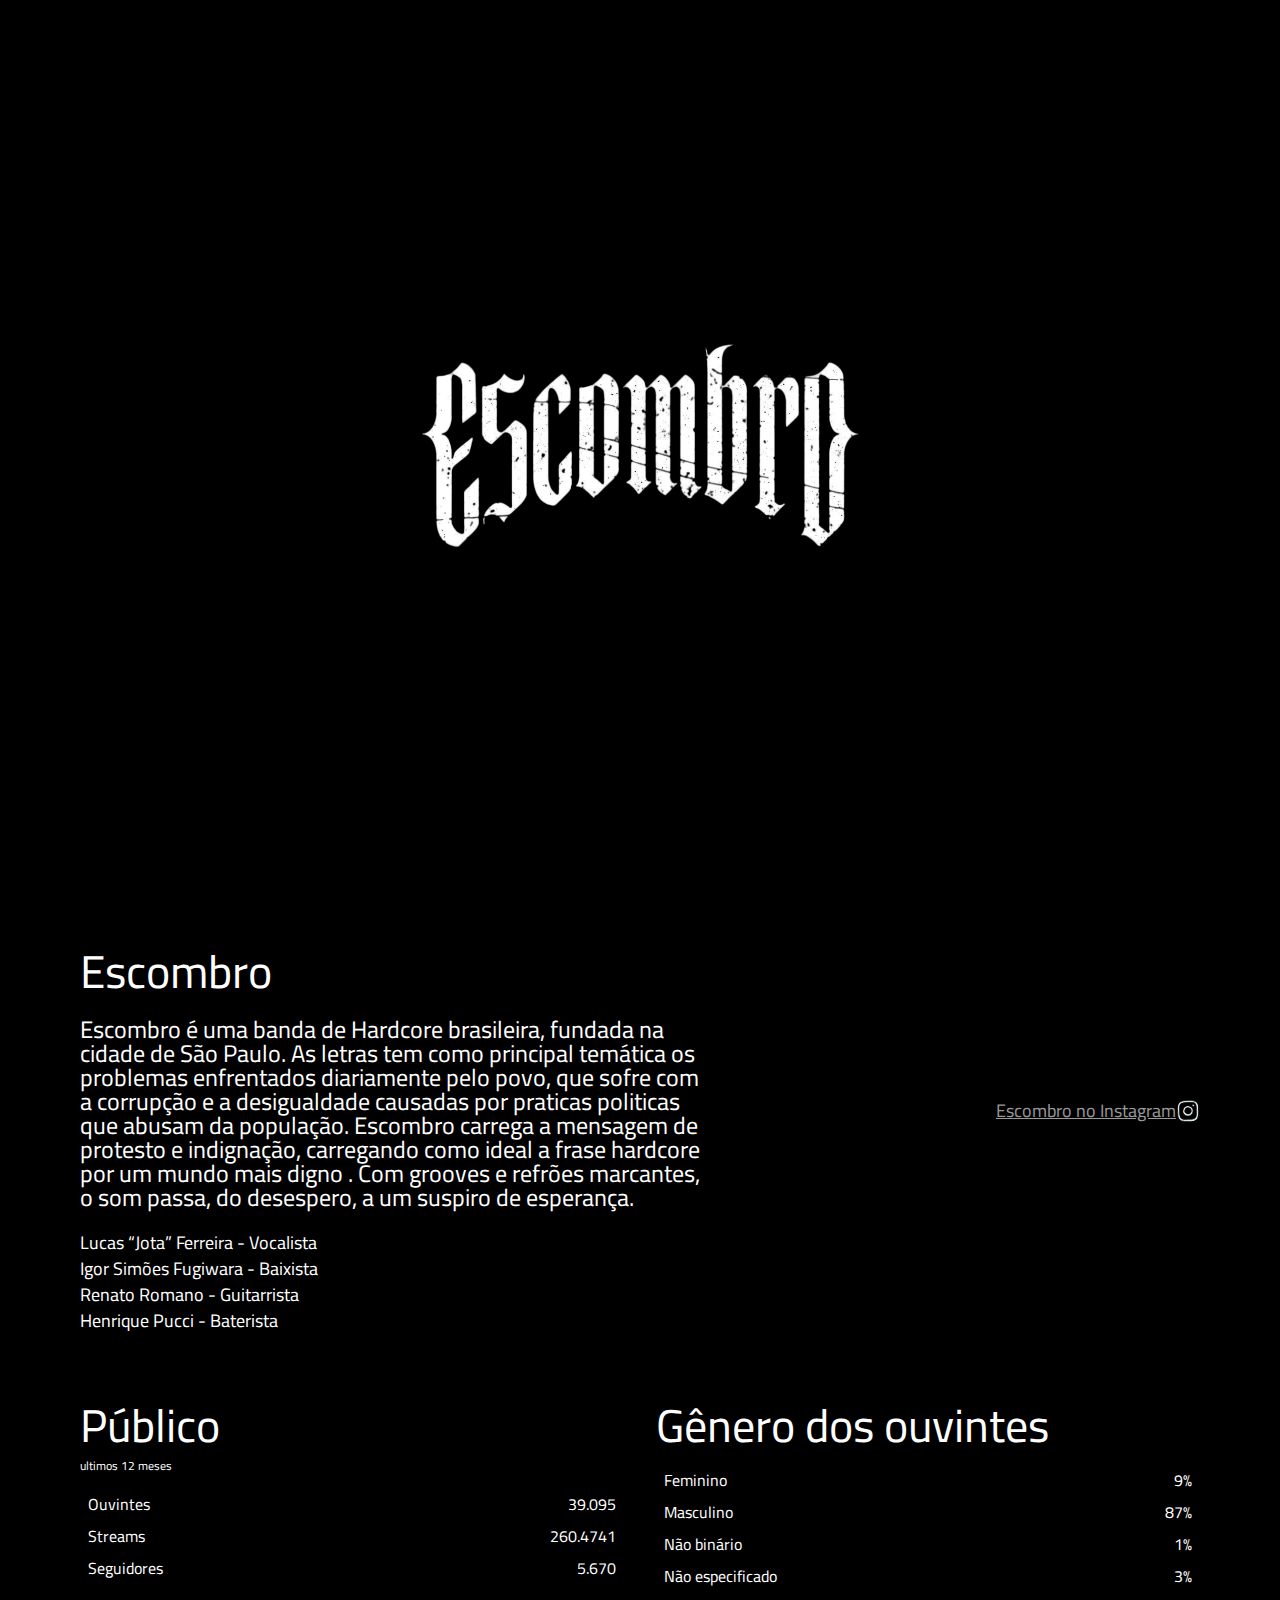
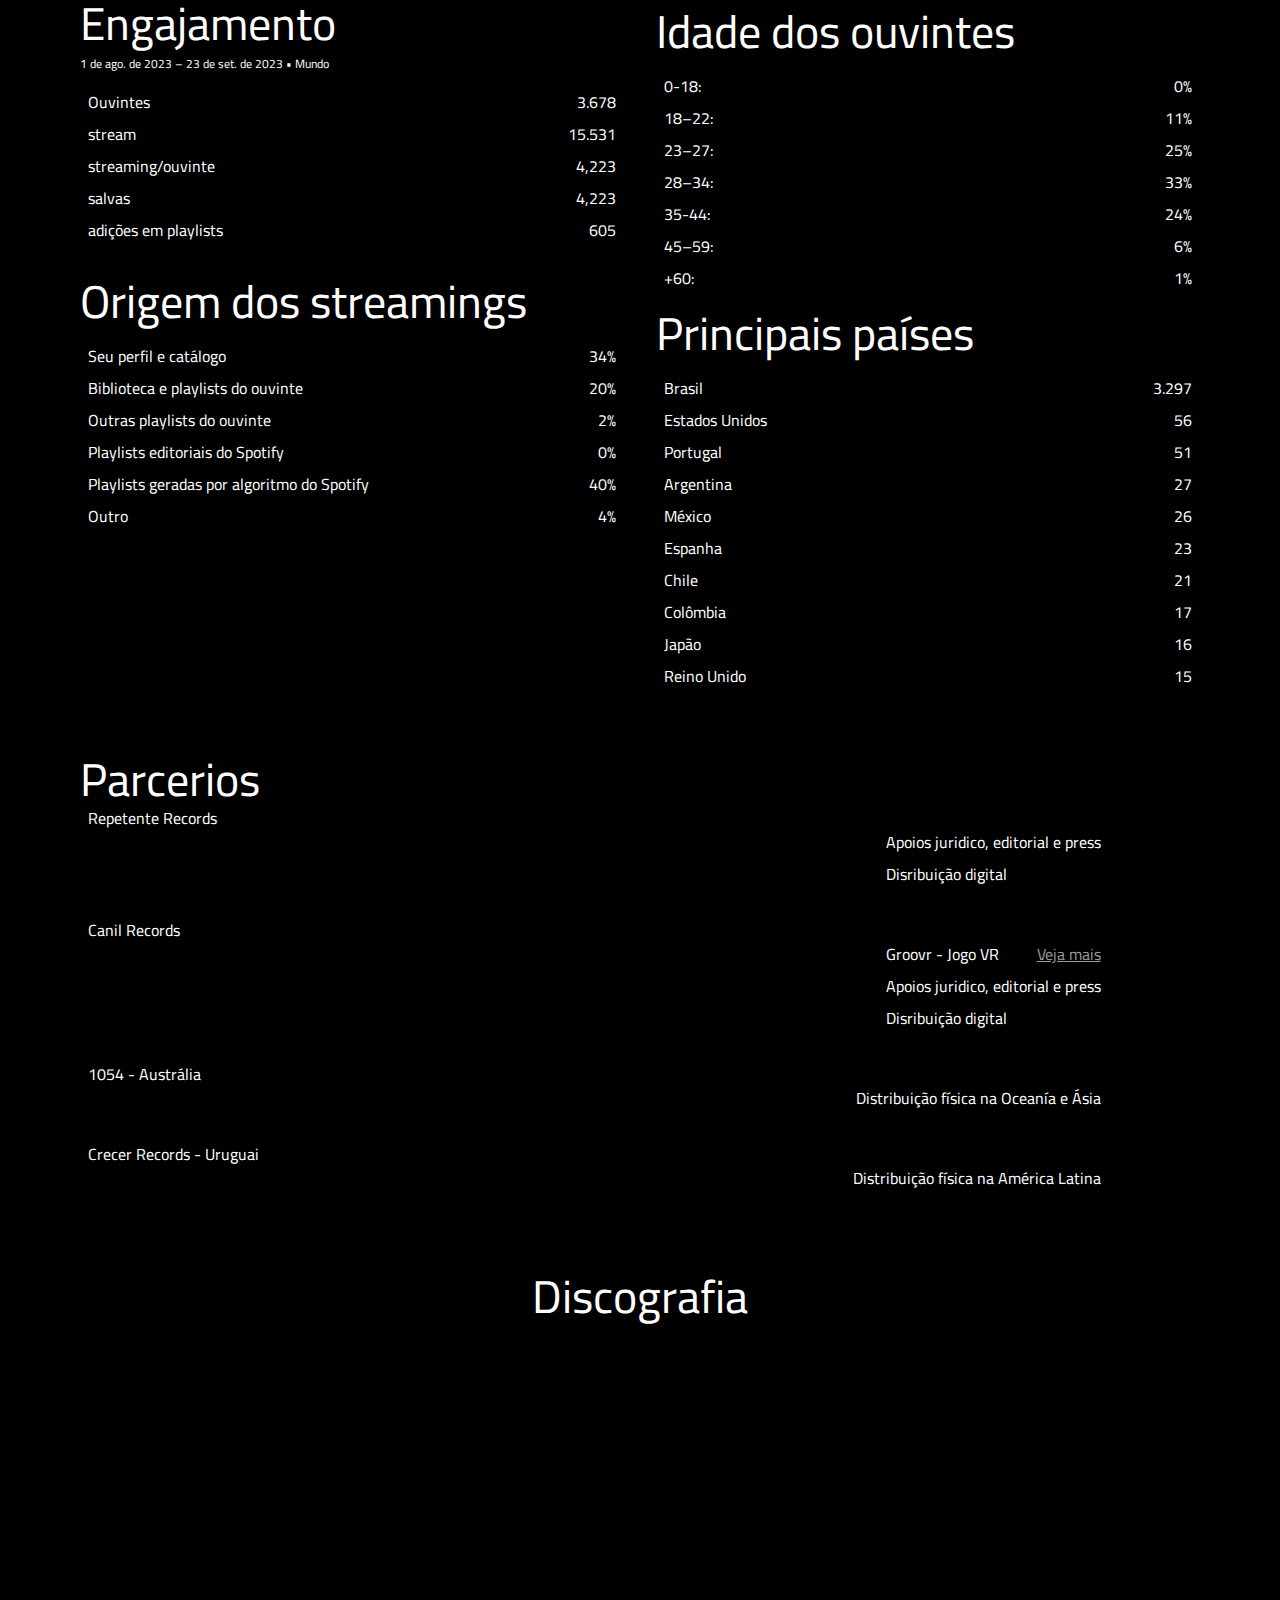
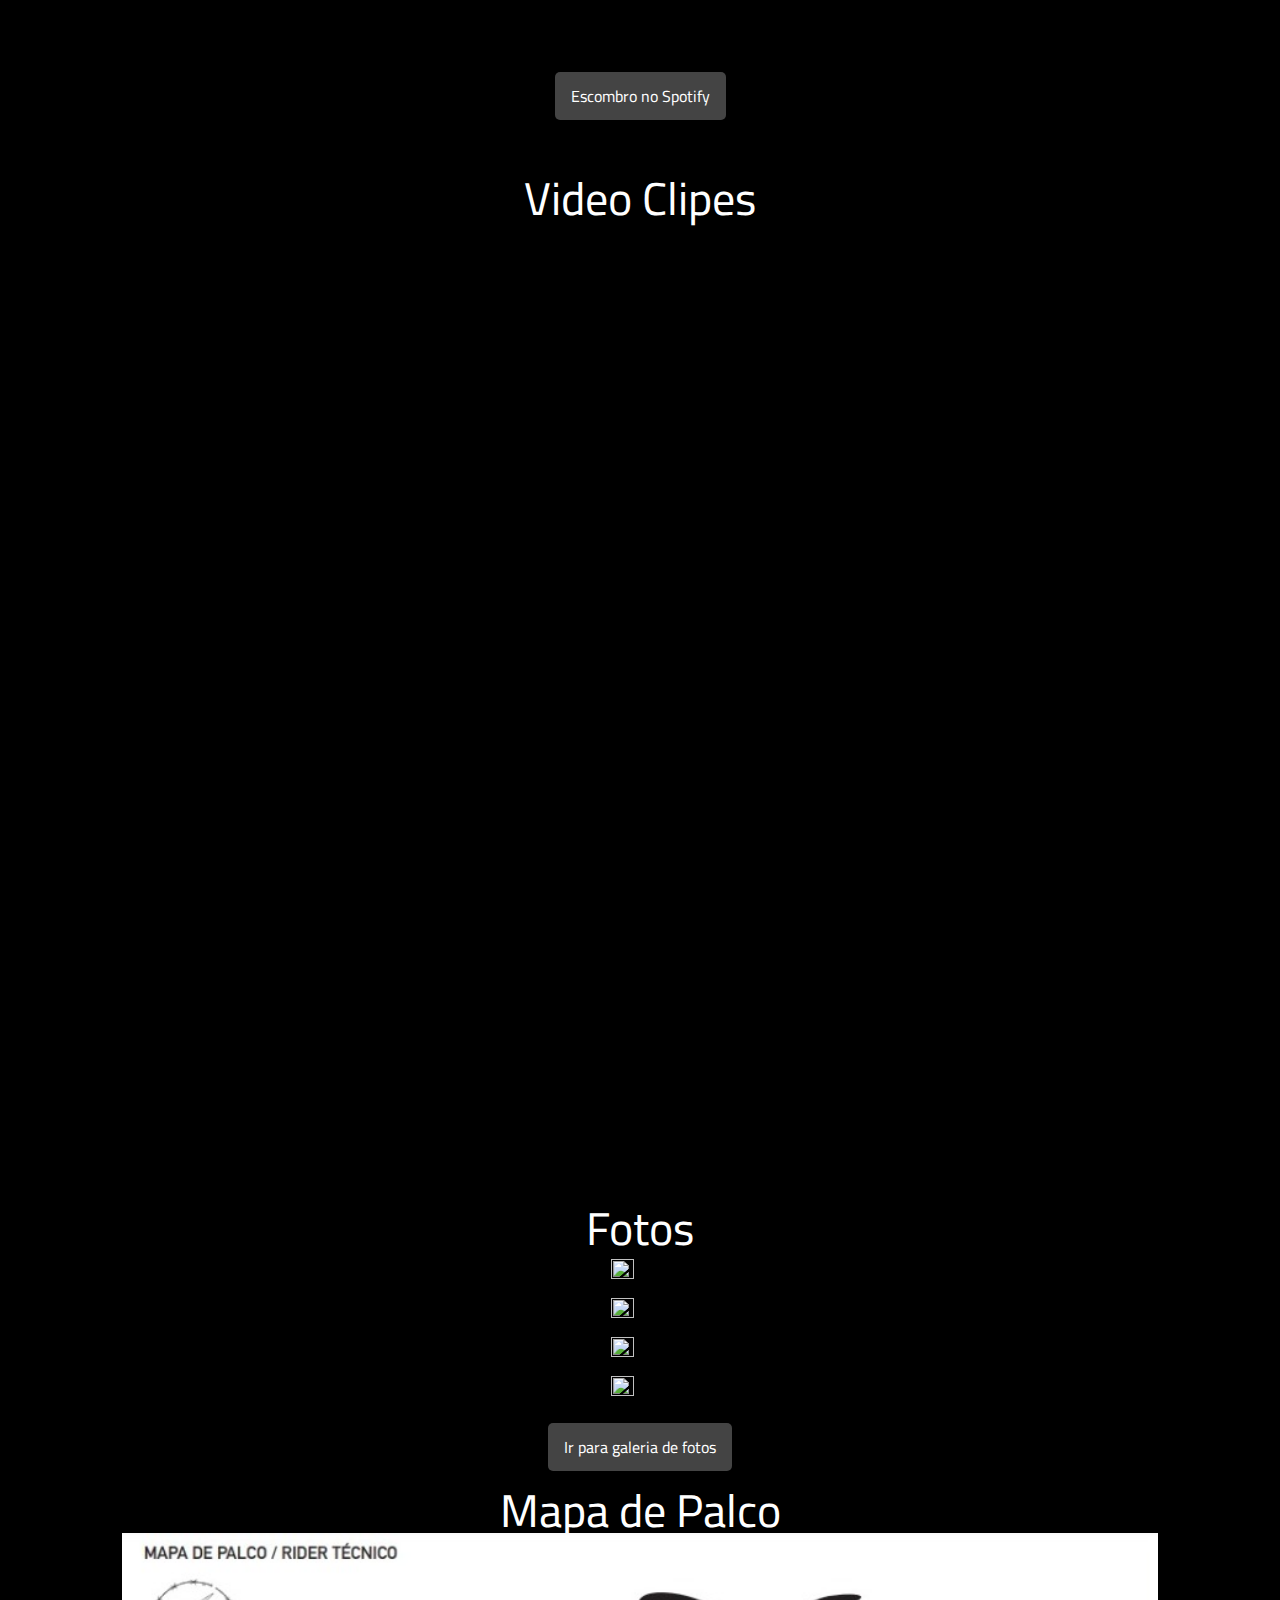
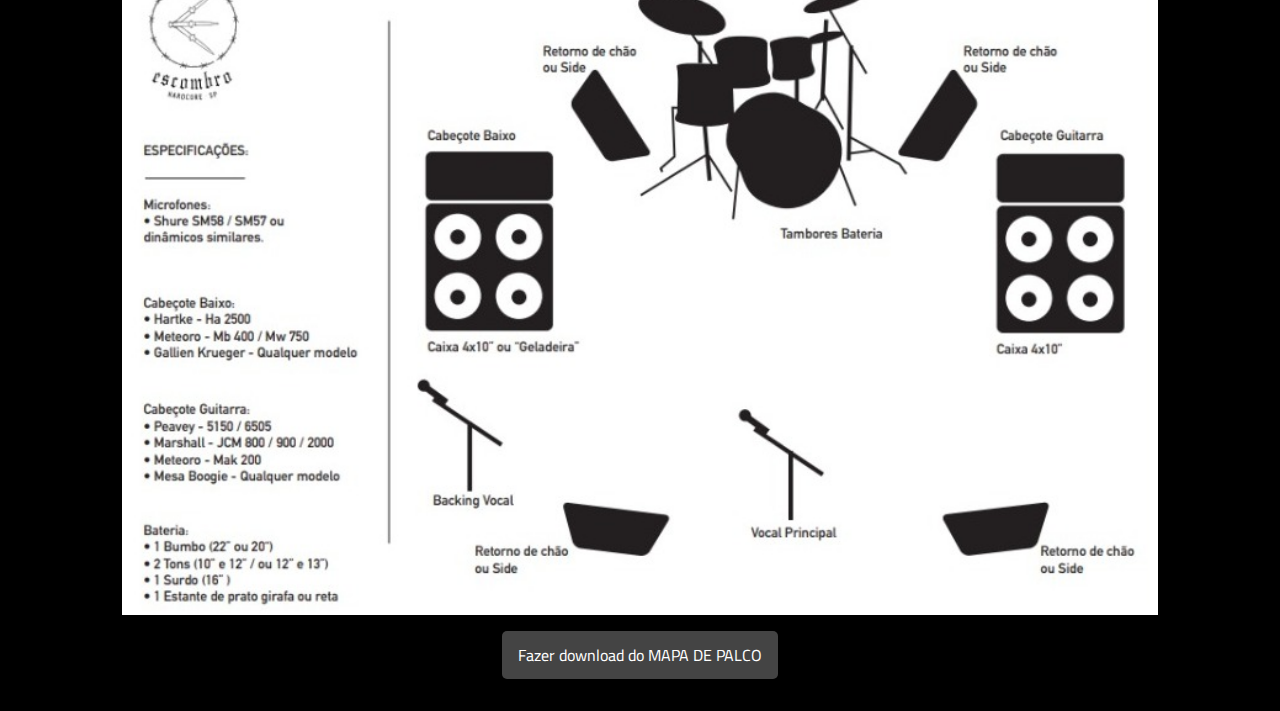
==== index.html @ 9bed91ec "refatorando 2023" ====
<!DOCTYPE html>
<html lang="pt-br">

<head>
    <meta charset="UTF-8">
    <meta http-equiv="X-UA-Compatible" content="IE=edge,chrome=1">
    <meta name="viewport" content="width=device-width, initial-scale=1.0">
    <title>Escombro - Eletronic Press kit</title>
    <link rel="stylesheet" href="./style/reset.css">
    <link rel="stylesheet" href="./style/style.css">
</head>

<body>
    <article>
        <div>
            <figure>
                <h1 aria-label="Escombro">
                    <div class="texto">
                    </div>
                    <img class="centro" src="./assets/logo_png.png" alt="">
                </h1>
            </figure>
        </div>
    </article>
    <article>
        <section>
            <div class="texto__corrido">
                <h2 class="texto__cabecalho">
                    Escombro
                </h2>
                <p class="texto__corpo release">
                    Escombro é uma banda de Hardcore brasileira, fundada na cidade de São Paulo. As letras tem como
                    principal temática os problemas enfrentados diariamente pelo povo, que sofre com a corrupção e a
                    desigualdade causadas por praticas politicas que abusam da população.
                    Escombro carrega a mensagem de protesto e indignação, carregando como ideal a frase hardcore por um
                    mundo mais digno .
                    Com grooves e refrões marcantes, o som passa, do desespero, a um suspiro de esperança.
                    <ul>

                        <li>
                            <p>
                                Lucas “Jota” Ferreira - Vocalista
                            </p>
                        </li>
                        <li>
                            <p>
                                Igor Simões Fugiwara - Baixista
                            </p>
                        </li>
                        <li>
                            <p>
                                Renato Romano - Guitarrista
                            </p>
                        </li>
                        <li>
                            <p>
                                Henrique Pucci - Baterista
                            </p>
                        </li>
                    </ul>
                </p>
            </div>
        </section>
        <section>
            <figure class="integrantes__foto">
                <img src="./assets/4.jpg" alt="">
                <!-- <figcaption>
                    <div class="integrantes">
                        <a href="./pages/felipeles.html">Felipeles</a>
                        <a href="./pages/renato.html">Renato</a>
                        <a href="./pages/jota.html">Jota</a>
                        <a href="./pages/igor.html">Igor</a>
                    </div>
                </figcaption> -->
            </figure>
            <a class="instagram" href="https://www.instagram.com/escombro.hc/">
                <p>Escombro no Instagram</p><svg xmlns="http://www.w3.org/2000/svg" x="0px" y="0px" width="24"
                    height="24" viewBox="0 0 48 48" style=" fill:#000000;">
                    <font horiz-adv-x="2000">
                        <font-face font-family="Lato-Regular" underline-position="-140" underline-thickness="120"
                            units-per-em="2000"></font-face>
                        <glyph horiz-adv-x="0"></glyph>
                        <glyph horiz-adv-x="386"></glyph>
                        <glyph
                            d="M430,1433l0,-572C430,831 430,802 429,773C428,744 426,716 424,687C422,658 420,628 417,598C414,567 410,535 406,500l-121,0C281,535 278,567 275,598C272,628 269,658 267,687C265,716 264,744 263,773C262,802 261,831 261,861l0,572M218,110C218,127 221,144 228,159C234,174 243,188 254,199C265,210 278,219 293,226C308,233 325,236 342,236C359,236 376,233 391,226C406,219 420,210 431,199C442,188 451,174 458,159C464,144 467,127 467,110C467,92 464,76 458,61C451,46 442,32 431,21C420,10 406,1 391,-5C376,-12 359,-15 342,-15C325,-15 308,-12 293,-5C278,1 265,10 254,21C243,32 234,46 228,61C221,76 218,92 218,110z"
                            horiz-adv-x="686" unicode="!"></glyph>
                        <glyph
                            d="M307,1433l0,-290l-16,-155C289,967 283,950 274,939C265,927 250,921 229,921C212,921 198,927 189,939C179,950 172,967 168,988l-16,155l0,290M640,1433l0,-290l-16,-155C622,967 616,950 607,939C598,927 583,921 562,921C545,921 531,927 522,939C512,950 505,967 501,988l-16,155l0,290z"
                            horiz-adv-x="794" unicode="&quot;"></glyph>
                        <glyph
                            d="M790,423l-84,-423l-81,0C610,0 597,6 586,17C575,28 570,43 570,61C570,64 570,66 571,69C571,71 571,74 572,77l71,346l-247,0l-71,-355C320,43 310,26 295,16C280,5 262,0 243,0l-79,0l85,423l-146,0C88,423 76,427 67,435C58,442 54,455 54,474C54,477 54,481 55,485C55,489 55,493 56,497l8,57l204,0l65,326l-232,0l13,74C117,973 125,988 137,997C149,1006 168,1011 194,1011l158,0l72,358C428,1389 437,1405 452,1416C466,1427 483,1433 503,1433l80,0l-84,-422l247,0l84,422l79,0C926,1433 940,1428 951,1418C962,1408 967,1395 967,1379C967,1374 967,1369 966,1366l-73,-355l212,0l-13,-75C1089,917 1081,903 1069,894C1056,885 1037,880 1012,880l-138,0l-65,-326l179,0C1004,554 1016,550 1025,543C1034,535 1038,521 1038,502C1038,499 1038,495 1038,492C1037,488 1037,484 1036,480l-9,-57M415,554l247,0l65,326l-247,0z"
                            horiz-adv-x="1160" unicode="#"></glyph>
                        <glyph
                            d="M498,-12C417,-5 344,15 278,48C211,80 154,121 106,171l53,82C164,260 170,266 179,271C188,276 197,278 206,278C219,278 233,272 249,259C265,246 285,232 308,216C331,199 359,183 392,168C424,153 463,142 508,137l37,531C498,682 453,698 408,716C363,733 322,756 287,785C251,813 222,849 201,892C179,935 168,988 168,1053C168,1102 178,1149 197,1196C216,1242 243,1283 280,1319C316,1355 361,1385 414,1408C467,1431 529,1443 598,1446l10,144C609,1603 614,1614 623,1624C632,1634 643,1639 658,1639l66,0l-14,-198C780,1432 840,1414 891,1387C942,1360 987,1327 1027,1288l-43,-66C971,1202 955,1192 938,1192C929,1192 917,1196 904,1205C890,1213 873,1223 854,1234C835,1245 812,1256 787,1267C762,1278 733,1285 700,1290l-33,-484C715,791 762,775 809,758C856,741 898,718 935,691C972,664 1003,630 1026,589C1049,548 1060,496 1060,435C1060,375 1050,319 1030,266C1010,213 981,167 943,127C904,87 857,55 802,30C746,5 682,-10 611,-14l-12,-176C598,-203 593,-214 584,-223C575,-233 563,-238 549,-238l-66,0M891,407C891,440 885,469 873,493C860,517 843,538 822,555C801,572 776,587 747,600C718,613 688,624 655,635l-34,-498C664,141 703,151 737,166C770,181 799,200 822,223C845,246 862,274 874,305C885,336 891,370 891,407M336,1071C336,1039 342,1011 353,988C364,964 380,943 400,925C420,907 443,891 470,878C497,865 526,853 557,842l30,451C544,1289 506,1280 475,1267C443,1254 417,1237 397,1217C376,1197 361,1175 351,1150C341,1125 336,1098 336,1071z"
                            horiz-adv-x="1160" unicode="$"></glyph>
                        <glyph
                            d="M707,1087C707,1031 698,981 681,937C664,892 641,855 612,825C583,794 549,771 510,755C471,739 431,731 389,731C344,731 302,739 264,755C225,771 192,794 163,825C134,855 112,892 96,937C80,981 72,1031 72,1087C72,1144 80,1195 96,1240C112,1285 134,1322 163,1353C192,1384 225,1407 264,1423C302,1439 344,1447 389,1447C434,1447 476,1439 515,1423C554,1407 587,1384 616,1353C644,1322 666,1285 683,1240C699,1195 707,1144 707,1087M568,1087C568,1131 563,1168 554,1199C545,1230 532,1255 516,1275C499,1294 480,1308 459,1317C437,1326 414,1330 389,1330C364,1330 341,1326 320,1317C298,1308 279,1294 263,1275C247,1255 235,1230 226,1199C217,1168 212,1131 212,1087C212,1044 217,1007 226,977C235,946 247,922 263,903C279,884 298,870 320,862C341,853 364,849 389,849C414,849 437,853 459,862C480,870 499,884 516,903C532,922 545,946 554,977C563,1007 568,1044 568,1087M1208,1397C1217,1408 1226,1417 1236,1424C1245,1430 1258,1433 1274,1433l128,0l-1047,-1404C348,20 340,13 331,8C322,3 311,0 298,0l-132,0M1499,338C1499,282 1490,232 1473,188C1456,144 1433,107 1404,77C1375,46 1341,23 1303,7C1264,-9 1224,-17 1182,-17C1137,-17 1095,-9 1057,7C1018,23 985,46 956,77C927,107 905,144 889,188C873,232 865,282 865,338C865,395 873,447 889,492C905,537 927,574 956,605C985,636 1018,659 1057,675C1095,691 1137,699 1182,699C1227,699 1268,691 1307,675C1346,659 1379,636 1408,605C1437,574 1459,537 1475,492C1491,447 1499,395 1499,338M1361,338C1361,382 1356,420 1347,451C1338,482 1325,507 1309,526C1292,545 1273,559 1252,568C1230,577 1207,581 1182,581C1157,581 1134,577 1113,568C1091,559 1072,545 1056,526C1040,507 1028,482 1019,451C1010,420 1005,382 1005,338C1005,295 1010,258 1019,228C1028,198 1040,174 1056,155C1072,136 1091,122 1113,114C1134,105 1157,101 1182,101C1207,101 1230,105 1252,114C1273,122 1292,136 1309,155C1325,174 1338,198 1347,228C1356,258 1361,295 1361,338z"
                            horiz-adv-x="1572" unicode="%"></glyph>
                        <glyph
                            d="M660,1449C713,1449 761,1441 804,1424C847,1407 885,1384 917,1356C948,1328 973,1296 992,1259C1010,1222 1020,1183 1023,1143l-111,-22C909,1120 906,1120 903,1120C894,1120 886,1122 879,1127C871,1132 865,1140 862,1152C857,1169 850,1187 840,1206C829,1225 816,1242 800,1257C783,1272 764,1285 741,1295C718,1305 691,1310 660,1310C627,1310 597,1305 570,1294C543,1283 521,1269 502,1250C483,1231 468,1208 458,1183C447,1157 442,1129 442,1099C442,1076 445,1053 451,1032C456,1011 465,989 476,968C487,946 502,924 520,901C538,878 560,853 585,828l412,-419C1022,454 1043,501 1058,550C1073,599 1083,648 1088,697C1089,710 1093,720 1100,727C1107,734 1116,738 1128,738l110,0C1237,661 1224,586 1201,512C1178,438 1144,369 1100,304l300,-304l-172,0C1209,0 1193,2 1181,7C1169,12 1156,21 1141,36l-144,145C934,120 862,72 781,37C699,2 609,-16 511,-16C458,-16 405,-7 354,11C303,29 257,55 217,90C176,124 144,166 119,215C94,264 82,320 82,382C82,429 90,473 106,515C121,556 143,595 171,630C198,665 231,697 269,725C307,753 349,777 394,797C353,848 323,898 304,947C285,996 275,1046 275,1098C275,1147 284,1192 302,1235C319,1278 345,1315 378,1347C411,1378 452,1403 500,1422C547,1440 601,1449 660,1449M263,396C263,353 271,315 287,282C303,249 324,221 350,198C376,175 406,158 439,147C472,135 506,129 541,129C616,129 683,143 742,170C801,197 854,234 899,279l-423,427C405,668 352,623 317,570C281,517 263,459 263,396z"
                            horiz-adv-x="1406" unicode="&amp;"></glyph>
                        <glyph
                            d="M307,1433l0,-290l-16,-155C289,967 283,950 274,939C265,927 250,921 229,921C212,921 198,927 189,939C179,950 172,967 168,988l-16,155l0,290z"
                            horiz-adv-x="460" unicode="'"></glyph>
                        <glyph
                            d="M289,629C289,486 307,348 344,214C381,79 434,-49 503,-171C507,-178 510,-185 511,-190C512,-195 513,-201 513,-206C513,-215 511,-223 506,-229C501,-235 495,-240 488,-245l-79,-48C359,-216 317,-140 282,-65C247,10 218,86 197,162C175,238 159,315 149,392C139,469 134,548 134,629C134,710 139,789 149,866C159,943 175,1020 197,1096C218,1171 247,1247 282,1322C317,1397 359,1474 409,1551l79,-49C495,1497 501,1492 506,1486C511,1480 513,1472 513,1463C513,1453 510,1442 503,1429C433,1308 380,1180 344,1045C307,910 289,772 289,629z"
                            horiz-adv-x="600" unicode="("></glyph>
                        <glyph
                            d="M298,629C298,772 280,910 244,1045C207,1180 154,1308 84,1429C77,1442 74,1453 74,1463C74,1472 76,1480 81,1486C86,1492 92,1497 99,1502l79,49C228,1474 271,1397 306,1322C341,1247 369,1171 391,1096C412,1020 428,943 438,866C448,789 453,710 453,629C453,548 448,469 438,392C428,315 412,238 391,162C369,86 341,10 306,-65C271,-140 228,-216 178,-293l-79,48C92,-240 86,-235 81,-229C76,-223 74,-215 74,-206C74,-201 75,-195 76,-190C77,-185 80,-178 84,-171C153,-49 206,79 243,214C280,348 298,486 298,629z"
                            horiz-adv-x="600" unicode=")"></glyph>
                        <glyph
                            d="M354,863l0,197C354,1073 355,1085 357,1096C358,1107 361,1118 366,1129C353,1112 335,1097 313,1084l-172,-99l-44,75l172,100C293,1174 317,1182 342,1184C329,1185 316,1188 305,1192C293,1195 281,1201 269,1209l-173,101l44,75l173,-100C336,1272 355,1254 370,1233C364,1245 360,1257 358,1270C355,1282 354,1295 354,1308l0,198l88,0l0,-197C442,1282 437,1258 428,1237C435,1247 444,1256 453,1263C462,1270 472,1278 483,1285l172,99l44,-75l-172,-100C516,1202 505,1196 494,1192C483,1188 471,1185 459,1184C471,1183 483,1180 494,1177C505,1173 516,1167 527,1160l173,-101l-44,-75l-173,100C471,1091 460,1099 451,1106C442,1113 433,1122 426,1133C437,1111 442,1087 442,1061l0,-198z"
                            horiz-adv-x="800" unicode="*"></glyph>
                        <glyph d="M651,1166l0,-427l407,0l0,-135l-407,0l0,-430l-146,0l0,430l-405,0l0,135l405,0l0,427z"
                            horiz-adv-x="1160" unicode="+"></glyph>
                        <glyph
                            d="M94,123C94,138 97,153 103,167C108,180 116,192 127,203C137,213 149,221 164,227C179,233 195,236 212,236C232,236 250,232 266,225C281,218 294,208 305,195C315,182 323,167 328,150C333,133 336,114 336,94C336,64 332,33 323,1C314,-32 302,-64 286,-95C270,-127 250,-158 227,-188C203,-218 176,-246 146,-271l-30,29C107,-234 103,-225 103,-214C103,-205 108,-196 117,-187C124,-180 132,-170 143,-157C153,-145 163,-131 174,-115C185,-99 195,-81 204,-62C213,-43 219,-22 223,0l-13,0C193,0 177,3 163,9C149,15 137,24 127,35C116,46 108,59 103,74C97,89 94,105 94,123z"
                            horiz-adv-x="424" unicode=","></glyph>
                        <glyph d="M100,675l494,0l0,-151l-494,0z" horiz-adv-x="694" unicode="-"></glyph>
                        <glyph
                            d="M88,110C88,127 91,144 98,159C104,174 113,188 124,199C135,210 148,219 163,226C178,233 195,236 212,236C229,236 246,233 261,226C276,219 290,210 301,199C312,188 321,174 328,159C334,144 337,127 337,110C337,92 334,76 328,61C321,46 312,32 301,21C290,10 276,1 261,-5C246,-12 229,-15 212,-15C195,-15 178,-12 163,-5C148,1 135,10 124,21C113,32 104,46 98,61C91,76 88,92 88,110z"
                            horiz-adv-x="424" unicode="."></glyph>
                        <glyph
                            d="M161,-21C152,-44 138,-62 120,-73C101,-84 82,-90 63,-90l-75,0l601,1497C598,1428 610,1445 626,1456C642,1467 661,1473 683,1473l75,0z"
                            horiz-adv-x="746" unicode="/"></glyph>
                        <glyph
                            d="M1100,716C1100,591 1087,482 1060,391C1033,299 996,223 949,163C902,103 847,58 784,29C720,0 652,-15 579,-15C506,-15 438,0 375,29C312,58 257,103 210,163C163,223 127,299 100,391C73,482 60,591 60,716C60,841 73,950 100,1042C127,1134 163,1210 210,1271C257,1331 312,1376 375,1405C438,1434 506,1449 579,1449C652,1449 720,1434 784,1405C847,1376 902,1331 949,1271C996,1210 1033,1134 1060,1042C1087,950 1100,841 1100,716M915,716C915,825 906,917 888,992C869,1066 845,1126 814,1171C783,1216 747,1249 706,1269C665,1288 623,1298 579,1298C535,1298 493,1288 452,1269C411,1249 376,1216 345,1171C314,1126 290,1066 272,992C253,917 244,825 244,716C244,607 253,515 272,441C290,367 314,307 345,262C376,217 411,184 452,165C493,145 535,135 579,135C623,135 665,145 706,165C747,184 783,217 814,262C845,307 869,367 888,441C906,515 915,607 915,716z"
                            horiz-adv-x="1160" unicode="0"></glyph>
                        <glyph
                            d="M287,136l308,0l0,977C595,1142 596,1172 598,1202l-256,-219C335,978 329,974 322,972C315,969 309,968 303,968C293,968 284,970 276,975C268,979 262,984 258,990l-56,77l426,369l145,0l0,-1300l282,0l0,-136l-768,0z"
                            horiz-adv-x="1160" unicode="1"></glyph>
                        <glyph
                            d="M601,1449C662,1449 718,1440 771,1422C824,1404 869,1378 908,1344C946,1309 976,1267 998,1218C1020,1169 1031,1113 1031,1050C1031,997 1023,947 1007,902C991,857 969,813 942,772C915,730 883,690 848,651C812,612 774,572 734,531l-377,-386C384,152 411,158 438,163C465,167 492,169 517,169l480,0C1016,169 1032,163 1043,152C1054,141 1060,126 1060,108l0,-108l-956,0l0,61C104,74 107,87 112,100C117,113 125,126 136,137l459,461C633,637 668,674 699,710C730,745 757,781 780,817C802,853 819,890 831,927C843,964 849,1003 849,1045C849,1087 842,1124 829,1156C816,1187 797,1213 774,1234C751,1255 723,1270 692,1281C661,1291 627,1296 591,1296C555,1296 522,1291 491,1280C460,1269 433,1255 410,1236C386,1217 366,1194 350,1168C333,1142 322,1113 315,1082C310,1063 302,1049 291,1040C280,1031 266,1027 249,1027C246,1027 242,1027 239,1028C235,1028 231,1028 226,1029l-93,16C142,1110 160,1168 187,1219C214,1269 248,1311 289,1345C330,1379 377,1405 430,1423C483,1440 540,1449 601,1449z"
                            horiz-adv-x="1160" unicode="2"></glyph>
                        <glyph
                            d="M620,1449C681,1449 737,1440 788,1423C839,1406 884,1381 921,1349C958,1317 986,1278 1007,1233C1028,1188 1038,1137 1038,1082C1038,1037 1032,996 1021,961C1009,925 992,894 971,867C949,840 923,817 892,798C861,779 827,764 789,753C882,728 953,687 1000,629C1047,571 1070,498 1070,411C1070,345 1058,286 1033,233C1008,180 973,136 930,99C887,62 836,33 779,14C721,-6 659,-16 593,-16C517,-16 452,-6 398,13C344,32 298,58 261,91C224,124 193,164 169,210C145,255 125,305 108,358l76,32C198,396 212,399 226,399C239,399 251,396 262,391C272,385 280,376 285,364C286,361 288,359 289,356C290,353 292,349 293,346C302,327 314,305 327,281C340,256 358,233 381,212C404,191 432,173 466,158C499,143 541,136 591,136C641,136 685,144 723,161C760,177 792,198 817,224C842,250 860,279 873,311C886,343 892,375 892,406C892,445 887,480 877,512C866,544 848,572 821,595C794,618 756,637 709,650C661,663 600,670 525,670l0,129C586,800 638,806 681,819C724,832 759,849 786,871C813,893 833,919 846,950C858,981 864,1015 864,1052C864,1093 858,1129 845,1160C832,1191 814,1216 791,1236C768,1256 742,1271 711,1281C680,1291 646,1296 610,1296C574,1296 541,1291 510,1280C479,1269 452,1255 429,1236C405,1217 385,1194 369,1168C353,1141 341,1113 333,1082C328,1063 320,1049 309,1040C298,1031 285,1027 268,1027C265,1027 261,1027 258,1028C254,1028 250,1028 245,1029l-93,16C161,1110 179,1168 206,1219C233,1269 267,1311 308,1345C349,1379 396,1405 449,1423C502,1440 559,1449 620,1449z"
                            horiz-adv-x="1160" unicode="3"></glyph>
                        <glyph
                            d="M903,517l217,0l0,-102C1120,404 1117,395 1111,388C1104,381 1094,377 1081,377l-178,0l0,-377l-157,0l0,377l-635,0C98,377 86,381 77,389C67,396 61,406 58,417l-18,91l697,925l166,0M746,1108C746,1125 747,1144 748,1164C749,1184 751,1205 754,1226l-521,-709l513,0z"
                            horiz-adv-x="1160" unicode="4"></glyph>
                        <glyph
                            d="M978,1355C978,1330 970,1309 954,1293C938,1276 911,1268 873,1268l-450,0l-66,-376C432,908 501,916 564,916C639,916 705,905 762,883C819,861 866,831 905,792C944,753 973,708 993,655C1012,602 1022,545 1022,483C1022,407 1009,338 982,277C955,216 919,163 873,120C826,76 772,42 709,19C646,-4 579,-16 506,-16C464,-16 424,-12 385,-3C346,5 310,16 277,30C244,44 213,60 184,78C155,96 130,115 108,135l54,76C174,228 190,237 210,237C223,237 238,232 255,222C272,211 292,200 316,187C340,174 368,163 401,153C433,142 471,137 516,137C566,137 611,145 651,161C691,177 725,200 754,230C782,259 804,295 819,336C834,377 842,424 842,475C842,520 836,560 823,596C810,632 790,663 764,688C737,713 704,733 665,747C626,761 580,768 527,768C491,768 454,765 415,759C376,753 336,743 295,730l-112,33l116,670l679,0z"
                            horiz-adv-x="1160" unicode="5"></glyph>
                        <glyph
                            d="M650,878C707,878 762,869 813,850C864,831 909,803 948,767C987,730 1017,686 1040,633C1063,580 1074,519 1074,451C1074,385 1062,324 1038,267C1014,210 981,161 938,119C895,77 843,44 782,20C721,-4 655,-16 582,-16C510,-16 445,-4 387,19C328,42 278,74 237,117C196,159 164,210 142,271C119,331 108,398 108,473C108,536 122,602 150,673C178,744 222,820 283,901l363,489C655,1402 668,1412 685,1421C702,1429 721,1433 742,1433l158,0l-497,-629C437,827 475,846 516,859C557,872 602,878 650,878M280,442C280,396 287,354 300,316C313,278 333,245 359,218C384,191 416,170 453,155C490,140 532,132 579,132C627,132 670,140 709,155C748,170 781,192 809,219C836,246 858,279 873,316C888,353 895,394 895,438C895,485 888,527 873,565C858,602 838,634 811,661C784,687 752,707 715,721C678,735 637,742 592,742C544,742 501,734 462,718C423,701 391,679 364,652C337,624 316,592 302,556C287,519 280,481 280,442z"
                            horiz-adv-x="1160" unicode="6"></glyph>
                        <glyph
                            d="M1084,1433l0,-80C1084,1330 1082,1312 1077,1297C1072,1282 1066,1270 1061,1260l-593,-1197C459,46 447,31 432,19C417,6 396,0 370,0l-127,0l602,1182C854,1199 863,1214 872,1228C881,1242 891,1255 902,1268l-748,0C143,1268 133,1273 124,1282C115,1291 110,1301 110,1312l0,121z"
                            horiz-adv-x="1160" unicode="7"></glyph>
                        <glyph
                            d="M579,-16C508,-16 442,-6 383,13C324,32 273,59 230,94C187,129 154,172 131,223C108,273 96,329 96,392C96,484 120,560 168,620C216,679 285,722 374,747C299,775 242,817 204,873C165,928 146,995 146,1072C146,1125 156,1174 177,1220C198,1266 227,1306 265,1340C303,1374 349,1401 402,1420C455,1439 514,1449 579,1449C644,1449 703,1439 756,1420C809,1401 855,1374 893,1340C931,1306 960,1266 981,1220C1002,1174 1012,1125 1012,1072C1012,995 993,928 954,873C915,817 859,775 784,747C873,722 942,679 990,620C1038,560 1062,484 1062,392C1062,329 1050,273 1027,223C1003,172 970,129 928,94C885,59 834,32 775,13C716,-6 650,-16 579,-16M579,126C626,126 668,133 705,146C742,159 773,177 799,201C824,224 844,253 858,286C871,319 878,355 878,395C878,444 870,487 854,522C837,557 815,585 788,607C760,629 728,645 692,656C656,666 618,671 579,671C540,671 502,666 466,656C430,645 398,629 371,607C343,585 321,557 305,522C288,487 280,444 280,395C280,355 287,319 301,286C314,253 334,224 360,201C385,177 417,159 454,146C491,133 532,126 579,126M579,814C626,814 666,821 699,836C732,850 758,869 779,893C800,916 815,943 824,974C833,1005 838,1036 838,1069C838,1102 833,1134 822,1163C811,1192 794,1218 773,1240C751,1262 724,1279 692,1292C659,1305 622,1311 579,1311C536,1311 499,1305 467,1292C434,1279 407,1262 386,1240C364,1218 348,1192 337,1163C326,1134 320,1102 320,1069C320,1036 325,1005 334,974C343,943 358,916 379,893C400,869 427,850 460,836C493,821 532,814 579,814z"
                            horiz-adv-x="1160" unicode="8"></glyph>
                        <glyph
                            d="M549,588C495,588 444,597 396,615C347,633 305,660 268,695C231,730 202,773 181,824C159,875 148,933 148,999C148,1062 160,1120 183,1175C206,1230 239,1277 281,1318C323,1359 373,1391 431,1414C489,1437 553,1449 622,1449C691,1449 753,1438 809,1415C865,1392 913,1361 953,1320C993,1279 1024,1231 1046,1174C1067,1117 1078,1055 1078,986C1078,945 1074,906 1067,869C1059,832 1048,795 1033,760C1018,725 1001,690 981,655C960,620 937,583 911,546l-349,-504C553,29 541,19 525,12C509,4 491,0 470,0l-164,0l436,571C757,590 770,609 783,626C796,643 808,661 819,678C782,649 741,626 695,611C649,596 600,588 549,588M907,1007C907,1052 900,1092 886,1129C871,1165 851,1196 826,1221C801,1246 771,1266 736,1280C701,1293 662,1300 620,1300C576,1300 536,1293 500,1279C463,1264 432,1244 407,1219C381,1194 361,1163 347,1128C333,1093 326,1054 326,1012C326,967 333,926 346,891C359,855 377,825 402,800C426,775 456,757 491,744C526,731 565,725 608,725C656,725 699,733 736,749C773,764 804,785 829,811C854,837 874,867 887,901C900,935 907,970 907,1007z"
                            horiz-adv-x="1160" unicode="9"></glyph>
                        <glyph
                            d="M128,110C128,127 131,144 138,159C144,174 153,188 164,199C175,210 188,219 203,226C218,233 235,236 252,236C269,236 286,233 301,226C316,219 330,210 341,199C352,188 361,174 368,159C374,144 377,127 377,110C377,92 374,76 368,61C361,46 352,32 341,21C330,10 316,1 301,-5C286,-12 269,-15 252,-15C235,-15 218,-12 203,-5C188,1 175,10 164,21C153,32 144,46 138,61C131,76 128,92 128,110M128,860C128,877 131,894 138,909C144,924 153,938 164,949C175,960 188,969 203,976C218,983 235,986 252,986C269,986 286,983 301,976C316,969 330,960 341,949C352,938 361,924 368,909C374,894 377,877 377,860C377,842 374,826 368,811C361,796 352,782 341,771C330,760 316,751 301,745C286,738 269,735 252,735C235,735 218,738 203,745C188,751 175,760 164,771C153,782 144,796 138,811C131,826 128,842 128,860z"
                            horiz-adv-x="504" unicode=":"></glyph>
                        <glyph
                            d="M134,123C134,138 137,153 143,167C148,180 156,192 167,203C177,213 189,221 204,227C219,233 235,236 252,236C272,236 290,232 306,225C321,218 334,208 345,195C355,182 363,167 368,150C373,133 376,114 376,94C376,64 372,33 363,1C354,-32 342,-64 326,-95C310,-127 290,-158 267,-188C243,-218 216,-246 186,-271l-30,29C147,-234 143,-225 143,-214C143,-205 148,-196 157,-187C164,-180 172,-170 183,-157C193,-145 203,-131 214,-115C225,-99 235,-81 244,-62C253,-43 259,-22 263,0l-13,0C233,0 217,3 203,9C189,15 177,24 167,35C156,46 148,59 143,74C137,89 134,105 134,123M128,860C128,877 131,894 138,909C144,924 153,938 164,949C175,960 188,969 203,976C218,983 235,986 252,986C269,986 286,983 301,976C316,969 330,960 341,949C352,938 361,924 368,909C374,894 377,877 377,860C377,842 374,826 368,811C361,796 352,782 341,771C330,760 316,751 301,745C286,738 269,735 252,735C235,735 218,738 203,745C188,751 175,760 164,771C153,782 144,796 138,811C131,826 128,842 128,860z"
                            horiz-adv-x="504" unicode=";"></glyph>
                        <glyph
                            d="M148,710l774,401l0,-127C922,973 919,963 914,955C909,946 899,939 886,932l-449,-228C424,697 410,691 395,686C380,681 364,676 347,672C364,669 380,664 395,659C410,654 424,648 437,641l449,-227C899,407 909,400 914,391C919,382 922,373 922,362l0,-128l-774,402z"
                            horiz-adv-x="1160" unicode="<"></glyph>
                        <glyph d="M150,574l859,0l0,-135l-859,0M150,909l859,0l0,-135l-859,0z" horiz-adv-x="1160"
                            unicode="="></glyph>
                        <glyph
                            d="M238,234l0,128C238,373 241,382 246,391C251,400 261,407 274,414l449,227C736,648 750,654 765,659C779,664 794,669 811,672C794,676 779,681 765,686C750,691 736,697 723,704l-449,228C261,939 251,946 246,955C241,963 238,973 238,984l0,127l773,-401l0,-74z"
                            horiz-adv-x="1160" unicode=">"></glyph>
                        <glyph
                            d="M34,1305C55,1324 78,1343 103,1360C128,1377 155,1393 185,1406C214,1419 246,1430 281,1438C315,1445 352,1449 392,1449C445,1449 494,1441 539,1426C584,1411 622,1389 655,1361C688,1333 713,1299 732,1259C751,1219 760,1174 760,1124C760,1073 753,1030 738,993C723,956 704,924 681,897C658,869 632,845 605,825C578,804 552,785 529,767C505,749 485,731 468,713C451,695 441,675 438,653l-18,-153l-122,0l-12,166l0,11C286,705 294,730 309,752C324,773 343,794 366,813C389,832 413,851 440,870C466,889 491,910 514,933C537,956 556,982 571,1011C586,1040 593,1075 593,1115C593,1144 587,1170 576,1193C565,1216 549,1236 530,1253C511,1269 488,1281 462,1290C435,1299 407,1303 377,1303C336,1303 302,1298 273,1288C244,1278 219,1267 199,1255C179,1243 163,1232 151,1222C138,1212 128,1207 120,1207C103,1207 90,1215 81,1230M230,110C230,127 233,144 240,159C246,174 255,188 266,199C277,210 290,219 305,226C320,233 337,236 354,236C371,236 388,233 403,226C418,219 432,210 443,199C454,188 463,174 470,159C476,144 479,127 479,110C479,92 476,76 470,61C463,46 454,32 443,21C432,10 418,1 403,-5C388,-12 371,-15 354,-15C337,-15 320,-12 305,-5C290,1 277,10 266,21C255,32 246,46 240,61C233,76 230,92 230,110z"
                            horiz-adv-x="796" unicode="?"></glyph>
                        <glyph
                            d="M1167,186C1115,186 1073,199 1040,224C1007,249 987,287 978,339C939,285 897,246 852,223C807,200 758,188 706,188C666,188 631,195 602,209C573,222 548,241 529,266C509,290 494,319 485,352C475,385 470,421 470,460C470,517 481,574 503,632C524,689 556,741 599,788C642,834 695,872 759,901C822,930 896,945 979,945C1024,945 1063,942 1097,935C1130,928 1162,917 1192,904l-93,-361C1086,493 1080,452 1080,419C1080,395 1083,375 1089,360C1095,344 1103,332 1114,323C1124,314 1136,307 1150,304C1163,301 1178,299 1193,299C1226,299 1257,308 1286,327C1315,346 1341,372 1364,406C1386,440 1404,481 1417,529C1430,576 1436,629 1436,687C1436,779 1421,860 1392,929C1362,998 1321,1056 1270,1103C1218,1149 1157,1184 1087,1207C1016,1230 940,1241 859,1241C770,1241 686,1224 608,1190C530,1156 462,1109 404,1049C346,989 300,918 267,836C234,754 217,665 217,568C217,455 235,355 271,270C306,184 355,112 417,54C478,-4 551,-48 634,-77C717,-106 806,-121 901,-121C1002,-121 1092,-110 1170,-88C1247,-66 1314,-38 1371,-4C1381,2 1390,5 1398,5C1412,5 1422,-3 1429,-19l25,-66C1383,-133 1302,-171 1211,-198C1120,-225 1016,-239 901,-239C786,-239 678,-221 579,-184C480,-147 394,-94 321,-25C248,44 190,128 149,228C107,328 86,441 86,568C86,641 95,711 114,778C132,845 158,908 191,967C224,1025 264,1078 311,1127C358,1175 410,1216 467,1251C524,1285 586,1312 652,1331C718,1350 787,1359 859,1359C920,1359 980,1352 1039,1339C1098,1326 1153,1306 1206,1280C1258,1254 1306,1222 1350,1184C1394,1145 1432,1101 1464,1052C1495,1002 1520,947 1538,886C1555,825 1564,758 1564,687C1564,615 1554,549 1534,488C1513,427 1485,374 1450,329C1414,284 1372,249 1324,224C1275,199 1223,186 1167,186M741,306C762,306 783,309 804,316C825,323 845,334 865,351C884,368 902,390 919,419C935,448 949,484 960,527l76,295C1010,828 982,831 951,831C901,831 855,821 814,800C772,779 736,751 706,717C676,683 653,644 636,600C619,556 610,511 610,465C610,417 621,379 643,350C665,321 698,306 741,306z"
                            horiz-adv-x="1644" unicode="@"></glyph>
                        <glyph
                            d="M1353,0l-150,0C1186,0 1172,4 1161,13C1150,22 1142,33 1137,46l-134,346l-643,0l-134,-346C221,34 213,23 202,14C191,5 177,0 160,0l-150,0l573,1433l197,0M414,532l535,0l-225,583C709,1151 695,1196 681,1250C674,1223 667,1198 660,1175C653,1152 646,1131 639,1114z"
                            horiz-adv-x="1360" unicode="A"></glyph>
                        <glyph
                            d="M174,0l0,1433l457,0C719,1433 795,1424 859,1407C922,1390 975,1365 1016,1333C1057,1301 1087,1262 1107,1216C1126,1169 1136,1117 1136,1059C1136,1024 1131,990 1120,957C1109,924 1092,894 1070,866C1047,838 1019,813 986,791C952,769 912,751 867,737C972,716 1051,679 1104,624C1157,569 1184,497 1184,408C1184,347 1173,292 1151,242C1128,192 1096,149 1053,113C1010,77 957,49 895,30C832,10 761,0 681,0M368,653l0,-499l310,0C733,154 781,160 821,173C860,186 893,204 919,227C944,250 963,277 975,309C987,340 993,375 993,413C993,487 967,546 915,589C862,632 783,653 677,653M368,791l256,0C679,791 726,797 766,809C806,821 839,838 866,859C892,880 911,906 924,937C937,967 943,1000 943,1036C943,1120 918,1182 867,1221C816,1260 738,1280 631,1280l-263,0z"
                            horiz-adv-x="1294" unicode="B"></glyph>
                        <glyph
                            d="M1184,296C1195,296 1204,292 1213,283l76,-83C1230,132 1159,79 1076,41C992,3 891,-16 773,-16C670,-16 576,2 492,38C408,73 336,123 277,188C218,252 172,329 139,419C106,509 90,608 90,716C90,824 108,923 143,1013C178,1103 227,1180 290,1245C353,1310 429,1360 518,1396C606,1431 703,1449 810,1449C915,1449 1006,1433 1083,1400C1159,1367 1227,1323 1286,1267l-63,-89C1218,1171 1213,1166 1207,1162C1201,1157 1192,1155 1181,1155C1172,1155 1163,1158 1154,1165C1144,1171 1132,1179 1119,1188C1106,1197 1090,1207 1072,1218C1054,1229 1033,1239 1008,1248C983,1257 955,1265 922,1272C889,1278 852,1281 809,1281C732,1281 662,1268 599,1242C535,1215 480,1178 434,1129C388,1080 352,1021 327,951C301,881 288,803 288,716C288,627 301,547 327,477C352,407 387,348 432,300C476,251 528,214 589,189C650,164 715,151 785,151C828,151 866,154 900,159C934,164 966,171 995,182C1024,193 1051,206 1076,223C1101,239 1126,258 1151,281C1162,291 1173,296 1184,296z"
                            horiz-adv-x="1370" unicode="C"></glyph>
                        <glyph
                            d="M1416,716C1416,609 1399,511 1365,423C1331,335 1283,260 1221,197C1159,134 1085,86 998,52C911,17 815,0 710,0l-536,0l0,1433l536,0C815,1433 911,1416 998,1382C1085,1347 1159,1299 1221,1236C1283,1173 1331,1097 1365,1009C1399,921 1416,823 1416,716M1217,716C1217,804 1205,883 1181,952C1157,1021 1123,1080 1079,1128C1035,1176 982,1213 919,1238C856,1263 787,1276 710,1276l-341,0l0,-1119l341,0C787,157 856,170 919,195C982,220 1035,257 1079,305C1123,352 1157,411 1181,480C1205,549 1217,628 1217,716z"
                            horiz-adv-x="1506" unicode="D"></glyph>
                        <glyph
                            d="M1057,1433l0,-158l-688,0l0,-476l557,0l0,-152l-557,0l0,-489l688,0l0,-158l-883,0l0,1433z"
                            horiz-adv-x="1162" unicode="E"></glyph>
                        <glyph d="M1057,1433l0,-158l-688,0l0,-501l588,0l0,-158l-588,0l0,-616l-195,0l0,1433z"
                            horiz-adv-x="1132" unicode="F"></glyph>
                        <glyph
                            d="M813,141C852,141 887,143 920,147C952,150 982,156 1011,163C1040,170 1067,179 1092,190C1117,200 1143,212 1168,225l0,316l-222,0C933,541 923,545 916,552C908,559 904,568 904,579l0,110l440,0l0,-550C1308,113 1271,90 1232,71C1193,52 1151,36 1107,23C1062,10 1015,0 964,-6C913,-13 858,-16 799,-16C695,-16 600,2 513,38C426,73 352,123 289,188C226,252 178,329 143,419C108,509 90,608 90,716C90,825 107,925 142,1015C176,1105 225,1182 289,1247C352,1311 429,1361 520,1396C610,1431 711,1449 823,1449C880,1449 932,1445 981,1437C1030,1428 1075,1416 1117,1401C1158,1385 1197,1366 1232,1344C1267,1321 1300,1296 1331,1268l-55,-88C1265,1162 1250,1153 1232,1153C1221,1153 1210,1157 1197,1164C1180,1173 1162,1185 1141,1198C1120,1211 1095,1224 1066,1237C1036,1249 1001,1259 961,1268C920,1277 872,1281 817,1281C736,1281 663,1268 598,1242C533,1215 477,1178 431,1129C385,1080 350,1020 325,951C300,881 288,803 288,716C288,625 301,545 327,474C352,403 388,342 435,293C482,244 537,206 601,180C665,154 736,141 813,141z"
                            horiz-adv-x="1468" unicode="G"></glyph>
                        <glyph d="M1336,0l-195,0l0,652l-772,0l0,-652l-195,0l0,1433l195,0l0,-639l772,0l0,639l195,0z"
                            horiz-adv-x="1512" unicode="H"></glyph>
                        <glyph d="M404,0l-194,0l0,1433l194,0z" horiz-adv-x="614" unicode="I"></glyph>
                        <glyph
                            d="M713,495C713,415 703,343 684,280C664,217 635,163 597,120C558,76 511,42 455,19C399,-4 335,-16 262,-16C197,-16 130,-7 60,12C61,31 63,51 65,70C67,89 69,107 71,126C72,137 77,147 84,154C91,161 101,164 115,164C127,164 143,161 163,155C183,149 210,146 243,146C287,146 326,153 361,166C395,179 424,200 448,228C471,256 489,292 502,336C514,379 520,431 520,491l0,942l193,0z"
                            horiz-adv-x="888" unicode="J"></glyph>
                        <glyph
                            d="M387,805l73,0C485,805 506,808 521,815C536,821 550,832 563,847l477,540C1055,1404 1069,1416 1083,1423C1096,1430 1114,1433 1135,1433l165,0l-546,-617C740,801 727,788 715,777C702,766 689,758 675,751C694,745 710,736 724,724C738,712 753,697 768,679l570,-679l-168,0C1157,0 1147,1 1138,3C1129,5 1122,8 1116,11C1109,14 1103,19 1098,24C1093,29 1087,35 1082,41l-495,569C580,618 573,625 567,631C560,636 553,641 545,645C536,649 527,652 516,654C505,655 491,656 475,656l-88,0l0,-656l-193,0l0,1433l193,0z"
                            horiz-adv-x="1362" unicode="K"></glyph>
                        <glyph d="M368,163l620,0l0,-163l-814,0l0,1433l194,0z" horiz-adv-x="1028" unicode="L"></glyph>
                        <glyph
                            d="M879,518C888,502 897,485 904,468C911,450 917,432 924,414C931,433 938,451 945,468C952,485 961,502 970,519l485,881C1464,1415 1473,1425 1482,1428C1491,1431 1505,1433 1522,1433l143,0l0,-1433l-170,0l0,1053C1495,1067 1495,1082 1496,1098C1497,1114 1498,1130 1499,1147l-491,-896C991,221 968,206 938,206l-28,0C880,206 857,221 840,251l-502,899C340,1133 342,1116 343,1099C344,1082 344,1067 344,1053l0,-1053l-170,0l0,1433l143,0C334,1433 348,1431 357,1428C366,1425 375,1415 384,1400l495,-882z"
                            horiz-adv-x="1840" unicode="M"></glyph>
                        <glyph
                            d="M274,1433C291,1433 304,1431 313,1427C321,1422 330,1413 341,1400l830,-1080C1169,337 1168,354 1167,371C1166,387 1166,403 1166,418l0,1015l170,0l0,-1433l-98,0C1223,0 1210,3 1200,8C1189,13 1179,22 1169,35l-829,1079C341,1097 342,1081 343,1065C344,1049 344,1034 344,1021l0,-1021l-170,0l0,1433l100,0z"
                            horiz-adv-x="1512" unicode="N"></glyph>
                        <glyph
                            d="M1505,716C1505,609 1488,510 1454,421C1420,331 1372,254 1310,189C1248,124 1174,74 1087,39C1000,3 903,-15 798,-15C693,-15 597,3 510,39C423,74 349,124 287,189C225,254 177,331 143,421C109,510 92,609 92,716C92,823 109,922 143,1012C177,1101 225,1179 287,1244C349,1309 423,1359 510,1395C597,1431 693,1449 798,1449C903,1449 1000,1431 1087,1395C1174,1359 1248,1309 1310,1244C1372,1179 1420,1101 1454,1012C1488,922 1505,823 1505,716M1306,716C1306,804 1294,883 1270,953C1246,1023 1212,1082 1168,1131C1124,1179 1071,1216 1008,1242C945,1268 875,1281 798,1281C721,1281 652,1268 589,1242C526,1216 473,1179 429,1131C384,1082 350,1023 326,953C302,883 290,804 290,716C290,628 302,549 326,480C350,410 384,351 429,303C473,254 526,217 589,192C652,166 721,153 798,153C875,153 945,166 1008,192C1071,217 1124,254 1168,303C1212,351 1246,410 1270,480C1294,549 1306,628 1306,716z"
                            horiz-adv-x="1596" unicode="O"></glyph>
                        <glyph
                            d="M387,536l0,-536l-193,0l0,1433l423,0C708,1433 787,1423 854,1402C921,1381 976,1351 1020,1312C1064,1273 1097,1227 1119,1172C1140,1117 1151,1056 1151,989C1151,922 1139,861 1116,806C1093,751 1059,703 1014,663C969,623 913,592 846,570C779,547 703,536 617,536M387,690l230,0C672,690 721,697 764,712C806,727 841,747 870,774C899,800 920,831 935,868C950,905 957,945 957,989C957,1080 929,1152 873,1203C816,1254 731,1280 617,1280l-230,0z"
                            horiz-adv-x="1222" unicode="P"></glyph>
                        <glyph
                            d="M1505,716C1505,649 1498,585 1485,524C1471,463 1451,407 1425,355C1399,302 1367,255 1330,212C1293,169 1251,132 1204,101l368,-397l-160,0C1388,-296 1367,-293 1348,-286C1329,-279 1312,-268 1297,-251l-252,274C1007,11 968,2 927,-5C886,-12 843,-15 798,-15C693,-15 597,3 510,39C423,74 349,124 287,189C225,254 177,331 143,421C109,510 92,609 92,716C92,823 109,922 143,1012C177,1101 225,1179 287,1244C349,1309 423,1359 510,1395C597,1431 693,1449 798,1449C903,1449 1000,1431 1087,1395C1174,1359 1248,1309 1310,1244C1372,1179 1420,1101 1454,1012C1488,922 1505,823 1505,716M1306,716C1306,804 1294,883 1270,953C1246,1023 1212,1082 1168,1131C1124,1179 1071,1216 1008,1242C945,1268 875,1281 798,1281C721,1281 652,1268 589,1242C526,1216 473,1179 429,1131C384,1082 350,1023 326,953C302,883 290,804 290,716C290,628 302,549 326,480C350,410 384,351 429,303C473,254 526,217 589,192C652,166 721,153 798,153C875,153 945,166 1008,192C1071,217 1124,254 1168,303C1212,351 1246,410 1270,480C1294,549 1306,628 1306,716z"
                            horiz-adv-x="1596" unicode="Q"></glyph>
                        <glyph
                            d="M387,598l0,-598l-193,0l0,1433l405,0C690,1433 768,1424 834,1406C900,1387 955,1361 998,1326C1041,1291 1072,1250 1093,1201C1114,1152 1124,1097 1124,1036C1124,985 1116,938 1100,894C1084,850 1061,811 1031,776C1000,741 963,711 920,686C876,661 826,643 771,630C795,616 816,596 835,569l418,-569l-172,0C1046,0 1020,14 1003,41l-372,512C620,569 607,581 594,588C581,595 561,598 534,598M387,739l203,0C647,739 697,746 740,760C783,773 819,793 848,818C877,843 898,872 913,907C928,942 935,980 935,1022C935,1107 907,1172 851,1215C794,1258 710,1280 599,1280l-212,0z"
                            horiz-adv-x="1288" unicode="R"></glyph>
                        <glyph
                            d="M908,1209C902,1199 896,1192 889,1187C882,1182 874,1179 863,1179C852,1179 839,1185 824,1196C809,1207 790,1220 767,1234C744,1247 716,1260 684,1271C651,1282 612,1288 566,1288C523,1288 484,1282 451,1271C418,1259 390,1243 368,1223C345,1203 328,1180 317,1153C306,1126 300,1096 300,1065C300,1025 310,992 330,966C349,939 375,917 408,898C440,879 477,863 518,850C559,836 601,822 644,807C687,792 729,776 770,758C811,739 847,716 880,688C912,660 938,626 958,585C977,544 987,494 987,435C987,372 976,314 955,259C934,204 903,156 862,115C821,74 770,42 711,19C651,-4 583,-16 507,-16C414,-16 330,1 254,35C177,68 112,114 58,171l56,92C119,270 126,277 134,282C141,287 150,289 159,289C173,289 189,282 207,267C225,252 248,235 275,217C302,199 334,183 373,168C411,153 458,145 513,145C559,145 600,151 636,164C672,177 703,195 728,218C753,241 772,268 785,300C798,332 805,368 805,407C805,450 795,486 776,514C756,541 730,564 698,583C666,602 630,618 589,631C548,644 506,657 463,671C420,684 378,700 337,718C296,736 259,759 227,788C195,817 169,853 150,896C130,939 120,992 120,1055C120,1106 130,1155 150,1202C169,1249 198,1291 235,1328C272,1365 319,1394 374,1416C429,1438 492,1449 563,1449C643,1449 716,1436 782,1411C848,1386 906,1349 955,1301z"
                            horiz-adv-x="1060" unicode="S"></glyph>
                        <glyph d="M1150,1433l0,-163l-463,0l0,-1270l-194,0l0,1270l-465,0l0,163z" horiz-adv-x="1180"
                            unicode="T"></glyph>
                        <glyph
                            d="M731,154C790,154 843,164 890,184C937,204 976,232 1009,268C1041,304 1066,347 1083,397C1100,447 1108,502 1108,562l0,871l193,0l0,-871C1301,479 1288,403 1262,332C1235,261 1198,200 1149,149C1100,97 1040,56 969,27C898,-2 819,-17 731,-17C643,-17 564,-2 493,27C422,56 362,97 313,149C264,200 226,261 200,332C173,403 160,479 160,562l0,871l193,0l0,-870C353,503 362,448 379,398C396,348 420,305 453,269C485,233 525,205 572,185C619,164 672,154 731,154z"
                            horiz-adv-x="1460" unicode="U"></glyph>
                        <glyph
                            d="M8,1433l155,0C180,1433 194,1429 205,1420C216,1411 224,1400 229,1387l405,-1011C643,353 652,329 660,302C667,275 675,248 682,219C688,248 695,275 702,302C709,329 717,353 726,376l403,1011C1134,1398 1142,1409 1153,1419C1164,1428 1178,1433 1195,1433l156,0l-584,-1433l-175,0z"
                            horiz-adv-x="1360" unicode="V"></glyph>
                        <glyph
                            d="M14,1433l161,0C192,1433 207,1429 218,1420C229,1411 237,1400 241,1387l296,-996C542,373 547,354 552,333C556,312 560,291 564,268C569,291 573,313 578,334C583,355 588,374 594,391l337,996C935,1398 943,1409 955,1419C966,1428 980,1433 997,1433l56,0C1070,1433 1085,1429 1096,1420C1107,1411 1114,1400 1119,1387l335,-996C1466,356 1477,317 1486,272C1490,294 1494,315 1497,335C1500,355 1505,374 1510,391l297,996C1810,1399 1818,1410 1830,1419C1841,1428 1855,1433 1872,1433l151,0l-447,-1433l-174,0l-363,1093C1032,1114 1025,1138 1019,1165C1016,1152 1013,1139 1010,1127C1007,1114 1003,1103 1000,1093l-365,-1093l-174,0z"
                            horiz-adv-x="2038" unicode="W"></glyph>
                        <glyph
                            d="M507,736l-473,697l193,0C241,1433 251,1431 258,1426C265,1421 271,1415 276,1406l374,-574C655,846 662,861 671,878l353,524C1030,1411 1037,1419 1044,1425C1051,1430 1059,1433 1069,1433l185,0l-475,-688l491,-745l-192,0C1063,0 1052,4 1044,12C1035,19 1028,28 1023,37l-384,601C634,624 628,611 621,598l-374,-561C241,28 234,19 227,12C219,4 208,0 194,0l-180,0z"
                            horiz-adv-x="1286" unicode="X"></glyph>
                        <glyph
                            d="M726,570l0,-570l-193,0l0,570l-525,863l170,0C195,1433 209,1429 219,1420C229,1411 238,1401 245,1388l328,-557C586,808 598,786 607,765C616,744 624,724 631,704C638,725 646,745 655,766C664,787 675,808 688,831l327,557C1021,1399 1029,1409 1040,1419C1050,1428 1063,1433 1080,1433l172,0z"
                            horiz-adv-x="1258" unicode="Y"></glyph>
                        <glyph
                            d="M1172,1433l0,-72C1172,1338 1165,1317 1151,1297l-811,-1139l818,0l0,-158l-1072,0l0,76C86,96 92,115 105,133l812,1142l-793,0l0,158z"
                            horiz-adv-x="1248" unicode="Z"></glyph>
                        <glyph
                            d="M142,-289l0,1822l368,0l0,-70C510,1448 506,1437 497,1429C488,1420 476,1416 461,1416l-169,0l0,-1587l169,0C476,-171 488,-175 497,-183C506,-192 510,-204 510,-219l0,-70z"
                            horiz-adv-x="600" unicode="["></glyph>
                        <glyph
                            d="M-20,1473l76,0C78,1473 97,1467 113,1456C129,1445 141,1428 150,1407l601,-1497l-75,0C657,-90 638,-84 619,-73C600,-62 587,-44 578,-21z"
                            horiz-adv-x="750" unicode="\"></glyph>
                        <glyph
                            d="M90,-219C90,-206 95,-194 104,-185C113,-176 124,-171 139,-171l169,0l0,1587l-169,0C124,1416 113,1421 104,1430C95,1439 90,1450 90,1463l0,70l368,0l0,-1822l-368,0z"
                            horiz-adv-x="600" unicode="]"></glyph>
                        <glyph
                            d="M516,1433l115,0l358,-646l-129,0C849,787 839,790 831,797C823,804 816,812 811,821l-196,352C606,1188 599,1203 593,1218C586,1232 581,1246 576,1260C567,1231 554,1202 539,1173l-194,-352C340,812 333,804 326,797C318,790 307,787 294,787l-136,0z"
                            horiz-adv-x="1160" unicode="^"></glyph>
                        <glyph d="M788,-165l0,-120l-788,0l0,120z" horiz-adv-x="788" unicode="_"></glyph>
                        <glyph
                            d="M207,1449C229,1449 245,1446 256,1439C267,1432 277,1420 286,1405l149,-242l-102,0C319,1163 308,1165 299,1170C290,1174 281,1181 272,1191l-234,258z"
                            horiz-adv-x="614" unicode="`"></glyph>
                        <glyph
                            d="M890,0l-79,0C794,0 780,3 769,8C758,13 751,25 748,42l-20,94C701,112 675,91 650,72C625,53 598,37 570,24C542,11 512,1 481,-6C449,-13 414,-16 375,-16C336,-16 299,-10 265,1C230,12 200,28 175,50C150,72 130,100 115,134C100,167 92,207 92,253C92,293 103,332 125,369C147,406 183,438 232,467C281,496 345,519 424,538C503,556 600,566 715,569l0,79C715,727 698,786 665,827C631,867 581,887 515,887C472,887 435,882 406,871C376,860 350,847 329,834C307,820 288,808 273,797C257,786 241,780 226,780C214,780 204,783 195,790C186,796 178,804 173,813l-32,57C197,924 257,964 322,991C387,1018 458,1031 537,1031C594,1031 644,1022 688,1003C732,984 769,958 799,925C829,892 852,851 867,804C882,757 890,705 890,648M428,109C459,109 488,112 514,119C540,125 565,134 588,146C611,157 633,171 654,188C675,205 695,224 715,245l0,211C633,453 563,447 506,437C449,426 402,413 366,396C330,379 304,360 288,337C271,314 263,289 263,261C263,234 267,211 276,192C285,173 296,157 311,145C326,132 343,123 363,118C383,112 405,109 428,109z"
                            horiz-adv-x="1014" unicode="a"></glyph>
                        <glyph
                            d="M152,0l0,1473l179,0l0,-606C373,916 421,955 476,985C530,1014 592,1029 662,1029C721,1029 774,1018 821,996C868,974 909,941 942,898C975,854 1001,800 1019,736C1037,671 1046,597 1046,513C1046,438 1036,369 1016,305C996,240 967,185 930,138C892,91 846,54 792,27C737,0 676,-14 608,-14C543,-14 487,-1 442,24C396,49 356,85 322,130l-9,-92C308,13 292,0 267,0M604,887C546,887 495,874 452,847C408,820 368,783 331,734l0,-490C363,200 399,169 438,151C477,133 520,124 568,124C663,124 735,158 786,225C837,292 862,388 862,513C862,579 856,636 845,683C833,730 816,769 794,800C772,830 745,852 713,866C681,880 645,887 604,887z"
                            horiz-adv-x="1118" unicode="b"></glyph>
                        <glyph
                            d="M837,833C832,826 826,820 821,816C816,812 808,810 798,810C788,810 777,814 766,823C754,831 739,840 721,850C703,860 681,869 656,878C630,886 598,890 561,890C512,890 468,881 430,864C392,846 360,820 335,787C309,754 290,713 277,666C264,619 257,566 257,507C257,446 264,391 278,344C292,296 312,256 337,224C362,191 393,167 430,150C466,133 507,124 552,124C595,124 631,129 659,140C687,150 710,161 729,174C748,187 763,198 775,209C787,219 799,224 811,224C826,224 838,218 845,207l50,-65C851,88 796,49 730,24C664,-1 594,-14 521,-14C458,-14 399,-2 345,21C290,44 243,78 203,123C163,167 132,221 109,286C86,351 74,424 74,507C74,582 85,652 106,716C127,780 157,835 198,882C238,928 288,964 347,990C406,1016 474,1029 551,1029C622,1029 684,1018 739,995C794,972 842,939 884,897z"
                            horiz-adv-x="934" unicode="c"></glyph>
                        <glyph
                            d="M859,0C834,0 818,12 811,37l-16,123C752,107 702,65 647,34C591,2 527,-14 455,-14C397,-14 344,-3 297,20C250,42 209,75 176,118C143,161 117,215 99,280C81,345 72,419 72,503C72,578 82,647 102,712C122,776 151,832 189,879C226,926 272,964 326,991C380,1018 441,1031 510,1031C572,1031 625,1021 669,1000C713,979 752,949 787,911l0,562l178,0l0,-1473M514,130C572,130 623,143 667,170C710,197 750,234 787,283l0,490C754,817 719,848 680,866C641,883 597,892 550,892C455,892 383,858 332,791C281,724 256,628 256,503C256,437 262,381 273,334C284,287 301,248 323,218C345,187 372,165 404,151C436,137 473,130 514,130z"
                            horiz-adv-x="1118" unicode="d"></glyph>
                        <glyph
                            d="M547,1029C608,1029 664,1019 715,999C766,978 811,949 848,911C885,872 915,825 936,769C957,712 967,648 967,576C967,548 964,529 958,520C952,511 941,506 924,506l-674,0C251,442 260,386 276,339C292,292 314,252 342,221C370,189 403,165 442,150C481,134 524,126 572,126C617,126 655,131 688,142C720,152 748,163 771,175C794,187 814,198 830,209C845,219 859,224 870,224C885,224 896,218 904,207l50,-65C932,115 906,92 875,73C844,53 812,37 777,24C742,11 705,2 668,-4C631,-11 594,-14 557,-14C487,-14 423,-2 364,22C305,45 254,80 211,126C168,171 134,228 110,295C86,362 74,440 74,527C74,598 85,664 107,725C128,786 159,840 200,885C241,930 290,965 349,991C408,1016 474,1029 547,1029M551,898C465,898 397,873 348,824C299,774 268,705 256,617l551,0C807,658 801,696 790,731C779,765 762,795 740,820C718,845 691,864 660,878C628,891 592,898 551,898z"
                            horiz-adv-x="1048" unicode="e"></glyph>
                        <glyph
                            d="M186,0l0,861l-112,13C60,877 49,883 40,890C31,897 26,907 26,920l0,73l160,0l0,98C186,1149 194,1201 211,1246C227,1291 250,1329 281,1360C311,1391 347,1414 390,1430C433,1446 481,1454 534,1454C579,1454 621,1447 660,1434l-4,-89C655,1332 650,1324 639,1321C628,1318 613,1317 594,1317l-31,0C532,1317 505,1313 480,1305C455,1297 433,1284 415,1266C397,1248 383,1224 374,1195C364,1166 359,1129 359,1086l0,-93l293,0l0,-129l-287,0l0,-864z"
                            horiz-adv-x="674" unicode="f"></glyph>
                        <glyph
                            d="M487,1030C531,1030 572,1025 611,1016C649,1006 684,992 715,973l275,0l0,-66C990,885 976,871 948,865l-115,-16C856,806 867,757 867,704C867,655 858,610 839,570C820,529 793,495 760,466C726,437 686,415 640,400C593,385 542,377 487,377C440,377 395,383 353,394C332,381 316,366 305,351C294,336 288,321 288,306C288,282 298,264 317,252C336,239 362,230 394,225C426,220 462,216 503,215C544,214 585,212 628,209C670,206 711,200 752,193C793,186 829,174 861,157C893,140 919,117 938,88C957,59 967,21 967,-26C967,-69 956,-111 935,-152C913,-193 882,-229 841,-260C800,-292 751,-317 692,-336C633,-355 567,-365 493,-365C419,-365 354,-358 299,-343C243,-328 197,-309 160,-284C123,-259 96,-231 78,-198C59,-166 50,-132 50,-97C50,-47 66,-4 98,31C129,66 173,93 228,114C199,127 177,145 160,168C143,190 134,220 134,257C134,272 137,287 142,303C147,318 156,334 167,349C178,364 191,379 207,393C223,407 242,419 263,430C213,458 174,495 146,542C117,588 103,642 103,704C103,753 113,798 132,839C151,879 177,913 211,942C245,970 286,992 333,1007C380,1022 431,1030 487,1030M803,-55C803,-30 796,-9 782,6C768,21 749,33 725,42C701,50 673,56 642,60C611,64 578,67 543,69C508,70 473,72 437,74C401,76 367,80 334,85C296,67 265,45 242,19C218,-7 206,-38 206,-74C206,-97 212,-118 224,-137C235,-157 253,-174 277,-188C301,-203 331,-214 368,-222C404,-231 447,-235 496,-235C544,-235 587,-231 625,-222C663,-213 695,-201 722,-185C748,-169 768,-150 782,-128C796,-106 803,-82 803,-55M487,495C523,495 555,500 583,510C610,520 633,534 652,552C671,570 685,592 694,617C703,642 708,669 708,699C708,761 689,810 652,847C614,884 559,902 487,902C416,902 361,884 324,847C286,810 267,761 267,699C267,669 272,642 282,617C291,592 305,570 324,552C343,534 366,520 393,510C420,500 452,495 487,495z"
                            horiz-adv-x="1022" unicode="g"></glyph>
                        <glyph
                            d="M146,0l0,1473l178,0l0,-596C367,923 415,960 468,988C521,1015 581,1029 650,1029C705,1029 754,1020 797,1002C839,983 874,957 903,924C931,890 952,849 967,802C982,755 989,702 989,645l0,-645l-178,0l0,645C811,722 794,781 759,824C724,866 670,887 598,887C545,887 496,874 451,849C405,824 363,789 324,746l0,-746z"
                            horiz-adv-x="1112" unicode="h"></glyph>
                        <glyph
                            d="M344,1013l0,-1013l-178,0l0,1013M384,1331C384,1314 381,1298 374,1283C367,1268 357,1254 346,1243C334,1231 320,1222 305,1215C290,1208 273,1205 256,1205C239,1205 223,1208 208,1215C193,1222 179,1231 168,1243C156,1254 147,1268 140,1283C133,1298 130,1314 130,1331C130,1348 133,1365 140,1381C147,1396 156,1410 168,1422C179,1433 193,1442 208,1449C223,1456 239,1459 256,1459C273,1459 290,1456 305,1449C320,1442 334,1433 346,1422C357,1410 367,1396 374,1381C381,1365 384,1348 384,1331z"
                            horiz-adv-x="512" unicode="i"></glyph>
                        <glyph
                            d="M344,1013l0,-1088C344,-116 339,-153 328,-188C317,-223 301,-254 278,-280C255,-306 225,-326 189,-341C152,-356 109,-364 58,-364C36,-364 16,-362 -2,-359C-20,-356 -38,-351 -56,-344l8,96C-47,-239 -44,-234 -39,-231C-34,-229 -27,-228 -17,-228C-12,-228 -6,-228 0,-228C6,-229 13,-229 22,-229C74,-229 111,-217 133,-192C155,-168 166,-129 166,-75l0,1088M384,1331C384,1314 381,1298 374,1283C367,1268 357,1254 346,1243C334,1231 320,1222 305,1215C290,1208 273,1205 256,1205C239,1205 223,1208 208,1215C193,1222 179,1231 168,1243C156,1254 147,1268 140,1283C133,1298 130,1314 130,1331C130,1348 133,1365 140,1381C147,1396 156,1410 168,1422C179,1433 193,1442 208,1449C223,1456 239,1459 256,1459C273,1459 290,1456 305,1449C320,1442 334,1433 346,1422C357,1410 367,1396 374,1381C381,1365 384,1348 384,1331z"
                            horiz-adv-x="508" unicode="j"></glyph>
                        <glyph
                            d="M331,1473l0,-867l46,0C390,606 401,608 410,612C419,615 428,623 439,634l320,343C769,988 779,996 789,1003C799,1010 812,1013 829,1013l162,0l-373,-397C609,605 600,595 591,586C582,577 571,570 560,563C572,555 583,546 593,536C602,525 611,513 620,500l396,-500l-160,0C841,0 829,3 819,9C808,14 798,23 789,35l-333,415C446,464 436,473 426,478C416,482 401,484 381,484l-50,0l0,-484l-179,0l0,1473z"
                            horiz-adv-x="1048" unicode="k"></glyph>
                        <glyph d="M344,1473l0,-1473l-178,0l0,1473z" horiz-adv-x="512" unicode="l"></glyph>
                        <glyph
                            d="M146,0l0,1013l106,0C277,1013 293,1001 300,976l13,-104C350,918 392,956 439,985C485,1014 539,1029 600,1029C669,1029 724,1010 767,972C809,934 839,883 858,818C872,855 891,886 914,913C937,940 962,962 991,979C1020,996 1050,1009 1083,1017C1115,1025 1148,1029 1181,1029C1234,1029 1282,1021 1324,1004C1365,987 1401,962 1430,929C1459,896 1481,856 1496,809C1511,761 1519,706 1519,645l0,-645l-178,0l0,645C1341,724 1324,785 1289,826C1254,867 1204,887 1138,887C1109,887 1081,882 1055,872C1028,861 1005,846 985,826C965,806 949,781 938,751C926,720 920,685 920,645l0,-645l-178,0l0,645C742,726 726,787 693,827C660,867 613,887 550,887C506,887 465,875 428,852C390,828 355,796 324,755l0,-755z"
                            horiz-adv-x="1642" unicode="m"></glyph>
                        <glyph
                            d="M146,0l0,1013l106,0C277,1013 293,1001 300,976l14,-110C358,915 407,954 462,984C516,1014 579,1029 650,1029C705,1029 754,1020 797,1002C839,983 874,957 903,924C931,890 952,849 967,802C982,755 989,702 989,645l0,-645l-178,0l0,645C811,722 794,781 759,824C724,866 670,887 598,887C545,887 496,874 451,849C405,824 363,789 324,746l0,-746z"
                            horiz-adv-x="1112" unicode="n"></glyph>
                        <glyph
                            d="M556,1029C630,1029 697,1017 757,992C816,967 867,932 909,887C950,842 982,787 1005,723C1027,658 1038,586 1038,507C1038,427 1027,355 1005,291C982,227 950,172 909,127C867,82 816,47 757,23C697,-2 630,-14 556,-14C482,-14 415,-2 356,23C296,47 245,82 203,127C161,172 129,227 106,291C83,355 72,427 72,507C72,586 83,658 106,723C129,787 161,842 203,887C245,932 296,967 356,992C415,1017 482,1029 556,1029M556,125C656,125 731,159 780,226C829,293 854,386 854,506C854,627 829,721 780,788C731,855 656,889 556,889C505,889 461,880 424,863C387,846 356,821 331,788C306,755 287,715 275,668C262,620 256,566 256,506C256,446 262,392 275,345C287,298 306,258 331,226C356,193 387,168 424,151C461,134 505,125 556,125z"
                            horiz-adv-x="1112" unicode="o"></glyph>
                        <glyph
                            d="M146,-343l0,1356l106,0C277,1013 293,1001 300,976l15,-120C358,909 408,951 464,983C519,1015 583,1031 656,1031C714,1031 767,1020 814,998C861,975 902,942 935,899C968,855 994,801 1012,736C1030,671 1039,597 1039,513C1039,438 1029,369 1009,305C989,240 960,185 923,138C886,91 840,54 786,27C731,0 670,-14 602,-14C539,-14 486,-4 442,17C397,38 358,67 324,105l0,-448M597,887C539,887 488,874 445,847C401,820 361,783 324,734l0,-490C357,200 393,169 432,151C471,133 514,124 562,124C656,124 728,158 779,225C830,292 855,388 855,513C855,579 849,636 838,683C826,730 809,769 787,800C765,830 738,852 706,866C674,880 638,887 597,887z"
                            horiz-adv-x="1104" unicode="p"></glyph>
                        <glyph
                            d="M965,1013l0,-1356l-178,0l0,493C744,101 696,61 642,31C587,1 525,-14 455,-14C397,-14 344,-3 297,20C250,42 209,75 176,118C143,161 117,215 99,280C81,345 72,419 72,503C72,578 82,647 102,712C122,776 151,832 189,879C226,926 272,964 326,991C380,1018 441,1031 510,1031C575,1031 631,1019 677,996C722,973 763,940 799,897l12,79C818,1001 834,1013 859,1013M514,130C572,130 623,143 667,170C710,197 750,234 787,283l0,490C755,816 719,846 680,865C641,883 597,892 550,892C455,892 383,858 332,791C281,724 256,628 256,503C256,437 262,381 273,334C284,287 301,248 323,218C345,187 372,165 404,151C436,137 473,130 514,130z"
                            horiz-adv-x="1118" unicode="q"></glyph>
                        <glyph
                            d="M146,0l0,1013l102,0C267,1013 281,1009 288,1002C295,995 300,982 303,964l12,-158C350,877 393,932 444,972C495,1011 554,1031 623,1031C651,1031 676,1028 699,1022C722,1015 743,1006 762,995l-23,-133C734,845 724,837 708,837C699,837 684,840 665,847C646,853 619,856 584,856C522,856 470,838 429,802C387,766 352,714 324,645l0,-645z"
                            horiz-adv-x="806" unicode="r"></glyph>
                        <glyph
                            d="M726,846C718,831 706,824 689,824C679,824 668,828 655,835C642,842 627,851 609,860C590,869 568,877 543,885C518,892 488,896 453,896C423,896 396,892 372,885C348,877 328,866 311,853C294,840 281,824 272,807C263,789 258,770 258,749C258,723 266,701 281,684C296,667 315,652 340,639C365,626 393,615 424,606C455,596 488,586 521,575C554,564 586,551 617,538C648,525 676,508 701,488C726,468 746,444 761,415C776,386 783,351 783,310C783,263 775,220 758,181C741,141 717,107 684,78C651,49 611,26 564,9C517,-8 462,-16 400,-16C329,-16 265,-4 208,19C151,42 102,71 62,107l42,68C109,184 116,190 123,195C130,200 140,202 152,202C164,202 177,197 190,188C203,179 220,168 239,157C258,146 281,135 308,126C335,117 368,112 409,112C444,112 474,117 500,126C526,135 548,147 565,162C582,177 595,195 604,215C612,235 616,256 616,279C616,307 609,330 594,349C579,367 559,383 534,396C509,409 481,420 450,430C418,439 386,449 353,460C320,471 287,483 256,497C224,510 196,527 171,548C146,569 127,594 112,625C97,655 89,692 89,735C89,774 97,811 113,847C129,882 152,914 183,941C214,968 251,989 296,1005C341,1021 392,1029 449,1029C516,1029 576,1019 629,998C682,977 727,948 766,911z"
                            horiz-adv-x="868" unicode="s"></glyph>
                        <glyph
                            d="M453,-16C373,-16 312,6 269,51C226,96 204,160 204,244l0,620l-122,0C71,864 62,867 55,874C48,880 44,890 44,903l0,71l166,21l41,313C252,1318 257,1326 264,1333C271,1339 281,1342 292,1342l90,0l0,-349l290,0l0,-129l-290,0l0,-608C382,213 392,182 413,161C434,140 460,130 493,130C512,130 528,133 542,138C555,143 567,148 577,154C587,160 596,166 603,171C610,176 616,178 621,178C630,178 639,172 646,161l52,-85C667,47 630,25 587,9C544,-8 499,-16 453,-16z"
                            horiz-adv-x="746" unicode="t"></glyph>
                        <glyph
                            d="M300,1013l0,-646C300,290 318,231 353,189C388,147 442,126 513,126C565,126 614,138 660,163C706,188 748,222 787,266l0,747l178,0l0,-1013l-106,0C834,0 818,12 811,37l-14,109C753,97 704,58 649,29C594,-1 532,-16 461,-16C406,-16 357,-7 315,12C272,30 237,56 208,89C179,122 158,163 144,210C129,257 122,310 122,367l0,646z"
                            horiz-adv-x="1112" unicode="u"></glyph>
                        <glyph
                            d="M18,1013l146,0C178,1013 190,1009 199,1002C208,995 215,986 219,976l257,-652C485,300 493,276 498,252C503,228 508,204 513,181C518,204 524,228 530,252C536,276 544,300 553,324l260,652C817,987 824,996 833,1003C842,1010 853,1013 866,1013l139,0l-413,-1013l-161,0z"
                            horiz-adv-x="1024" unicode="v"></glyph>
                        <glyph
                            d="M14,1013l140,0C169,1013 181,1009 190,1002C199,995 206,986 209,976l194,-652C408,300 413,277 418,255C423,232 427,210 430,187C435,210 441,232 448,255C455,277 462,300 469,324l214,656C686,990 692,998 701,1005C709,1012 719,1015 732,1015l77,0C822,1015 833,1012 842,1005C851,998 857,990 860,980l209,-656C1076,301 1083,278 1089,255C1094,232 1100,210 1105,188C1108,210 1113,233 1118,257C1123,281 1129,303 1135,324l198,652C1336,987 1343,996 1352,1003C1361,1010 1372,1013 1385,1013l134,0l-328,-1013l-141,0C1033,0 1021,11 1014,34l-224,687C785,736 780,752 777,768C774,783 770,799 767,814C764,799 760,783 757,767C754,751 749,735 744,720l-227,-686C510,11 496,0 476,0l-134,0z"
                            horiz-adv-x="1532" unicode="w"></glyph>
                        <glyph
                            d="M383,519l-341,494l171,0C228,1013 238,1011 245,1006C252,1001 258,995 263,986l248,-380C517,625 526,643 537,662l218,320C762,991 768,999 775,1005C782,1010 790,1013 800,1013l164,0l-341,-484l355,-529l-171,0C792,0 781,4 773,12C764,19 757,28 752,37l-255,397C492,415 485,397 476,382l-236,-345C233,28 226,19 219,12C211,4 200,0 187,0l-159,0z"
                            horiz-adv-x="1008" unicode="x"></glyph>
                        <glyph
                            d="M443,-299C437,-312 430,-323 421,-331C412,-339 398,-343 379,-343l-132,0l185,402l-418,954l154,0C183,1013 195,1009 204,1002C213,994 219,985 223,976l271,-638C500,323 505,309 510,294C514,279 518,264 521,249C526,264 530,279 535,294C540,309 545,324 551,339l263,637C818,987 825,996 835,1003C844,1010 855,1013 866,1013l142,0z"
                            horiz-adv-x="1024" unicode="y"></glyph>
                        <glyph
                            d="M853,937C853,924 851,912 846,901C841,889 835,878 828,869l-548,-730l553,0l0,-139l-763,0l0,74C70,83 72,93 77,105C81,116 87,127 95,138l551,735l-545,0l0,140l752,0z"
                            horiz-adv-x="924" unicode="z"></glyph>
                        <glyph
                            d="M181,425C181,467 169,502 146,529C123,556 89,569 44,569l0,107C89,676 123,689 146,716C169,743 181,777 181,820C181,853 178,886 173,919C168,952 162,984 156,1017C149,1050 143,1083 138,1116C133,1149 130,1183 130,1218C130,1264 137,1306 151,1345C164,1384 185,1417 213,1445C240,1473 275,1495 316,1510C357,1525 404,1533 459,1533l53,0l0,-79C512,1441 507,1431 498,1425C489,1419 480,1416 472,1416l-20,0C401,1416 360,1399 331,1366C301,1332 286,1286 286,1229C286,1192 288,1156 293,1121C298,1086 303,1053 309,1020C315,987 320,954 325,921C330,888 332,855 332,822C332,797 328,773 321,752C314,730 303,711 290,694C276,677 260,662 242,650C223,637 203,628 181,622C203,616 223,607 242,595C260,582 276,567 290,550C303,533 314,513 321,492C328,471 332,448 332,423C332,390 330,357 325,324C320,291 315,259 309,226C303,193 298,159 293,124C288,89 286,53 286,16C286,-42 301,-88 331,-121C360,-154 401,-171 452,-171l20,0C480,-171 489,-174 498,-180C507,-186 512,-196 512,-209l0,-80l-53,0C404,-289 357,-281 316,-265C275,-250 240,-228 213,-200C185,-172 164,-139 151,-100C137,-61 130,-19 130,27C130,62 133,96 138,129C143,162 149,195 156,228C162,261 168,293 173,326C178,359 181,392 181,425z"
                            horiz-adv-x="600" unicode="{"></glyph>
                        <glyph d="M230,1533l138,0l0,-1876l-138,0z" horiz-adv-x="600" unicode="|"></glyph>
                        <glyph
                            d="M419,425C419,392 422,359 427,326C432,293 438,261 445,228C451,195 457,162 462,129C467,96 470,62 470,27C470,-19 463,-61 449,-100C435,-139 414,-172 387,-200C360,-228 326,-250 285,-265C244,-281 196,-289 141,-289l-53,0l0,80C88,-196 93,-186 102,-180C111,-174 120,-171 128,-171l20,0C199,-171 240,-154 270,-121C299,-88 314,-42 314,16C314,53 312,89 307,124C302,159 297,193 291,226C285,259 280,291 275,324C270,357 268,390 268,423C268,448 272,471 279,492C286,513 297,533 311,550C324,567 340,582 359,595C377,607 397,616 419,622C397,628 377,637 359,650C340,662 324,677 311,694C297,711 286,730 279,752C272,773 268,797 268,822C268,855 270,888 275,921C280,954 285,987 291,1020C297,1053 302,1086 307,1121C312,1156 314,1192 314,1229C314,1286 299,1332 270,1366C240,1399 199,1416 148,1416l-20,0C120,1416 111,1419 102,1425C93,1431 88,1441 88,1454l0,79l53,0C196,1533 244,1525 285,1510C326,1495 360,1473 387,1445C414,1417 435,1384 449,1345C463,1306 470,1264 470,1218C470,1183 467,1149 462,1116C457,1083 451,1050 445,1017C438,984 432,952 427,919C422,886 419,853 419,820C419,777 431,743 454,716C477,689 511,676 556,676l0,-107C511,569 477,556 454,529C431,502 419,467 419,425z"
                            horiz-adv-x="600" unicode="}"></glyph>
                        <glyph
                            d="M759,613C802,613 836,627 861,656C885,684 897,721 898,768l144,0C1042,723 1036,682 1024,645C1011,608 994,576 971,549C948,522 919,502 885,487C851,472 813,465 770,465C735,465 701,470 667,481C633,492 600,504 569,517C537,530 507,542 478,553C449,564 423,569 399,569C356,569 322,555 298,527C273,499 261,461 260,414l-144,0C116,459 122,500 135,537C147,574 165,606 188,633C211,660 239,681 273,696C306,711 345,718 388,718C423,718 457,713 491,702C525,691 558,679 590,666C621,653 651,641 680,630C709,619 735,613 759,613z"
                            horiz-adv-x="1160" unicode="~"></glyph>
                        <glyph horiz-adv-x="386"></glyph>
                        <glyph
                            d="M262,-343l0,541C262,228 263,257 264,286C265,314 266,343 268,372C270,401 273,430 276,461C279,492 282,524 286,559l121,0C411,524 415,492 418,461C421,430 423,401 425,372C427,343 429,314 430,286C431,257 431,228 431,198l0,-541M218,904C218,922 221,939 228,954C234,969 243,982 254,993C265,1004 279,1013 294,1020C309,1026 325,1029 343,1029C360,1029 377,1026 392,1020C407,1013 420,1004 431,993C442,982 451,969 458,954C465,939 468,922 468,904C468,887 465,870 458,855C451,840 442,826 431,815C420,804 407,795 392,788C377,781 360,778 343,778C325,778 309,781 294,788C279,795 265,804 254,815C243,826 234,840 228,855C221,870 218,887 218,904z"
                            horiz-adv-x="686" unicode="Â¡"></glyph>
                        <glyph
                            d="M561,-11C500,-4 443,12 392,39C340,65 295,100 258,144C220,188 191,240 170,301C149,362 138,430 138,506C138,580 149,648 171,711C193,773 225,827 267,873C309,919 361,956 422,983C483,1010 554,1024 633,1026l12,179C646,1218 652,1230 661,1240C670,1249 681,1254 695,1254l66,0l-16,-233C800,1013 849,999 893,978C937,957 977,930 1013,897l-46,-62C962,828 957,822 952,819C947,815 939,813 930,813C922,813 913,816 902,822C891,827 878,834 863,842C848,850 830,858 809,866C788,874 763,880 735,885l-52,-762C725,126 760,132 789,143C817,153 841,164 861,175C880,186 896,197 909,206C922,215 933,220 944,220C951,220 958,219 964,216C970,213 975,209 978,204l48,-63C986,93 935,57 874,32C812,7 745,-7 674,-12l-12,-175C661,-200 656,-211 647,-220C638,-230 626,-235 612,-235l-66,0M315,506C315,398 338,312 383,248C428,184 490,144 571,129l52,760C572,885 528,874 490,855C451,836 419,810 393,777C367,744 348,704 335,659C322,614 315,563 315,506z"
                            horiz-adv-x="1160" unicode="Â¢"></glyph>
                        <glyph
                            d="M52,672C52,689 57,704 68,716C79,728 94,734 113,734l134,0l0,261C247,1058 256,1117 274,1172C292,1227 319,1275 356,1316C393,1357 438,1389 493,1413C548,1436 612,1448 685,1448C737,1448 783,1442 824,1429C864,1416 900,1398 931,1375C962,1352 990,1326 1013,1296C1036,1266 1055,1234 1071,1199l-72,-46C992,1149 986,1146 979,1145C972,1143 965,1142 958,1142C949,1142 940,1144 932,1148C923,1151 915,1158 908,1167C895,1184 881,1200 868,1216C854,1231 839,1245 822,1257C805,1268 785,1278 763,1285C741,1292 715,1295 685,1295C643,1295 606,1288 574,1274C542,1260 515,1240 494,1214C473,1188 457,1157 446,1120C435,1083 430,1042 430,997l0,-263l441,0l0,-72C871,650 866,639 856,629C846,619 834,614 819,614l-389,0l0,-243C430,321 421,278 402,242C383,205 356,172 323,142C342,145 362,148 381,151C400,153 419,154 439,154l676,0l0,-76C1115,69 1113,60 1110,51C1106,42 1101,33 1094,26C1087,18 1079,12 1070,7C1061,2 1050,0 1038,0l-964,0l0,115C97,122 118,131 139,142C160,153 178,168 194,185C210,202 223,222 233,245C242,268 247,294 247,325l0,289l-195,0z"
                            horiz-adv-x="1160" unicode="Â£"></glyph>
                        <glyph
                            d="M223,672C223,710 229,746 240,780C251,813 266,845 285,874l-153,153l91,90l151,-152C403,986 435,1002 470,1013C505,1024 541,1030 580,1030C618,1030 654,1025 688,1014C722,1003 753,987 782,967l153,153l89,-91l-151,-152C894,848 910,816 921,782C932,747 938,711 938,672C938,634 933,598 922,564C911,530 895,499 876,470l152,-151l-91,-92l-152,152C756,359 724,343 689,332C654,321 618,315 580,315C542,315 506,321 473,332C439,343 407,358 378,377l-153,-153l-89,91l151,152C267,496 251,528 240,563C229,597 223,633 223,672M355,672C355,641 361,613 373,586C384,559 400,535 421,515C442,494 466,478 493,466C520,454 549,448 580,448C611,448 641,454 669,466C696,478 720,494 741,515C761,535 777,559 789,586C801,613 807,641 807,672C807,703 801,733 789,760C777,787 761,811 741,832C720,853 696,869 669,881C641,892 611,898 580,898C549,898 520,892 493,881C466,869 442,853 421,832C400,811 384,787 373,760C361,733 355,703 355,672z"
                            horiz-adv-x="1160" unicode="Â¤"></glyph>
                        <glyph
                            d="M146,625l306,0l-408,808l149,0C210,1433 224,1429 235,1421C245,1412 253,1401 260,1388l276,-566C545,799 553,777 560,758C567,739 572,719 577,700C582,719 587,739 593,759C599,778 607,799 616,822l275,566C896,1399 905,1410 916,1419C927,1428 940,1433 957,1433l150,0l-409,-808l307,0l0,-102l-340,0l0,-105l340,0l0,-103l-340,0l0,-315l-179,0l0,315l-340,0l0,103l340,0l0,105l-340,0z"
                            horiz-adv-x="1160" unicode="Â¥"></glyph>
                        <glyph d="M230,1533l138,0l0,-794l-138,0M230,452l138,0l0,-795l-138,0z" horiz-adv-x="600"
                            unicode="Â¦"></glyph>
                        <glyph
                            d="M817,1265C809,1250 797,1243 780,1243C770,1243 759,1247 746,1254C733,1261 718,1270 700,1279C681,1288 659,1296 634,1304C609,1311 579,1315 544,1315C512,1315 483,1311 458,1303C432,1294 410,1283 393,1269C375,1255 361,1239 352,1220C343,1201 338,1182 338,1161C338,1136 346,1114 363,1095C379,1076 400,1058 427,1043C453,1027 483,1012 517,998C551,983 586,968 621,953C656,938 690,921 724,903C758,884 788,863 815,840C841,816 862,789 879,758C895,727 903,692 903,651C903,597 890,549 864,507C838,464 797,430 741,405C774,380 800,352 821,319C842,286 852,247 852,201C852,154 844,111 827,72C810,32 786,-2 754,-31C721,-60 681,-83 634,-100C586,-117 531,-125 470,-125C399,-125 335,-113 278,-90C221,-67 172,-38 132,-2l41,68C178,75 185,81 193,86C200,91 210,93 221,93C233,93 246,88 259,79C272,70 289,59 308,48C327,36 351,25 380,16C408,7 443,2 485,2C518,2 548,6 575,15C601,23 623,35 641,50C659,65 673,82 682,103C691,124 696,147 696,172C696,202 688,228 671,250C654,272 632,292 605,309C578,326 547,341 512,355C477,369 442,383 405,398C368,413 333,429 298,446C263,463 232,483 205,506C178,529 156,557 139,588C122,619 114,655 114,698C114,750 128,797 157,839C186,880 231,913 293,936C260,961 233,992 212,1027C191,1062 180,1104 180,1154C180,1193 188,1230 204,1266C220,1301 243,1332 274,1359C305,1386 342,1407 387,1423C432,1439 483,1447 540,1447C607,1447 667,1437 720,1416C773,1395 818,1367 857,1330M272,726C272,692 284,663 307,640C330,616 360,595 397,576C433,557 473,538 517,521C561,503 604,484 645,463C681,480 707,502 723,527C739,552 747,580 747,611C747,635 742,656 732,675C722,694 708,711 691,726C674,741 653,755 630,768C607,781 582,793 556,805C529,816 502,828 474,840C446,851 419,864 392,877C348,857 317,835 299,811C281,786 272,758 272,726z"
                            horiz-adv-x="1006" unicode="Â§"></glyph>
                        <glyph
                            d="M239,1289C239,1274 236,1259 230,1246C224,1233 216,1221 205,1211C194,1201 182,1193 169,1187C155,1181 140,1178 125,1178C110,1178 96,1181 83,1187C70,1193 58,1201 48,1211C37,1221 29,1233 23,1246C17,1259 14,1274 14,1289C14,1304 17,1319 23,1333C29,1347 37,1359 48,1370C58,1380 70,1388 83,1394C96,1400 110,1403 125,1403C140,1403 155,1400 169,1394C182,1388 194,1380 205,1370C216,1359 224,1347 230,1333C236,1319 239,1304 239,1289M598,1289C598,1274 595,1259 589,1246C583,1233 575,1221 565,1211C554,1201 542,1193 529,1187C515,1181 500,1178 485,1178C470,1178 455,1181 442,1187C428,1193 416,1201 406,1211C396,1221 388,1233 382,1246C376,1259 373,1274 373,1289C373,1304 376,1319 382,1333C388,1347 396,1359 406,1370C416,1380 428,1388 442,1394C455,1400 470,1403 485,1403C500,1403 515,1400 529,1394C542,1388 554,1380 565,1370C575,1359 583,1347 589,1333C595,1319 598,1304 598,1289z"
                            horiz-adv-x="614" unicode="Â¨"></glyph>
                        <glyph
                            d="M1030,463C1035,466 1040,469 1044,472C1047,474 1051,475 1055,475C1062,475 1067,474 1070,472C1073,470 1076,467 1080,463l61,-64C1103,355 1056,321 1001,297C946,272 879,260 802,260C737,260 677,271 624,294C570,317 524,348 486,389C447,430 418,478 397,534C376,590 365,651 365,718C365,785 377,847 400,904C423,960 454,1008 495,1049C536,1089 584,1120 640,1143C695,1165 756,1176 821,1176C893,1176 954,1165 1005,1142C1056,1119 1100,1090 1138,1053l-46,-65C1089,984 1084,980 1079,976C1074,972 1067,970 1059,970C1050,970 1040,974 1030,981C1019,988 1006,997 989,1006C972,1015 951,1023 926,1031C901,1038 868,1042 829,1042C782,1042 740,1035 703,1020C665,1005 633,983 607,955C580,927 560,893 546,853C531,813 524,768 524,718C524,667 531,621 546,581C560,540 580,506 605,479C630,452 661,431 696,417C731,402 770,395 811,395C843,395 870,397 892,401C914,405 933,410 949,417C965,424 979,431 992,439C1004,447 1017,455 1030,463M68,716C68,783 77,848 94,911C111,973 136,1031 168,1086C199,1140 237,1189 282,1234C327,1278 376,1316 430,1348C484,1380 542,1405 604,1422C666,1439 731,1448 798,1448C865,1448 930,1439 993,1422C1055,1405 1113,1380 1167,1348C1221,1316 1270,1278 1315,1234C1360,1189 1398,1140 1430,1086C1461,1031 1486,973 1503,911C1520,848 1529,783 1529,716C1529,649 1520,585 1503,523C1486,460 1461,402 1430,348C1398,294 1360,245 1315,201C1270,156 1221,118 1167,86C1113,54 1055,29 993,12C930,-5 865,-14 798,-14C731,-14 666,-5 604,12C542,29 484,54 430,86C376,118 327,156 282,201C237,245 199,294 168,348C136,402 111,460 94,522C77,584 68,649 68,716M168,716C168,657 175,600 190,545C205,490 226,439 253,392C280,344 313,301 351,262C389,223 431,190 478,163C525,135 575,114 629,99C683,84 739,76 798,76C886,76 969,93 1046,126C1123,159 1190,205 1247,263C1304,320 1349,388 1382,466C1415,543 1431,627 1431,716C1431,775 1424,833 1409,888C1394,943 1372,995 1345,1043C1318,1090 1285,1134 1247,1173C1208,1212 1166,1246 1119,1274C1072,1301 1022,1323 968,1338C913,1353 857,1361 798,1361C710,1361 628,1344 551,1311C474,1277 408,1231 351,1173C294,1114 250,1046 217,968C184,889 168,805 168,716z"
                            horiz-adv-x="1596" unicode="Â©"></glyph>
                        <glyph
                            d="M596,840l-60,0C524,840 515,842 509,846C503,849 497,857 492,869l-12,49C464,904 448,892 433,881C418,870 402,861 385,854C368,846 351,840 332,837C313,833 293,831 270,831C245,831 221,834 200,841C178,848 159,858 143,872C127,885 115,902 106,922C97,942 92,966 92,993C92,1016 98,1038 111,1061C124,1083 145,1103 174,1121C203,1138 242,1153 291,1165C339,1176 399,1183 470,1184l0,37C470,1263 460,1294 441,1314C422,1334 393,1344 355,1344C330,1344 309,1341 292,1335C275,1329 261,1323 249,1316C236,1309 225,1302 216,1297C206,1291 196,1288 185,1288C176,1288 168,1291 161,1296C154,1301 149,1306 146,1313l-22,42C159,1388 196,1412 237,1427C277,1442 321,1450 370,1450C406,1450 438,1444 466,1433C494,1422 518,1406 537,1386C556,1366 571,1342 581,1314C591,1286 596,1255 596,1221M309,923C343,923 372,929 397,942C422,955 446,973 470,996l0,105C423,1100 384,1096 352,1091C319,1085 293,1078 273,1069C253,1060 239,1049 230,1038C221,1026 217,1013 217,999C217,971 226,951 243,940C260,929 282,923 309,923z"
                            horiz-adv-x="684" unicode="Âª"></glyph>
                        <glyph
                            d="M138,518l0,23l249,389l58,-28C454,897 461,891 466,884C471,877 473,869 473,860C473,849 470,838 463,827l-159,-261C295,550 285,538 276,529C286,520 295,508 304,493l159,-261C466,227 469,221 471,215C472,209 473,203 473,198C473,179 464,166 445,157l-58,-28M434,518l0,23l249,389l58,-28C750,897 757,891 762,884C767,877 769,869 769,860C769,849 766,838 759,827l-159,-261C591,550 581,538 572,529C582,520 591,508 600,493l159,-261C762,227 765,221 767,215C768,209 769,203 769,198C769,179 760,166 741,157l-58,-28z"
                            horiz-adv-x="926" unicode="Â«"></glyph>
                        <glyph d="M148,739l860,0l0,-424l-151,0l0,289l-709,0z" horiz-adv-x="1160" unicode="Â¬"></glyph>
                        <glyph d="M100,675l494,0l0,-151l-494,0z" horiz-adv-x="694" unicode="Â­"></glyph>
                        <glyph
                            d="M68,716C68,783 77,848 94,911C111,973 136,1031 168,1086C199,1140 237,1189 282,1234C327,1278 376,1316 430,1348C484,1380 542,1405 604,1422C666,1439 731,1448 798,1448C865,1448 930,1439 993,1422C1055,1405 1113,1380 1167,1348C1221,1316 1270,1278 1315,1234C1360,1189 1398,1140 1430,1086C1461,1031 1486,973 1503,911C1520,848 1529,783 1529,716C1529,649 1520,585 1503,523C1486,460 1461,402 1430,348C1398,294 1360,245 1315,201C1270,156 1221,118 1167,86C1113,54 1055,29 993,12C930,-5 865,-14 798,-14C731,-14 666,-5 604,12C542,29 484,54 430,86C376,118 327,156 282,201C237,245 199,294 168,348C136,402 111,460 94,522C77,584 68,649 68,716M168,716C168,657 175,600 190,545C205,490 226,439 253,392C280,344 313,301 351,262C389,223 431,190 478,163C525,135 575,114 629,99C683,84 739,76 798,76C886,76 969,93 1046,126C1123,159 1190,205 1247,263C1304,320 1349,388 1382,466C1415,543 1431,627 1431,716C1431,775 1424,833 1409,888C1394,943 1372,995 1345,1043C1318,1090 1285,1134 1247,1173C1208,1212 1166,1246 1119,1274C1072,1301 1022,1323 968,1338C913,1353 857,1361 798,1361C710,1361 628,1344 551,1311C474,1277 408,1231 351,1173C294,1114 250,1046 217,968C184,889 168,805 168,716M654,626l0,-354l-156,0l0,892l288,0C901,1164 986,1143 1041,1102C1096,1060 1124,998 1124,917C1124,854 1106,801 1071,757C1035,713 982,683 911,666C922,659 932,651 941,641C949,631 957,619 964,606l228,-334l-148,0C1022,272 1006,280 995,297l-201,302C788,608 781,614 773,619C764,624 751,626 734,626M654,740l116,0C807,740 838,744 864,751C889,758 910,768 926,781C941,794 953,811 960,830C967,849 970,872 970,897C970,922 967,943 961,962C954,981 944,996 930,1008C915,1020 896,1029 873,1035C850,1041 821,1044 786,1044l-132,0z"
                            horiz-adv-x="1596" unicode="Â®"></glyph>
                        <glyph d="M20,1348l574,0l0,-117l-574,0z" horiz-adv-x="614" unicode="Â¯"></glyph>
                        <glyph
                            d="M70,1128C70,1173 78,1215 95,1254C112,1293 135,1328 164,1357C193,1386 228,1408 268,1425C307,1442 350,1450 396,1450C442,1450 485,1442 525,1425C564,1408 599,1386 628,1357C657,1328 680,1293 697,1254C714,1215 722,1173 722,1128C722,1084 714,1043 697,1004C680,965 657,931 628,902C599,873 564,850 525,833C485,816 442,807 396,807C350,807 307,816 268,833C228,850 193,873 164,902C135,931 112,965 95,1004C78,1043 70,1084 70,1128M197,1127C197,1099 202,1073 212,1049C222,1024 236,1003 254,985C272,967 293,953 318,943C342,932 368,927 396,927C424,927 450,932 474,943C498,953 519,967 537,985C555,1003 569,1024 579,1049C589,1073 594,1099 594,1127C594,1155 589,1181 579,1206C569,1231 555,1252 537,1271C519,1289 498,1303 474,1314C450,1324 424,1329 396,1329C368,1329 342,1324 318,1314C293,1303 272,1289 254,1271C236,1252 222,1231 212,1206C202,1181 197,1155 197,1127z"
                            horiz-adv-x="794" unicode="Â°"></glyph>
                        <glyph
                            d="M651,1202l0,-376l407,0l0,-136l-407,0l0,-368l-146,0l0,368l-405,0l0,136l405,0l0,376M100,215l958,0l0,-135l-958,0z"
                            horiz-adv-x="1160" unicode="Â±"></glyph>
                        <glyph
                            d="M346,1637C381,1637 412,1632 441,1622C469,1612 493,1598 513,1580C533,1562 549,1540 560,1515C571,1489 576,1460 576,1429C576,1402 572,1378 564,1355C555,1332 544,1310 530,1289C516,1268 500,1248 482,1229C464,1210 445,1190 425,1170l-162,-165C278,1009 294,1012 310,1015C325,1018 340,1019 354,1019l195,0C563,1019 574,1015 582,1008C589,1001 593,990 593,977l0,-77l-511,0l0,43C82,952 84,961 87,970C90,979 96,988 104,996l221,219C342,1232 357,1249 372,1266C387,1283 399,1301 410,1319C421,1336 429,1354 436,1372C442,1389 445,1407 445,1425C445,1459 435,1485 415,1504C395,1522 370,1531 340,1531C309,1531 285,1523 266,1507C247,1491 232,1469 223,1441C218,1432 212,1424 206,1419C199,1414 190,1411 179,1411C176,1411 174,1411 171,1412C168,1412 164,1412 161,1413l-71,12C100,1496 128,1549 174,1584C220,1619 277,1637 346,1637z"
                            horiz-adv-x="664" unicode="Â²"></glyph>
                        <glyph
                            d="M354,1637C388,1637 419,1632 446,1623C473,1613 497,1600 517,1583C536,1566 551,1546 562,1523C573,1500 578,1476 578,1449C578,1364 538,1306 459,1276C503,1263 537,1244 560,1218C583,1192 594,1158 594,1117C594,1080 587,1048 573,1020C559,992 541,969 518,950C495,931 468,916 438,907C407,897 376,892 344,892C306,892 273,896 245,905C217,913 193,925 173,942C152,958 135,978 121,1002C106,1026 94,1054 84,1085l55,24C149,1113 159,1115 168,1115C187,1115 201,1107 208,1092C212,1083 217,1074 223,1063C229,1052 237,1042 247,1033C257,1024 269,1016 284,1010C298,1003 316,1000 337,1000C358,1000 376,1003 392,1010C407,1017 420,1025 431,1036C442,1046 450,1058 455,1071C460,1084 463,1098 463,1112C463,1132 460,1149 455,1164C449,1178 440,1190 427,1199C414,1208 396,1215 375,1220C353,1225 326,1227 295,1227l0,87C353,1315 394,1325 418,1345C441,1365 453,1392 453,1427C453,1460 443,1486 424,1503C405,1520 379,1529 347,1529C315,1529 290,1521 271,1506C252,1490 238,1469 230,1442C225,1431 219,1424 214,1419C208,1414 200,1411 190,1411C187,1411 185,1411 182,1412C179,1412 175,1412 172,1413l-67,12C110,1460 119,1491 134,1518C149,1544 167,1566 189,1584C210,1601 235,1615 263,1624C291,1633 321,1637 354,1637z"
                            horiz-adv-x="664" unicode="Â³"></glyph>
                        <glyph
                            d="M597,1449l-233,-258C355,1181 346,1174 337,1170C328,1165 316,1163 302,1163l-106,0l148,242C353,1420 364,1432 375,1439C386,1446 402,1449 423,1449z"
                            horiz-adv-x="614" unicode="Â´"></glyph>
                        <glyph
                            d="M300,1013l0,-658C300,282 318,226 354,186C390,146 443,126 513,126C565,126 614,138 660,163C706,188 748,222 787,266l0,747l178,0l0,-1013l-106,0C834,0 818,12 811,37l-14,109C752,98 707,63 660,40C613,17 560,6 502,6C453,6 409,15 372,32C335,49 303,72 277,103C282,75 285,47 287,18C289,-11 290,-39 290,-64l0,-279l-89,0C176,-343 156,-336 143,-323C129,-310 122,-291 122,-267l0,1280z"
                            horiz-adv-x="1112" unicode="Âµ"></glyph>
                        <glyph
                            d="M1302,1433l0,-153l-219,0l0,-1481l-157,0l0,1481l-277,0l0,-1481l-157,0l0,861C423,660 360,670 305,691C250,711 203,739 164,774C125,809 95,850 74,897C53,944 42,995 42,1049C42,1106 53,1159 74,1206C95,1253 125,1293 164,1327C203,1360 250,1386 305,1405C360,1424 423,1433 492,1433z"
                            horiz-adv-x="1338" unicode="Â¶"></glyph>
                        <glyph
                            d="M124,593C124,614 128,633 136,652C143,671 154,687 168,700C181,713 197,724 215,732C233,740 252,744 272,744C293,744 312,740 331,732C350,724 366,713 379,700C392,687 403,671 411,652C419,633 423,614 423,593C423,573 419,554 411,536C403,518 392,502 379,489C366,475 350,464 331,457C312,449 293,445 272,445C252,445 233,449 215,457C197,464 181,475 168,489C154,502 143,518 136,536C128,554 124,573 124,593z"
                            horiz-adv-x="546" unicode="Â·"></glyph>
                        <glyph
                            d="M172,-247C176,-247 181,-248 186,-250C191,-253 198,-255 205,-258C212,-261 221,-264 232,-266C243,-269 255,-270 269,-270C297,-270 318,-264 333,-253C347,-242 354,-228 354,-211C354,-198 350,-188 343,-179C336,-170 325,-163 312,-157C298,-151 281,-146 261,-142C241,-138 218,-134 193,-131l43,141l112,0l-24,-80C384,-83 428,-101 455,-124C482,-147 495,-177 495,-213C495,-234 490,-253 479,-270C468,-287 454,-302 435,-314C416,-326 393,-335 366,-341C339,-348 310,-351 278,-351C251,-351 225,-348 200,-342C175,-337 153,-329 132,-320l17,55C153,-253 161,-247 172,-247z"
                            horiz-adv-x="614" unicode="Â¸"></glyph>
                        <glyph
                            d="M173,985l147,0l0,440l4,43l-107,-88C209,1374 200,1371 191,1371C176,1371 165,1376 159,1385l-39,56l222,190l108,0l0,-646l130,0l0,-85l-407,0z"
                            horiz-adv-x="664" unicode="Â¹"></glyph>
                        <glyph
                            d="M382,1449C429,1449 471,1442 509,1428C546,1413 578,1393 605,1366C632,1339 652,1307 667,1269C682,1230 689,1187 689,1140C689,1092 682,1049 667,1010C652,971 632,939 605,912C578,885 546,864 509,850C471,835 429,828 382,828C335,828 292,835 254,850C216,864 184,885 157,912C130,939 109,971 94,1010C79,1049 72,1092 72,1140C72,1187 79,1230 94,1269C109,1307 130,1339 157,1366C184,1393 216,1413 254,1428C292,1442 335,1449 382,1449M382,934C438,934 480,952 508,987C535,1022 549,1072 549,1139C549,1206 535,1256 508,1291C480,1326 438,1343 382,1343C324,1343 281,1326 254,1291C226,1256 212,1206 212,1139C212,1072 226,1022 254,987C281,952 324,934 382,934z"
                            horiz-adv-x="762" unicode="Âº"></glyph>
                        <glyph
                            d="M236,129l-58,28C159,166 150,179 150,198C150,209 153,221 160,232l159,261C328,509 337,521 346,529C338,536 329,549 319,566l-159,261C153,838 150,850 150,861C150,880 159,893 178,902l58,28l249,-389l0,-23M781,541l0,-23l-249,-389l-58,28C455,166 446,179 446,198C446,209 449,221 456,232l159,261C624,509 633,521 642,529C634,536 625,549 615,566l-159,261C449,838 446,850 446,861C446,880 455,893 474,902l58,28z"
                            horiz-adv-x="926" unicode="Â»"></glyph>
                        <glyph
                            d="M1295,267l109,0l0,-65C1404,195 1402,189 1397,184C1392,179 1386,176 1377,176l-82,0l0,-176l-109,0l0,176l-306,0C868,176 859,179 852,184C845,189 840,196 839,204l-10,57l342,468l124,0M155,788l147,0l0,440l4,43l-107,-88C191,1177 182,1174 173,1174C158,1174 147,1179 141,1188l-39,56l222,190l108,0l0,-646l130,0l0,-85l-407,0M1186,508C1186,521 1186,534 1187,549C1188,564 1189,579 1191,594l-241,-327l236,0M434,53C421,32 408,18 393,11C378,4 361,0 342,0l-76,0l818,1372C1096,1391 1110,1406 1125,1417C1140,1428 1159,1433 1180,1433l77,0z"
                            horiz-adv-x="1424" unicode="Â¼"></glyph>
                        <glyph
                            d="M1126,737C1161,737 1192,732 1221,722C1249,712 1273,698 1293,680C1313,662 1329,640 1340,615C1351,589 1356,560 1356,529C1356,502 1352,478 1344,455C1335,432 1324,410 1310,389C1296,368 1280,348 1262,329C1244,310 1225,290 1205,270l-162,-165C1058,109 1074,112 1090,115C1105,118 1120,119 1134,119l195,0C1343,119 1354,115 1362,108C1369,101 1373,90 1373,77l0,-77l-511,0l0,43C862,52 864,61 867,70C870,79 876,88 884,96l221,219C1122,332 1137,349 1152,366C1167,383 1179,401 1190,419C1201,436 1209,454 1216,472C1222,489 1225,507 1225,525C1225,559 1215,585 1195,604C1175,622 1150,631 1120,631C1089,631 1065,623 1046,607C1027,591 1012,569 1003,541C998,532 992,524 986,519C979,514 970,511 959,511C956,511 954,511 951,512C948,512 944,512 941,513l-71,12C880,596 908,649 954,684C1000,719 1057,737 1126,737M155,788l147,0l0,440l4,43l-107,-88C191,1177 182,1174 173,1174C158,1174 147,1179 141,1188l-39,56l222,190l108,0l0,-646l130,0l0,-85l-407,0M390,53C377,32 364,18 349,11C334,4 317,0 298,0l-76,0l818,1372C1052,1391 1066,1406 1081,1417C1096,1428 1115,1433 1136,1433l77,0z"
                            horiz-adv-x="1424" unicode="Â½"></glyph>
                        <glyph
                            d="M1296,267l109,0l0,-65C1405,195 1403,189 1398,184C1393,179 1387,176 1378,176l-82,0l0,-176l-109,0l0,176l-306,0C869,176 860,179 853,184C846,189 841,196 840,204l-10,57l342,468l124,0M338,1440C372,1440 403,1435 430,1426C457,1416 481,1403 501,1386C520,1369 535,1349 546,1326C557,1303 562,1279 562,1252C562,1167 522,1109 443,1079C487,1066 521,1047 544,1021C567,995 578,961 578,920C578,883 571,851 557,823C543,795 525,772 502,753C479,734 452,719 422,710C391,700 360,695 328,695C290,695 257,699 229,708C201,716 177,728 157,745C136,761 119,781 105,805C90,829 78,857 68,888l55,24C133,916 143,918 152,918C171,918 185,910 192,895C196,886 201,877 207,866C213,855 221,845 231,836C241,827 253,819 268,813C282,806 300,803 321,803C342,803 360,806 376,813C391,820 404,828 415,839C426,849 434,861 439,874C444,887 447,901 447,915C447,935 444,952 439,967C433,981 424,993 411,1002C398,1011 380,1018 359,1023C337,1028 310,1030 279,1030l0,87C337,1118 378,1128 402,1148C425,1168 437,1195 437,1230C437,1263 427,1289 408,1306C389,1323 363,1332 331,1332C299,1332 274,1324 255,1309C236,1293 222,1272 214,1245C209,1234 203,1227 198,1222C192,1217 184,1214 174,1214C171,1214 169,1214 166,1215C163,1215 159,1215 156,1216l-67,12C94,1263 103,1294 118,1321C133,1347 151,1369 173,1387C194,1404 219,1418 247,1427C275,1436 305,1440 338,1440M1187,508C1187,521 1187,534 1188,549C1189,564 1190,579 1192,594l-241,-327l236,0M439,53C426,32 413,18 398,11C383,4 366,0 347,0l-76,0l818,1372C1101,1391 1115,1406 1130,1417C1145,1428 1164,1433 1185,1433l77,0z"
                            horiz-adv-x="1426" unicode="Â¾"></glyph>
                        <glyph
                            d="M770,-212C749,-231 727,-250 702,-267C677,-284 649,-300 620,-313C591,-326 559,-337 524,-344C489,-352 452,-356 412,-356C359,-356 311,-349 266,-334C221,-319 182,-298 149,-271C116,-244 91,-210 72,-171C53,-132 44,-87 44,-37C44,14 52,57 67,92C82,127 101,158 124,183C147,208 172,230 199,248C226,266 252,283 276,299C299,315 320,331 337,348C354,364 363,383 366,405l18,154l122,0l12,-167l0,-12C518,351 511,326 496,305C481,284 462,266 439,249C416,232 391,216 365,201C338,185 314,167 291,147C268,127 249,104 234,77C219,50 211,17 211,-22C211,-51 217,-77 228,-100C239,-123 255,-143 274,-159C293,-176 316,-188 343,-197C369,-206 397,-210 427,-210C468,-210 503,-205 532,-195C561,-185 585,-174 605,-162C625,-150 641,-139 654,-129C667,-119 677,-114 685,-114C694,-114 702,-116 708,-120C713,-124 718,-130 723,-137M324,903C324,920 327,937 334,952C340,967 349,981 360,992C371,1003 384,1012 399,1019C414,1026 431,1029 448,1029C465,1029 482,1026 497,1019C512,1012 526,1003 537,992C548,981 557,967 564,952C570,937 573,920 573,903C573,885 570,869 564,854C557,839 548,825 537,814C526,803 512,794 497,788C482,781 465,778 448,778C431,778 414,781 399,788C384,794 371,803 360,814C349,825 340,839 334,854C327,869 324,885 324,903z"
                            horiz-adv-x="796" unicode="Â¿"></glyph>
                        <glyph
                            d="M1353,0l-150,0C1186,0 1172,4 1161,13C1150,22 1142,33 1137,46l-134,346l-643,0l-134,-346C221,34 213,23 202,14C191,5 177,0 160,0l-150,0l573,1433l197,0M414,532l535,0l-225,583C709,1151 695,1196 681,1250C674,1223 667,1198 660,1175C653,1152 646,1131 639,1114M520,1782C541,1782 557,1780 568,1776C579,1771 591,1762 604,1749l211,-203l-139,0C662,1546 651,1547 643,1550C635,1552 625,1557 614,1565l-295,217z"
                            horiz-adv-x="1360" unicode="Ã"></glyph>
                        <glyph
                            d="M1353,0l-150,0C1186,0 1172,4 1161,13C1150,22 1142,33 1137,46l-134,346l-643,0l-134,-346C221,34 213,23 202,14C191,5 177,0 160,0l-150,0l573,1433l197,0M414,532l535,0l-225,583C709,1151 695,1196 681,1250C674,1223 667,1198 660,1175C653,1152 646,1131 639,1114M1021,1782l-294,-216C716,1558 706,1553 697,1550C688,1547 677,1546 663,1546l-138,0l211,203C743,1756 749,1761 755,1765C760,1769 766,1772 772,1775C778,1778 785,1780 792,1781C799,1782 809,1782 820,1782z"
                            horiz-adv-x="1360" unicode="Ã"></glyph>
                        <glyph
                            d="M1353,0l-150,0C1186,0 1172,4 1161,13C1150,22 1142,33 1137,46l-134,346l-643,0l-134,-346C221,34 213,23 202,14C191,5 177,0 160,0l-150,0l573,1433l197,0M414,532l535,0l-225,583C709,1151 695,1196 681,1250C674,1223 667,1198 660,1175C653,1152 646,1131 639,1114M1006,1546l-135,0C863,1546 854,1547 845,1550C836,1552 828,1555 822,1559l-130,95C687,1657 683,1659 680,1662C675,1658 671,1655 668,1654l-130,-95C532,1555 524,1552 515,1550C506,1547 497,1546 489,1546l-135,0l238,210l176,0z"
                            horiz-adv-x="1360" unicode="Ã"></glyph>
                        <glyph
                            d="M1353,0l-150,0C1186,0 1172,4 1161,13C1150,22 1142,33 1137,46l-134,346l-643,0l-134,-346C221,34 213,23 202,14C191,5 177,0 160,0l-150,0l573,1433l197,0M414,532l535,0l-225,583C709,1151 695,1196 681,1250C674,1223 667,1198 660,1175C653,1152 646,1131 639,1114M801,1663C824,1663 842,1670 855,1684C867,1697 873,1716 874,1741l98,0C972,1712 968,1686 961,1662C954,1638 943,1617 929,1600C915,1582 898,1568 877,1559C856,1549 833,1544 806,1544C783,1544 760,1548 739,1557C718,1566 697,1575 678,1586C658,1596 639,1605 622,1614C605,1623 588,1627 572,1627C549,1627 532,1620 520,1606C507,1591 501,1572 500,1548l-100,0C400,1577 404,1603 412,1628C419,1652 430,1673 445,1690C459,1707 477,1721 498,1731C519,1741 542,1746 568,1746C591,1746 614,1742 635,1733C656,1724 677,1715 696,1705C715,1694 734,1685 751,1676C768,1667 785,1663 801,1663z"
                            horiz-adv-x="1360" unicode="Ã"></glyph>
                        <glyph
                            d="M1353,0l-150,0C1186,0 1172,4 1161,13C1150,22 1142,33 1137,46l-134,346l-643,0l-134,-346C221,34 213,23 202,14C191,5 177,0 160,0l-150,0l573,1433l197,0M414,532l535,0l-225,583C709,1151 695,1196 681,1250C674,1223 667,1198 660,1175C653,1152 646,1131 639,1114M578,1666C578,1651 575,1638 569,1625C563,1612 555,1600 545,1590C535,1580 523,1572 510,1567C496,1561 481,1558 466,1558C452,1558 439,1561 426,1567C413,1572 401,1580 391,1590C381,1600 373,1612 367,1625C361,1638 358,1651 358,1666C358,1681 361,1696 367,1710C373,1723 381,1735 391,1745C401,1755 413,1763 426,1769C439,1775 452,1778 466,1778C481,1778 496,1775 510,1769C523,1763 535,1755 545,1745C555,1735 563,1723 569,1710C575,1696 578,1681 578,1666M1004,1666C1004,1651 1001,1638 995,1625C989,1612 981,1600 971,1590C961,1580 949,1572 936,1567C923,1561 909,1558 894,1558C879,1558 864,1561 851,1567C838,1572 826,1580 816,1590C806,1600 798,1612 793,1625C787,1638 784,1651 784,1666C784,1681 787,1696 793,1710C798,1723 806,1735 816,1745C826,1755 838,1763 851,1769C864,1775 879,1778 894,1778C909,1778 923,1775 936,1769C949,1763 961,1755 971,1745C981,1735 989,1723 995,1710C1001,1696 1004,1681 1004,1666z"
                            horiz-adv-x="1360" unicode="Ã"></glyph>
                        <glyph
                            d="M1353,0l-150,0C1186,0 1172,4 1161,13C1150,22 1142,33 1137,46l-134,346l-643,0l-134,-346C221,34 213,23 202,14C191,5 177,0 160,0l-150,0l573,1433l197,0M414,532l535,0l-225,583C709,1151 695,1196 681,1250C674,1223 667,1198 660,1175C653,1152 646,1131 639,1114M489,1659C489,1685 494,1709 505,1731C515,1753 529,1772 546,1788C563,1803 582,1815 605,1824C628,1833 652,1837 677,1837C703,1837 728,1833 751,1824C774,1815 794,1803 812,1788C829,1772 843,1753 853,1731C863,1709 868,1685 868,1659C868,1634 863,1610 853,1589C843,1568 829,1549 812,1534C794,1519 774,1507 751,1498C728,1489 703,1485 677,1485C652,1485 628,1489 605,1498C582,1507 563,1519 546,1534C529,1549 515,1568 505,1589C494,1610 489,1634 489,1659M578,1659C578,1630 587,1607 605,1588C623,1569 648,1559 679,1559C709,1559 733,1569 752,1588C770,1607 779,1630 779,1659C779,1689 770,1713 752,1732C733,1751 709,1760 679,1760C648,1760 623,1751 605,1732C587,1713 578,1689 578,1659z"
                            horiz-adv-x="1360" unicode="Ã"></glyph>
                        <glyph
                            d="M733,1433l1021,0l0,-158l-749,0l60,-476l559,0l0,-152l-540,0l61,-489l609,0l0,-158l-772,0l-49,392l-556,0l-179,-347C191,32 181,21 169,13C156,4 141,0 124,0l-148,0M450,532l465,0l-94,753C813,1258 804,1233 795,1210C785,1187 775,1165 766,1144z"
                            horiz-adv-x="1858" unicode="Ã"></glyph>
                        <glyph
                            d="M643,-247C647,-247 652,-248 657,-250C662,-253 669,-255 676,-258C683,-261 692,-264 703,-266C714,-269 726,-270 740,-270C768,-270 789,-264 804,-253C818,-242 825,-228 825,-211C825,-198 821,-188 814,-179C807,-170 796,-163 783,-157C769,-151 752,-146 732,-142C712,-138 689,-134 664,-131l36,118C607,-5 523,19 448,58C373,97 309,148 256,212C203,275 162,350 133,435C104,520 90,614 90,716C90,824 108,923 143,1013C178,1103 227,1180 290,1245C353,1310 429,1360 518,1396C606,1431 703,1449 810,1449C915,1449 1006,1433 1083,1400C1159,1367 1227,1323 1286,1267l-63,-89C1218,1171 1213,1166 1207,1162C1201,1157 1192,1155 1181,1155C1172,1155 1163,1158 1154,1165C1144,1171 1132,1179 1119,1188C1106,1197 1090,1207 1072,1218C1054,1229 1033,1239 1008,1248C983,1257 955,1265 922,1272C889,1278 852,1281 809,1281C732,1281 662,1268 599,1242C535,1215 480,1178 434,1129C388,1080 352,1021 327,951C301,881 288,803 288,716C288,627 301,547 327,477C352,407 387,348 432,300C476,251 528,214 589,189C650,164 715,151 785,151C828,151 866,154 900,159C934,164 966,171 995,182C1024,193 1051,206 1076,223C1101,239 1126,258 1151,281C1162,291 1173,296 1184,296C1195,296 1204,292 1213,283l76,-83C1234,135 1167,84 1090,47C1012,10 919,-11 811,-15l-16,-55C855,-83 899,-101 926,-124C953,-147 966,-177 966,-213C966,-234 961,-253 950,-270C939,-287 925,-302 906,-314C887,-326 864,-335 837,-341C810,-348 781,-351 749,-351C722,-351 696,-348 671,-342C646,-337 624,-329 603,-320l17,55C624,-253 632,-247 643,-247z"
                            horiz-adv-x="1370" unicode="Ã"></glyph>
                        <glyph
                            d="M1057,1433l0,-158l-688,0l0,-476l557,0l0,-152l-557,0l0,-489l688,0l0,-158l-883,0l0,1433M468,1782C489,1782 505,1780 516,1776C527,1771 539,1762 552,1749l211,-203l-139,0C610,1546 599,1547 591,1550C583,1552 573,1557 562,1565l-295,217z"
                            horiz-adv-x="1162" unicode="Ã"></glyph>
                        <glyph
                            d="M1057,1433l0,-158l-688,0l0,-476l557,0l0,-152l-557,0l0,-489l688,0l0,-158l-883,0l0,1433M969,1782l-294,-216C664,1558 654,1553 645,1550C636,1547 625,1546 611,1546l-138,0l211,203C691,1756 697,1761 703,1765C708,1769 714,1772 720,1775C726,1778 733,1780 740,1781C747,1782 757,1782 768,1782z"
                            horiz-adv-x="1162" unicode="Ã"></glyph>
                        <glyph
                            d="M1057,1433l0,-158l-688,0l0,-476l557,0l0,-152l-557,0l0,-489l688,0l0,-158l-883,0l0,1433M954,1546l-135,0C811,1546 802,1547 793,1550C784,1552 776,1555 770,1559l-130,95C635,1657 631,1659 628,1662C623,1658 619,1655 616,1654l-130,-95C480,1555 472,1552 463,1550C454,1547 445,1546 437,1546l-135,0l238,210l176,0z"
                            horiz-adv-x="1162" unicode="Ã"></glyph>
                        <glyph
                            d="M1057,1433l0,-158l-688,0l0,-476l557,0l0,-152l-557,0l0,-489l688,0l0,-158l-883,0l0,1433M526,1666C526,1651 523,1638 517,1625C511,1612 503,1600 493,1590C483,1580 471,1572 458,1567C444,1561 429,1558 414,1558C400,1558 387,1561 374,1567C361,1572 349,1580 339,1590C329,1600 321,1612 315,1625C309,1638 306,1651 306,1666C306,1681 309,1696 315,1710C321,1723 329,1735 339,1745C349,1755 361,1763 374,1769C387,1775 400,1778 414,1778C429,1778 444,1775 458,1769C471,1763 483,1755 493,1745C503,1735 511,1723 517,1710C523,1696 526,1681 526,1666M952,1666C952,1651 949,1638 943,1625C937,1612 929,1600 919,1590C909,1580 897,1572 884,1567C871,1561 857,1558 842,1558C827,1558 812,1561 799,1567C786,1572 774,1580 764,1590C754,1600 746,1612 741,1625C735,1638 732,1651 732,1666C732,1681 735,1696 741,1710C746,1723 754,1735 764,1745C774,1755 786,1763 799,1769C812,1775 827,1778 842,1778C857,1778 871,1775 884,1769C897,1763 909,1755 919,1745C929,1735 937,1723 943,1710C949,1696 952,1681 952,1666z"
                            horiz-adv-x="1162" unicode="Ã"></glyph>
                        <glyph
                            d="M404,0l-194,0l0,1433l194,0M149,1782C170,1782 186,1780 197,1776C208,1771 220,1762 233,1749l211,-203l-139,0C291,1546 280,1547 272,1550C264,1552 254,1557 243,1565l-295,217z"
                            horiz-adv-x="614" unicode="Ã"></glyph>
                        <glyph
                            d="M404,0l-194,0l0,1433l194,0M650,1782l-294,-216C345,1558 335,1553 326,1550C317,1547 306,1546 292,1546l-138,0l211,203C372,1756 378,1761 384,1765C389,1769 395,1772 401,1775C407,1778 414,1780 421,1781C428,1782 438,1782 449,1782z"
                            horiz-adv-x="614" unicode="Ã"></glyph>
                        <glyph
                            d="M404,0l-194,0l0,1433l194,0M635,1546l-135,0C492,1546 483,1547 474,1550C465,1552 457,1555 451,1559l-130,95C316,1657 312,1659 309,1662C304,1658 300,1655 297,1654l-130,-95C161,1555 153,1552 144,1550C135,1547 126,1546 118,1546l-135,0l238,210l176,0z"
                            horiz-adv-x="614" unicode="Ã"></glyph>
                        <glyph
                            d="M404,0l-194,0l0,1433l194,0M206,1666C206,1651 203,1638 197,1625C191,1612 183,1600 173,1590C163,1580 151,1572 138,1567C124,1561 109,1558 94,1558C80,1558 67,1561 54,1567C41,1572 29,1580 19,1590C9,1600 1,1612 -5,1625C-11,1638 -14,1651 -14,1666C-14,1681 -11,1696 -5,1710C1,1723 9,1735 19,1745C29,1755 41,1763 54,1769C67,1775 80,1778 94,1778C109,1778 124,1775 138,1769C151,1763 163,1755 173,1745C183,1735 191,1723 197,1710C203,1696 206,1681 206,1666M632,1666C632,1651 629,1638 623,1625C617,1612 609,1600 599,1590C589,1580 577,1572 564,1567C551,1561 537,1558 522,1558C507,1558 492,1561 479,1567C466,1572 454,1580 444,1590C434,1600 426,1612 421,1625C415,1638 412,1651 412,1666C412,1681 415,1696 421,1710C426,1723 434,1735 444,1745C454,1755 466,1763 479,1769C492,1775 507,1778 522,1778C537,1778 551,1775 564,1769C577,1763 589,1755 599,1745C609,1735 617,1723 623,1710C629,1696 632,1681 632,1666z"
                            horiz-adv-x="614" unicode="Ã"></glyph>
                        <glyph
                            d="M50,780l197,0l0,653l535,0C887,1433 984,1416 1071,1382C1158,1347 1232,1299 1294,1236C1356,1173 1404,1097 1438,1009C1472,921 1489,823 1489,716C1489,609 1472,511 1438,423C1404,335 1356,260 1294,197C1232,134 1158,86 1071,52C984,17 887,0 782,0l-535,0l0,666l-197,0M1290,716C1290,804 1278,883 1254,952C1230,1021 1196,1080 1152,1128C1108,1176 1055,1213 992,1238C929,1263 859,1276 782,1276l-341,0l0,-496l381,0l0,-114l-381,0l0,-509l341,0C859,157 929,170 992,195C1055,220 1108,257 1152,305C1196,352 1230,411 1254,480C1278,549 1290,628 1290,716z"
                            horiz-adv-x="1578" unicode="Ã"></glyph>
                        <glyph
                            d="M274,1433C291,1433 304,1431 313,1427C321,1422 330,1413 341,1400l830,-1080C1169,337 1168,354 1167,371C1166,387 1166,403 1166,418l0,1015l170,0l0,-1433l-98,0C1223,0 1210,3 1200,8C1189,13 1179,22 1169,35l-829,1079C341,1097 342,1081 343,1065C344,1049 344,1034 344,1021l0,-1021l-170,0l0,1433l100,0M901,1663C924,1663 942,1670 955,1684C967,1697 973,1716 974,1741l98,0C1072,1712 1068,1686 1061,1662C1054,1638 1043,1617 1029,1600C1015,1582 998,1568 977,1559C956,1549 933,1544 906,1544C883,1544 860,1548 839,1557C818,1566 797,1575 778,1586C758,1596 739,1605 722,1614C705,1623 688,1627 672,1627C649,1627 632,1620 620,1606C607,1591 601,1572 600,1548l-100,0C500,1577 504,1603 512,1628C519,1652 530,1673 545,1690C559,1707 577,1721 598,1731C619,1741 642,1746 668,1746C691,1746 714,1742 735,1733C756,1724 777,1715 796,1705C815,1694 834,1685 851,1676C868,1667 885,1663 901,1663z"
                            horiz-adv-x="1512" unicode="Ã"></glyph>
                        <glyph
                            d="M1505,716C1505,609 1488,510 1454,421C1420,331 1372,254 1310,189C1248,124 1174,74 1087,39C1000,3 903,-15 798,-15C693,-15 597,3 510,39C423,74 349,124 287,189C225,254 177,331 143,421C109,510 92,609 92,716C92,823 109,922 143,1012C177,1101 225,1179 287,1244C349,1309 423,1359 510,1395C597,1431 693,1449 798,1449C903,1449 1000,1431 1087,1395C1174,1359 1248,1309 1310,1244C1372,1179 1420,1101 1454,1012C1488,922 1505,823 1505,716M1306,716C1306,804 1294,883 1270,953C1246,1023 1212,1082 1168,1131C1124,1179 1071,1216 1008,1242C945,1268 875,1281 798,1281C721,1281 652,1268 589,1242C526,1216 473,1179 429,1131C384,1082 350,1023 326,953C302,883 290,804 290,716C290,628 302,549 326,480C350,410 384,351 429,303C473,254 526,217 589,192C652,166 721,153 798,153C875,153 945,166 1008,192C1071,217 1124,254 1168,303C1212,351 1246,410 1270,480C1294,549 1306,628 1306,716M640,1782C661,1782 677,1780 688,1776C699,1771 711,1762 724,1749l211,-203l-139,0C782,1546 771,1547 763,1550C755,1552 745,1557 734,1565l-295,217z"
                            horiz-adv-x="1596" unicode="Ã"></glyph>
                        <glyph
                            d="M1505,716C1505,609 1488,510 1454,421C1420,331 1372,254 1310,189C1248,124 1174,74 1087,39C1000,3 903,-15 798,-15C693,-15 597,3 510,39C423,74 349,124 287,189C225,254 177,331 143,421C109,510 92,609 92,716C92,823 109,922 143,1012C177,1101 225,1179 287,1244C349,1309 423,1359 510,1395C597,1431 693,1449 798,1449C903,1449 1000,1431 1087,1395C1174,1359 1248,1309 1310,1244C1372,1179 1420,1101 1454,1012C1488,922 1505,823 1505,716M1306,716C1306,804 1294,883 1270,953C1246,1023 1212,1082 1168,1131C1124,1179 1071,1216 1008,1242C945,1268 875,1281 798,1281C721,1281 652,1268 589,1242C526,1216 473,1179 429,1131C384,1082 350,1023 326,953C302,883 290,804 290,716C290,628 302,549 326,480C350,410 384,351 429,303C473,254 526,217 589,192C652,166 721,153 798,153C875,153 945,166 1008,192C1071,217 1124,254 1168,303C1212,351 1246,410 1270,480C1294,549 1306,628 1306,716M1141,1782l-294,-216C836,1558 826,1553 817,1550C808,1547 797,1546 783,1546l-138,0l211,203C863,1756 869,1761 875,1765C880,1769 886,1772 892,1775C898,1778 905,1780 912,1781C919,1782 929,1782 940,1782z"
                            horiz-adv-x="1596" unicode="Ã"></glyph>
                        <glyph
                            d="M1505,716C1505,609 1488,510 1454,421C1420,331 1372,254 1310,189C1248,124 1174,74 1087,39C1000,3 903,-15 798,-15C693,-15 597,3 510,39C423,74 349,124 287,189C225,254 177,331 143,421C109,510 92,609 92,716C92,823 109,922 143,1012C177,1101 225,1179 287,1244C349,1309 423,1359 510,1395C597,1431 693,1449 798,1449C903,1449 1000,1431 1087,1395C1174,1359 1248,1309 1310,1244C1372,1179 1420,1101 1454,1012C1488,922 1505,823 1505,716M1306,716C1306,804 1294,883 1270,953C1246,1023 1212,1082 1168,1131C1124,1179 1071,1216 1008,1242C945,1268 875,1281 798,1281C721,1281 652,1268 589,1242C526,1216 473,1179 429,1131C384,1082 350,1023 326,953C302,883 290,804 290,716C290,628 302,549 326,480C350,410 384,351 429,303C473,254 526,217 589,192C652,166 721,153 798,153C875,153 945,166 1008,192C1071,217 1124,254 1168,303C1212,351 1246,410 1270,480C1294,549 1306,628 1306,716M1126,1546l-135,0C983,1546 974,1547 965,1550C956,1552 948,1555 942,1559l-130,95C807,1657 803,1659 800,1662C795,1658 791,1655 788,1654l-130,-95C652,1555 644,1552 635,1550C626,1547 617,1546 609,1546l-135,0l238,210l176,0z"
                            horiz-adv-x="1596" unicode="Ã"></glyph>
                        <glyph
                            d="M1505,716C1505,609 1488,510 1454,421C1420,331 1372,254 1310,189C1248,124 1174,74 1087,39C1000,3 903,-15 798,-15C693,-15 597,3 510,39C423,74 349,124 287,189C225,254 177,331 143,421C109,510 92,609 92,716C92,823 109,922 143,1012C177,1101 225,1179 287,1244C349,1309 423,1359 510,1395C597,1431 693,1449 798,1449C903,1449 1000,1431 1087,1395C1174,1359 1248,1309 1310,1244C1372,1179 1420,1101 1454,1012C1488,922 1505,823 1505,716M1306,716C1306,804 1294,883 1270,953C1246,1023 1212,1082 1168,1131C1124,1179 1071,1216 1008,1242C945,1268 875,1281 798,1281C721,1281 652,1268 589,1242C526,1216 473,1179 429,1131C384,1082 350,1023 326,953C302,883 290,804 290,716C290,628 302,549 326,480C350,410 384,351 429,303C473,254 526,217 589,192C652,166 721,153 798,153C875,153 945,166 1008,192C1071,217 1124,254 1168,303C1212,351 1246,410 1270,480C1294,549 1306,628 1306,716M921,1663C944,1663 962,1670 975,1684C987,1697 993,1716 994,1741l98,0C1092,1712 1088,1686 1081,1662C1074,1638 1063,1617 1049,1600C1035,1582 1018,1568 997,1559C976,1549 953,1544 926,1544C903,1544 880,1548 859,1557C838,1566 817,1575 798,1586C778,1596 759,1605 742,1614C725,1623 708,1627 692,1627C669,1627 652,1620 640,1606C627,1591 621,1572 620,1548l-100,0C520,1577 524,1603 532,1628C539,1652 550,1673 565,1690C579,1707 597,1721 618,1731C639,1741 662,1746 688,1746C711,1746 734,1742 755,1733C776,1724 797,1715 816,1705C835,1694 854,1685 871,1676C888,1667 905,1663 921,1663z"
                            horiz-adv-x="1596" unicode="Ã"></glyph>
                        <glyph
                            d="M1505,716C1505,609 1488,510 1454,421C1420,331 1372,254 1310,189C1248,124 1174,74 1087,39C1000,3 903,-15 798,-15C693,-15 597,3 510,39C423,74 349,124 287,189C225,254 177,331 143,421C109,510 92,609 92,716C92,823 109,922 143,1012C177,1101 225,1179 287,1244C349,1309 423,1359 510,1395C597,1431 693,1449 798,1449C903,1449 1000,1431 1087,1395C1174,1359 1248,1309 1310,1244C1372,1179 1420,1101 1454,1012C1488,922 1505,823 1505,716M1306,716C1306,804 1294,883 1270,953C1246,1023 1212,1082 1168,1131C1124,1179 1071,1216 1008,1242C945,1268 875,1281 798,1281C721,1281 652,1268 589,1242C526,1216 473,1179 429,1131C384,1082 350,1023 326,953C302,883 290,804 290,716C290,628 302,549 326,480C350,410 384,351 429,303C473,254 526,217 589,192C652,166 721,153 798,153C875,153 945,166 1008,192C1071,217 1124,254 1168,303C1212,351 1246,410 1270,480C1294,549 1306,628 1306,716M698,1666C698,1651 695,1638 689,1625C683,1612 675,1600 665,1590C655,1580 643,1572 630,1567C616,1561 601,1558 586,1558C572,1558 559,1561 546,1567C533,1572 521,1580 511,1590C501,1600 493,1612 487,1625C481,1638 478,1651 478,1666C478,1681 481,1696 487,1710C493,1723 501,1735 511,1745C521,1755 533,1763 546,1769C559,1775 572,1778 586,1778C601,1778 616,1775 630,1769C643,1763 655,1755 665,1745C675,1735 683,1723 689,1710C695,1696 698,1681 698,1666M1124,1666C1124,1651 1121,1638 1115,1625C1109,1612 1101,1600 1091,1590C1081,1580 1069,1572 1056,1567C1043,1561 1029,1558 1014,1558C999,1558 984,1561 971,1567C958,1572 946,1580 936,1590C926,1600 918,1612 913,1625C907,1638 904,1651 904,1666C904,1681 907,1696 913,1710C918,1723 926,1735 936,1745C946,1755 958,1763 971,1769C984,1775 999,1778 1014,1778C1029,1778 1043,1775 1056,1769C1069,1763 1081,1755 1091,1745C1101,1735 1109,1723 1115,1710C1121,1696 1124,1681 1124,1666z"
                            horiz-adv-x="1596" unicode="Ã"></glyph>
                        <glyph
                            d="M1017,1014l-344,-344l354,-353l-95,-96l-354,354l-357,-356l-95,96l356,356l-345,345l95,96l345,-346l344,344z"
                            horiz-adv-x="1160" unicode="Ã"></glyph>
                        <glyph
                            d="M1505,716C1505,609 1488,510 1454,421C1420,331 1372,254 1310,189C1248,124 1174,74 1087,39C1000,3 903,-15 798,-15C726,-15 659,-7 596,10C533,26 476,50 423,82l-100,-136C308,-73 291,-87 272,-96C253,-105 233,-109 214,-109l-78,0l191,260C252,216 195,297 154,393C113,489 92,597 92,716C92,823 109,922 143,1012C177,1101 225,1179 287,1244C349,1309 423,1359 510,1395C597,1431 693,1449 798,1449C875,1449 946,1439 1013,1420C1080,1401 1141,1373 1196,1337l82,111C1291,1466 1303,1479 1314,1487C1325,1494 1341,1498 1362,1498l100,0l-172,-235C1359,1198 1412,1119 1449,1026C1486,933 1505,830 1505,716M290,716C290,626 303,546 328,476C353,405 388,346 434,297l659,899C1053,1224 1008,1245 959,1260C910,1274 856,1281 798,1281C721,1281 652,1268 589,1242C526,1216 473,1179 429,1131C384,1082 350,1023 326,953C302,883 290,804 290,716M1306,716C1306,800 1295,876 1274,943C1252,1010 1221,1067 1181,1115l-655,-892C603,176 694,153 798,153C875,153 945,166 1008,192C1071,217 1124,254 1168,303C1212,351 1246,410 1270,480C1294,549 1306,628 1306,716z"
                            horiz-adv-x="1596" unicode="Ã"></glyph>
                        <glyph
                            d="M731,154C790,154 843,164 890,184C937,204 976,232 1009,268C1041,304 1066,347 1083,397C1100,447 1108,502 1108,562l0,871l193,0l0,-871C1301,479 1288,403 1262,332C1235,261 1198,200 1149,149C1100,97 1040,56 969,27C898,-2 819,-17 731,-17C643,-17 564,-2 493,27C422,56 362,97 313,149C264,200 226,261 200,332C173,403 160,479 160,562l0,871l193,0l0,-870C353,503 362,448 379,398C396,348 420,305 453,269C485,233 525,205 572,185C619,164 672,154 731,154M570,1782C591,1782 607,1780 618,1776C629,1771 641,1762 654,1749l211,-203l-139,0C712,1546 701,1547 693,1550C685,1552 675,1557 664,1565l-295,217z"
                            horiz-adv-x="1460" unicode="Ã"></glyph>
                        <glyph
                            d="M731,154C790,154 843,164 890,184C937,204 976,232 1009,268C1041,304 1066,347 1083,397C1100,447 1108,502 1108,562l0,871l193,0l0,-871C1301,479 1288,403 1262,332C1235,261 1198,200 1149,149C1100,97 1040,56 969,27C898,-2 819,-17 731,-17C643,-17 564,-2 493,27C422,56 362,97 313,149C264,200 226,261 200,332C173,403 160,479 160,562l0,871l193,0l0,-870C353,503 362,448 379,398C396,348 420,305 453,269C485,233 525,205 572,185C619,164 672,154 731,154M1071,1782l-294,-216C766,1558 756,1553 747,1550C738,1547 727,1546 713,1546l-138,0l211,203C793,1756 799,1761 805,1765C810,1769 816,1772 822,1775C828,1778 835,1780 842,1781C849,1782 859,1782 870,1782z"
                            horiz-adv-x="1460" unicode="Ã"></glyph>
                        <glyph
                            d="M731,154C790,154 843,164 890,184C937,204 976,232 1009,268C1041,304 1066,347 1083,397C1100,447 1108,502 1108,562l0,871l193,0l0,-871C1301,479 1288,403 1262,332C1235,261 1198,200 1149,149C1100,97 1040,56 969,27C898,-2 819,-17 731,-17C643,-17 564,-2 493,27C422,56 362,97 313,149C264,200 226,261 200,332C173,403 160,479 160,562l0,871l193,0l0,-870C353,503 362,448 379,398C396,348 420,305 453,269C485,233 525,205 572,185C619,164 672,154 731,154M1056,1546l-135,0C913,1546 904,1547 895,1550C886,1552 878,1555 872,1559l-130,95C737,1657 733,1659 730,1662C725,1658 721,1655 718,1654l-130,-95C582,1555 574,1552 565,1550C556,1547 547,1546 539,1546l-135,0l238,210l176,0z"
                            horiz-adv-x="1460" unicode="Ã"></glyph>
                        <glyph
                            d="M731,154C790,154 843,164 890,184C937,204 976,232 1009,268C1041,304 1066,347 1083,397C1100,447 1108,502 1108,562l0,871l193,0l0,-871C1301,479 1288,403 1262,332C1235,261 1198,200 1149,149C1100,97 1040,56 969,27C898,-2 819,-17 731,-17C643,-17 564,-2 493,27C422,56 362,97 313,149C264,200 226,261 200,332C173,403 160,479 160,562l0,871l193,0l0,-870C353,503 362,448 379,398C396,348 420,305 453,269C485,233 525,205 572,185C619,164 672,154 731,154M628,1666C628,1651 625,1638 619,1625C613,1612 605,1600 595,1590C585,1580 573,1572 560,1567C546,1561 531,1558 516,1558C502,1558 489,1561 476,1567C463,1572 451,1580 441,1590C431,1600 423,1612 417,1625C411,1638 408,1651 408,1666C408,1681 411,1696 417,1710C423,1723 431,1735 441,1745C451,1755 463,1763 476,1769C489,1775 502,1778 516,1778C531,1778 546,1775 560,1769C573,1763 585,1755 595,1745C605,1735 613,1723 619,1710C625,1696 628,1681 628,1666M1054,1666C1054,1651 1051,1638 1045,1625C1039,1612 1031,1600 1021,1590C1011,1580 999,1572 986,1567C973,1561 959,1558 944,1558C929,1558 914,1561 901,1567C888,1572 876,1580 866,1590C856,1600 848,1612 843,1625C837,1638 834,1651 834,1666C834,1681 837,1696 843,1710C848,1723 856,1735 866,1745C876,1755 888,1763 901,1769C914,1775 929,1778 944,1778C959,1778 973,1775 986,1769C999,1763 1011,1755 1021,1745C1031,1735 1039,1723 1045,1710C1051,1696 1054,1681 1054,1666z"
                            horiz-adv-x="1460" unicode="Ã"></glyph>
                        <glyph
                            d="M726,570l0,-570l-193,0l0,570l-525,863l170,0C195,1433 209,1429 219,1420C229,1411 238,1401 245,1388l328,-557C586,808 598,786 607,765C616,744 624,724 631,704C638,725 646,745 655,766C664,787 675,808 688,831l327,557C1021,1399 1029,1409 1040,1419C1050,1428 1063,1433 1080,1433l172,0M971,1782l-294,-216C666,1558 656,1553 647,1550C638,1547 627,1546 613,1546l-138,0l211,203C693,1756 699,1761 705,1765C710,1769 716,1772 722,1775C728,1778 735,1780 742,1781C749,1782 759,1782 770,1782z"
                            horiz-adv-x="1258" unicode="Ã"></glyph>
                        <glyph
                            d="M387,272l0,-272l-193,0l0,1433l193,0l0,-264l230,0C708,1169 787,1159 854,1138C921,1117 976,1087 1020,1048C1064,1009 1097,963 1119,908C1140,853 1151,792 1151,725C1151,658 1139,597 1116,542C1093,487 1059,439 1014,399C969,359 913,328 846,306C779,283 703,272 617,272M387,426l230,0C672,426 721,433 764,448C806,463 841,483 870,510C899,536 920,567 935,604C950,641 957,681 957,725C957,816 929,888 873,939C816,990 731,1016 617,1016l-230,0z"
                            horiz-adv-x="1222" unicode="Ã"></glyph>
                        <glyph
                            d="M673,1454C742,1454 801,1444 852,1424C902,1404 943,1379 976,1348C1009,1317 1033,1283 1049,1246C1064,1209 1072,1174 1072,1140C1072,1100 1065,1066 1051,1037C1036,1008 1018,983 997,961C976,939 953,920 928,903C903,886 879,870 858,854C837,838 819,822 805,805C790,788 783,768 783,747C783,721 792,699 810,682C827,665 849,649 876,634C903,619 932,603 963,588C994,572 1022,552 1049,529C1076,506 1098,477 1116,443C1133,409 1142,366 1142,314C1142,262 1133,216 1114,175C1095,134 1068,100 1035,72C1002,43 963,22 918,7C873,-8 824,-16 771,-16C706,-16 648,-4 595,19C542,42 496,71 456,107l41,68C502,184 509,190 517,195C524,200 534,202 545,202C557,202 570,197 583,188C596,179 612,168 631,157C649,146 671,135 696,126C721,117 751,112 786,112C815,112 842,117 865,126C888,135 908,147 925,162C941,177 953,196 962,217C971,238 975,261 975,286C975,323 966,354 947,377C928,400 905,421 877,438C849,455 819,470 786,484C753,498 723,515 695,534C667,553 644,577 625,605C606,632 597,668 597,712C597,747 605,778 620,805C635,831 653,855 676,876C698,897 722,916 748,934C774,952 798,971 821,991C843,1011 862,1033 877,1057C892,1080 899,1108 899,1140C899,1161 895,1183 887,1205C878,1226 865,1246 846,1263C827,1280 803,1295 774,1306C744,1317 708,1322 666,1322C621,1322 580,1315 543,1301C506,1287 474,1266 448,1238C421,1210 401,1175 387,1133C372,1091 365,1042 365,986l0,-986l-179,0l0,992C186,1061 198,1124 221,1181C244,1238 276,1286 319,1327C362,1368 413,1399 473,1421C533,1443 600,1454 673,1454z"
                            horiz-adv-x="1218" unicode="Ã"></glyph>
                        <glyph
                            d="M890,0l-79,0C794,0 780,3 769,8C758,13 751,25 748,42l-20,94C701,112 675,91 650,72C625,53 598,37 570,24C542,11 512,1 481,-6C449,-13 414,-16 375,-16C336,-16 299,-10 265,1C230,12 200,28 175,50C150,72 130,100 115,134C100,167 92,207 92,253C92,293 103,332 125,369C147,406 183,438 232,467C281,496 345,519 424,538C503,556 600,566 715,569l0,79C715,727 698,786 665,827C631,867 581,887 515,887C472,887 435,882 406,871C376,860 350,847 329,834C307,820 288,808 273,797C257,786 241,780 226,780C214,780 204,783 195,790C186,796 178,804 173,813l-32,57C197,924 257,964 322,991C387,1018 458,1031 537,1031C594,1031 644,1022 688,1003C732,984 769,958 799,925C829,892 852,851 867,804C882,757 890,705 890,648M428,109C459,109 488,112 514,119C540,125 565,134 588,146C611,157 633,171 654,188C675,205 695,224 715,245l0,211C633,453 563,447 506,437C449,426 402,413 366,396C330,379 304,360 288,337C271,314 263,289 263,261C263,234 267,211 276,192C285,173 296,157 311,145C326,132 343,123 363,118C383,112 405,109 428,109M428,1449C450,1449 466,1446 477,1439C488,1432 498,1420 507,1405l149,-242l-102,0C540,1163 529,1165 520,1170C511,1174 502,1181 493,1191l-234,258z"
                            horiz-adv-x="1014" unicode="Ã&nbsp;"></glyph>
                        <glyph
                            d="M890,0l-79,0C794,0 780,3 769,8C758,13 751,25 748,42l-20,94C701,112 675,91 650,72C625,53 598,37 570,24C542,11 512,1 481,-6C449,-13 414,-16 375,-16C336,-16 299,-10 265,1C230,12 200,28 175,50C150,72 130,100 115,134C100,167 92,207 92,253C92,293 103,332 125,369C147,406 183,438 232,467C281,496 345,519 424,538C503,556 600,566 715,569l0,79C715,727 698,786 665,827C631,867 581,887 515,887C472,887 435,882 406,871C376,860 350,847 329,834C307,820 288,808 273,797C257,786 241,780 226,780C214,780 204,783 195,790C186,796 178,804 173,813l-32,57C197,924 257,964 322,991C387,1018 458,1031 537,1031C594,1031 644,1022 688,1003C732,984 769,958 799,925C829,892 852,851 867,804C882,757 890,705 890,648M428,109C459,109 488,112 514,119C540,125 565,134 588,146C611,157 633,171 654,188C675,205 695,224 715,245l0,211C633,453 563,447 506,437C449,426 402,413 366,396C330,379 304,360 288,337C271,314 263,289 263,261C263,234 267,211 276,192C285,173 296,157 311,145C326,132 343,123 363,118C383,112 405,109 428,109M818,1449l-233,-258C576,1181 567,1174 558,1170C549,1165 537,1163 523,1163l-106,0l148,242C574,1420 585,1432 596,1439C607,1446 623,1449 644,1449z"
                            horiz-adv-x="1014" unicode="Ã¡"></glyph>
                        <glyph
                            d="M890,0l-79,0C794,0 780,3 769,8C758,13 751,25 748,42l-20,94C701,112 675,91 650,72C625,53 598,37 570,24C542,11 512,1 481,-6C449,-13 414,-16 375,-16C336,-16 299,-10 265,1C230,12 200,28 175,50C150,72 130,100 115,134C100,167 92,207 92,253C92,293 103,332 125,369C147,406 183,438 232,467C281,496 345,519 424,538C503,556 600,566 715,569l0,79C715,727 698,786 665,827C631,867 581,887 515,887C472,887 435,882 406,871C376,860 350,847 329,834C307,820 288,808 273,797C257,786 241,780 226,780C214,780 204,783 195,790C186,796 178,804 173,813l-32,57C197,924 257,964 322,991C387,1018 458,1031 537,1031C594,1031 644,1022 688,1003C732,984 769,958 799,925C829,892 852,851 867,804C882,757 890,705 890,648M428,109C459,109 488,112 514,119C540,125 565,134 588,146C611,157 633,171 654,188C675,205 695,224 715,245l0,211C633,453 563,447 506,437C449,426 402,413 366,396C330,379 304,360 288,337C271,314 263,289 263,261C263,234 267,211 276,192C285,173 296,157 311,145C326,132 343,123 363,118C383,112 405,109 428,109M833,1169l-119,0C700,1169 687,1174 674,1183l-128,126l-17,17l-16,-17l-129,-126C380,1180 374,1177 367,1174C360,1171 352,1169 344,1169l-123,0l223,264l166,0z"
                            horiz-adv-x="1014" unicode="Ã¢"></glyph>
                        <glyph
                            d="M890,0l-79,0C794,0 780,3 769,8C758,13 751,25 748,42l-20,94C701,112 675,91 650,72C625,53 598,37 570,24C542,11 512,1 481,-6C449,-13 414,-16 375,-16C336,-16 299,-10 265,1C230,12 200,28 175,50C150,72 130,100 115,134C100,167 92,207 92,253C92,293 103,332 125,369C147,406 183,438 232,467C281,496 345,519 424,538C503,556 600,566 715,569l0,79C715,727 698,786 665,827C631,867 581,887 515,887C472,887 435,882 406,871C376,860 350,847 329,834C307,820 288,808 273,797C257,786 241,780 226,780C214,780 204,783 195,790C186,796 178,804 173,813l-32,57C197,924 257,964 322,991C387,1018 458,1031 537,1031C594,1031 644,1022 688,1003C732,984 769,958 799,925C829,892 852,851 867,804C882,757 890,705 890,648M428,109C459,109 488,112 514,119C540,125 565,134 588,146C611,157 633,171 654,188C675,205 695,224 715,245l0,211C633,453 563,447 506,437C449,426 402,413 366,396C330,379 304,360 288,337C271,314 263,289 263,261C263,234 267,211 276,192C285,173 296,157 311,145C326,132 343,123 363,118C383,112 405,109 428,109M638,1325C662,1325 681,1332 694,1346C707,1360 713,1382 714,1411l108,0C822,1380 818,1351 810,1325C801,1298 789,1276 774,1257C758,1238 739,1224 718,1214C696,1203 672,1198 645,1198C622,1198 600,1203 580,1213C559,1222 540,1233 522,1244C504,1255 487,1266 471,1276C455,1285 439,1290 424,1290C376,1290 351,1261 350,1202l-111,0C239,1234 243,1263 252,1290C261,1316 273,1339 289,1358C305,1377 324,1391 346,1402C368,1412 392,1417 418,1417C441,1417 463,1412 484,1403C504,1393 523,1382 541,1371C559,1360 576,1349 592,1340C607,1330 623,1325 638,1325z"
                            horiz-adv-x="1014" unicode="Ã£"></glyph>
                        <glyph
                            d="M890,0l-79,0C794,0 780,3 769,8C758,13 751,25 748,42l-20,94C701,112 675,91 650,72C625,53 598,37 570,24C542,11 512,1 481,-6C449,-13 414,-16 375,-16C336,-16 299,-10 265,1C230,12 200,28 175,50C150,72 130,100 115,134C100,167 92,207 92,253C92,293 103,332 125,369C147,406 183,438 232,467C281,496 345,519 424,538C503,556 600,566 715,569l0,79C715,727 698,786 665,827C631,867 581,887 515,887C472,887 435,882 406,871C376,860 350,847 329,834C307,820 288,808 273,797C257,786 241,780 226,780C214,780 204,783 195,790C186,796 178,804 173,813l-32,57C197,924 257,964 322,991C387,1018 458,1031 537,1031C594,1031 644,1022 688,1003C732,984 769,958 799,925C829,892 852,851 867,804C882,757 890,705 890,648M428,109C459,109 488,112 514,119C540,125 565,134 588,146C611,157 633,171 654,188C675,205 695,224 715,245l0,211C633,453 563,447 506,437C449,426 402,413 366,396C330,379 304,360 288,337C271,314 263,289 263,261C263,234 267,211 276,192C285,173 296,157 311,145C326,132 343,123 363,118C383,112 405,109 428,109M460,1289C460,1274 457,1259 451,1246C445,1233 437,1221 426,1211C415,1201 403,1193 390,1187C376,1181 361,1178 346,1178C331,1178 317,1181 304,1187C291,1193 279,1201 269,1211C258,1221 250,1233 244,1246C238,1259 235,1274 235,1289C235,1304 238,1319 244,1333C250,1347 258,1359 269,1370C279,1380 291,1388 304,1394C317,1400 331,1403 346,1403C361,1403 376,1400 390,1394C403,1388 415,1380 426,1370C437,1359 445,1347 451,1333C457,1319 460,1304 460,1289M819,1289C819,1274 816,1259 810,1246C804,1233 796,1221 786,1211C775,1201 763,1193 750,1187C736,1181 721,1178 706,1178C691,1178 676,1181 663,1187C649,1193 637,1201 627,1211C617,1221 609,1233 603,1246C597,1259 594,1274 594,1289C594,1304 597,1319 603,1333C609,1347 617,1359 627,1370C637,1380 649,1388 663,1394C676,1400 691,1403 706,1403C721,1403 736,1400 750,1394C763,1388 775,1380 786,1370C796,1359 804,1347 810,1333C816,1319 819,1304 819,1289z"
                            horiz-adv-x="1014" unicode="Ã¤"></glyph>
                        <glyph
                            d="M890,0l-79,0C794,0 780,3 769,8C758,13 751,25 748,42l-20,94C701,112 675,91 650,72C625,53 598,37 570,24C542,11 512,1 481,-6C449,-13 414,-16 375,-16C336,-16 299,-10 265,1C230,12 200,28 175,50C150,72 130,100 115,134C100,167 92,207 92,253C92,293 103,332 125,369C147,406 183,438 232,467C281,496 345,519 424,538C503,556 600,566 715,569l0,79C715,727 698,786 665,827C631,867 581,887 515,887C472,887 435,882 406,871C376,860 350,847 329,834C307,820 288,808 273,797C257,786 241,780 226,780C214,780 204,783 195,790C186,796 178,804 173,813l-32,57C197,924 257,964 322,991C387,1018 458,1031 537,1031C594,1031 644,1022 688,1003C732,984 769,958 799,925C829,892 852,851 867,804C882,757 890,705 890,648M428,109C459,109 488,112 514,119C540,125 565,134 588,146C611,157 633,171 654,188C675,205 695,224 715,245l0,211C633,453 563,447 506,437C449,426 402,413 366,396C330,379 304,360 288,337C271,314 263,289 263,261C263,234 267,211 276,192C285,173 296,157 311,145C326,132 343,123 363,118C383,112 405,109 428,109M328,1315C328,1343 333,1368 344,1391C355,1414 369,1433 388,1450C406,1467 427,1480 451,1489C475,1498 500,1502 527,1502C554,1502 580,1498 605,1489C629,1480 650,1467 669,1450C688,1433 702,1414 713,1391C724,1368 729,1343 729,1315C729,1288 724,1263 713,1240C702,1217 688,1198 669,1182C650,1166 629,1154 605,1145C580,1136 554,1131 527,1131C500,1131 475,1136 451,1145C427,1154 406,1166 388,1182C369,1198 355,1217 344,1240C333,1263 328,1288 328,1315M428,1315C428,1286 437,1262 455,1243C473,1224 498,1215 529,1215C559,1215 583,1224 602,1243C620,1262 629,1286 629,1315C629,1345 620,1369 602,1388C583,1407 559,1416 529,1416C498,1416 473,1407 455,1388C437,1369 428,1345 428,1315z"
                            horiz-adv-x="1014" unicode="Ã¥"></glyph>
                        <glyph
                            d="M1166,1029C1221,1029 1272,1018 1319,997C1366,976 1406,945 1441,904C1475,863 1502,814 1522,756C1541,697 1551,631 1551,556C1551,529 1548,510 1543,501C1538,491 1527,486 1510,486l-627,0C886,425 895,373 910,328C925,283 946,245 972,215C997,185 1028,163 1063,148C1098,133 1137,126 1180,126C1226,126 1264,131 1295,141C1326,150 1351,161 1372,173C1392,185 1408,196 1421,206C1434,215 1445,220 1456,220C1465,220 1473,219 1479,216C1485,213 1490,208 1494,203l47,-61C1519,115 1494,92 1465,73C1436,53 1405,37 1372,24C1339,11 1304,2 1269,-4C1234,-11 1199,-14 1164,-14C1086,-14 1015,5 952,43C888,80 838,138 801,215C783,174 760,138 731,109C702,80 669,56 634,37C599,18 561,5 522,-3C482,-12 442,-16 403,-16C357,-16 315,-10 277,2C239,13 206,31 179,54C151,77 130,107 115,142C100,177 92,219 92,267C92,307 103,346 125,385C147,424 183,458 232,489C281,520 345,545 424,565C503,584 600,595 715,598l0,50C715,727 698,787 665,829C631,871 581,892 515,892C472,892 435,886 406,875C376,863 350,850 329,836C307,822 288,809 273,798C257,786 241,780 226,780C214,780 204,783 195,790C186,796 178,804 173,813l-32,57C197,924 255,964 316,991C376,1018 444,1031 519,1031C599,1031 663,1014 712,980C761,946 796,899 818,838C854,897 901,943 959,978C1016,1012 1085,1029 1166,1029M715,486C633,483 563,475 506,464C449,452 402,437 366,418C330,399 304,378 288,354C271,330 263,304 263,276C263,218 280,176 313,149C346,122 390,109 444,109C482,109 518,115 551,127C584,139 612,157 637,182C661,207 680,237 694,274C708,311 715,354 715,403M1159,898C1118,898 1082,891 1050,878C1018,864 991,844 968,818C945,792 926,760 913,723C899,686 890,644 885,597l508,0C1393,640 1388,681 1378,718C1367,755 1352,786 1332,813C1312,840 1288,861 1259,876C1230,891 1196,898 1159,898z"
                            horiz-adv-x="1632" unicode="Ã¦"></glyph>
                        <glyph
                            d="M400,-247C404,-247 409,-248 414,-250C419,-253 426,-255 433,-258C440,-261 449,-264 460,-266C471,-269 483,-270 497,-270C525,-270 546,-264 561,-253C575,-242 582,-228 582,-211C582,-198 578,-188 571,-179C564,-170 553,-163 540,-157C526,-151 509,-146 489,-142C469,-138 446,-134 421,-131l37,121C403,-3 352,14 305,41C258,67 217,102 183,146C149,190 122,242 103,303C84,364 74,432 74,507C74,582 85,652 106,716C127,780 157,835 198,882C238,928 288,964 347,990C406,1016 474,1029 551,1029C622,1029 684,1018 739,995C794,972 842,939 884,897l-47,-64C832,826 826,820 821,816C816,812 808,810 798,810C788,810 777,814 766,823C754,831 739,840 721,850C703,860 681,869 656,878C630,886 598,890 561,890C512,890 468,881 430,864C392,846 360,820 335,787C309,754 290,713 277,666C264,619 257,566 257,507C257,446 264,391 278,344C292,296 312,256 337,224C362,191 393,167 430,150C466,133 507,124 552,124C595,124 631,129 659,140C687,150 710,161 729,174C748,187 763,198 775,209C787,219 799,224 811,224C818,224 825,223 831,220C836,217 841,212 845,207l50,-65C856,94 808,58 751,33C694,8 634,-7 569,-12l-17,-58C612,-83 656,-101 683,-124C710,-147 723,-177 723,-213C723,-234 718,-253 707,-270C696,-287 682,-302 663,-314C644,-326 621,-335 594,-341C567,-348 538,-351 506,-351C479,-351 453,-348 428,-342C403,-337 381,-329 360,-320l17,55C381,-253 389,-247 400,-247z"
                            horiz-adv-x="934" unicode="Ã§"></glyph>
                        <glyph
                            d="M547,1029C608,1029 664,1019 715,999C766,978 811,949 848,911C885,872 915,825 936,769C957,712 967,648 967,576C967,548 964,529 958,520C952,511 941,506 924,506l-674,0C251,442 260,386 276,339C292,292 314,252 342,221C370,189 403,165 442,150C481,134 524,126 572,126C617,126 655,131 688,142C720,152 748,163 771,175C794,187 814,198 830,209C845,219 859,224 870,224C885,224 896,218 904,207l50,-65C932,115 906,92 875,73C844,53 812,37 777,24C742,11 705,2 668,-4C631,-11 594,-14 557,-14C487,-14 423,-2 364,22C305,45 254,80 211,126C168,171 134,228 110,295C86,362 74,440 74,527C74,598 85,664 107,725C128,786 159,840 200,885C241,930 290,965 349,991C408,1016 474,1029 547,1029M551,898C465,898 397,873 348,824C299,774 268,705 256,617l551,0C807,658 801,696 790,731C779,765 762,795 740,820C718,845 691,864 660,878C628,891 592,898 551,898M451,1449C473,1449 489,1446 500,1439C511,1432 521,1420 530,1405l149,-242l-102,0C563,1163 552,1165 543,1170C534,1174 525,1181 516,1191l-234,258z"
                            horiz-adv-x="1048" unicode="Ã¨"></glyph>
                        <glyph
                            d="M547,1029C608,1029 664,1019 715,999C766,978 811,949 848,911C885,872 915,825 936,769C957,712 967,648 967,576C967,548 964,529 958,520C952,511 941,506 924,506l-674,0C251,442 260,386 276,339C292,292 314,252 342,221C370,189 403,165 442,150C481,134 524,126 572,126C617,126 655,131 688,142C720,152 748,163 771,175C794,187 814,198 830,209C845,219 859,224 870,224C885,224 896,218 904,207l50,-65C932,115 906,92 875,73C844,53 812,37 777,24C742,11 705,2 668,-4C631,-11 594,-14 557,-14C487,-14 423,-2 364,22C305,45 254,80 211,126C168,171 134,228 110,295C86,362 74,440 74,527C74,598 85,664 107,725C128,786 159,840 200,885C241,930 290,965 349,991C408,1016 474,1029 547,1029M551,898C465,898 397,873 348,824C299,774 268,705 256,617l551,0C807,658 801,696 790,731C779,765 762,795 740,820C718,845 691,864 660,878C628,891 592,898 551,898M841,1449l-233,-258C599,1181 590,1174 581,1170C572,1165 560,1163 546,1163l-106,0l148,242C597,1420 608,1432 619,1439C630,1446 646,1449 667,1449z"
                            horiz-adv-x="1048" unicode="Ã©"></glyph>
                        <glyph
                            d="M547,1029C608,1029 664,1019 715,999C766,978 811,949 848,911C885,872 915,825 936,769C957,712 967,648 967,576C967,548 964,529 958,520C952,511 941,506 924,506l-674,0C251,442 260,386 276,339C292,292 314,252 342,221C370,189 403,165 442,150C481,134 524,126 572,126C617,126 655,131 688,142C720,152 748,163 771,175C794,187 814,198 830,209C845,219 859,224 870,224C885,224 896,218 904,207l50,-65C932,115 906,92 875,73C844,53 812,37 777,24C742,11 705,2 668,-4C631,-11 594,-14 557,-14C487,-14 423,-2 364,22C305,45 254,80 211,126C168,171 134,228 110,295C86,362 74,440 74,527C74,598 85,664 107,725C128,786 159,840 200,885C241,930 290,965 349,991C408,1016 474,1029 547,1029M551,898C465,898 397,873 348,824C299,774 268,705 256,617l551,0C807,658 801,696 790,731C779,765 762,795 740,820C718,845 691,864 660,878C628,891 592,898 551,898M856,1169l-119,0C723,1169 710,1174 697,1183l-128,126l-17,17l-16,-17l-129,-126C403,1180 397,1177 390,1174C383,1171 375,1169 367,1169l-123,0l223,264l166,0z"
                            horiz-adv-x="1048" unicode="Ãª"></glyph>
                        <glyph
                            d="M547,1029C608,1029 664,1019 715,999C766,978 811,949 848,911C885,872 915,825 936,769C957,712 967,648 967,576C967,548 964,529 958,520C952,511 941,506 924,506l-674,0C251,442 260,386 276,339C292,292 314,252 342,221C370,189 403,165 442,150C481,134 524,126 572,126C617,126 655,131 688,142C720,152 748,163 771,175C794,187 814,198 830,209C845,219 859,224 870,224C885,224 896,218 904,207l50,-65C932,115 906,92 875,73C844,53 812,37 777,24C742,11 705,2 668,-4C631,-11 594,-14 557,-14C487,-14 423,-2 364,22C305,45 254,80 211,126C168,171 134,228 110,295C86,362 74,440 74,527C74,598 85,664 107,725C128,786 159,840 200,885C241,930 290,965 349,991C408,1016 474,1029 547,1029M551,898C465,898 397,873 348,824C299,774 268,705 256,617l551,0C807,658 801,696 790,731C779,765 762,795 740,820C718,845 691,864 660,878C628,891 592,898 551,898M483,1289C483,1274 480,1259 474,1246C468,1233 460,1221 449,1211C438,1201 426,1193 413,1187C399,1181 384,1178 369,1178C354,1178 340,1181 327,1187C314,1193 302,1201 292,1211C281,1221 273,1233 267,1246C261,1259 258,1274 258,1289C258,1304 261,1319 267,1333C273,1347 281,1359 292,1370C302,1380 314,1388 327,1394C340,1400 354,1403 369,1403C384,1403 399,1400 413,1394C426,1388 438,1380 449,1370C460,1359 468,1347 474,1333C480,1319 483,1304 483,1289M842,1289C842,1274 839,1259 833,1246C827,1233 819,1221 809,1211C798,1201 786,1193 773,1187C759,1181 744,1178 729,1178C714,1178 699,1181 686,1187C672,1193 660,1201 650,1211C640,1221 632,1233 626,1246C620,1259 617,1274 617,1289C617,1304 620,1319 626,1333C632,1347 640,1359 650,1370C660,1380 672,1388 686,1394C699,1400 714,1403 729,1403C744,1403 759,1400 773,1394C786,1388 798,1380 809,1370C819,1359 827,1347 833,1333C839,1319 842,1304 842,1289z"
                            horiz-adv-x="1048" unicode="Ã«"></glyph>
                        <glyph
                            d="M344,1013l0,-1013l-178,0l0,1013M162,1449C184,1449 200,1446 211,1439C222,1432 232,1420 241,1405l149,-242l-102,0C274,1163 263,1165 254,1170C245,1174 236,1181 227,1191l-234,258z"
                            horiz-adv-x="512" unicode="Ã¬"></glyph>
                        <glyph
                            d="M344,1013l0,-1013l-178,0l0,1013M552,1449l-233,-258C310,1181 301,1174 292,1170C283,1165 271,1163 257,1163l-106,0l148,242C308,1420 319,1432 330,1439C341,1446 357,1449 378,1449z"
                            horiz-adv-x="512" unicode="Ã­"></glyph>
                        <glyph
                            d="M344,1013l0,-1013l-178,0l0,1013M566,1169l-119,0C433,1169 420,1174 407,1183l-128,126l-17,17l-16,-17l-129,-126C113,1180 107,1177 100,1174C93,1171 85,1169 77,1169l-123,0l223,264l166,0z"
                            horiz-adv-x="512" unicode="Ã®"></glyph>
                        <glyph
                            d="M344,1013l0,-1013l-178,0l0,1013M194,1289C194,1274 191,1259 185,1246C179,1233 171,1221 160,1211C149,1201 137,1193 124,1187C110,1181 95,1178 80,1178C65,1178 51,1181 38,1187C25,1193 13,1201 3,1211C-8,1221 -16,1233 -22,1246C-28,1259 -31,1274 -31,1289C-31,1304 -28,1319 -22,1333C-16,1347 -8,1359 3,1370C13,1380 25,1388 38,1394C51,1400 65,1403 80,1403C95,1403 110,1400 124,1394C137,1388 149,1380 160,1370C171,1359 179,1347 185,1333C191,1319 194,1304 194,1289M553,1289C553,1274 550,1259 544,1246C538,1233 530,1221 520,1211C509,1201 497,1193 484,1187C470,1181 455,1178 440,1178C425,1178 410,1181 397,1187C383,1193 371,1201 361,1211C351,1221 343,1233 337,1246C331,1259 328,1274 328,1289C328,1304 331,1319 337,1333C343,1347 351,1359 361,1370C371,1380 383,1388 397,1394C410,1400 425,1403 440,1403C455,1403 470,1400 484,1394C497,1388 509,1380 520,1370C530,1359 538,1347 544,1333C550,1319 553,1304 553,1289z"
                            horiz-adv-x="512" unicode="Ã¯"></glyph>
                        <glyph
                            d="M417,1065C414,1070 412,1074 411,1079C409,1083 408,1087 408,1091C408,1106 416,1118 431,1128l103,72C504,1213 472,1226 439,1237C405,1248 369,1259 331,1268C319,1271 309,1278 301,1287C292,1296 288,1308 288,1323C288,1333 290,1343 293,1352l20,62C377,1403 439,1388 499,1368C559,1348 616,1322 670,1290l167,122l35,-57C877,1346 880,1338 880,1331C880,1317 873,1305 858,1294l-97,-67C801,1194 838,1157 871,1116C904,1075 932,1028 955,977C978,925 997,868 1010,807C1023,745 1029,677 1029,604C1029,509 1019,423 998,347C977,271 947,206 906,153C865,100 814,59 753,30C692,1 621,-13 541,-13C476,-13 415,-2 358,20C301,42 252,74 211,115C169,156 136,206 112,265C88,324 76,391 76,466C76,529 86,588 107,644C128,699 157,748 196,790C235,832 282,865 337,890C392,915 454,927 523,927C590,927 653,913 712,884C771,855 822,812 865,754C852,845 826,922 787,985C748,1048 697,1101 634,1144l-184,-135M545,125C592,125 635,134 674,152C712,170 745,197 772,234C799,270 820,316 835,371C850,426 859,490 861,564C850,593 836,621 819,648C802,675 781,699 756,720C731,741 702,757 669,770C636,782 598,788 557,788C507,788 463,780 426,763C388,746 356,724 331,695C306,666 287,631 274,592C261,552 254,509 254,464C254,410 262,362 277,320C292,277 313,242 340,213C367,184 398,163 433,148C468,133 505,125 545,125z"
                            horiz-adv-x="1106" unicode="Ã°"></glyph>
                        <glyph
                            d="M146,0l0,1013l106,0C277,1013 293,1001 300,976l14,-110C358,915 407,954 462,984C516,1014 579,1029 650,1029C705,1029 754,1020 797,1002C839,983 874,957 903,924C931,890 952,849 967,802C982,755 989,702 989,645l0,-645l-178,0l0,645C811,722 794,781 759,824C724,866 670,887 598,887C545,887 496,874 451,849C405,824 363,789 324,746l0,-746M675,1325C699,1325 718,1332 731,1346C744,1360 750,1382 751,1411l108,0C859,1380 855,1351 847,1325C838,1298 826,1276 811,1257C795,1238 776,1224 755,1214C733,1203 709,1198 682,1198C659,1198 637,1203 617,1213C596,1222 577,1233 559,1244C541,1255 524,1266 508,1276C492,1285 476,1290 461,1290C413,1290 388,1261 387,1202l-111,0C276,1234 280,1263 289,1290C298,1316 310,1339 326,1358C342,1377 361,1391 383,1402C405,1412 429,1417 455,1417C478,1417 500,1412 521,1403C541,1393 560,1382 578,1371C596,1360 613,1349 629,1340C644,1330 660,1325 675,1325z"
                            horiz-adv-x="1112" unicode="Ã±"></glyph>
                        <glyph
                            d="M556,1029C630,1029 697,1017 757,992C816,967 867,932 909,887C950,842 982,787 1005,723C1027,658 1038,586 1038,507C1038,427 1027,355 1005,291C982,227 950,172 909,127C867,82 816,47 757,23C697,-2 630,-14 556,-14C482,-14 415,-2 356,23C296,47 245,82 203,127C161,172 129,227 106,291C83,355 72,427 72,507C72,586 83,658 106,723C129,787 161,842 203,887C245,932 296,967 356,992C415,1017 482,1029 556,1029M556,125C656,125 731,159 780,226C829,293 854,386 854,506C854,627 829,721 780,788C731,855 656,889 556,889C505,889 461,880 424,863C387,846 356,821 331,788C306,755 287,715 275,668C262,620 256,566 256,506C256,446 262,392 275,345C287,298 306,258 331,226C356,193 387,168 424,151C461,134 505,125 556,125M458,1449C480,1449 496,1446 507,1439C518,1432 528,1420 537,1405l149,-242l-102,0C570,1163 559,1165 550,1170C541,1174 532,1181 523,1191l-234,258z"
                            horiz-adv-x="1112" unicode="Ã²"></glyph>
                        <glyph
                            d="M556,1029C630,1029 697,1017 757,992C816,967 867,932 909,887C950,842 982,787 1005,723C1027,658 1038,586 1038,507C1038,427 1027,355 1005,291C982,227 950,172 909,127C867,82 816,47 757,23C697,-2 630,-14 556,-14C482,-14 415,-2 356,23C296,47 245,82 203,127C161,172 129,227 106,291C83,355 72,427 72,507C72,586 83,658 106,723C129,787 161,842 203,887C245,932 296,967 356,992C415,1017 482,1029 556,1029M556,125C656,125 731,159 780,226C829,293 854,386 854,506C854,627 829,721 780,788C731,855 656,889 556,889C505,889 461,880 424,863C387,846 356,821 331,788C306,755 287,715 275,668C262,620 256,566 256,506C256,446 262,392 275,345C287,298 306,258 331,226C356,193 387,168 424,151C461,134 505,125 556,125M848,1449l-233,-258C606,1181 597,1174 588,1170C579,1165 567,1163 553,1163l-106,0l148,242C604,1420 615,1432 626,1439C637,1446 653,1449 674,1449z"
                            horiz-adv-x="1112" unicode="Ã³"></glyph>
                        <glyph
                            d="M556,1029C630,1029 697,1017 757,992C816,967 867,932 909,887C950,842 982,787 1005,723C1027,658 1038,586 1038,507C1038,427 1027,355 1005,291C982,227 950,172 909,127C867,82 816,47 757,23C697,-2 630,-14 556,-14C482,-14 415,-2 356,23C296,47 245,82 203,127C161,172 129,227 106,291C83,355 72,427 72,507C72,586 83,658 106,723C129,787 161,842 203,887C245,932 296,967 356,992C415,1017 482,1029 556,1029M556,125C656,125 731,159 780,226C829,293 854,386 854,506C854,627 829,721 780,788C731,855 656,889 556,889C505,889 461,880 424,863C387,846 356,821 331,788C306,755 287,715 275,668C262,620 256,566 256,506C256,446 262,392 275,345C287,298 306,258 331,226C356,193 387,168 424,151C461,134 505,125 556,125M863,1169l-119,0C730,1169 717,1174 704,1183l-128,126l-17,17l-16,-17l-129,-126C410,1180 404,1177 397,1174C390,1171 382,1169 374,1169l-123,0l223,264l166,0z"
                            horiz-adv-x="1112" unicode="Ã´"></glyph>
                        <glyph
                            d="M556,1029C630,1029 697,1017 757,992C816,967 867,932 909,887C950,842 982,787 1005,723C1027,658 1038,586 1038,507C1038,427 1027,355 1005,291C982,227 950,172 909,127C867,82 816,47 757,23C697,-2 630,-14 556,-14C482,-14 415,-2 356,23C296,47 245,82 203,127C161,172 129,227 106,291C83,355 72,427 72,507C72,586 83,658 106,723C129,787 161,842 203,887C245,932 296,967 356,992C415,1017 482,1029 556,1029M556,125C656,125 731,159 780,226C829,293 854,386 854,506C854,627 829,721 780,788C731,855 656,889 556,889C505,889 461,880 424,863C387,846 356,821 331,788C306,755 287,715 275,668C262,620 256,566 256,506C256,446 262,392 275,345C287,298 306,258 331,226C356,193 387,168 424,151C461,134 505,125 556,125M668,1325C692,1325 711,1332 724,1346C737,1360 743,1382 744,1411l108,0C852,1380 848,1351 840,1325C831,1298 819,1276 804,1257C788,1238 769,1224 748,1214C726,1203 702,1198 675,1198C652,1198 630,1203 610,1213C589,1222 570,1233 552,1244C534,1255 517,1266 501,1276C485,1285 469,1290 454,1290C406,1290 381,1261 380,1202l-111,0C269,1234 273,1263 282,1290C291,1316 303,1339 319,1358C335,1377 354,1391 376,1402C398,1412 422,1417 448,1417C471,1417 493,1412 514,1403C534,1393 553,1382 571,1371C589,1360 606,1349 622,1340C637,1330 653,1325 668,1325z"
                            horiz-adv-x="1112" unicode="Ãµ"></glyph>
                        <glyph
                            d="M556,1029C630,1029 697,1017 757,992C816,967 867,932 909,887C950,842 982,787 1005,723C1027,658 1038,586 1038,507C1038,427 1027,355 1005,291C982,227 950,172 909,127C867,82 816,47 757,23C697,-2 630,-14 556,-14C482,-14 415,-2 356,23C296,47 245,82 203,127C161,172 129,227 106,291C83,355 72,427 72,507C72,586 83,658 106,723C129,787 161,842 203,887C245,932 296,967 356,992C415,1017 482,1029 556,1029M556,125C656,125 731,159 780,226C829,293 854,386 854,506C854,627 829,721 780,788C731,855 656,889 556,889C505,889 461,880 424,863C387,846 356,821 331,788C306,755 287,715 275,668C262,620 256,566 256,506C256,446 262,392 275,345C287,298 306,258 331,226C356,193 387,168 424,151C461,134 505,125 556,125M490,1289C490,1274 487,1259 481,1246C475,1233 467,1221 456,1211C445,1201 433,1193 420,1187C406,1181 391,1178 376,1178C361,1178 347,1181 334,1187C321,1193 309,1201 299,1211C288,1221 280,1233 274,1246C268,1259 265,1274 265,1289C265,1304 268,1319 274,1333C280,1347 288,1359 299,1370C309,1380 321,1388 334,1394C347,1400 361,1403 376,1403C391,1403 406,1400 420,1394C433,1388 445,1380 456,1370C467,1359 475,1347 481,1333C487,1319 490,1304 490,1289M849,1289C849,1274 846,1259 840,1246C834,1233 826,1221 816,1211C805,1201 793,1193 780,1187C766,1181 751,1178 736,1178C721,1178 706,1181 693,1187C679,1193 667,1201 657,1211C647,1221 639,1233 633,1246C627,1259 624,1274 624,1289C624,1304 627,1319 633,1333C639,1347 647,1359 657,1370C667,1380 679,1388 693,1394C706,1400 721,1403 736,1403C751,1403 766,1400 780,1394C793,1388 805,1380 816,1370C826,1359 834,1347 840,1333C846,1319 849,1304 849,1289z"
                            horiz-adv-x="1112" unicode="Ã¶"></glyph>
                        <glyph
                            d="M100,739l958,0l0,-135l-958,0M454,1026C454,1043 457,1060 464,1075C470,1090 479,1104 490,1115C501,1126 514,1135 529,1142C544,1149 560,1152 578,1152C595,1152 612,1149 627,1142C642,1135 655,1126 666,1115C677,1104 686,1090 693,1075C700,1060 703,1043 703,1026C703,1008 700,992 693,977C686,962 677,948 666,937C655,926 642,917 627,911C612,904 595,901 578,901C560,901 544,904 529,911C514,917 501,926 490,937C479,948 470,962 464,977C457,992 454,1008 454,1026M454,314C454,331 457,348 464,363C470,378 479,392 490,403C501,414 514,423 529,430C544,437 560,440 578,440C595,440 612,437 627,430C642,423 655,414 666,403C677,392 686,378 693,363C700,348 703,331 703,314C703,296 700,280 693,265C686,250 677,236 666,225C655,214 642,205 627,199C612,192 595,189 578,189C560,189 544,192 529,199C514,205 501,214 490,225C479,236 470,250 464,265C457,280 454,296 454,314z"
                            horiz-adv-x="1160" unicode="Ã·"></glyph>
                        <glyph
                            d="M912,884C953,839 984,784 1006,721C1028,657 1039,586 1039,507C1039,427 1028,355 1006,291C983,227 951,172 910,127C868,82 817,47 758,23C698,-2 631,-14 557,-14C506,-14 459,-8 416,3C372,14 332,31 296,52l-55,-74C226,-41 209,-55 190,-63C170,-72 150,-76 131,-76l-67,0l145,196C165,166 131,221 108,286C85,351 73,424 73,507C73,586 84,658 107,723C130,787 162,842 204,887C246,932 297,967 357,992C416,1017 483,1029 557,1029C610,1029 659,1023 704,1010C749,997 790,979 827,956l68,91C908,1065 920,1078 931,1086C942,1093 958,1097 979,1097l90,0M246,506C246,399 266,314 305,249l436,590C692,876 631,895 557,895C506,895 462,886 423,868C384,850 352,824 326,791C299,758 279,717 266,669C253,620 246,566 246,506M557,120C607,120 651,129 690,147C728,164 760,190 787,223C813,256 833,297 846,345C859,392 866,446 866,506C866,607 849,689 814,753l-433,-585C428,136 486,120 557,120z"
                            horiz-adv-x="1112" unicode="Ã¸"></glyph>
                        <glyph
                            d="M300,1013l0,-646C300,290 318,231 353,189C388,147 442,126 513,126C565,126 614,138 660,163C706,188 748,222 787,266l0,747l178,0l0,-1013l-106,0C834,0 818,12 811,37l-14,109C753,97 704,58 649,29C594,-1 532,-16 461,-16C406,-16 357,-7 315,12C272,30 237,56 208,89C179,122 158,163 144,210C129,257 122,310 122,367l0,646M452,1449C474,1449 490,1446 501,1439C512,1432 522,1420 531,1405l149,-242l-102,0C564,1163 553,1165 544,1170C535,1174 526,1181 517,1191l-234,258z"
                            horiz-adv-x="1112" unicode="Ã¹"></glyph>
                        <glyph
                            d="M300,1013l0,-646C300,290 318,231 353,189C388,147 442,126 513,126C565,126 614,138 660,163C706,188 748,222 787,266l0,747l178,0l0,-1013l-106,0C834,0 818,12 811,37l-14,109C753,97 704,58 649,29C594,-1 532,-16 461,-16C406,-16 357,-7 315,12C272,30 237,56 208,89C179,122 158,163 144,210C129,257 122,310 122,367l0,646M842,1449l-233,-258C600,1181 591,1174 582,1170C573,1165 561,1163 547,1163l-106,0l148,242C598,1420 609,1432 620,1439C631,1446 647,1449 668,1449z"
                            horiz-adv-x="1112" unicode="Ãº"></glyph>
                        <glyph
                            d="M300,1013l0,-646C300,290 318,231 353,189C388,147 442,126 513,126C565,126 614,138 660,163C706,188 748,222 787,266l0,747l178,0l0,-1013l-106,0C834,0 818,12 811,37l-14,109C753,97 704,58 649,29C594,-1 532,-16 461,-16C406,-16 357,-7 315,12C272,30 237,56 208,89C179,122 158,163 144,210C129,257 122,310 122,367l0,646M857,1169l-119,0C724,1169 711,1174 698,1183l-128,126l-17,17l-16,-17l-129,-126C404,1180 398,1177 391,1174C384,1171 376,1169 368,1169l-123,0l223,264l166,0z"
                            horiz-adv-x="1112" unicode="Ã»"></glyph>
                        <glyph
                            d="M300,1013l0,-646C300,290 318,231 353,189C388,147 442,126 513,126C565,126 614,138 660,163C706,188 748,222 787,266l0,747l178,0l0,-1013l-106,0C834,0 818,12 811,37l-14,109C753,97 704,58 649,29C594,-1 532,-16 461,-16C406,-16 357,-7 315,12C272,30 237,56 208,89C179,122 158,163 144,210C129,257 122,310 122,367l0,646M484,1289C484,1274 481,1259 475,1246C469,1233 461,1221 450,1211C439,1201 427,1193 414,1187C400,1181 385,1178 370,1178C355,1178 341,1181 328,1187C315,1193 303,1201 293,1211C282,1221 274,1233 268,1246C262,1259 259,1274 259,1289C259,1304 262,1319 268,1333C274,1347 282,1359 293,1370C303,1380 315,1388 328,1394C341,1400 355,1403 370,1403C385,1403 400,1400 414,1394C427,1388 439,1380 450,1370C461,1359 469,1347 475,1333C481,1319 484,1304 484,1289M843,1289C843,1274 840,1259 834,1246C828,1233 820,1221 810,1211C799,1201 787,1193 774,1187C760,1181 745,1178 730,1178C715,1178 700,1181 687,1187C673,1193 661,1201 651,1211C641,1221 633,1233 627,1246C621,1259 618,1274 618,1289C618,1304 621,1319 627,1333C633,1347 641,1359 651,1370C661,1380 673,1388 687,1394C700,1400 715,1403 730,1403C745,1403 760,1400 774,1394C787,1388 799,1380 810,1370C820,1359 828,1347 834,1333C840,1319 843,1304 843,1289z"
                            horiz-adv-x="1112" unicode="Ã¼"></glyph>
                        <glyph
                            d="M443,-299C437,-312 430,-323 421,-331C412,-339 398,-343 379,-343l-132,0l185,402l-418,954l154,0C183,1013 195,1009 204,1002C213,994 219,985 223,976l271,-638C500,323 505,309 510,294C514,279 518,264 521,249C526,264 530,279 535,294C540,309 545,324 551,339l263,637C818,987 825,996 835,1003C844,1010 855,1013 866,1013l142,0M825,1449l-233,-258C583,1181 574,1174 565,1170C556,1165 544,1163 530,1163l-106,0l148,242C581,1420 592,1432 603,1439C614,1446 630,1449 651,1449z"
                            horiz-adv-x="1024" unicode="Ã½"></glyph>
                        <glyph
                            d="M146,-343l0,1816l178,0l0,-607C366,915 414,955 469,985C524,1014 586,1029 656,1029C714,1029 767,1018 814,996C861,974 902,941 935,898C968,854 994,800 1012,736C1030,671 1039,597 1039,513C1039,438 1029,369 1009,305C989,240 960,185 923,138C886,91 840,54 786,27C731,0 670,-14 602,-14C539,-14 485,-2 441,21C397,44 358,76 324,118l0,-461M597,887C539,887 488,874 445,847C401,820 361,783 324,734l0,-490C357,200 393,169 432,151C471,133 514,124 562,124C656,124 728,158 779,225C830,292 855,388 855,513C855,579 849,636 838,683C826,730 809,769 787,800C765,830 738,852 706,866C674,880 638,887 597,887z"
                            horiz-adv-x="1104" unicode="Ã¾"></glyph>
                        <glyph
                            d="M443,-299C437,-312 430,-323 421,-331C412,-339 398,-343 379,-343l-132,0l185,402l-418,954l154,0C183,1013 195,1009 204,1002C213,994 219,985 223,976l271,-638C500,323 505,309 510,294C514,279 518,264 521,249C526,264 530,279 535,294C540,309 545,324 551,339l263,637C818,987 825,996 835,1003C844,1010 855,1013 866,1013l142,0M467,1289C467,1274 464,1259 458,1246C452,1233 444,1221 433,1211C422,1201 410,1193 397,1187C383,1181 368,1178 353,1178C338,1178 324,1181 311,1187C298,1193 286,1201 276,1211C265,1221 257,1233 251,1246C245,1259 242,1274 242,1289C242,1304 245,1319 251,1333C257,1347 265,1359 276,1370C286,1380 298,1388 311,1394C324,1400 338,1403 353,1403C368,1403 383,1400 397,1394C410,1388 422,1380 433,1370C444,1359 452,1347 458,1333C464,1319 467,1304 467,1289M826,1289C826,1274 823,1259 817,1246C811,1233 803,1221 793,1211C782,1201 770,1193 757,1187C743,1181 728,1178 713,1178C698,1178 683,1181 670,1187C656,1193 644,1201 634,1211C624,1221 616,1233 610,1246C604,1259 601,1274 601,1289C601,1304 604,1319 610,1333C616,1347 624,1359 634,1370C644,1380 656,1388 670,1394C683,1400 698,1403 713,1403C728,1403 743,1400 757,1394C770,1388 782,1380 793,1370C803,1359 811,1347 817,1333C823,1319 826,1304 826,1289z"
                            horiz-adv-x="1024" unicode="Ã¿"></glyph>
                        <glyph
                            d="M1380,-211C1385,-211 1389,-212 1392,-215C1395,-218 1397,-221 1398,-224l28,-66C1406,-305 1381,-318 1350,-327C1319,-337 1286,-342 1252,-342C1193,-342 1147,-329 1114,-302C1080,-276 1063,-241 1063,-197C1063,-158 1076,-122 1103,-88C1129,-55 1162,-25 1202,0C1185,0 1172,4 1161,13C1150,22 1142,33 1137,46l-134,346l-643,0l-134,-346C221,34 213,23 202,14C191,5 177,0 160,0l-150,0l573,1433l197,0l573,-1433l-37,0C1303,-7 1289,-16 1275,-26C1261,-37 1248,-48 1237,-61C1226,-74 1216,-89 1209,-104C1202,-120 1198,-137 1198,-154C1198,-179 1206,-199 1223,-213C1239,-228 1261,-235 1289,-235C1304,-235 1317,-234 1327,-231C1337,-229 1345,-226 1352,-223C1359,-220 1364,-218 1369,-215C1373,-212 1377,-211 1380,-211M414,532l535,0l-225,583C709,1151 695,1196 681,1250C674,1223 667,1198 660,1175C653,1152 646,1131 639,1114z"
                            horiz-adv-x="1360" unicode="Ä"></glyph>
                        <glyph
                            d="M890,0C877,-7 863,-16 849,-26C835,-37 822,-48 811,-61C800,-74 790,-89 783,-104C776,-120 772,-137 772,-154C772,-179 780,-199 797,-213C813,-228 835,-235 863,-235C878,-235 891,-234 901,-231C911,-229 919,-226 926,-223C933,-220 938,-218 943,-215C947,-212 951,-211 954,-211C959,-211 963,-212 966,-215C969,-218 971,-221 972,-224l28,-66C980,-305 955,-318 924,-327C893,-337 860,-342 826,-342C767,-342 721,-329 688,-302C654,-276 637,-241 637,-197C637,-178 641,-159 648,-140C655,-121 666,-103 679,-86C692,-69 707,-53 725,-38C742,-23 761,-10 782,3C766,8 755,21 748,42l-20,94C701,112 675,91 650,72C625,53 598,37 570,24C542,11 512,1 481,-6C449,-13 414,-16 375,-16C336,-16 299,-10 265,1C230,12 200,28 175,50C150,72 130,100 115,134C100,167 92,207 92,253C92,293 103,332 125,369C147,406 183,438 232,467C281,496 345,519 424,538C503,556 600,566 715,569l0,79C715,727 698,786 665,827C631,867 581,887 515,887C472,887 435,882 406,871C376,860 350,847 329,834C307,820 288,808 273,797C257,786 241,780 226,780C214,780 204,783 195,790C186,796 179,804 173,813l-32,57C197,924 257,964 322,991C387,1018 458,1031 537,1031C594,1031 644,1022 688,1003C732,984 769,958 799,925C829,892 852,851 867,804C882,757 890,705 890,648M428,109C459,109 488,112 514,119C540,125 565,134 588,146C611,157 633,171 654,188C675,205 695,224 715,245l0,211C633,453 563,447 506,437C449,426 402,413 366,396C330,379 304,360 288,337C271,314 263,289 263,261C263,234 267,211 276,192C285,173 296,157 311,145C326,132 343,123 363,118C383,112 405,109 428,109z"
                            horiz-adv-x="1014" unicode="Ä"></glyph>
                        <glyph
                            d="M1184,296C1195,296 1204,292 1213,283l76,-83C1230,132 1159,79 1076,41C992,3 891,-16 773,-16C670,-16 576,2 492,38C408,73 336,123 277,188C218,252 172,329 139,419C106,509 90,608 90,716C90,824 108,923 143,1013C178,1103 227,1180 290,1245C353,1310 429,1360 518,1396C606,1431 703,1449 810,1449C915,1449 1006,1433 1083,1400C1159,1367 1227,1323 1286,1267l-63,-89C1218,1171 1213,1166 1207,1162C1201,1157 1192,1155 1181,1155C1172,1155 1163,1158 1154,1165C1144,1171 1132,1179 1119,1188C1106,1197 1090,1207 1072,1218C1054,1229 1033,1239 1008,1248C983,1257 955,1265 922,1272C889,1278 852,1281 809,1281C732,1281 662,1268 599,1242C535,1215 480,1178 434,1129C388,1080 352,1021 327,951C301,881 288,803 288,716C288,627 301,547 327,477C352,407 387,348 432,300C476,251 528,214 589,189C650,164 715,151 785,151C828,151 866,154 900,159C934,164 966,171 995,182C1024,193 1051,206 1076,223C1101,239 1126,258 1151,281C1162,291 1173,296 1184,296M1147,1782l-294,-216C842,1558 832,1553 823,1550C814,1547 803,1546 789,1546l-138,0l211,203C869,1756 875,1761 881,1765C886,1769 892,1772 898,1775C904,1778 911,1780 918,1781C925,1782 935,1782 946,1782z"
                            horiz-adv-x="1370" unicode="Ä"></glyph>
                        <glyph
                            d="M837,833C832,826 826,820 821,816C816,812 808,810 798,810C788,810 777,814 766,823C754,831 739,840 721,850C703,860 681,869 656,878C630,886 598,890 561,890C512,890 468,881 430,864C392,846 360,820 335,787C309,754 290,713 277,666C264,619 257,566 257,507C257,446 264,391 278,344C292,296 312,256 337,224C362,191 393,167 430,150C466,133 507,124 552,124C595,124 631,129 659,140C687,150 710,161 729,174C748,187 763,198 775,209C787,219 799,224 811,224C826,224 838,218 845,207l50,-65C851,88 796,49 730,24C664,-1 594,-14 521,-14C458,-14 399,-2 345,21C290,44 243,78 203,123C163,167 132,221 109,286C86,351 74,424 74,507C74,582 85,652 106,716C127,780 157,835 198,882C238,928 288,964 347,990C406,1016 474,1029 551,1029C622,1029 684,1018 739,995C794,972 842,939 884,897M840,1449l-233,-258C598,1181 589,1174 580,1170C571,1165 559,1163 545,1163l-106,0l148,242C596,1420 607,1432 618,1439C629,1446 645,1449 666,1449z"
                            horiz-adv-x="934" unicode="Ä"></glyph>
                        <glyph
                            d="M1030,-211C1035,-211 1039,-212 1042,-215C1045,-218 1047,-221 1048,-224l28,-66C1056,-305 1031,-318 1000,-327C969,-337 936,-342 902,-342C843,-342 797,-329 764,-302C730,-276 713,-241 713,-197C713,-158 726,-122 753,-88C779,-55 812,-25 852,0l-678,0l0,1433l883,0l0,-158l-688,0l0,-476l557,0l0,-152l-557,0l0,-489l688,0l0,-158l-91,0C953,-7 939,-16 925,-26C911,-37 898,-48 887,-61C876,-74 866,-89 859,-104C852,-120 848,-137 848,-154C848,-179 856,-199 873,-213C889,-228 911,-235 939,-235C954,-235 967,-234 977,-231C987,-229 995,-226 1002,-223C1009,-220 1014,-218 1019,-215C1023,-212 1027,-211 1030,-211z"
                            horiz-adv-x="1188" unicode="Ä"></glyph>
                        <glyph
                            d="M745,-211C750,-211 754,-212 757,-215C760,-218 762,-221 763,-224l28,-66C771,-305 746,-318 715,-327C684,-337 651,-342 617,-342C558,-342 512,-329 479,-302C445,-276 428,-241 428,-197C428,-162 439,-128 461,-97C483,-66 511,-39 546,-14C477,-13 414,0 357,24C299,48 249,83 207,129C165,175 132,231 109,298C86,365 74,441 74,527C74,598 85,664 107,725C128,786 159,840 200,885C241,930 290,965 349,991C408,1016 474,1029 547,1029C608,1029 664,1019 715,999C766,978 811,949 848,911C885,872 915,825 936,769C957,712 967,648 967,576C967,548 964,529 958,520C952,511 941,506 924,506l-674,0C251,442 260,386 276,339C292,292 314,252 342,221C370,189 403,165 442,150C481,134 524,126 572,126C617,126 655,131 688,142C720,152 748,163 771,175C794,187 814,198 830,209C845,219 859,224 870,224C885,224 896,218 904,207l50,-65C921,102 880,70 831,47C782,23 730,6 675,-3C662,-10 649,-19 636,-29C623,-40 611,-51 600,-64C589,-77 580,-91 573,-106C566,-121 563,-137 563,-154C563,-179 571,-199 588,-213C604,-228 626,-235 654,-235C669,-235 682,-234 692,-231C702,-229 710,-226 717,-223C724,-220 729,-218 734,-215C738,-212 742,-211 745,-211M551,898C465,898 397,873 348,824C299,774 268,705 256,617l551,0C807,658 801,696 790,731C779,765 762,795 740,820C718,845 691,864 660,878C628,891 592,898 551,898z"
                            horiz-adv-x="1048" unicode="Ä"></glyph>
                        <glyph d="M344,1013l0,-1013l-178,0l0,1013z" horiz-adv-x="512" unicode="Ä±"></glyph>
                        <glyph
                            d="M425,805l384,196l0,-129C809,853 800,838 782,829l-357,-188l0,-478l620,0l0,-163l-814,0l0,554l-187,-95l0,133C44,609 52,622 69,631l162,86l0,716l194,0z"
                            horiz-adv-x="1086" unicode="Å"></glyph>
                        <glyph
                            d="M409,1473l0,-574l178,77l0,-102C587,863 585,855 581,848C577,841 570,835 560,830l-151,-67l0,-763l-178,0l0,697l-177,-76l0,105C54,745 62,759 79,766l152,68l0,639z"
                            horiz-adv-x="642" unicode="Å"></glyph>
                        <glyph
                            d="M274,1433C291,1433 304,1431 313,1427C321,1422 330,1413 341,1400l830,-1080C1169,337 1168,354 1167,371C1166,387 1166,403 1166,418l0,1015l170,0l0,-1433l-98,0C1223,0 1210,3 1200,8C1189,13 1179,22 1169,35l-829,1079C341,1097 342,1081 343,1065C344,1049 344,1034 344,1021l0,-1021l-170,0l0,1433l100,0M1122,1782l-294,-216C817,1558 807,1553 798,1550C789,1547 778,1546 764,1546l-138,0l211,203C844,1756 850,1761 856,1765C861,1769 867,1772 873,1775C879,1778 886,1780 893,1781C900,1782 910,1782 921,1782z"
                            horiz-adv-x="1512" unicode="Å"></glyph>
                        <glyph
                            d="M146,0l0,1013l106,0C277,1013 293,1001 300,976l14,-110C358,915 407,954 462,984C516,1014 579,1029 650,1029C705,1029 754,1020 797,1002C839,983 874,957 903,924C931,890 952,849 967,802C982,755 989,702 989,645l0,-645l-178,0l0,645C811,722 794,781 759,824C724,866 670,887 598,887C545,887 496,874 451,849C405,824 363,789 324,746l0,-746M859,1449l-233,-258C617,1181 608,1174 599,1170C590,1165 578,1163 564,1163l-106,0l148,242C615,1420 626,1432 637,1439C648,1446 664,1449 685,1449z"
                            horiz-adv-x="1112" unicode="Å"></glyph>
                        <glyph
                            d="M2087,1433l0,-158l-688,0l0,-476l557,0l0,-152l-557,0l0,-489l688,0l0,-158l-860,0l0,240C1171,160 1101,98 1016,53C931,8 835,-14 728,-14C633,-14 547,4 469,40C391,75 324,125 268,190C212,254 169,331 138,421C107,510 92,609 92,716C92,823 107,922 138,1012C169,1101 212,1179 268,1244C324,1309 391,1359 469,1395C547,1431 633,1449 728,1449C835,1449 931,1427 1016,1382C1101,1337 1171,1274 1227,1193l0,240M1204,716C1204,804 1193,883 1172,954C1151,1024 1120,1084 1081,1133C1041,1182 993,1220 937,1247C880,1273 817,1286 748,1286C679,1286 616,1273 560,1247C503,1220 455,1182 415,1133C375,1084 344,1024 323,954C301,883 290,804 290,716C290,628 301,549 323,479C344,408 375,349 415,300C455,251 503,213 560,187C616,161 679,148 748,148C817,148 880,161 937,187C993,213 1041,251 1081,300C1120,349 1151,408 1172,479C1193,549 1204,628 1204,716z"
                            horiz-adv-x="2192" unicode="Å"></glyph>
                        <glyph
                            d="M1268,1029C1323,1029 1374,1018 1421,997C1468,976 1508,945 1543,904C1577,863 1604,814 1624,756C1643,697 1653,631 1653,556C1653,529 1650,510 1645,501C1640,491 1629,486 1612,486l-627,0C988,425 997,373 1012,328C1027,283 1048,245 1074,215C1099,185 1130,163 1165,148C1200,133 1239,126 1282,126C1323,126 1358,131 1388,142C1417,152 1443,163 1464,175C1485,187 1504,198 1519,209C1534,219 1547,224 1559,224C1573,224 1584,218 1592,207l51,-65C1621,115 1596,92 1567,73C1538,53 1507,37 1474,24C1441,11 1406,2 1371,-4C1336,-11 1301,-14 1266,-14C1187,-14 1115,5 1052,44C988,82 938,141 901,220C865,145 815,88 751,47C686,6 608,-14 517,-14C450,-14 390,-2 335,23C280,47 234,82 195,127C156,172 125,227 104,291C83,355 72,427 72,507C72,586 83,658 104,723C125,787 156,842 196,887C235,932 283,967 339,992C394,1017 456,1029 524,1029C611,1029 687,1009 750,969C813,928 863,871 898,798C931,868 979,924 1042,966C1104,1008 1179,1029 1268,1029M534,125C627,125 696,159 741,226C786,293 809,386 809,506C809,566 803,620 792,668C781,715 764,755 741,788C718,821 690,846 655,863C620,880 580,889 534,889C487,889 446,880 411,863C376,846 348,821 325,788C302,755 284,715 273,668C262,620 256,566 256,506C256,386 279,293 325,226C370,159 440,125 534,125M1262,898C1221,898 1185,891 1153,878C1121,864 1094,844 1071,818C1048,792 1029,760 1015,723C1001,686 992,644 987,597l508,0C1495,640 1490,681 1480,718C1469,755 1454,786 1434,813C1414,840 1390,861 1361,876C1332,891 1299,898 1262,898z"
                            horiz-adv-x="1734" unicode="Å"></glyph>
                        <glyph
                            d="M908,1209C902,1199 896,1192 889,1187C882,1182 874,1179 863,1179C852,1179 839,1185 824,1196C809,1207 790,1220 767,1234C744,1247 716,1260 684,1271C651,1282 612,1288 566,1288C523,1288 484,1282 451,1271C418,1259 390,1243 368,1223C345,1203 328,1180 317,1153C306,1126 300,1096 300,1065C300,1025 310,992 330,966C349,939 375,917 408,898C440,879 477,863 518,850C559,836 601,822 644,807C687,792 729,776 770,758C811,739 847,716 880,688C912,660 938,626 958,585C977,544 987,494 987,435C987,372 976,314 955,259C934,204 903,156 862,115C821,74 770,42 711,19C651,-4 583,-16 507,-16C414,-16 330,1 254,35C177,68 112,114 58,171l56,92C119,270 126,277 134,282C141,287 150,289 159,289C173,289 189,282 207,267C225,252 248,235 275,217C302,199 334,183 373,168C411,153 458,145 513,145C559,145 600,151 636,164C672,177 703,195 728,218C753,241 772,268 785,300C798,332 805,368 805,407C805,450 795,486 776,514C756,541 730,564 698,583C666,602 630,618 589,631C548,644 506,657 463,671C420,684 378,700 337,718C296,736 259,759 227,788C195,817 169,853 150,896C130,939 120,992 120,1055C120,1106 130,1155 150,1202C169,1249 198,1291 235,1328C272,1365 319,1394 374,1416C429,1438 492,1449 563,1449C643,1449 716,1436 782,1411C848,1386 906,1349 955,1301M920,1782l-294,-216C615,1558 605,1553 596,1550C587,1547 576,1546 562,1546l-138,0l211,203C642,1756 648,1761 654,1765C659,1769 665,1772 671,1775C677,1778 684,1780 691,1781C698,1782 708,1782 719,1782z"
                            horiz-adv-x="1096" unicode="Å"></glyph>
                        <glyph
                            d="M726,846C718,831 706,824 689,824C679,824 668,828 655,835C642,842 627,851 609,860C590,869 568,877 543,885C518,892 488,896 453,896C423,896 396,892 372,885C348,877 328,866 311,853C294,840 281,824 272,807C263,789 258,770 258,749C258,723 266,701 281,684C296,667 315,652 340,639C365,626 393,615 424,606C455,596 488,586 521,575C554,564 586,551 617,538C648,525 676,508 701,488C726,468 746,444 761,415C776,386 783,351 783,310C783,263 775,220 758,181C741,141 717,107 684,78C651,49 611,26 564,9C517,-8 462,-16 400,-16C329,-16 265,-4 208,19C151,42 102,71 62,107l42,68C109,184 116,190 123,195C130,200 140,202 152,202C164,202 177,197 190,188C203,179 220,168 239,157C258,146 281,135 308,126C335,117 368,112 409,112C444,112 474,117 500,126C526,135 548,147 565,162C582,177 595,195 604,215C612,235 616,256 616,279C616,307 609,330 594,349C579,367 559,383 534,396C509,409 481,420 450,430C418,439 386,449 353,460C320,471 287,483 256,497C224,510 196,527 171,548C146,569 127,594 112,625C97,655 89,692 89,735C89,774 97,811 113,847C129,882 152,914 183,941C214,968 251,989 296,1005C341,1021 392,1029 449,1029C516,1029 576,1019 629,998C682,977 727,948 766,911M764,1449l-233,-258C522,1181 513,1174 504,1170C495,1165 483,1163 469,1163l-106,0l148,242C520,1420 531,1432 542,1439C553,1446 569,1449 590,1449z"
                            horiz-adv-x="868" unicode="Å"></glyph>
                        <glyph
                            d="M908,1209C902,1199 896,1192 889,1187C882,1182 874,1179 863,1179C852,1179 839,1185 824,1196C809,1207 790,1220 767,1234C744,1247 716,1260 684,1271C651,1282 612,1288 566,1288C523,1288 484,1282 451,1271C418,1259 390,1243 368,1223C345,1203 328,1180 317,1153C306,1126 300,1096 300,1065C300,1025 310,992 330,966C349,939 375,917 408,898C440,879 477,863 518,850C559,836 601,822 644,807C687,792 729,776 770,758C811,739 847,716 880,688C912,660 938,626 958,585C977,544 987,494 987,435C987,372 976,314 955,259C934,204 903,156 862,115C821,74 770,42 711,19C651,-4 583,-16 507,-16C414,-16 330,1 254,35C177,68 112,114 58,171l56,92C119,270 126,277 134,282C141,287 150,289 159,289C173,289 189,282 207,267C225,252 248,235 275,217C302,199 334,183 373,168C411,153 458,145 513,145C559,145 600,151 636,164C672,177 703,195 728,218C753,241 772,268 785,300C798,332 805,368 805,407C805,450 795,486 776,514C756,541 730,564 698,583C666,602 630,618 589,631C548,644 506,657 463,671C420,684 378,700 337,718C296,736 259,759 227,788C195,817 169,853 150,896C130,939 120,992 120,1055C120,1106 130,1155 150,1202C169,1249 198,1291 235,1328C272,1365 319,1394 374,1416C429,1438 492,1449 563,1449C643,1449 716,1436 782,1411C848,1386 906,1349 955,1301M666,1546l-176,0l-238,210l135,0C395,1756 404,1755 413,1753C422,1750 430,1747 436,1743l130,-94C568,1648 570,1646 573,1644C575,1642 577,1640 578,1638C579,1640 581,1642 584,1644C586,1646 588,1648 590,1649l130,94C726,1747 734,1750 743,1753C752,1755 761,1756 769,1756l135,0z"
                            horiz-adv-x="1060" unicode="Å&nbsp;"></glyph>
                        <glyph
                            d="M726,846C718,831 706,824 689,824C679,824 668,828 655,835C642,842 627,851 609,860C590,869 568,877 543,885C518,892 488,896 453,896C423,896 396,892 372,885C348,877 328,866 311,853C294,840 281,824 272,807C263,789 258,770 258,749C258,723 266,701 281,684C296,667 315,652 340,639C365,626 393,615 424,606C455,596 488,586 521,575C554,564 586,551 617,538C648,525 676,508 701,488C726,468 746,444 761,415C776,386 783,351 783,310C783,263 775,220 758,181C741,141 717,107 684,78C651,49 611,26 564,9C517,-8 462,-16 400,-16C329,-16 265,-4 208,19C151,42 102,71 62,107l42,68C109,184 116,190 123,195C130,200 140,202 152,202C164,202 177,197 190,188C203,179 220,168 239,157C258,146 281,135 308,126C335,117 368,112 409,112C444,112 474,117 500,126C526,135 548,147 565,162C582,177 595,195 604,215C612,235 616,256 616,279C616,307 609,330 594,349C579,367 559,383 534,396C509,409 481,420 450,430C418,439 386,449 353,460C320,471 287,483 256,497C224,510 196,527 171,548C146,569 127,594 112,625C97,655 89,692 89,735C89,774 97,811 113,847C129,882 152,914 183,941C214,968 251,989 296,1005C341,1021 392,1029 449,1029C516,1029 576,1019 629,998C682,977 727,948 766,911M151,1433l123,0C282,1433 290,1431 297,1428C304,1425 310,1421 314,1418l128,-125C449,1287 455,1281 459,1274C462,1277 465,1281 468,1284C470,1287 473,1290 476,1293l128,125C608,1422 614,1426 622,1429C629,1432 637,1433 644,1433l119,0l-223,-264l-166,0z"
                            horiz-adv-x="868" unicode="Å¡"></glyph>
                        <glyph
                            d="M726,570l0,-570l-193,0l0,570l-525,863l170,0C195,1433 209,1429 219,1420C229,1411 238,1401 245,1388l328,-557C586,808 598,786 607,765C616,744 624,724 631,704C638,725 646,745 655,766C664,787 675,808 688,831l327,557C1021,1399 1029,1409 1040,1419C1050,1428 1063,1433 1080,1433l172,0M528,1666C528,1651 525,1638 519,1625C513,1612 505,1600 495,1590C485,1580 473,1572 460,1567C446,1561 431,1558 416,1558C402,1558 389,1561 376,1567C363,1572 351,1580 341,1590C331,1600 323,1612 317,1625C311,1638 308,1651 308,1666C308,1681 311,1696 317,1710C323,1723 331,1735 341,1745C351,1755 363,1763 376,1769C389,1775 402,1778 416,1778C431,1778 446,1775 460,1769C473,1763 485,1755 495,1745C505,1735 513,1723 519,1710C525,1696 528,1681 528,1666M954,1666C954,1651 951,1638 945,1625C939,1612 931,1600 921,1590C911,1580 899,1572 886,1567C873,1561 859,1558 844,1558C829,1558 814,1561 801,1567C788,1572 776,1580 766,1590C756,1600 748,1612 743,1625C737,1638 734,1651 734,1666C734,1681 737,1696 743,1710C748,1723 756,1735 766,1745C776,1755 788,1763 801,1769C814,1775 829,1778 844,1778C859,1778 873,1775 886,1769C899,1763 911,1755 921,1745C931,1735 939,1723 945,1710C951,1696 954,1681 954,1666z"
                            horiz-adv-x="1258" unicode="Å¸"></glyph>
                        <glyph
                            d="M1172,1433l0,-72C1172,1338 1165,1317 1151,1297l-811,-1139l818,0l0,-158l-1072,0l0,76C86,96 92,115 105,133l812,1142l-793,0l0,158M992,1782l-294,-216C687,1558 677,1553 668,1550C659,1547 648,1546 634,1546l-138,0l211,203C714,1756 720,1761 726,1765C731,1769 737,1772 743,1775C749,1778 756,1780 763,1781C770,1782 780,1782 791,1782z"
                            horiz-adv-x="1248" unicode="Å¹"></glyph>
                        <glyph
                            d="M853,937C853,924 851,912 846,901C841,889 835,878 828,869l-548,-730l553,0l0,-139l-763,0l0,74C70,83 72,93 77,105C81,116 87,127 95,138l551,735l-545,0l0,140l752,0M777,1449l-233,-258C535,1181 526,1174 517,1170C508,1165 496,1163 482,1163l-106,0l148,242C533,1420 544,1432 555,1439C566,1446 582,1449 603,1449z"
                            horiz-adv-x="924" unicode="Åº"></glyph>
                        <glyph
                            d="M1172,1433l0,-72C1172,1338 1165,1317 1151,1297l-811,-1139l818,0l0,-158l-1072,0l0,76C86,96 92,115 105,133l812,1142l-793,0l0,158M772,1688C772,1672 769,1657 762,1642C755,1627 746,1615 735,1604C724,1593 711,1584 696,1577C681,1570 665,1567 648,1567C632,1567 617,1570 602,1577C587,1584 575,1593 564,1604C553,1615 544,1627 538,1642C531,1657 528,1672 528,1688C528,1705 531,1720 538,1735C544,1750 553,1763 564,1774C575,1785 587,1794 602,1801C617,1808 632,1811 648,1811C665,1811 681,1808 696,1801C711,1794 724,1785 735,1774C746,1763 755,1750 762,1735C769,1720 772,1705 772,1688z"
                            horiz-adv-x="1248" unicode="Å»"></glyph>
                        <glyph
                            d="M853,937C853,924 851,912 846,901C841,889 835,878 828,869l-548,-730l553,0l0,-139l-763,0l0,74C70,83 72,93 77,105C81,116 87,127 95,138l551,735l-545,0l0,140l752,0M614,1338C614,1321 611,1305 604,1290C597,1275 587,1261 576,1250C564,1239 550,1230 535,1223C520,1216 503,1213 486,1213C469,1213 453,1216 438,1223C423,1230 409,1239 398,1250C387,1261 378,1275 371,1290C364,1305 361,1321 361,1338C361,1355 364,1372 371,1388C378,1403 387,1417 398,1429C409,1440 423,1449 438,1456C453,1463 469,1466 486,1466C503,1466 520,1463 535,1456C550,1449 564,1440 576,1429C587,1417 597,1403 604,1388C611,1372 614,1355 614,1338z"
                            horiz-adv-x="924" unicode="Å¼"></glyph>
                        <glyph
                            d="M1172,1433l0,-72C1172,1338 1165,1317 1151,1297l-811,-1139l818,0l0,-158l-1072,0l0,76C86,96 92,115 105,133l812,1142l-793,0l0,158M738,1546l-176,0l-238,210l135,0C467,1756 476,1755 485,1753C494,1750 502,1747 508,1743l130,-94C640,1648 642,1646 645,1644C647,1642 649,1640 650,1638C651,1640 653,1642 656,1644C658,1646 660,1648 662,1649l130,94C798,1747 806,1750 815,1753C824,1755 833,1756 841,1756l135,0z"
                            horiz-adv-x="1248" unicode="Å½"></glyph>
                        <glyph
                            d="M853,937C853,924 851,912 846,901C841,889 835,878 828,869l-548,-730l553,0l0,-139l-763,0l0,74C70,83 72,93 77,105C81,116 87,127 95,138l551,735l-545,0l0,140l752,0M180,1433l123,0C311,1433 319,1431 326,1428C333,1425 339,1421 343,1418l128,-125C478,1287 484,1281 488,1274C491,1277 494,1281 497,1284C499,1287 502,1290 505,1293l128,125C637,1422 643,1426 651,1429C658,1432 666,1433 673,1433l119,0l-223,-264l-166,0z"
                            horiz-adv-x="924" unicode="Å¾"></glyph>
                        <glyph
                            d="M673,768l-89,-730C567,-99 519,-198 440,-259C360,-321 249,-352 106,-352l0,94C106,-220 126,-201 166,-201C196,-201 225,-197 252,-188C279,-179 303,-165 324,-146C345,-127 362,-102 377,-71C392,-40 402,-2 407,43l89,720l-155,15C327,779 317,784 310,793C303,801 299,811 299,824l0,73l213,0l21,168C549,1197 596,1295 675,1359C753,1422 865,1454 1010,1454l0,-98C1010,1337 1005,1323 996,1316C987,1308 972,1304 951,1304C920,1304 892,1300 865,1291C838,1282 813,1268 792,1249C771,1230 753,1205 738,1174C723,1143 712,1104 706,1059l-22,-162l322,0l0,-129z"
                            horiz-adv-x="1160" unicode="Æ"></glyph>
                        <glyph
                            d="M612,1169l-119,0C479,1169 466,1174 453,1183l-128,126l-17,17l-16,-17l-129,-126C159,1180 153,1177 146,1174C139,1171 131,1169 123,1169l-123,0l223,264l166,0z"
                            horiz-adv-x="614" unicode="Ë"></glyph>
                        <glyph
                            d="M0,1433l123,0C131,1433 139,1431 146,1428C153,1425 159,1421 163,1418l128,-125C298,1287 304,1281 308,1274C311,1277 314,1281 317,1284C319,1287 322,1290 325,1293l128,125C457,1422 463,1426 471,1429C478,1432 486,1433 493,1433l119,0l-223,-264l-166,0z"
                            horiz-adv-x="614" unicode="Ë"></glyph>
                        <glyph d="M20,1348l574,0l0,-117l-574,0z" horiz-adv-x="614" unicode="Ë"></glyph>
                        <glyph
                            d="M306,1164C255,1164 212,1171 177,1186C142,1200 114,1219 93,1244C71,1268 55,1296 46,1329C37,1362 32,1396 32,1433l126,0C158,1411 160,1391 165,1372C170,1353 178,1336 189,1323C200,1310 216,1299 235,1292C254,1284 277,1280 306,1280C335,1280 359,1284 378,1292C397,1299 412,1310 423,1323C434,1336 442,1353 447,1372C452,1391 454,1411 454,1433l126,0C580,1396 575,1362 566,1329C557,1296 541,1268 520,1244C498,1219 470,1200 435,1186C400,1171 357,1164 306,1164z"
                            horiz-adv-x="614" unicode="Ë"></glyph>
                        <glyph
                            d="M433,1338C433,1321 430,1305 423,1290C416,1275 406,1261 395,1250C383,1239 369,1230 354,1223C339,1216 322,1213 305,1213C288,1213 272,1216 257,1223C242,1230 228,1239 217,1250C206,1261 197,1275 190,1290C183,1305 180,1321 180,1338C180,1355 183,1372 190,1388C197,1403 206,1417 217,1429C228,1440 242,1449 257,1456C272,1463 288,1466 305,1466C322,1466 339,1463 354,1456C369,1449 383,1440 395,1429C406,1417 416,1403 423,1388C430,1372 433,1355 433,1338z"
                            horiz-adv-x="614" unicode="Ë"></glyph>
                        <glyph
                            d="M106,1315C106,1343 111,1368 122,1391C133,1414 147,1433 166,1450C184,1467 205,1480 229,1489C253,1498 278,1502 305,1502C332,1502 358,1498 383,1489C407,1480 428,1467 447,1450C466,1433 480,1414 491,1391C502,1368 507,1343 507,1315C507,1288 502,1263 491,1240C480,1217 466,1198 447,1182C428,1166 407,1154 383,1145C358,1136 332,1131 305,1131C278,1131 253,1136 229,1145C205,1154 184,1166 166,1182C147,1198 133,1217 122,1240C111,1263 106,1288 106,1315M206,1315C206,1286 215,1262 233,1243C251,1224 276,1215 307,1215C337,1215 361,1224 380,1243C398,1262 407,1286 407,1315C407,1345 398,1369 380,1388C361,1407 337,1416 307,1416C276,1416 251,1407 233,1388C215,1369 206,1345 206,1315z"
                            horiz-adv-x="614" unicode="Ë"></glyph>
                        <glyph
                            d="M451,-211C456,-211 460,-212 463,-215C466,-218 468,-221 469,-224l28,-66C477,-305 452,-318 421,-327C390,-337 357,-342 323,-342C264,-342 218,-329 185,-302C151,-276 134,-241 134,-197C134,-176 138,-156 147,-136C155,-117 166,-98 181,-80C195,-62 212,-45 232,-29C251,-14 272,0 295,13l92,-13C374,-7 360,-16 346,-26C332,-37 319,-48 308,-61C297,-74 287,-89 280,-104C273,-120 269,-137 269,-154C269,-179 277,-199 294,-213C310,-228 332,-235 360,-235C375,-235 388,-234 398,-231C408,-229 416,-226 423,-223C430,-220 435,-218 440,-215C444,-212 448,-211 451,-211z"
                            horiz-adv-x="614" unicode="Ë"></glyph>
                        <glyph
                            d="M417,1325C441,1325 460,1332 473,1346C486,1360 492,1382 493,1411l108,0C601,1380 597,1351 589,1325C580,1298 568,1276 553,1257C537,1238 518,1224 497,1214C475,1203 451,1198 424,1198C401,1198 379,1203 359,1213C338,1222 319,1233 301,1244C283,1255 266,1266 250,1276C234,1285 218,1290 203,1290C155,1290 130,1261 129,1202l-111,0C18,1234 22,1263 31,1290C40,1316 52,1339 68,1358C84,1377 103,1391 125,1402C147,1412 171,1417 197,1417C220,1417 242,1412 263,1403C283,1393 302,1382 320,1371C338,1360 355,1349 371,1340C386,1330 402,1325 417,1325z"
                            horiz-adv-x="614" unicode="Ë"></glyph>
                        <glyph
                            d="M429,1449l-199,-258C222,1180 213,1173 204,1169C194,1165 182,1163 168,1163l-74,0l138,242C241,1420 251,1432 262,1439C273,1446 289,1449 311,1449M743,1449l-243,-258C491,1181 482,1174 473,1170C464,1165 452,1163 439,1163l-86,0l180,242C544,1420 554,1431 564,1438C574,1445 590,1449 612,1449z"
                            horiz-adv-x="614" unicode="Ë"></glyph>
                        <glyph
                            d="M1199,1013l0,-72C1199,926 1194,912 1184,900C1174,888 1159,882 1140,882l-136,0l0,-882l-178,0l0,882l-397,0l0,-638C429,165 409,102 369,57C328,11 265,-12 179,-12C156,-12 134,-10 112,-6C90,-2 69,6 48,17l7,75C56,98 58,103 61,107C64,110 68,113 73,115C78,116 85,117 94,118C103,118 114,118 127,118C171,118 203,128 222,149C241,170 250,202 250,246l0,636l-189,0l0,64C61,953 63,961 66,969C69,977 73,984 79,991C84,997 91,1002 100,1007C109,1011 119,1013 130,1013z"
                            horiz-adv-x="1236" unicode="Ï"></glyph>
                        <glyph d="M156,655l800,0l0,-130l-800,0z" horiz-adv-x="1112" unicode="â"></glyph>
                        <glyph d="M156,655l1330,0l0,-130l-1330,0z" horiz-adv-x="1642" unicode="â"></glyph>
                        <glyph
                            d="M114,1012C95,1044 81,1076 72,1109C63,1141 58,1173 58,1205C58,1265 73,1323 103,1378C132,1433 174,1483 227,1529l55,-34C287,1492 291,1488 293,1484C294,1480 295,1476 295,1472C295,1463 292,1455 285,1448C274,1435 264,1421 254,1406C244,1391 235,1376 227,1360C219,1343 213,1326 208,1308C203,1290 201,1271 201,1251C201,1230 204,1208 211,1185C217,1162 228,1138 243,1113C248,1106 250,1098 250,1090C250,1074 241,1063 223,1056z"
                            horiz-adv-x="424" unicode="â"></glyph>
                        <glyph
                            d="M271,1508C290,1476 304,1444 313,1412C322,1380 326,1348 326,1316C326,1255 311,1198 282,1143C252,1088 211,1037 158,991l-55,34C98,1028 94,1032 93,1036C91,1040 90,1044 90,1048C90,1057 93,1065 100,1072C111,1085 121,1099 131,1114C141,1129 150,1144 158,1161C166,1177 172,1194 177,1212C182,1230 184,1249 184,1269C184,1290 181,1312 175,1335C168,1358 157,1382 142,1407C137,1414 135,1422 135,1429C135,1445 144,1457 162,1464z"
                            horiz-adv-x="424" unicode="â"></glyph>
                        <glyph
                            d="M271,241C290,209 304,177 313,145C322,113 326,81 326,49C326,-12 311,-69 282,-124C252,-179 211,-230 158,-276l-55,34C98,-239 94,-235 93,-231C91,-227 90,-223 90,-219C90,-210 93,-202 100,-195C111,-182 121,-168 131,-153C141,-138 150,-123 158,-106C166,-90 172,-73 177,-55C182,-37 184,-18 184,2C184,23 181,45 175,68C168,91 157,115 142,140C137,147 135,155 135,162C135,178 144,190 162,197z"
                            horiz-adv-x="424" unicode="â"></glyph>
                        <glyph
                            d="M114,1012C95,1044 81,1076 72,1109C63,1141 58,1173 58,1205C58,1265 73,1323 103,1378C132,1433 174,1483 227,1529l55,-34C287,1492 291,1488 293,1484C294,1480 295,1476 295,1472C295,1463 292,1455 285,1448C274,1435 264,1421 254,1406C244,1391 235,1376 227,1360C219,1343 213,1326 208,1308C203,1290 201,1271 201,1251C201,1230 204,1208 211,1185C217,1162 228,1138 243,1113C248,1106 250,1098 250,1090C250,1074 241,1063 223,1056M418,1012C399,1044 385,1076 376,1109C367,1141 362,1173 362,1205C362,1265 377,1323 407,1378C436,1433 478,1483 531,1529l55,-34C591,1492 595,1488 597,1484C598,1480 599,1476 599,1472C599,1463 596,1455 589,1448C578,1435 568,1421 558,1406C548,1391 539,1376 531,1360C523,1343 517,1326 512,1308C507,1290 505,1271 505,1251C505,1230 508,1208 515,1185C521,1162 532,1138 547,1113C552,1106 554,1098 554,1090C554,1074 545,1063 527,1056z"
                            horiz-adv-x="728" unicode="â"></glyph>
                        <glyph
                            d="M271,1508C290,1476 304,1444 313,1412C322,1380 326,1348 326,1316C326,1255 311,1198 282,1143C252,1088 211,1037 158,991l-55,34C98,1028 94,1032 93,1036C91,1040 90,1044 90,1048C90,1057 93,1065 100,1072C111,1085 121,1099 131,1114C141,1129 150,1144 158,1161C166,1177 172,1194 177,1212C182,1230 184,1249 184,1269C184,1290 181,1312 175,1335C168,1358 157,1382 142,1407C137,1414 135,1422 135,1429C135,1445 144,1457 162,1464M575,1508C594,1476 608,1444 617,1412C626,1380 630,1348 630,1316C630,1255 615,1198 586,1143C556,1088 515,1037 462,991l-55,34C402,1028 398,1032 397,1036C395,1040 394,1044 394,1048C394,1057 397,1065 404,1072C415,1085 425,1099 435,1114C445,1129 454,1144 462,1161C470,1177 476,1194 481,1212C486,1230 488,1249 488,1269C488,1290 485,1312 479,1335C472,1358 461,1382 446,1407C441,1414 439,1422 439,1429C439,1445 448,1457 466,1464z"
                            horiz-adv-x="728" unicode="â"></glyph>
                        <glyph
                            d="M271,241C290,209 304,177 313,145C322,113 326,81 326,49C326,-12 311,-69 282,-124C252,-179 211,-230 158,-276l-55,34C98,-239 94,-235 93,-231C91,-227 90,-223 90,-219C90,-210 93,-202 100,-195C111,-182 121,-168 131,-153C141,-138 150,-123 158,-106C166,-90 172,-73 177,-55C182,-37 184,-18 184,2C184,23 181,45 175,68C168,91 157,115 142,140C137,147 135,155 135,162C135,178 144,190 162,197M575,241C594,209 608,177 617,145C626,113 630,81 630,49C630,-12 615,-69 586,-124C556,-179 515,-230 462,-276l-55,34C402,-239 398,-235 397,-231C395,-227 394,-223 394,-219C394,-210 397,-202 404,-195C415,-182 425,-168 435,-153C445,-138 454,-123 462,-106C470,-90 476,-73 481,-55C486,-37 488,-18 488,2C488,23 485,45 479,68C472,91 461,115 446,140C441,147 439,155 439,162C439,178 448,190 466,197z"
                            horiz-adv-x="728" unicode="â"></glyph>
                        <glyph
                            d="M118,918C118,939 125,957 139,973C152,989 173,997 202,997C225,997 249,996 274,993C299,990 325,986 352,983C379,980 405,976 432,972C459,968 485,965 511,963l-24,488C514,1466 545,1474 580,1474C617,1474 648,1466 673,1451l-23,-488C702,968 755,974 809,983C862,992 912,996 958,997C987,997 1009,989 1022,973C1035,957 1042,939 1042,918l0,-60l-392,0l0,-416l23,-777C648,-350 617,-358 580,-358C545,-358 514,-350 487,-335l24,777l0,416l-393,0z"
                            horiz-adv-x="1160" unicode="â&nbsp;"></glyph>
                        <glyph
                            d="M118,918C118,939 125,957 139,973C152,989 173,997 202,997C225,997 249,996 274,993C299,990 325,986 352,983C379,980 405,976 432,972C459,968 485,965 511,963l-24,488C514,1466 545,1474 580,1474C617,1474 648,1466 673,1451l-23,-488C702,968 755,974 809,983C862,992 912,996 958,997C987,997 1009,989 1022,973C1035,957 1042,939 1042,918l0,-60l-392,0l0,-600l392,0l0,-60C1042,177 1035,159 1022,143C1009,127 987,119 958,119C912,120 862,124 809,133C755,141 702,147 650,152l23,-487C648,-350 617,-358 580,-358C545,-358 514,-350 487,-335l24,487C459,147 406,141 352,133C298,124 248,120 202,119C173,119 152,127 139,143C125,159 118,177 118,198l0,60l393,0l0,600l-393,0z"
                            horiz-adv-x="1160" unicode="â¡"></glyph>
                        <glyph
                            d="M208,595C208,646 218,695 238,740C257,785 284,825 317,859C350,892 390,919 435,939C480,958 527,968 578,968C629,968 678,958 723,939C768,919 808,892 842,859C875,825 902,785 922,740C941,695 951,646 951,595C951,544 941,496 922,451C902,406 875,366 842,333C808,300 768,273 723,254C678,234 629,224 578,224C527,224 480,234 435,254C390,273 350,300 317,333C284,366 257,406 238,451C218,496 208,544 208,595z"
                            horiz-adv-x="1160" unicode="â¢"></glyph>
                        <glyph
                            d="M88,110C88,127 91,144 98,159C104,174 113,188 124,199C135,210 148,219 163,226C178,233 195,236 212,236C229,236 246,233 261,226C276,219 290,210 301,199C312,188 321,174 328,159C334,144 337,127 337,110C337,92 334,76 328,61C321,46 312,32 301,21C290,10 276,1 261,-5C246,-12 229,-15 212,-15C195,-15 178,-12 163,-5C148,1 135,10 124,21C113,32 104,46 98,61C91,76 88,92 88,110M1117,110C1117,127 1120,144 1127,159C1133,174 1142,188 1153,199C1164,210 1177,219 1192,226C1207,233 1224,236 1241,236C1258,236 1275,233 1290,226C1305,219 1319,210 1330,199C1341,188 1350,174 1357,159C1363,144 1366,127 1366,110C1366,92 1363,76 1357,61C1350,46 1341,32 1330,21C1319,10 1305,1 1290,-5C1275,-12 1258,-15 1241,-15C1224,-15 1207,-12 1192,-5C1177,1 1164,10 1153,21C1142,32 1133,46 1127,61C1120,76 1117,92 1117,110M602,110C602,127 605,144 612,159C618,174 627,188 638,199C649,210 662,219 677,226C692,233 709,236 726,236C743,236 760,233 775,226C790,219 804,210 815,199C826,188 835,174 842,159C848,144 851,127 851,110C851,92 848,76 842,61C835,46 826,32 815,21C804,10 790,1 775,-5C760,-12 743,-15 726,-15C709,-15 692,-12 677,-5C662,1 649,10 638,21C627,32 618,46 612,61C605,76 602,92 602,110z"
                            horiz-adv-x="1454" unicode="â¦"></glyph>
                        <glyph
                            d="M707,1087C707,1031 698,981 681,937C664,892 641,855 612,825C583,794 549,771 510,755C471,739 431,731 389,731C344,731 302,739 264,755C225,771 192,794 163,825C134,855 112,892 96,937C80,981 72,1031 72,1087C72,1144 80,1195 96,1240C112,1285 134,1322 163,1353C192,1384 225,1407 264,1423C302,1439 344,1447 389,1447C434,1447 476,1439 515,1423C554,1407 587,1384 616,1353C644,1322 666,1285 683,1240C699,1195 707,1144 707,1087M568,1087C568,1131 563,1168 554,1199C545,1230 532,1255 516,1275C499,1294 480,1308 459,1317C437,1326 414,1330 389,1330C364,1330 341,1326 320,1317C298,1308 279,1294 263,1275C247,1255 235,1230 226,1199C217,1168 212,1131 212,1087C212,1044 217,1007 226,977C235,946 247,922 263,903C279,884 298,870 320,862C341,853 364,849 389,849C414,849 437,853 459,862C480,870 499,884 516,903C532,922 545,946 554,977C563,1007 568,1044 568,1087M1213,1403C1219,1412 1227,1419 1236,1425C1245,1430 1258,1433 1274,1433l128,0l-1047,-1404C348,20 340,13 331,8C322,3 311,0 298,0l-132,0M1499,338C1499,282 1490,232 1473,188C1456,144 1433,107 1404,77C1375,46 1341,23 1303,7C1264,-9 1224,-17 1182,-17C1137,-17 1095,-9 1057,7C1018,23 985,46 956,77C927,107 905,144 889,188C873,232 865,282 865,338C865,395 873,447 889,492C905,537 927,574 956,605C985,636 1018,659 1057,675C1095,691 1137,699 1182,699C1227,699 1268,691 1307,675C1346,659 1379,636 1408,605C1437,574 1459,537 1475,492C1491,447 1499,395 1499,338M1361,338C1361,382 1356,420 1347,451C1338,482 1325,507 1309,526C1292,545 1273,559 1252,568C1230,577 1207,581 1182,581C1157,581 1134,577 1113,568C1091,559 1072,545 1056,526C1040,507 1028,482 1019,451C1010,420 1005,382 1005,338C1005,295 1010,258 1019,228C1028,198 1040,174 1056,155C1072,136 1091,122 1113,114C1134,105 1157,101 1182,101C1207,101 1230,105 1252,114C1273,122 1292,136 1309,155C1325,174 1338,198 1347,228C1356,258 1361,295 1361,338M2233,338C2233,282 2224,232 2207,188C2190,144 2167,107 2138,77C2109,46 2075,23 2036,7C1997,-9 1957,-17 1915,-17C1870,-17 1828,-9 1790,7C1751,23 1718,46 1689,77C1660,107 1638,144 1622,188C1606,232 1598,282 1598,338C1598,395 1606,447 1622,492C1638,537 1660,574 1689,605C1718,636 1751,659 1790,675C1828,691 1870,699 1915,699C1960,699 2002,691 2041,675C2080,659 2113,636 2142,605C2170,574 2192,537 2209,492C2225,447 2233,395 2233,338M2094,338C2094,382 2089,420 2080,451C2071,482 2058,507 2042,526C2025,545 2006,559 1985,568C1963,577 1940,581 1915,581C1890,581 1867,577 1846,568C1824,559 1805,545 1789,526C1773,507 1761,482 1752,451C1743,420 1738,382 1738,338C1738,295 1743,258 1752,228C1761,198 1773,174 1789,155C1805,136 1824,122 1846,114C1867,105 1890,101 1915,101C1940,101 1963,105 1985,114C2006,122 2025,136 2042,155C2058,174 2071,198 2080,228C2089,258 2094,295 2094,338z"
                            horiz-adv-x="2306" unicode="â°"></glyph>
                        <glyph
                            d="M138,518l0,23l249,389l58,-28C454,897 461,891 466,884C471,877 473,869 473,860C473,849 470,838 463,827l-159,-261C295,550 285,538 276,529C286,520 295,508 304,493l159,-261C466,227 469,221 471,215C472,209 473,203 473,198C473,179 464,166 445,157l-58,-28z"
                            horiz-adv-x="632" unicode="â¹"></glyph>
                        <glyph
                            d="M485,541l0,-23l-249,-389l-58,28C159,166 150,179 150,198C150,209 153,221 160,232l159,261C328,509 337,521 346,529C338,536 329,549 319,566l-159,261C153,838 150,850 150,861C150,880 159,893 178,902l58,28z"
                            horiz-adv-x="632" unicode="âº"></glyph>
                        <glyph
                            d="M-20,53C-33,32 -46,18 -61,11C-76,4 -93,0 -112,0l-76,0l818,1372C642,1391 656,1406 671,1417C686,1428 705,1433 726,1433l77,0z"
                            horiz-adv-x="614" unicode="â"></glyph>
                        <glyph
                            d="M34,899l147,0C194,983 217,1059 249,1127C280,1194 320,1252 367,1300C414,1347 468,1384 529,1409C590,1434 657,1447 729,1447C818,1447 895,1430 958,1397C1021,1364 1076,1318 1123,1259l-61,-68C1057,1185 1051,1180 1046,1176C1041,1171 1033,1169 1024,1169C1013,1169 1001,1175 989,1188C976,1201 960,1215 939,1230C918,1245 892,1259 860,1272C827,1285 786,1291 736,1291C639,1291 558,1258 494,1191C429,1124 386,1027 365,899l547,0l0,-55C912,832 908,821 899,812C890,802 877,797 861,797l-508,0C352,784 352,770 352,757C351,744 351,730 351,716C351,705 351,695 351,685C351,675 351,665 352,655l467,0l0,-56C819,588 814,577 805,568C796,558 783,553 767,553l-406,0C380,416 421,313 485,244C549,175 630,141 727,141C763,141 795,145 822,152C849,159 873,167 893,178C913,189 930,200 945,213C959,225 971,236 982,247C993,258 1002,267 1011,274C1019,281 1027,284 1035,284C1040,284 1045,283 1049,281C1053,278 1058,275 1063,270l75,-70C1091,132 1033,79 964,42C895,4 812,-15 717,-15C640,-15 570,-2 508,25C446,51 392,89 347,138C302,187 265,246 236,317C207,387 187,466 176,553l-142,0l0,102l134,0C167,665 167,675 167,685C167,695 167,705 167,716C167,729 167,743 168,757C168,770 168,784 169,797l-135,0z"
                            horiz-adv-x="1160" unicode="â¬"></glyph>
                        <glyph
                            d="M963,1109C967,1100 971,1091 975,1083C978,1074 981,1065 984,1056C987,1065 990,1074 993,1083C996,1091 1000,1100 1005,1109l169,303C1180,1421 1186,1426 1191,1429C1196,1432 1204,1433 1215,1433l106,0l0,-592l-110,0l0,365l9,75l-183,-336C1028,926 1014,917 993,917l-18,0C954,917 940,926 932,945l-184,333l8,-72l0,-365l-110,0l0,592l106,0C763,1433 771,1432 776,1429C781,1426 787,1421 794,1412M550,1433l0,-105l-180,0l0,-487l-126,0l0,487l-180,0l0,105z"
                            horiz-adv-x="1440" unicode="â¢"></glyph>
                        <glyph
                            d="M836,0l0,438C890,448 940,464 985,486C1030,507 1070,535 1103,570C1136,604 1161,645 1180,693C1198,740 1207,795 1207,857C1207,928 1196,991 1173,1046C1150,1100 1118,1145 1077,1182C1036,1218 987,1245 931,1264C874,1283 813,1292 746,1292C679,1292 618,1283 562,1264C505,1245 457,1218 416,1182C375,1145 343,1100 320,1046C297,991 285,928 285,857C285,795 294,740 313,693C331,645 356,604 389,570C422,535 461,507 507,486C552,464 602,448 656,438l0,-438l-504,0C132,0 116,6 104,18C92,29 86,44 86,63l0,100l419,0l0,174C441,352 383,376 332,408C280,440 236,479 200,524C164,569 136,621 117,679C97,737 87,800 87,867C87,952 104,1031 137,1102C170,1173 215,1235 274,1286C332,1337 401,1377 482,1406C563,1435 651,1449 746,1449C841,1449 929,1435 1010,1406C1091,1377 1160,1337 1219,1286C1277,1235 1323,1173 1356,1102C1389,1031 1405,952 1405,867C1405,800 1395,737 1376,679C1356,621 1328,569 1292,524C1255,479 1211,440 1160,408C1108,376 1050,352 986,337l0,-174l420,0l0,-100C1406,44 1400,29 1388,18C1376,6 1360,0 1340,0z"
                            horiz-adv-x="1494" unicode="â¦"></glyph>
                        <glyph
                            d="M348,1337C374,1355 399,1371 424,1385C448,1399 473,1411 499,1420C525,1429 552,1436 581,1441C610,1446 641,1448 675,1448C735,1448 790,1436 839,1411C888,1386 930,1351 965,1304C1000,1257 1027,1200 1046,1133C1065,1066 1074,989 1074,904C1074,769 1062,646 1038,534C1013,421 977,325 928,244C879,163 817,100 744,55C670,10 584,-13 485,-13C428,-13 375,-3 327,16C278,35 237,62 202,98C167,133 140,176 121,227C102,278 92,335 92,398C92,475 105,547 130,614C155,681 191,740 236,789C281,838 335,877 398,906C461,935 529,949 604,949C673,949 734,934 785,905C836,875 878,831 910,774C911,799 912,822 913,845C913,867 913,887 913,904C913,1036 890,1136 844,1204C798,1271 734,1305 651,1305C623,1305 597,1302 574,1295C550,1288 529,1281 510,1273C491,1264 475,1257 461,1250C447,1243 436,1240 427,1240C420,1240 413,1242 407,1246C400,1250 393,1258 386,1270M506,127C550,127 592,136 632,155C671,173 707,201 739,238C771,275 799,322 823,379C846,436 865,502 878,579C871,608 862,637 849,665C836,692 820,717 799,738C778,759 754,776 725,789C696,802 662,808 623,808C567,808 517,798 474,777C431,756 394,728 365,692C336,655 314,612 299,563C284,513 276,459 276,401C276,358 281,319 292,285C303,251 318,222 338,199C358,176 382,158 411,146C439,133 471,127 506,127z"
                            horiz-adv-x="1160" unicode="â"></glyph>
                        <glyph
                            d="M608,1433l175,0l595,-1433l-1364,0M273,156l845,0l-384,959C728,1130 722,1148 715,1167C708,1186 702,1207 696,1230C690,1207 684,1186 678,1167C671,1147 665,1129 659,1114z"
                            horiz-adv-x="1392" unicode="â"></glyph>
                        <glyph
                            d="M1305,1433l0,-153l-187,0l0,-1623l-184,0l0,1623l-501,0l0,-1623l-184,0l0,1623l-187,0l0,153z"
                            horiz-adv-x="1368" unicode="â"></glyph>
                        <glyph
                            d="M84,1433l1199,0l0,-153l-923,0l573,-709l0,-52l-573,-709l923,0l0,-153l-1199,0l0,65C84,-269 86,-259 89,-249C92,-240 96,-231 103,-223l629,770l-629,765C96,1321 91,1330 88,1340C85,1349 84,1359 84,1368z"
                            horiz-adv-x="1368" unicode="â"></glyph>
                        <glyph d="M148,739l860,0l0,-135l-860,0z" horiz-adv-x="1160" unicode="â"></glyph>
                        <glyph
                            d="M286,663l-171,0C96,663 80,669 67,680C53,691 46,710 46,737l0,57l335,0C396,794 408,790 417,783C426,776 433,767 436,757l150,-411C594,325 600,303 604,280C608,257 611,235 614,212C617,230 621,248 625,267C628,286 633,305 639,324l432,1351C1074,1686 1081,1695 1090,1702C1099,1709 1111,1712 1124,1712l115,0l-554,-1712l-149,0z"
                            horiz-adv-x="1146" unicode="â"></glyph>
                        <glyph
                            d="M1002,254C965,254 931,260 901,271C870,282 842,298 817,318C791,337 767,360 746,385C724,410 704,437 685,465C666,437 645,410 624,385C602,360 578,337 553,318C528,298 500,282 469,271C438,260 405,254 368,254C327,254 287,262 250,278C212,294 179,317 151,347C122,376 100,412 83,453C66,494 58,540 58,591C58,642 66,688 83,729C100,770 122,806 151,835C179,864 212,887 250,904C287,920 327,928 368,928C405,928 438,922 469,911C500,900 528,884 553,865C578,845 602,822 624,797C645,772 666,745 685,717C704,745 724,772 746,797C767,822 791,845 817,865C842,884 870,900 901,911C931,922 965,928 1002,928C1043,928 1083,920 1120,904C1157,887 1190,864 1219,835C1248,806 1270,770 1287,729C1304,688 1312,642 1312,591C1312,540 1304,494 1287,453C1270,412 1248,376 1219,347C1190,317 1157,294 1120,278C1083,262 1043,254 1002,254M375,400C399,400 421,405 442,415C463,425 482,439 501,457C519,474 536,495 553,518C570,541 586,565 603,591C586,617 570,642 553,665C536,688 519,708 501,725C482,742 463,756 442,767C421,777 399,782 375,782C351,782 329,778 308,770C287,762 268,750 252,735C236,719 223,699 214,675C205,651 200,623 200,591C200,559 205,531 214,507C223,483 236,463 252,448C268,432 287,420 308,412C329,404 351,400 375,400M995,400C1019,400 1042,404 1063,412C1084,420 1102,432 1118,448C1133,463 1146,483 1155,507C1164,531 1169,559 1169,591C1169,623 1164,651 1155,675C1146,699 1133,719 1118,735C1102,750 1084,762 1063,770C1042,778 1019,782 995,782C971,782 949,777 928,767C907,756 888,742 869,725C850,708 833,688 816,665C799,642 783,617 766,591C783,565 799,541 816,518C833,495 850,474 869,457C888,439 907,425 928,415C949,405 971,400 995,400z"
                            horiz-adv-x="1368" unicode="â"></glyph>
                        <glyph
                            d="M374,1091C388,1207 425,1296 485,1357C545,1418 624,1449 721,1449C746,1449 771,1447 794,1442C817,1437 839,1430 860,1419l-8,-86C851,1327 849,1322 846,1317C843,1312 839,1308 833,1305C827,1302 819,1299 809,1298C799,1296 786,1295 770,1295C703,1295 652,1277 615,1241C578,1204 554,1147 544,1068l-130,-1030C405,-30 390,-88 369,-137C347,-186 320,-226 287,-257C254,-289 216,-312 173,-327C130,-342 83,-350 33,-350C10,-350 -14,-348 -39,-343C-64,-339 -86,-332 -106,-321l10,76C-94,-237 -91,-231 -88,-226C-85,-222 -81,-219 -74,-217C-67,-215 -59,-214 -48,-213C-37,-213 -24,-213 -7,-213C32,-213 66,-208 95,-199C124,-190 148,-176 169,-156C189,-137 205,-111 218,-80C230,-49 239,-12 244,32z"
                            horiz-adv-x="800" unicode="â«"></glyph>
                        <glyph
                            d="M787,858C806,858 825,860 843,865C861,870 878,876 893,883C908,890 922,897 933,905C944,913 953,921 959,928l25,-114C961,783 930,759 893,744C856,729 817,721 776,721C741,721 707,727 673,738C638,749 604,761 571,774C537,787 504,800 473,811C441,822 410,827 380,827C360,827 341,825 322,821C303,816 286,811 271,804C256,797 242,789 231,781C220,772 211,764 205,756l-29,109C199,899 230,924 268,941C305,957 346,965 390,965C425,965 460,960 495,949C530,938 564,925 597,912C630,898 663,886 695,875C726,864 757,858 787,858M787,520C806,520 825,522 843,527C861,531 878,537 893,544C908,551 922,558 933,566C944,574 953,582 959,589l25,-113C961,444 930,420 893,405C856,390 817,382 776,382C741,382 707,388 673,399C638,410 604,422 571,436C537,449 504,462 473,473C441,484 410,489 380,489C360,489 341,487 322,482C303,477 286,472 271,465C256,458 242,450 231,442C220,433 211,425 205,417l-29,109C199,560 230,585 268,602C305,618 346,626 390,626C425,626 460,621 495,610C530,599 564,586 597,573C630,560 663,548 695,537C726,526 757,520 787,520z"
                            horiz-adv-x="1160" unicode="â"></glyph>
                        <glyph
                            d="M150,909l489,0l114,241l129,0l-114,-241l241,0l0,-135l-304,0l-95,-200l399,0l0,-135l-462,0l-119,-252l-129,0l119,252l-268,0l0,135l331,0l95,200l-426,0z"
                            horiz-adv-x="1160" unicode="â&nbsp;"></glyph>
                        <glyph
                            d="M148,791l774,377l0,-122C922,1035 919,1026 913,1017C907,1008 895,999 878,991l-441,-207C406,772 374,762 340,754C357,751 374,747 391,742C408,737 423,731 437,724l441,-209C895,507 906,499 913,490C919,481 922,471 922,460l0,-122l-774,379M148,215l774,0l0,-135l-774,0z"
                            horiz-adv-x="1160" unicode="â¤"></glyph>
                        <glyph
                            d="M1012,791l0,-74l-774,-379l0,122C238,471 241,481 248,490C254,499 265,507 282,515l441,209C750,737 783,747 820,754C802,758 785,762 769,767C752,772 737,777 723,784l-441,207C265,998 253,1007 247,1016C241,1025 238,1035 238,1046l0,122M1012,80l-774,0l0,135l774,0z"
                            horiz-adv-x="1160" unicode="â¥"></glyph>
                        <glyph
                            d="M128,701l390,821l124,0l390,-821l-390,-820l-124,0M276,701l276,-581C557,105 563,91 568,78C573,65 577,53 580,41C583,53 587,65 592,78C597,91 602,105 608,120l280,581l-280,582C596,1312 587,1338 580,1361C577,1349 573,1337 568,1324C563,1311 557,1298 552,1283z"
                            horiz-adv-x="1160" unicode="â"></glyph>
                        <glyph d="M-2,1473l4,0l0,-1816l-4,0z" horiz-adv-x="0" unicode="â©"></glyph>
                        <glyph
                            d="M186,0l0,861l-112,13C60,877 49,883 40,890C31,897 26,907 26,920l0,73l160,0l0,56C186,1111 196,1168 215,1220C234,1271 263,1316 302,1353C341,1390 389,1419 447,1440C504,1461 571,1471 648,1471C673,1471 699,1469 726,1466C752,1463 775,1458 794,1451l-6,-93C787,1349 783,1344 776,1342C769,1339 760,1338 747,1338C740,1338 732,1338 724,1339C716,1339 707,1339 697,1339C579,1339 493,1315 440,1266C386,1217 359,1143 359,1044l0,-51l612,0l0,-993l-178,0l0,864l-428,0l0,-864z"
                            horiz-adv-x="1140" unicode="ï¬"></glyph>
                        <glyph
                            d="M186,0l0,861l-112,13C60,877 49,883 40,890C31,897 26,907 26,920l0,73l160,0l0,54C186,1103 195,1156 212,1207C229,1257 255,1301 290,1338C325,1375 368,1405 420,1427C472,1449 533,1460 602,1460C657,1460 711,1458 762,1454C813,1449 862,1447 910,1447l100,0l0,-1447l-178,0l0,1322C796,1323 760,1325 724,1327C687,1329 656,1330 629,1330C542,1330 476,1305 429,1256C382,1206 359,1136 359,1047l0,-54l264,0l0,-129l-258,0l0,-864z"
                            horiz-adv-x="1188" unicode="ï¬"></glyph>
                    </font>
                    <path fill="#d6e5e5"
                        d="M18.372,44.754c-2.771,0-4.96,0.045-6.738-0.774c-1.223-0.562-2.196-1.213-3.2-1.967 c-0.792-0.597-2.226-1.775-3.026-3.078c-0.483-0.788-0.635-1.621-0.852-2.35c-1.499-5.045-0.857-10.441-1.282-15.409 c-0.19-2.217,0.164-4.468,0.388-6.666c0.045-0.454,0.099-0.918,0.177-1.377c0.244-1.415,0.709-2.695,1.382-3.806 C5.67,8.588,6.233,7.889,6.894,7.25c0.987-0.951,2.133-1.719,3.408-2.285c2.156-0.957,4.303-1.194,6.495-1.37l3.833-0.3 c2.368-0.191,4.851-0.392,7.363-0.301c2.157,0.077,4.257,0.23,6.204,0.384c0.857,0.067,1.926,0.151,3.069,0.537 c1.796,0.608,3.425,1.875,4.586,3.569c0.85,1.24,1.745,2.464,2.16,4.211c0.512,2.152,0.305,4.449,0.368,6.275 c0.018,0.548,0.038,1.093,0.064,1.635c0.064,1.274,0.121,2.546,0.159,3.818c0.091,3.035,0.057,5.564-0.106,7.959 c-0.196,2.912-0.09,6.667-2.503,9.237c-3.32,3.529-8.725,4.391-12.054,4.434l-0.348,0.002c-0.001,0-0.665-0.005-0.992-0.011 l-0.859-0.01c-1.342,0.004-2.689-0.381-4.081-0.255c-1.191,0.109-2.249-0.126-3.319-0.077 C19.716,44.732,19.052,44.754,18.372,44.754z M26.688,6.507c-1.946,0-3.909,0.159-5.808,0.313l-3.836,0.3 c-1.895,0.152-3.566,0.409-5.249,1.156c-0.923,0.409-1.659,0.879-2.366,1.56c-0.457,0.441-0.829,0.931-1.132,1.429 c-0.459,0.757-0.792,1.34-0.964,2.345c-0.065,0.38-0.108,0.766-0.147,1.149c-0.214,2.108-0.34,4.255-0.371,6.384 c-0.068,4.719,0.059,9.724,1.431,14.343c0.149,0.498,0.385,0.868,0.683,1.356c0.475,0.773,1.197,1.317,1.834,1.797 c0.891,0.669,1.702,1.256,2.633,1.682c1.332,0.614,2.799,0.685,5.077,0.685c0.627,0,1.24-0.02,1.816-0.047 c1.048-0.048,2.093-0.143,3.139-0.238c1.495-0.134,2.88-0.259,4.369-0.264c0.259,0,0.513,0.004,0.767,0.008l0.146,0.002 c0.316,0.005,0.625,0.011,0.933,0.011l0.327-0.002c2.719-0.034,6.296-0.214,8.756-2.829c1.703-1.813,1.917-4.136,2.074-6.467 c0.155-2.287,0.188-4.714,0.101-7.64c-0.038-1.25-0.094-2.499-0.156-3.75c-0.029-0.562-0.048-1.125-0.066-1.691 c-0.058-1.669-0.052-3.473-0.488-5.304c-0.321-1.347-0.885-2.239-1.504-3.14c-0.761-1.11-1.395-1.92-2.52-2.301 c-0.754-0.255-1.516-0.33-2.263-0.389c-1.911-0.151-3.944-0.365-6.042-0.44C27.469,6.513,27.078,6.507,26.688,6.507z">
                    </path>
                    <path fill="#010101"
                        d="M18.365,41.414c-1.881,0-3.727-0.187-5.263-0.894c-0.934-0.43-1.74-1.014-2.623-1.678 c-0.635-0.479-1.354-1.021-1.823-1.784c-0.299-0.488-0.474-1.033-0.614-1.506c-1.37-4.611-1.496-9.611-1.428-14.327 c0.031-2.127,0.156-4.271,0.37-6.376c0.039-0.386,0.081-0.771,0.146-1.153c0.173-0.999,0.491-1.886,0.946-2.636 c0.299-0.494,0.682-0.967,1.139-1.407c0.701-0.677,1.522-1.227,2.441-1.635c1.671-0.742,3.511-0.94,5.406-1.093l3.831-0.3 c2.28-0.185,4.641-0.377,6.979-0.293c2.087,0.075,4.146,0.225,6.062,0.376c0.743,0.058,1.512,0.118,2.262,0.372 c1.114,0.377,2.145,1.19,2.899,2.292c0.614,0.896,1.068,1.983,1.388,3.324c0.437,1.836,0.501,3.723,0.558,5.388l0.005,0.158 c0.018,0.511,0.035,1.022,0.061,1.532c0.064,1.249,0.12,2.498,0.157,3.748c0.086,2.941,0.055,5.366-0.1,7.633 c-0.157,2.323-0.546,4.941-2.24,6.744c-2.445,2.602-6.346,2.948-9.066,2.983c-0.405,0.004-0.813-0.002-1.219-0.009 c-0.337-0.005-0.663-0.011-1.014-0.01c-1.438,0.005-2.902,0.137-4.319,0.266c-1.02,0.092-2.073,0.188-3.118,0.235 C19.583,41.395,18.973,41.414,18.365,41.414z M26.709,7.313c-1.917,0-3.852,0.157-5.733,0.31l-3.832,0.299 c-1.875,0.151-3.552,0.331-5.08,1.011c-0.812,0.36-1.536,0.845-2.153,1.44c-0.395,0.381-0.724,0.786-0.978,1.205 c-0.391,0.644-0.665,1.413-0.815,2.287c-0.062,0.359-0.102,0.722-0.139,1.086c-0.211,2.075-0.333,4.19-0.364,6.289 c-0.067,4.637,0.054,9.545,1.387,14.027c0.128,0.431,0.272,0.884,0.508,1.269c0.369,0.602,0.98,1.063,1.572,1.508 c0.836,0.628,1.596,1.181,2.439,1.568c1.838,0.846,4.269,0.86,6.622,0.756c1.022-0.048,2.065-0.143,3.074-0.233 c1.438-0.13,2.925-0.265,4.405-0.27c0.348-0.001,0.689,0.005,1.034,0.01c0.397,0.007,0.794,0.014,1.189,0.009 c2.753-0.035,6.19-0.37,8.351-2.669c1.479-1.572,1.826-3.979,1.971-6.127c0.152-2.232,0.184-4.627,0.098-7.535 c-0.037-1.242-0.093-2.485-0.155-3.727c-0.026-0.516-0.044-1.033-0.062-1.549l-0.006-0.158c0,0,0,0,0-0.001 c-0.055-1.617-0.117-3.451-0.53-5.189c-0.291-1.22-0.696-2.197-1.239-2.989c-0.634-0.925-1.484-1.604-2.396-1.911 c-0.633-0.214-1.338-0.27-2.02-0.323c-1.904-0.149-3.951-0.298-6.019-0.372C27.463,7.319,27.086,7.313,26.709,7.313z">
                    </path>
                    <path fill="#010101"
                        d="M26.162,45.545c-0.997,0-1.993-0.023-2.986-0.072c-0.902-0.043-1.812-0.14-2.69-0.234 c-0.887-0.095-1.805-0.193-2.699-0.232l-0.995-0.04c-1.48-0.055-3.011-0.111-4.519-0.359c-0.954-0.156-1.96-0.373-2.843-0.904 c-0.639-0.385-1.152-0.894-1.649-1.386L5.896,40.45c-0.463-0.458-0.94-0.932-1.299-1.524c-0.421-0.699-0.621-1.479-0.761-2.149 c-0.496-2.367-0.524-4.786-0.48-7.048c0.027-1.396-0.094-2.814-0.211-4.187c-0.069-0.812-0.139-1.625-0.181-2.443 C2.861,21.058,2.8,18.985,2.782,16.94c-0.021-2.471,0.053-5.07,1.184-7.313c1.052-2.09,3.042-3.836,5.604-4.918 c2.405-1.016,4.999-1.358,7.22-1.559c0.761-0.068,1.521-0.143,2.28-0.217c1.581-0.154,3.217-0.314,4.833-0.42 c1.642-0.106,3.343,0.027,4.988,0.157c0.687,0.054,1.369,0.108,2.042,0.145c2.801,0.15,5.975,0.321,8.673,1.786 c2.711,1.471,4.665,4.16,5.227,7.193c0.271,1.465,0.307,2.947,0.308,4.075l0,0c0.001,0.584-0.009,1.168-0.019,1.749 c-0.01,0.569-0.019,1.136-0.019,1.695c0,1.286,0.034,2.588,0.068,3.895c0.074,2.809,0.15,5.712-0.12,8.515 c-0.241,2.491-0.761,4.948-1.544,7.303c-0.187,0.56-0.4,1.148-0.778,1.66c-0.403,0.548-0.955,0.949-1.441,1.304 c-1.245,0.903-2.531,1.838-4.034,2.377c-1.038,0.374-2.145,0.538-3.1,0.662C31.51,45.373,28.833,45.545,26.162,45.545z M25.167,3.476c-0.404,0-0.805,0.011-1.199,0.037c-1.601,0.104-3.228,0.264-4.802,0.417c-0.762,0.074-1.524,0.148-2.287,0.218 c-2.144,0.193-4.642,0.521-6.921,1.484c-2.343,0.989-4.153,2.567-5.1,4.445c-1.03,2.045-1.097,4.409-1.076,6.855 c0.018,2.03,0.078,4.088,0.181,6.115c0.042,0.807,0.11,1.608,0.179,2.409c0.119,1.397,0.242,2.843,0.215,4.291 c-0.043,2.202-0.017,4.554,0.459,6.823c0.123,0.589,0.295,1.268,0.639,1.838c0.294,0.485,0.727,0.915,1.146,1.33l1.884,1.866 c0.456,0.451,0.927,0.917,1.462,1.239c0.738,0.444,1.633,0.635,2.489,0.775c1.445,0.237,2.944,0.293,4.394,0.347l1.002,0.039 c0.926,0.041,1.859,0.142,2.763,0.238c0.864,0.093,1.758,0.188,2.631,0.23c3.599,0.173,7.23,0.027,10.801-0.437 c0.903-0.117,1.946-0.271,2.89-0.611c1.369-0.49,2.598-1.382,3.785-2.244c0.448-0.326,0.912-0.664,1.225-1.088 c0.291-0.396,0.473-0.9,0.634-1.384c0.76-2.283,1.264-4.666,1.497-7.082c0.265-2.742,0.189-5.614,0.117-8.393 c-0.035-1.315-0.069-2.626-0.069-3.921c0-0.564,0.009-1.137,0.019-1.712s0.019-1.153,0.019-1.732l0,0 c-0.001-1.085-0.034-2.509-0.29-3.894c-0.5-2.698-2.31-5.188-4.721-6.496c-2.501-1.356-5.555-1.521-8.25-1.667 c-0.681-0.036-1.372-0.091-2.066-0.146C27.606,3.573,26.37,3.476,25.167,3.476z">
                    </path>
                    <path fill="#d6e5e5"
                        d="M35.845,11.366c-0.759-0.633-1.939-0.739-2.854-0.162c-0.691,0.436-0.851,1.456-0.471,2.18 c0.642,1.221,2.879,2.04,3.776,0.677c0.299-0.455,0.372-1.039,0.246-1.568C36.43,12.024,36.178,11.644,35.845,11.366z">
                    </path>
                    <path fill="#010101"
                        d="M34.913,15.268c-0.045,0-0.09-0.001-0.135-0.004c-1.091-0.053-2.227-0.746-2.7-1.648 c-0.529-1.004-0.239-2.275,0.646-2.835c1.071-0.677,2.486-0.594,3.44,0.201l0,0c0.433,0.361,0.731,0.844,0.863,1.395 c0.164,0.69,0.05,1.404-0.314,1.959C36.316,14.939,35.681,15.268,34.913,15.268z M34.313,11.327c-0.367,0-0.737,0.099-1.055,0.299 c-0.438,0.277-0.577,0.989-0.295,1.523c0.31,0.59,1.129,1.08,1.864,1.116c0.457,0.013,0.826-0.139,1.051-0.479 c0.211-0.32,0.277-0.761,0.178-1.178c-0.081-0.34-0.266-0.637-0.531-0.859C35.189,11.47,34.753,11.327,34.313,11.327z">
                    </path>
                    <path fill="#d6e5e5"
                        d="M24.404,33.831c-1.706,0-3.505,0.211-4.956-0.575c-0.847-0.46-1.482-0.896-1.932-1.302 c-0.178-0.159-0.753-0.67-0.886-0.754c-2.412-1.513-3.038-5.14-2.949-7.428c0.051-1.402,0.513-2.536,0.851-3.363 c0.458-1.133,1.087-2.69,2.382-4.012c1.43-1.456,3.38-2.334,5.643-2.538c0.885-0.08,1.806-0.053,2.714,0.078 c1.996,0.288,3.827,1.02,5.293,2.115c1.831,1.367,3.093,3.281,3.552,5.388c0.82,3.776-0.674,8.033-3.634,10.352 C28.805,33.108,26.647,33.831,24.404,33.831z M23.818,17.517c-0.239,0-0.68,0.146-0.917,0.167 c-1.476,0.133-2.209,0.142-3.083,1.033c-0.838,0.855-1.26,1.974-1.655,2.953c-0.273,0.67-0.818,1.504-0.848,2.328 c-0.053,1.363,0.682,2.781,1.938,3.57c0.316,0.197,0.404,0.689,0.703,0.957c0.376,0.339,0.951,0.454,1.452,0.727 c2.234,1.21,4.762,1.042,6.707-0.481c1.939-1.52,2.793-4.004,2.249-6.51c-0.29-1.332-0.81-2.512-2.006-3.405 c-1.028-0.768-2.183-0.905-3.637-1.116C24.309,17.68,24.223,17.517,23.818,17.517z">
                    </path>
                    <path fill="#010101"
                        d="M24.4,30.493c-1.115,0-2.238-0.264-3.231-0.802c-0.495-0.269-0.89-0.624-1.271-0.967 c-0.303-0.273-0.589-0.531-0.911-0.733c-1.241-0.778-2.02-2.743-1.969-4.09c0.031-0.813,0.337-1.567,0.606-2.232 c0.396-0.978,0.845-2.086,1.674-2.933c0.865-0.882,2.096-1.418,3.559-1.55l0,0c0.627-0.056,1.278-0.037,1.936,0.058 c1.445,0.208,2.75,0.722,3.772,1.486c1.187,0.884,1.999,2.1,2.287,3.423c0.541,2.488-0.503,5.502-2.429,7.011 C27.301,30.043,25.857,30.493,24.4,30.493z M22.946,18.183c-0.853,0.077-2.054,0.357-2.934,1.255 c-0.691,0.704-1.083,1.671-1.461,2.606c-0.251,0.619-0.51,1.258-0.534,1.896c-0.039,1.022,0.607,2.646,1.501,3.205 c0.395,0.249,0.727,0.548,1.048,0.837c0.354,0.318,0.688,0.619,1.079,0.831c1.921,1.04,4.511,0.855,6.16-0.436 c1.645-1.288,2.534-3.873,2.069-6.011c-0.234-1.071-0.93-2.104-1.908-2.835c-0.89-0.664-2.037-1.113-3.317-1.297 C24.069,18.151,23.496,18.134,22.946,18.183L22.946,18.183z">
                    </path>
                    <path fill="#010101"
                        d="M23.862,34.616c-1.705,0-3.354-0.335-4.846-1c-2.815-1.256-4.884-3.556-5.532-6.152 c-0.496-1.989-0.159-4.007,0.189-5.543c0.282-1.249,0.752-3.066,1.56-4.428c0.696-1.178,1.639-2.216,2.727-3.002 c0.706-0.509,1.433-0.889,2.157-1.128c0.003-0.001,0.093-0.03,0.101-0.033l0,0c2.08-0.65,4.372-0.246,6.212,0.08 c2.434,0.431,4.971,2.322,6.407,4.006c0.39,0.458,0.665,0.857,0.865,1.259c0.43,0.858,0.556,1.806,0.627,2.701 c0.203,2.553-0.016,4.735-0.67,6.672c-1.029,3.051-2.991,5.102-5.674,5.931C26.61,34.404,25.219,34.615,23.862,34.616z M20.367,13.808l0.069,0.503c-0.634,0.21-1.269,0.543-1.892,0.991c-0.977,0.706-1.824,1.64-2.451,2.701 c-0.735,1.24-1.177,2.956-1.445,4.139c-0.324,1.428-0.639,3.296-0.193,5.08c0.574,2.301,2.432,4.35,4.969,5.48 c2.456,1.097,5.393,1.209,8.267,0.321c2.985-0.923,4.378-3.39,5.021-5.296c0.609-1.806,0.813-3.857,0.621-6.271 c-0.064-0.795-0.172-1.628-0.525-2.334c-0.163-0.327-0.396-0.663-0.732-1.058c-1.276-1.497-3.643-3.284-5.819-3.67 c-1.825-0.322-3.894-0.688-5.739-0.109l0,0L20.367,13.808z M20.367,13.808h0.01H20.367z">
                    </path>
                </svg>
            </a>
        </section>
    </article>
    <article>
        <div class="secao">
            <div class="texto__corrido">
                <h2 class="texto__cabecalho">Público</h2>
                <p>
                    ultimos 12 meses
                </p>
                <ul>
                    <li>Ouvintes <span>39.095</span> </li>
                    <li>Streams <span>260.4741</span> </li>
                    <li>Seguidores <span>5.670</span> </li>
                </ul>
                <h2 class="texto__cabecalho">Engajamento</h2>
                <p>1 de ago. de 2023 – 23 de set. de 2023 • Mundo</p>
                <ul>
                    <li>Ouvintes <span>3.678</span> </li>
                    <li>stream <span></span>15.531</li>
                    <li>streaming/ouvinte <span></span>4,223</li>
                    <li>salvas <span></span>4,223</li>
                    <li>adições em playlists <span>605</span></li>
                    <img src="./assets/noix.png" alt="">
                </ul>
                <h2 class="texto__cabecalho">Origem dos streamings</h2>
                <ul>
                    <li>Seu perfil e catálogo <span>34%</span></li>
                    <li>Biblioteca e playlists do ouvinte <span>20%</span></li>
                    <li>Outras playlists do ouvinte<span>2%</span></li>
                    <li>Playlists editoriais do Spotify<span>0%</span></li>
                    <li>Playlists geradas por algoritmo do Spotify <span> 40%</span></li>
                    <li>Outro <span>4%</span></li>
                </ul>
            </div>
            <div class="texto__corrido">
                <h2 class="texto__cabecalho">Gênero dos ouvintes</h2>
                <ul>
                    <li>Feminino<span>9%</span></li>
                    <li>Masculino<span>87%</span></li>
                    <li>Não binário<span>1%</span></li>
                    <li>Não especificado<span>3%</span></li>
                </ul>
                <h2 class="texto__cabecalho">Idade dos ouvintes</h2>
                <ul>
                    <li>0-18:<span>0%</span></li>
                    <li>18–22:<span>11%</span></li>
                    <li>23–27:<span>25%</span></li>
                    <li>28–34:<span>33%</span></li>
                    <li>35-44:<span>24%</span></li>
                    <li>45–59:<span>6%</span></li>
                    <li>+60:<span>1%</span></li>
                </ul>
                <h2 class="texto__cabecalho">Principais países</h2>
                <ul>
                    <li>Brasil<span>3.297</span></li>
                    <li>Estados Unidos<span>56</span></li>
                    <li>Portugal<span>51</span></li>
                    <li>Argentina<span>27</span></li>
                    <li>México<span>26</span></li>
                    <li>Espanha<span>23</span></li>
                    <li>Chile<span>21</span></li>
                    <li>Colômbia<span>17</span></li>
                    <li>Japão<span>16</span></li>
                    <li>Reino Unido<span>15</span></li>
                </ul>
            </div>
        </div>
    </article>
    <article class="pitch_wrapper">
        <div class="secao">
            <div class="texto__corrido">
                <h2 class="texto__cabecalho ">Parcerios</h2>
                <ul class="tabela_parceiros">
                    <li>Repetente Records <ul>
                            <li>Apoios juridico, editorial e press</li>
                            <li>Disribuição digital</li>
                        </ul>
                    </li>
                    <li>Canil Records <ul>
                            <li>Groovr - Jogo VR <span> <a href="https://ebellumat.itch.io/beat-smith"> Veja mais
                                    </a></span>
                            </li>
                            <li>Apoios juridico, editorial e press</li>
                            <li>Disribuição digital</li>
                        </ul>
                    </li>
                    <li>1054 - Austrália<ul>
                            <li>Distribuição física na Oceanía e Ásia</li>
                        </ul>
                    </li>
                    <li>Crecer Records - Uruguai <ul>
                            <li>Distribuição física na América Latina</li>
                        </ul>
                    </li>
                </ul>
            </div>
        </div>
    </article>
    <article>
        <section>
            <h2 class="texto">Discografia</h2>
            <div class="texto">
                <figure>
                    <div class="thumbnail"><iframe style="border-radius:12px"
                            src="https://open.spotify.com/embed/album/3VnDl1xxV5bxYjWsnz2Tyo?utm_source=generator&theme=0"
                            width="80%" height="auto" frameBorder="0" allowfullscreen=""
                            allow="autoplay; clipboard-write; encrypted-media; fullscreen; picture-in-picture"
                            loading="lazy"></iframe></div>
                    <div class="thumbnail"><iframe style="border-radius:12px"
                            src="https://open.spotify.com/embed/album/2m1eQOhpeGLWKoI1VgDVOA?utm_source=generator&theme=0"
                            width="80%" height="auto" frameBorder="0" allowfullscreen=""
                            allow="autoplay; clipboard-write; encrypted-media; fullscreen; picture-in-picture"
                            loading="lazy"></iframe></div>
                    <div class="thumbnail"><iframe style="border-radius:12px"
                            src="https://open.spotify.com/embed/album/54CLTselSnRIOv2F3fOOfe?utm_source=generator&theme=0"
                            width="80%" height="auto" frameBorder="0" allowfullscreen=""
                            allow="autoplay; clipboard-write; encrypted-media; fullscreen; picture-in-picture"
                            loading="lazy"></iframe></div>
                    <div class="thumbnail"><iframe style="border-radius:12px"
                            src="https://open.spotify.com/embed/album/1vhuUQwbD6EQ6gEYfivTNW?utm_source=generator&theme=0"
                            width="80%" height="auto" frameBorder="0" allowfullscreen=""
                            allow="autoplay; clipboard-write; encrypted-media; fullscreen; picture-in-picture"
                            loading="lazy"></iframe></div>
                    <div class="thumbnail"><iframe style="border-radius:12px"
                            src="https://open.spotify.com/embed/album/2p2ipq2JTvT3sCV79Ddgwt?utm_source=generator&theme=0"
                            width="80%" height="auto" frameBorder="0" allowfullscreen=""
                            allow="autoplay; clipboard-write; encrypted-media; fullscreen; picture-in-picture"
                            loading="lazy"></iframe></div>
                    <div class="thumbnail"><iframe style="border-radius:12px"
                            src="https://open.spotify.com/embed/album/4Pykmihg1RDKIL74WrYKzV?utm_source=generator&theme=0"
                            width="80%" height="auto" frameBorder="0" allowfullscreen=""
                            allow="autoplay; clipboard-write; encrypted-media; fullscreen; picture-in-picture"
                            loading="lazy"></iframe></div>
                </figure>
            </div>
            <a href="https://open.spotify.com/artist/11PXwcpndk1zz25pgz8uDY">Escombro no Spotify</a>

        </section>
    </article>
    <article>
        <section>
            <h2 class="texto">Video Clipes</h2>
            <div class="texto video">
                <div class="video__item"><iframe width="560" height="315" src="https://www.youtube.com/embed/Ms_uTRo11ws"
                        title="ESCOMBRO - AMÉM - feat. Thiago Castor (Inherence, One True Reason, Mendigo Truta)[OFFICIAL VIDEO HD]"
                        frameborder="0"
                        allow="accelerometer; autoplay; clipboard-write; encrypted-media; gyroscope; picture-in-picture; web-share"
                        allowfullscreen></iframe></div>
                <div class="video__item">
                    <iframe width="560" height="315" src="https://www.youtube.com/embed/Ac9m2fO2cFI" title="ESCOMBRO - RASGANDO O VERBO (Official Video)" frameborder="0" allow="accelerometer; autoplay; clipboard-write; encrypted-media; gyroscope; picture-in-picture; web-share" allowfullscreen></iframe></div>
                <div class="video__item">
                    <iframe width="560" height="315" src="https://www.youtube.com/embed/iZOrgf5KV4Q" title="ESCOMBRO - CICATRIZES (part. Milton Aguiar - BAYSIDE KINGS ) [OFFICIAL VIDEO] (HD)" frameborder="0" allow="accelerometer; autoplay; clipboard-write; encrypted-media; gyroscope; picture-in-picture; web-share" allowfullscreen></iframe></div>
                    <div class="video__item">
                        <iframe width="560" height="315" src="https://www.youtube.com/embed/65svPlzq8l8" title="ESCOMBRO - RECOMEÇO [OFFICIAL VIDEO] (HD)" frameborder="0" allow="accelerometer; autoplay; clipboard-write; encrypted-media; gyroscope; picture-in-picture; web-share" allowfullscreen></iframe></div>
                <div class="video__item"><iframe width="560" height="315"
                        src="https://www.youtube.com/embed/5p-1EKEU1iE" title="YouTube video player" frameborder="0"
                        allow="accelerometer; autoplay; clipboard-write; encrypted-media; gyroscope; picture-in-picture"
                        allowfullscreen></iframe></div>
                <div class="video__item"><iframe width="560" height="315"
                        src="https://www.youtube.com/embed/INqyxoIvTPg" title="YouTube video player" frameborder="0"
                        allow="accelerometer; autoplay; clipboard-write; encrypted-media; gyroscope; picture-in-picture"
                        allowfullscreen></iframe></div>
                <div class="video__item"><iframe width="560" height="315"
                        src="https://www.youtube.com/embed/FPAFqJJKlYw" title="YouTube video player" frameborder="0"
                        allow="accelerometer; autoplay; clipboard-write; encrypted-media; gyroscope; picture-in-picture"
                        allowfullscreen></iframe></div>
                <div class="video__item"><iframe width="560" height="315"
                        src="https://www.youtube.com/embed/7PaMjejhTZU" title="YouTube video player" frameborder="0"
                        allow="accelerometer; autoplay; clipboard-write; encrypted-media; gyroscope; picture-in-picture"
                        allowfullscreen></iframe></div>
            </div>
        </section>
    </article>
    <article>
        <h2 class="texto__cabecalho">Fotos</h2>
        <figure>
            <img src="./assets/3.jpg" alt="">
            <img src="./assets/4.jpg" alt="">
            <img src="./assets/2.jpg" alt="">
            <img src="./assets/8.jpg" alt="">
        </figure>
        <a href="./pages/galeria.html">Ir para galeria de fotos</a>
        </section>
        <section class="mapa_de_palco">
            <h3 class="texto__cabecalho">Mapa de Palco</h3>
            <img src="./assets/map_de_palco.jpeg" alt="Mapa de Palco">
            <a href="./assets/map_de_palco.jpeg" download>
                Fazer download do MAPA DE PALCO
            </a>
        </section>
    </article>
</body>

</html>
---- style/style.css ----
@import url('https://fonts.googleapis.com/css2?family=Cairo:wght@300;400;700&family=Oxygen:wght@300;400;700&display=swap');

* {
    font-family: 'Cairo', sans-serif;
}

a {
    color: #999;
}

li {
    display: flex;
    justify-content: space-between;
}

body {
    background-color: #000000;
    background-image: url("https://www.transparenttextures.com/patterns/rocky-wall.png");
    color: #FFF;
    width: 90%;
    margin: 0 auto;
}

article {
    display: flex;
    height: 100vh;
    width: 100%;
    margin: 1em 0;
}

section {
    width: 100%;
}

article div {
    width: 100%;
}

figure {
    height: 100%;
}

h1 {
    height: 100%;
    display: flex;
    justify-content: center;
    align-items: center;
}

ul {
    margin: 1em 0;
}

li {
    padding-bottom: 0.5em;
}

.texto,
.texto__corrido {
    background-image: url("https://www.transparenttextures.com/patterns/asfalt-dark.png");
    width: 450px;
    height: 150px;
}

.texto__corrido {
    margin: .5em;
    height: fit-content;
    width: 90%;
    padding: .5em;
}

.texto__cabecalho {
    font-family: 'Cairo', sans-serif;
    font-size: 46px;
}

.release {
    text-align: left;
    margin: 1em 0;
}

.integrantes__foto {
    width: 100%;
    padding: 1em 0;
    flex-direction: column;
}

.instagram {
    margin: 0 1em 0 0;
}

p {
    font-family: 'Cairo', sans-serif;
    font-size: 18px;
}

.texto__corpo {
    font-family: 'Cairo', sans-serif;
    font-size: 24px;
}

.texto.video {
    background: none;
}

.centro {
    position: absolute;
    top: 50%;
    left: 50%;
    transform: translate(-50%, -50%);
}
.tabela_parceiros{
    margin: 0
    ;
}
.texto__cabecalho.sons{
    margin: 1em 0 0;
}
.sons li {
    display: flex;
    flex-direction: column;
}

article:nth-child(3) {
    flex-wrap: wrap;
}

article:nth-child(2),
article:nth-child(3),
article:nth-child(4),
article:nth-child(5),
article:nth-child(6) {
    align-items: center;
    height: fit-content;
}

article:nth-child(2) section:nth-child(1) {
    width: 60%;
}

article:nth-child(2) section:nth-child(2) {
    width: 40%;
    display: flex;
    align-items: flex-end;
    flex-direction: column-reverse;
}

article:nth-child(2) section:nth-child(2) figure {
    margin: 1em;
}

article:nth-child(2) section:nth-child(2) figure img {
    width: 100%;
}

.integrantes {
    display: flex;
    justify-content: space-evenly;
    height: fit-content;
}

.integrantes a {
    background-color: #000000;
    color: #FFF;
    font-size: 24px;
    font-family: 'Cairo', sans-serif;
    border: 1px solid white;
    padding: 0 0.5em;
    border-radius: 5px;
    text-decoration: none;
}

.integrantes a:hover,
article:nth-child(7) a:hover,
article:nth-child(5) section a:hover {
    box-shadow: 0 5px 5px 0 rgba(255, 255, 255, 0.24), 0 5px 5px 0 rgba(255, 255, 255, 0.19);
    cursor: pointer;
}

.link {
    display: flex;
    flex-direction: column;
    height: fit-content;
    width: fit-content;
    float: right;
    margin: 0 10vh;
    align-items: flex-end;
    font-family: 'Oxygen', sans-serif;
    font-size: 16px;
    margin: 1em;
}

article:nth-child(5) section:nth-child(1) {
    display: flex;
    flex-direction: column;
    width: 100%;
    justify-content: center;
    align-items: center;
    height: 100%;
}

article:nth-child(5) section:nth-child(1) .texto,
article:nth-child(6) section:nth-child(1) {
    width: 100%;
    background: none;
    display: flex;
    flex-direction: column;
    align-items: center;
    height: 100%;
}

article:nth-child(5) section:nth-child(1) figure {
    display: flex;
    width: 90%;
    justify-content: space-evenly;
    flex-wrap: wrap;
    gap: 0.5em;
}

.texto .video {
    width: 100%;
    height: 100%;
}

.video {
    display: flex;
    flex-wrap: wrap;
    width: 90%;
    height: 100%;
    justify-content: space-evenly;
}

.video__item {
    width: 30%;
    height: fit-content;
    min-width: 320px;
    display: flex;
    flex-direction: column;
    align-items: center;
}

video {
    width: 80%;
    height: auto;
}

iframe {
    width: 100%;
}

h2.texto {
    height: fit-content;
    width: fit-content;
    font-size: 46px;
    font-family: 'Cairo', sans-serif;
    padding: 0.5em 0;
    background: none;
}

article:nth-child(5) section:nth-child(1) {
    display: flex;
    flex-direction: column;
    align-items: center;
    height: 100%;
}

article:nth-child(5) section:nth-child(1) h2.texto {
    width: fit-content;
    padding: 0.5em;
}

.thumbnail {
    width: fit-content;
}

h2.texto {
    padding: 0.5em;
}

article:nth-child(7) a,
article:nth-child(5) section a {
    padding: 1em;
    text-decoration: none;
    width: fit-content;
    height: fit-content;
    color: #fff;
    background-color: #444;
    border-radius: 5px;
    margin: 1em;
    font-family: 'Cairo', sans-serif;
}

article:nth-child(2) section:nth-child(2) a {
    display: flex;
    align-items: center;
}

article:nth-child(7) {
    justify-content: center;
    flex-direction: column;
    align-items: center;
    height: fit-content;
}

article:nth-child(7) figure img {
    height: fit-content;
    width: 40%;
    padding: 0.5em;
}

article:nth-child(7) figure {
    display: flex;
    align-items: center;
    justify-content: center;
    flex-wrap: wrap;
}

.mapa_de_palco img {
    width: 90%;
}

.mapa_de_palco {
    display: flex;
    flex-direction: column;
    align-items: center;
}

.secao {
    display: flex;
}

.secao p {
    font-size: 12px;
    margin-top: 1em;
}

.secao ul li {
    font-family: 'Cairo', sans-serif;
    padding: 0.5em;
}

.secao ul li:hover {
    background-color: #333;
    transition: 0.5s;
}

.pitch div h2 {
    text-align: center;
    margin: 2em 0 1em;
}

.pitch div {
    display: flex;
    flex-direction: column;
    align-items: center;
}

.pitch_wrapper {
    flex-direction: column;
}

@media (max-width: 800px) {
    h1 div.texto {
        width: 265px;
        height: 100px;
        position: absolute;
        top: 235px;
    }

    h1 img {
        width: 100%;
    }

    article:nth-child(2),
    article:nth-child(2) section:nth-child(2) {
        flex-direction: column;
    }

    article:nth-child(2) section:nth-child(1),
    article:nth-child(2) section:nth-child(2) {
        width: 100%;
        display: flex;
        justify-content: center;
    }

    .texto__cabecalho {
        font-size: 24px;
        margin-bottom: 0.5em;
    }

    .texto__corpo {
        font-size: 14px;
    }

    .texto__corrido ul {
        font-size: 14px;
    }

    .texto__corrido ul li {
        padding: 0.2em 0;
    }

    .texto__corrido ul li p {
        font-size: 16px;
    }

    article:nth-child(2) section:nth-child(2) figure {
        margin: 0;
    }

    .thumbnail {
        width: fit-content;
        width: 230px;
    }

    iframe {
        height: 200px;
    }

    h2.texto {
        font-size: 24px;
    }

    article:nth-child(4) .secao,
    .pitch_wrapper {
        display: flex;
        flex-direction: column;
    }

    .pitch_wrapper {
        flex-direction: column;
    }

    article:nth-child(5) section:nth-child(1) div.texto {
        padding: 2em 0;
        width: fit-content;
        font-size: 14px;
    }

    .centro {
        max-width: 400px;
    }
}

@media (max-width: 1200px) {
    .thumbnail {
        width: fit-content;
        width: 230px;
    }
}

@media (max-width: 320px) {
    .thumbnail {
        width: fit-content;
        width: 290px;
    }
}
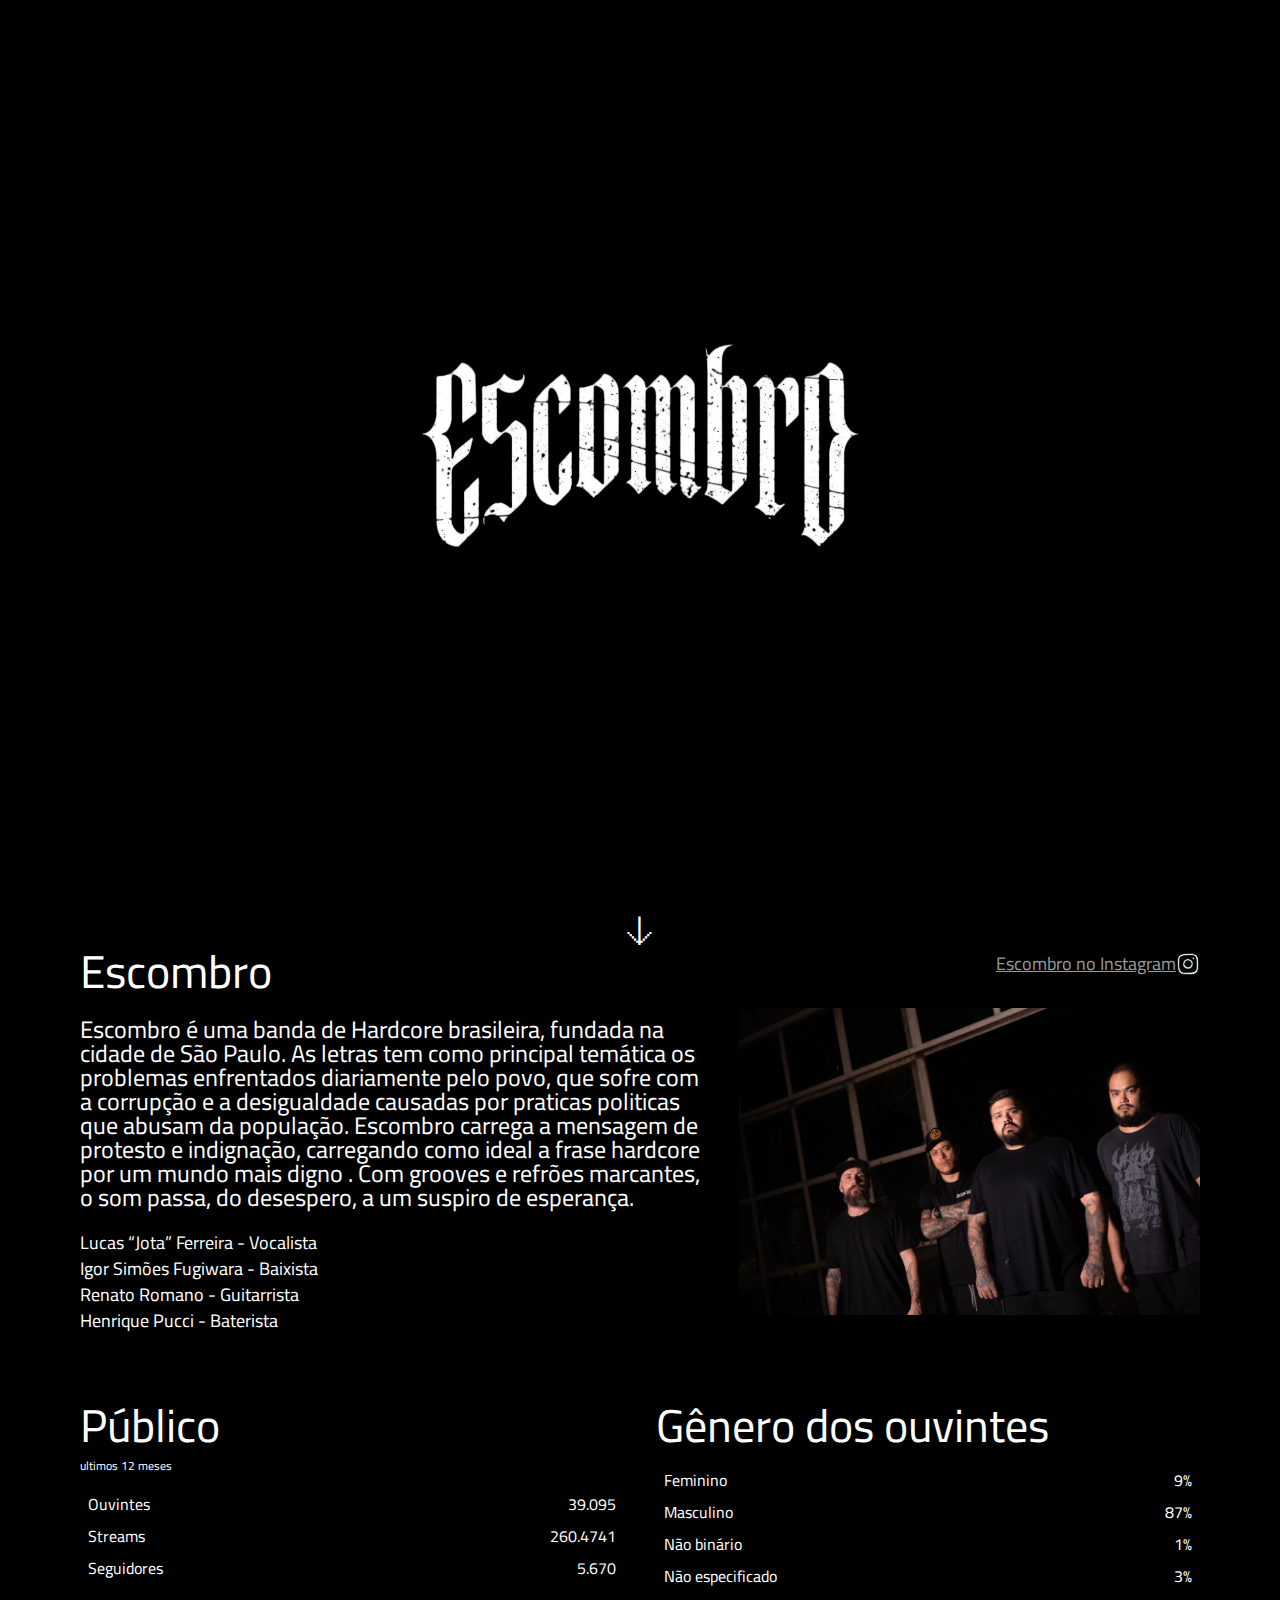
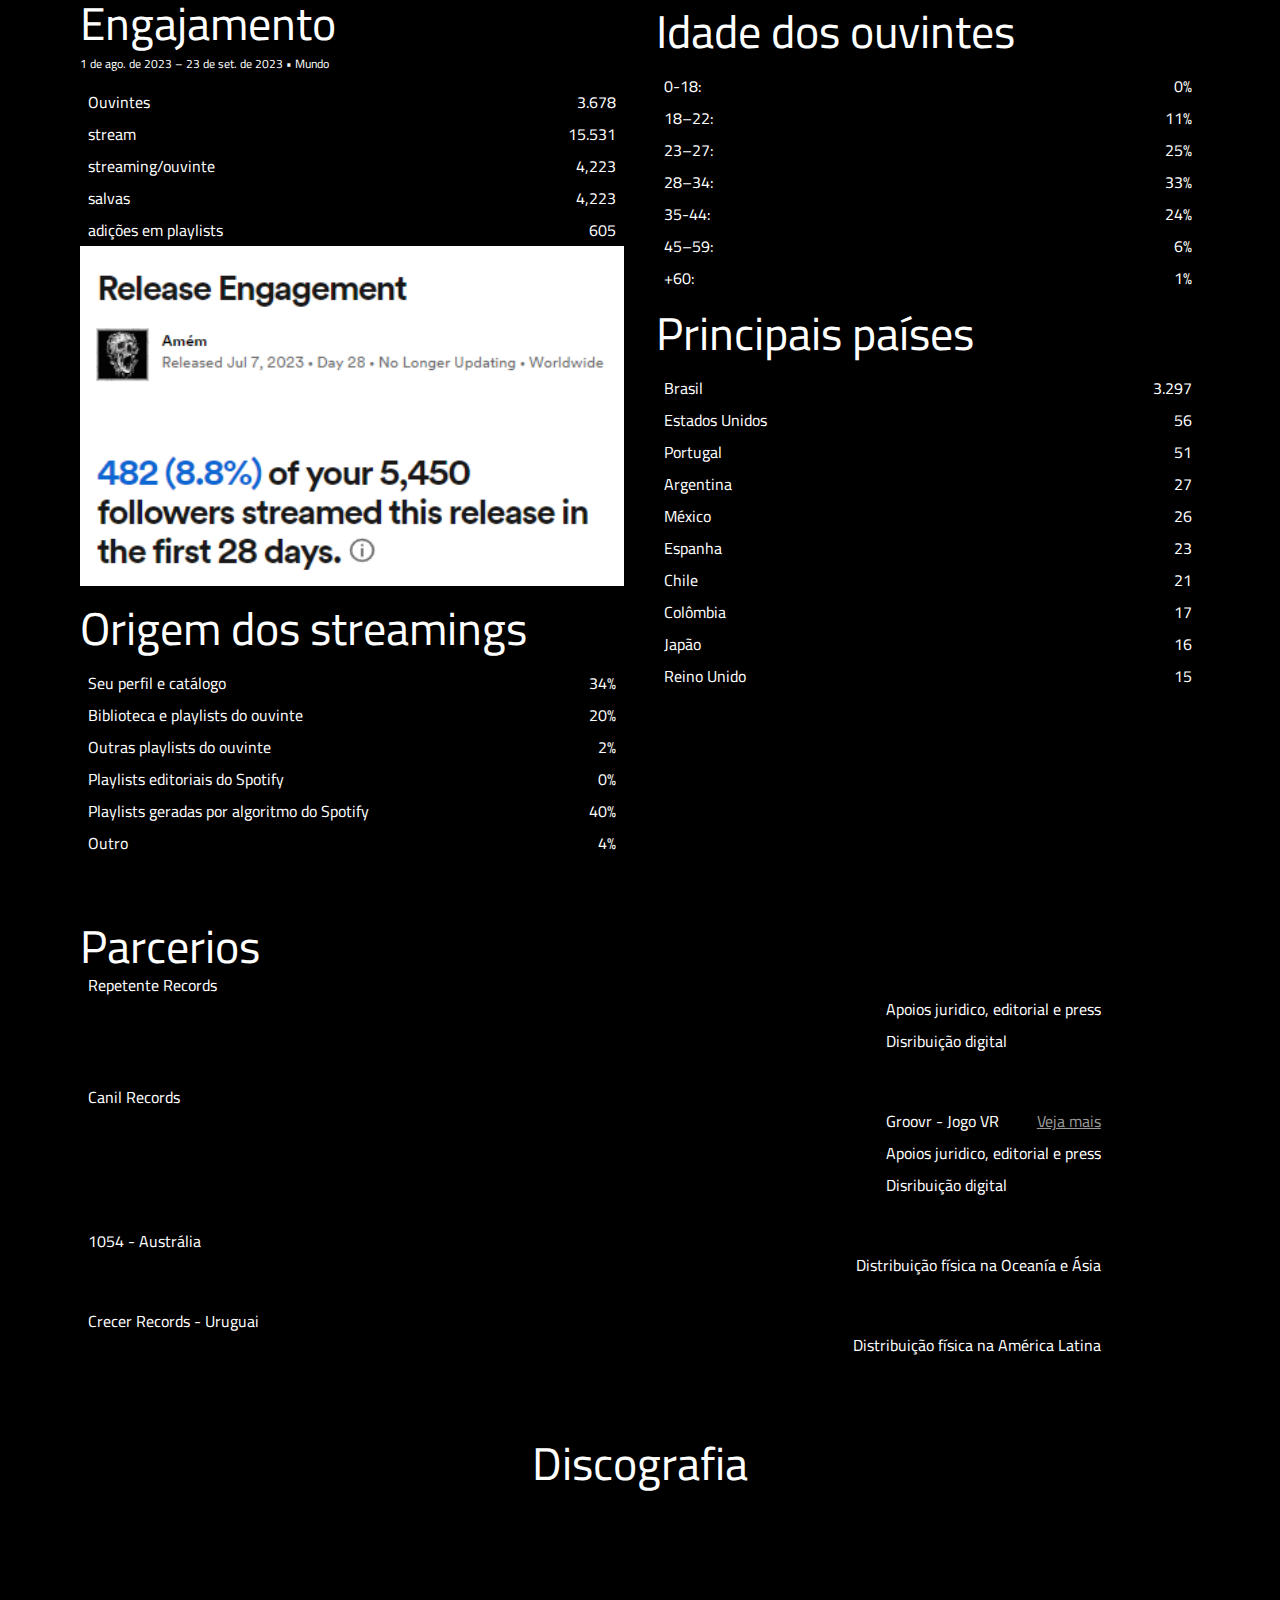
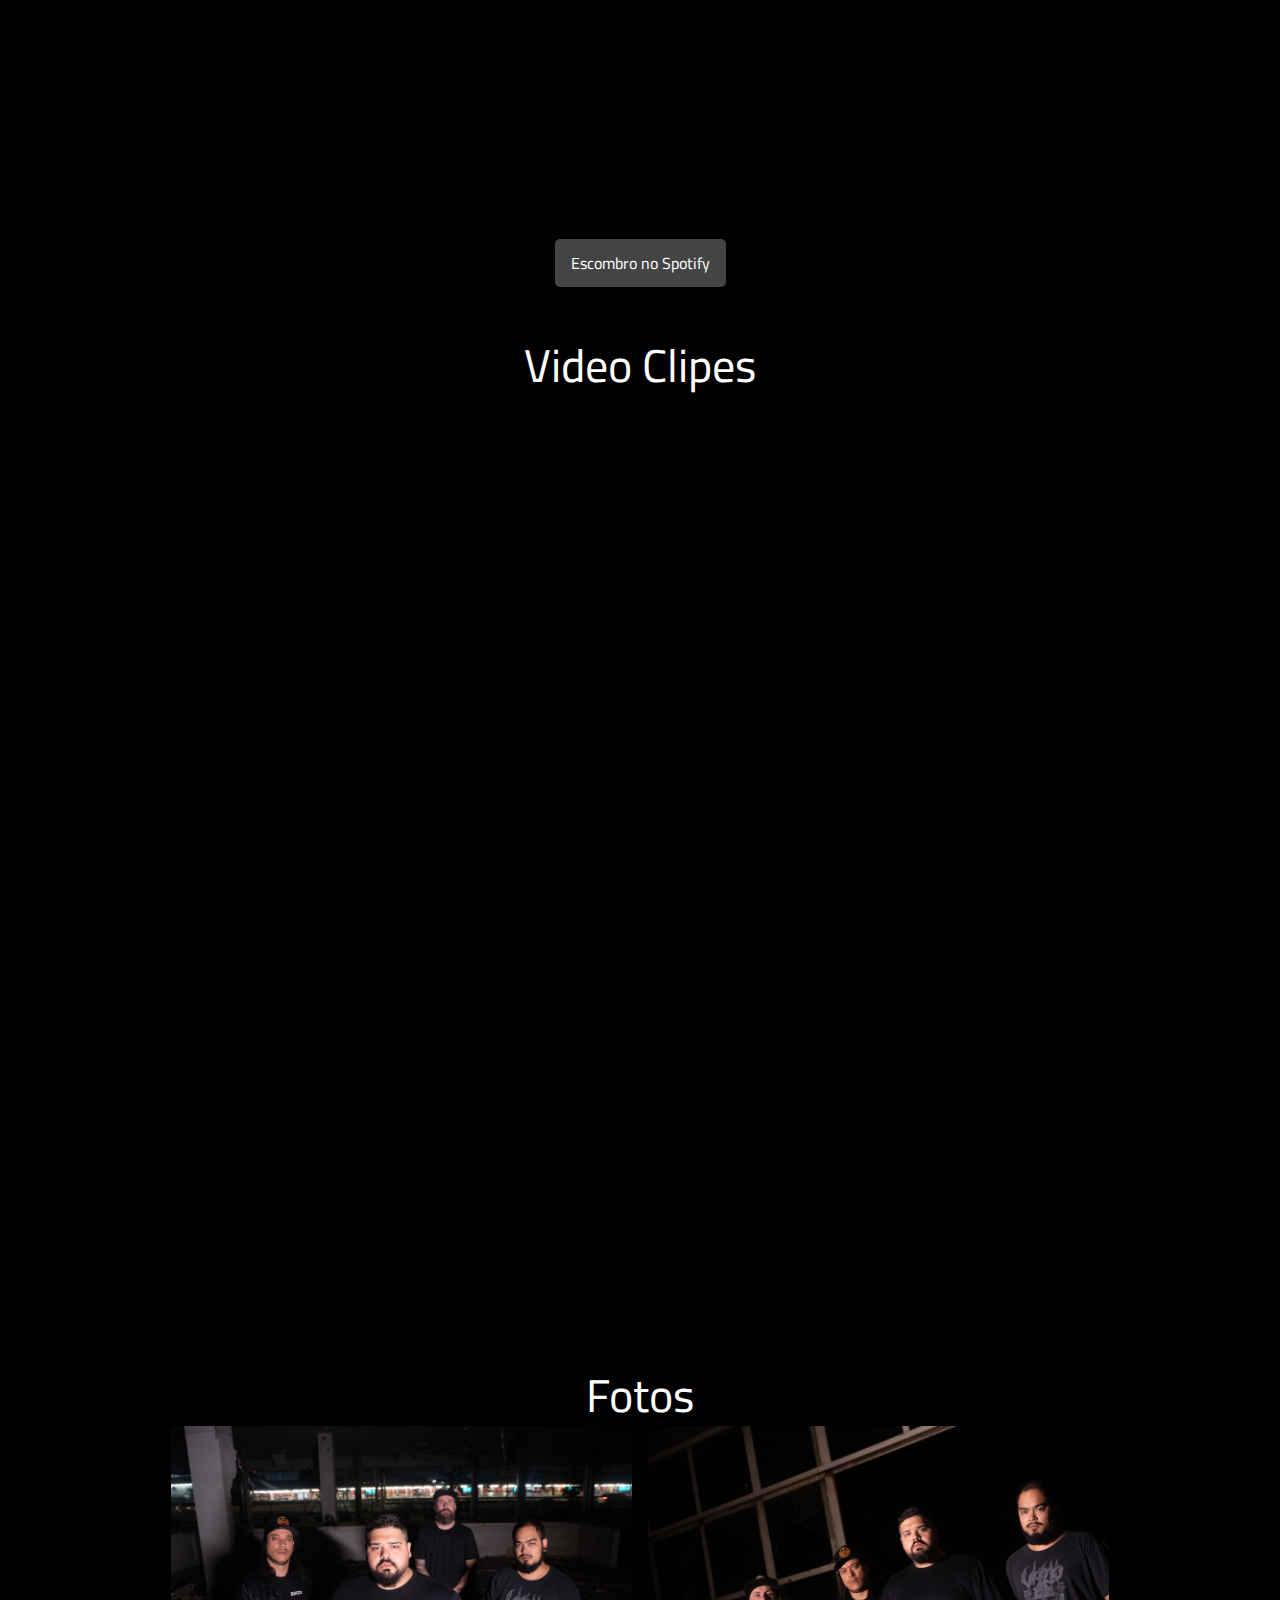
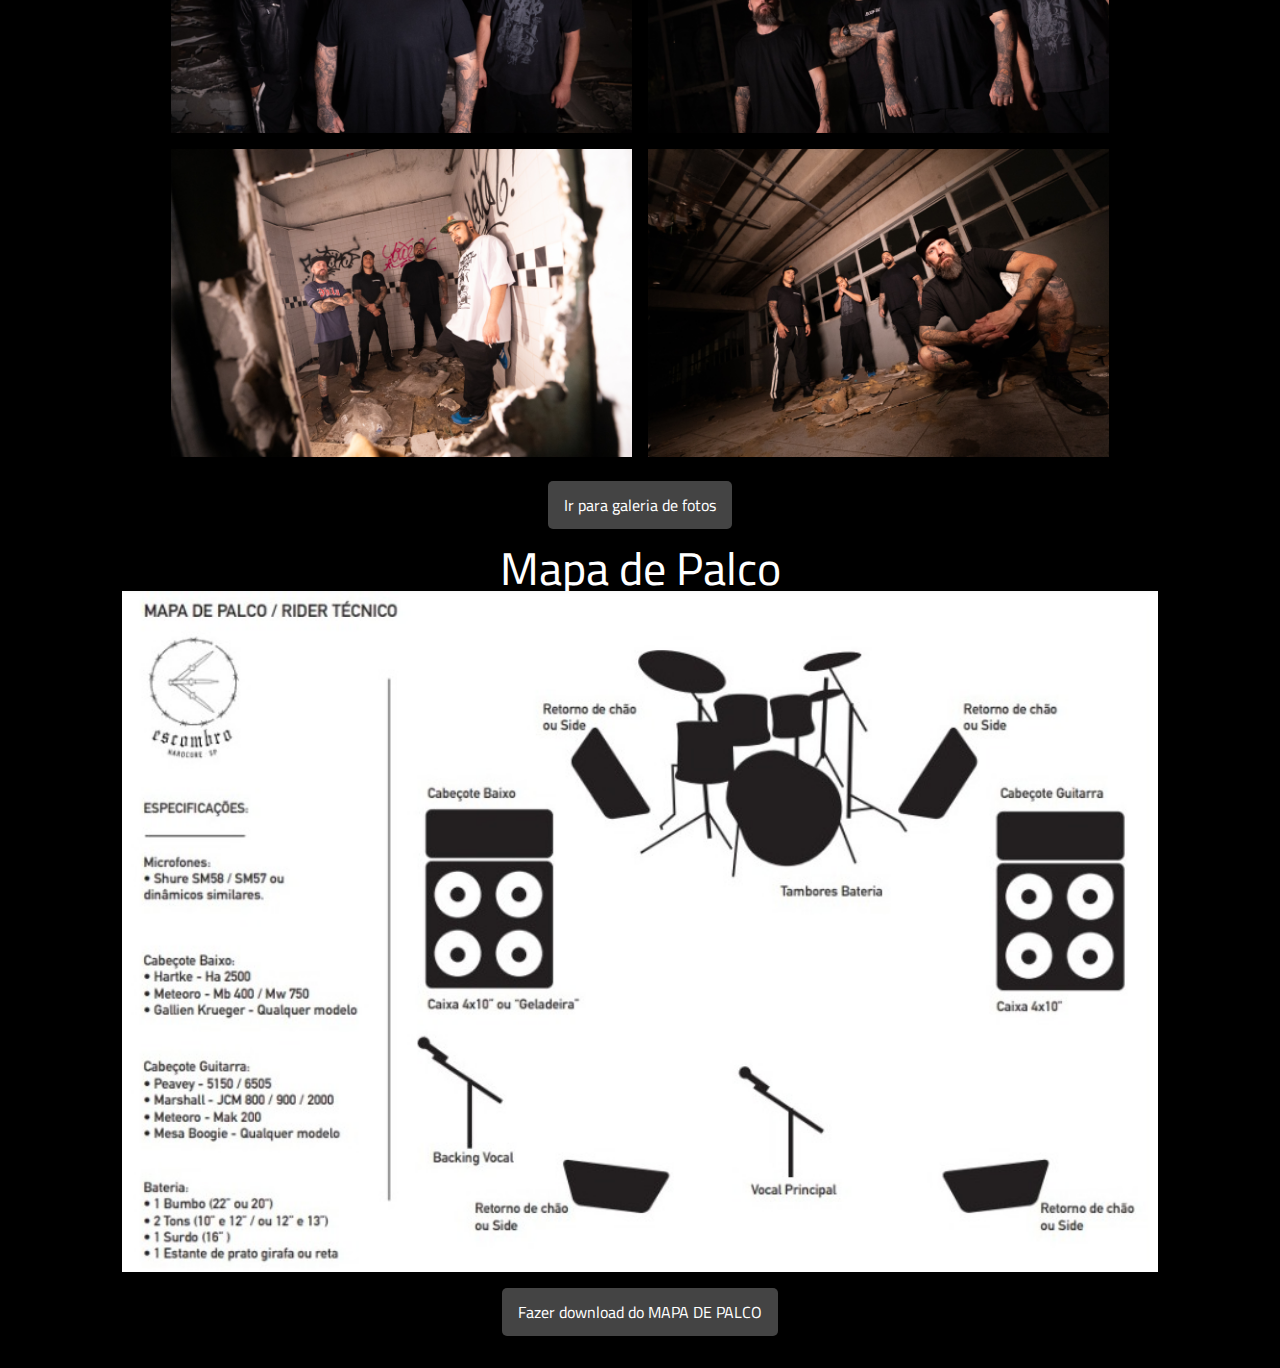
==== commit a688093a: "seta pra baixo" ====
--- a/index.html
+++ b/index.html
@@ -20,6 +20,7 @@
                     <img class="centro" src="./assets/logo_png.png" alt="">
                 </h1>
             </figure>
+            <div class="arrow-pulse-down"></div>
         </div>
     </article>
     <article>
--- a/style/style.css
+++ b/style/style.css
@@ -343,6 +343,9 @@
     background-color: #333;
     transition: 0.5s;
 }
+.secao img {
+    width: 100%;
+}
 
 .pitch div h2 {
     text-align: center;
@@ -454,4 +457,33 @@
         width: fit-content;
         width: 290px;
     }
-}+}
+
+.arrow-pulse-down:after {
+	content: "🡣"; /* Here you can change the style of the arrow */
+	position: absolute;
+	width: 35px; height: 35px;
+	margin: 0 auto;
+	left: 0; right: 0;
+	font-size: 35px;
+	animation: arrow-pulse-down 700ms linear infinite;
+}
+	@keyframes arrow-pulse-down {
+		0% {
+			bottom: 40px;
+			opacity: 0;
+		}
+		25% {
+			opacity: .25;
+		}
+		50% {
+			opacity: .5;
+		}
+		75% {
+			opacity: .75;
+		}
+		100% {
+			bottom: 20px;
+			opacity: 1;
+		}
+	}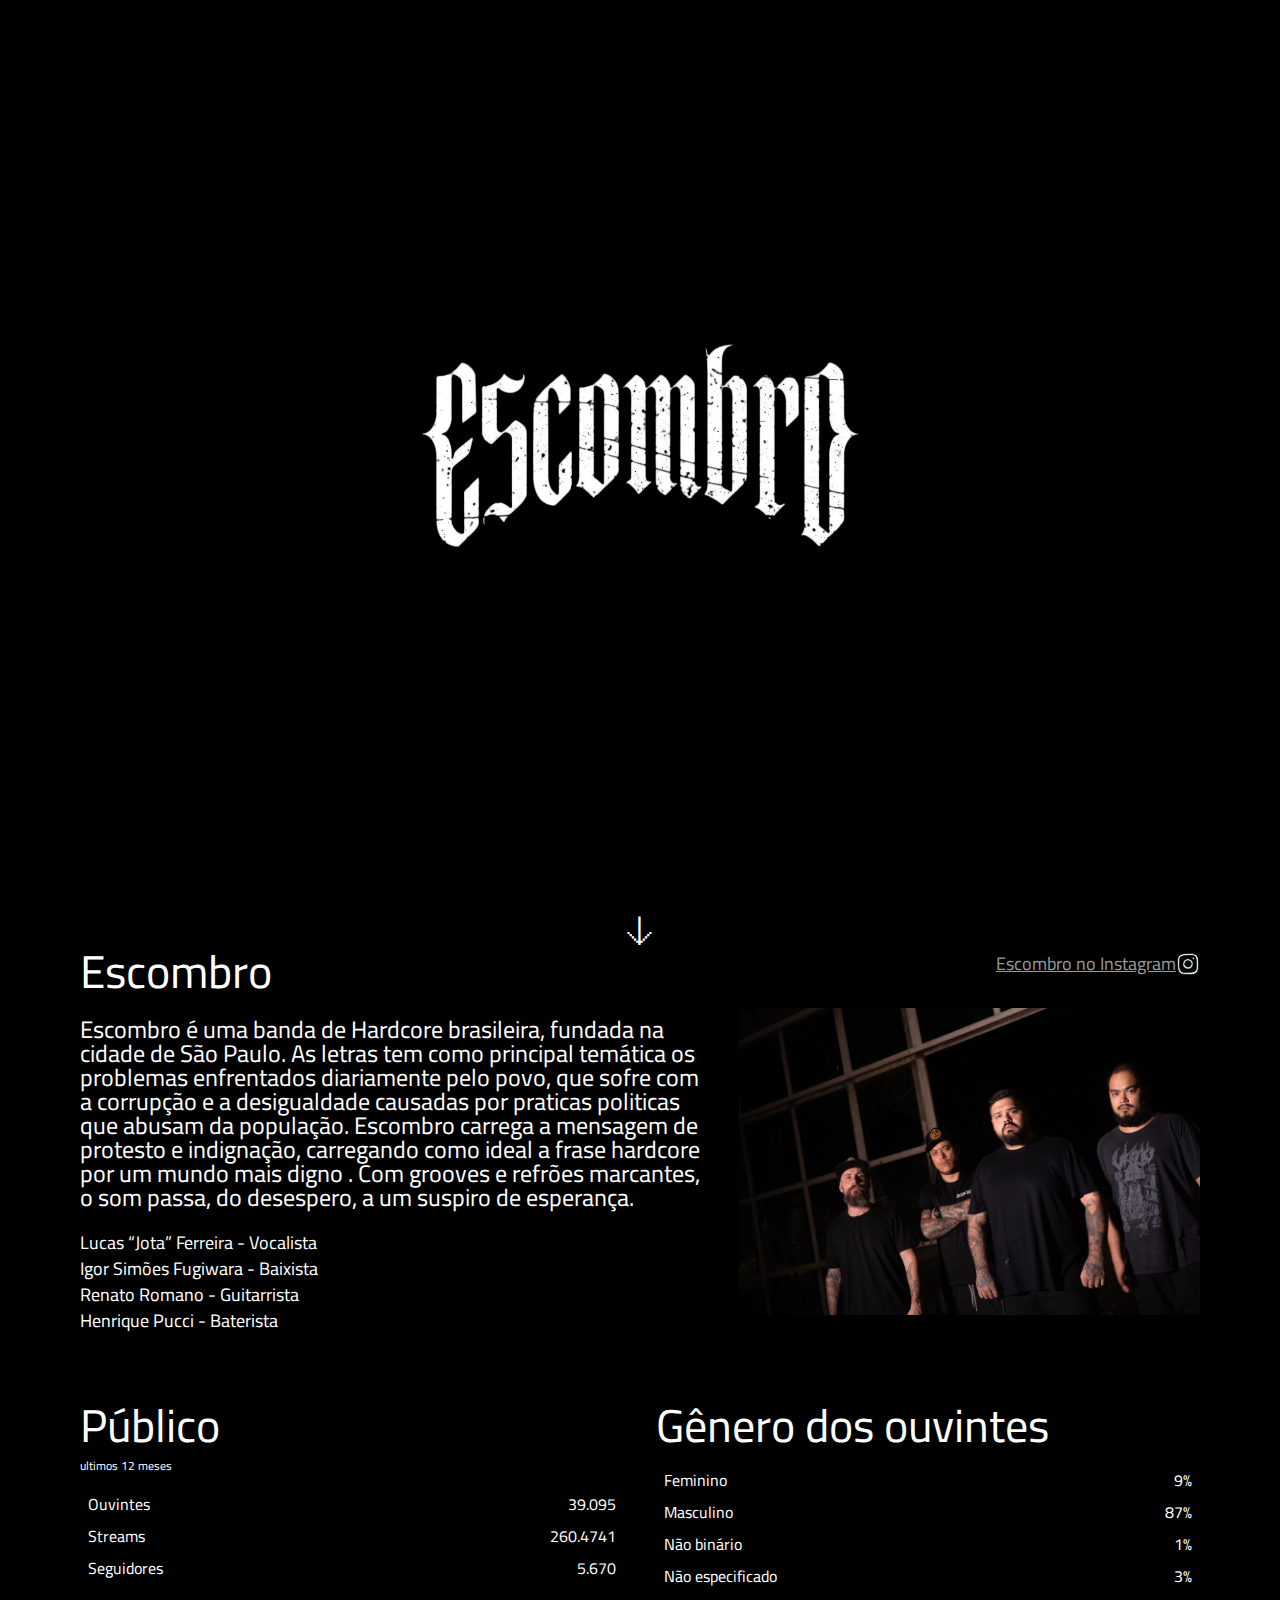
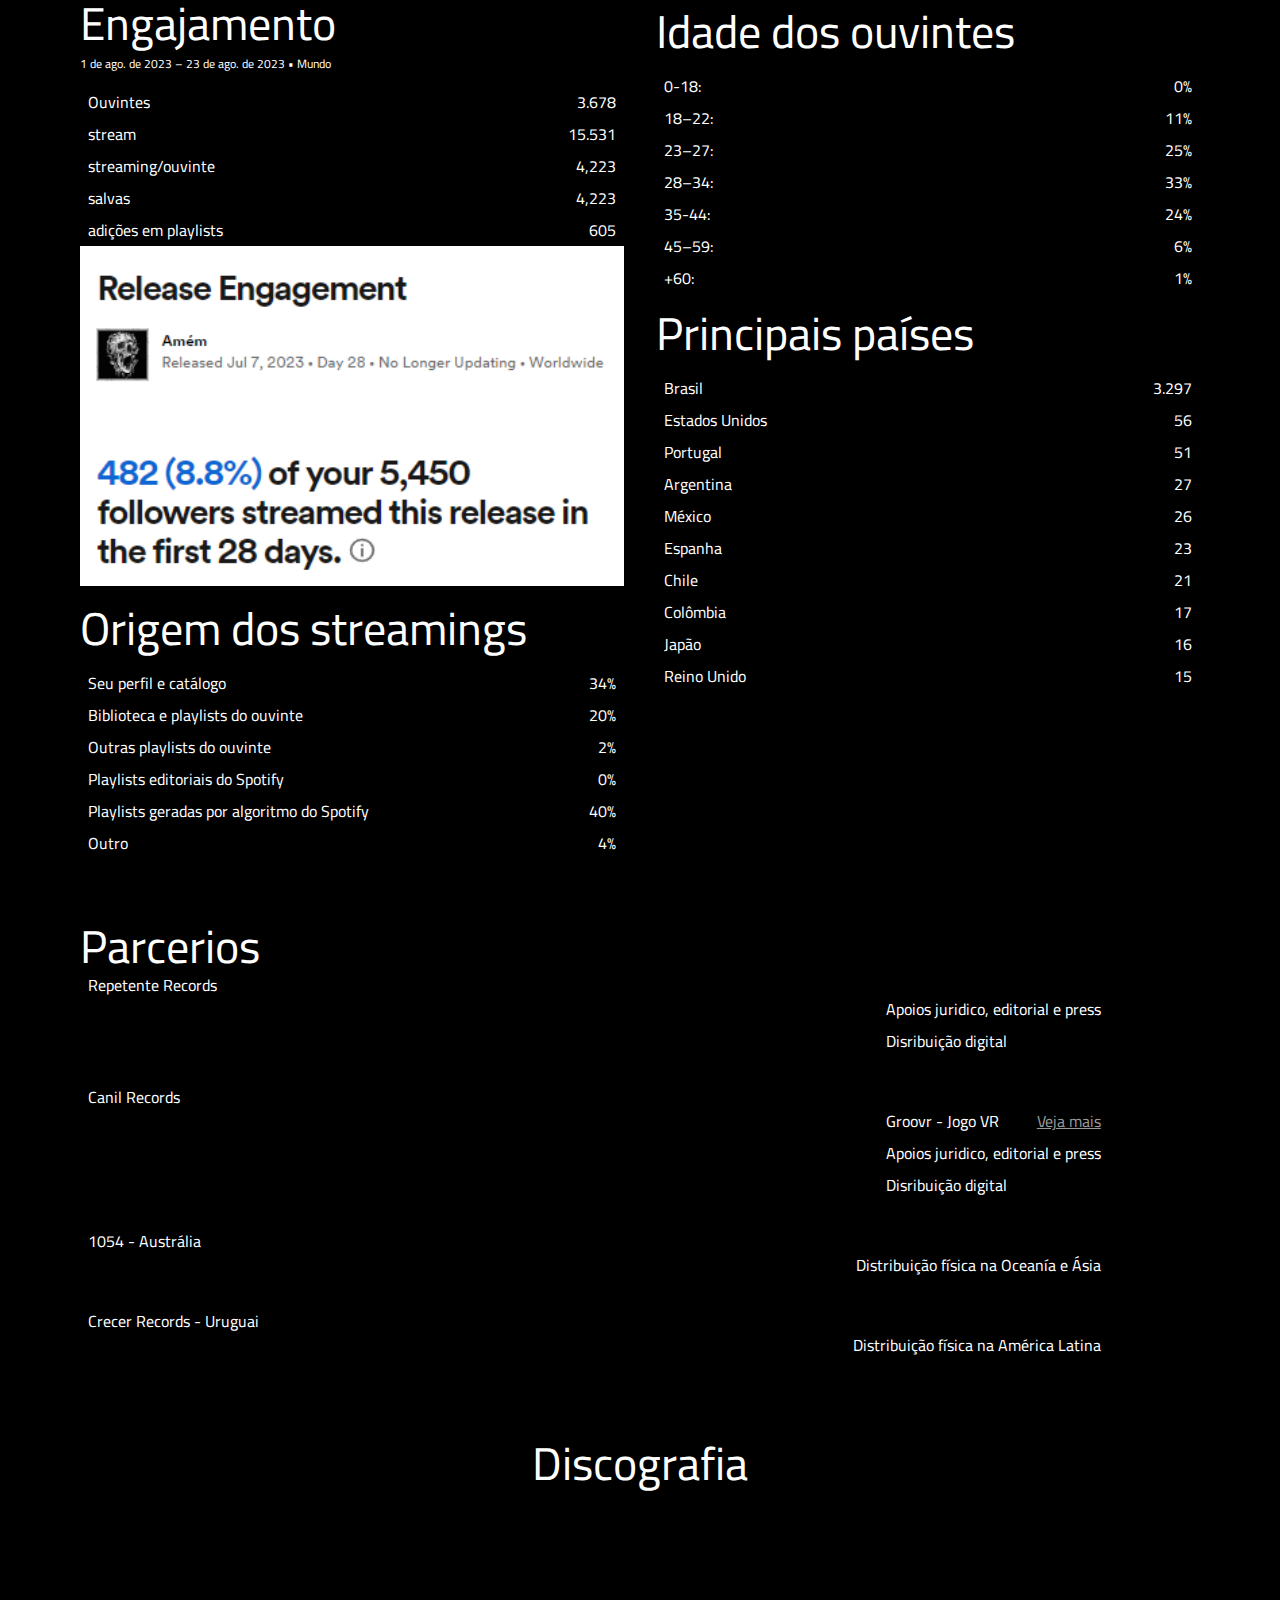
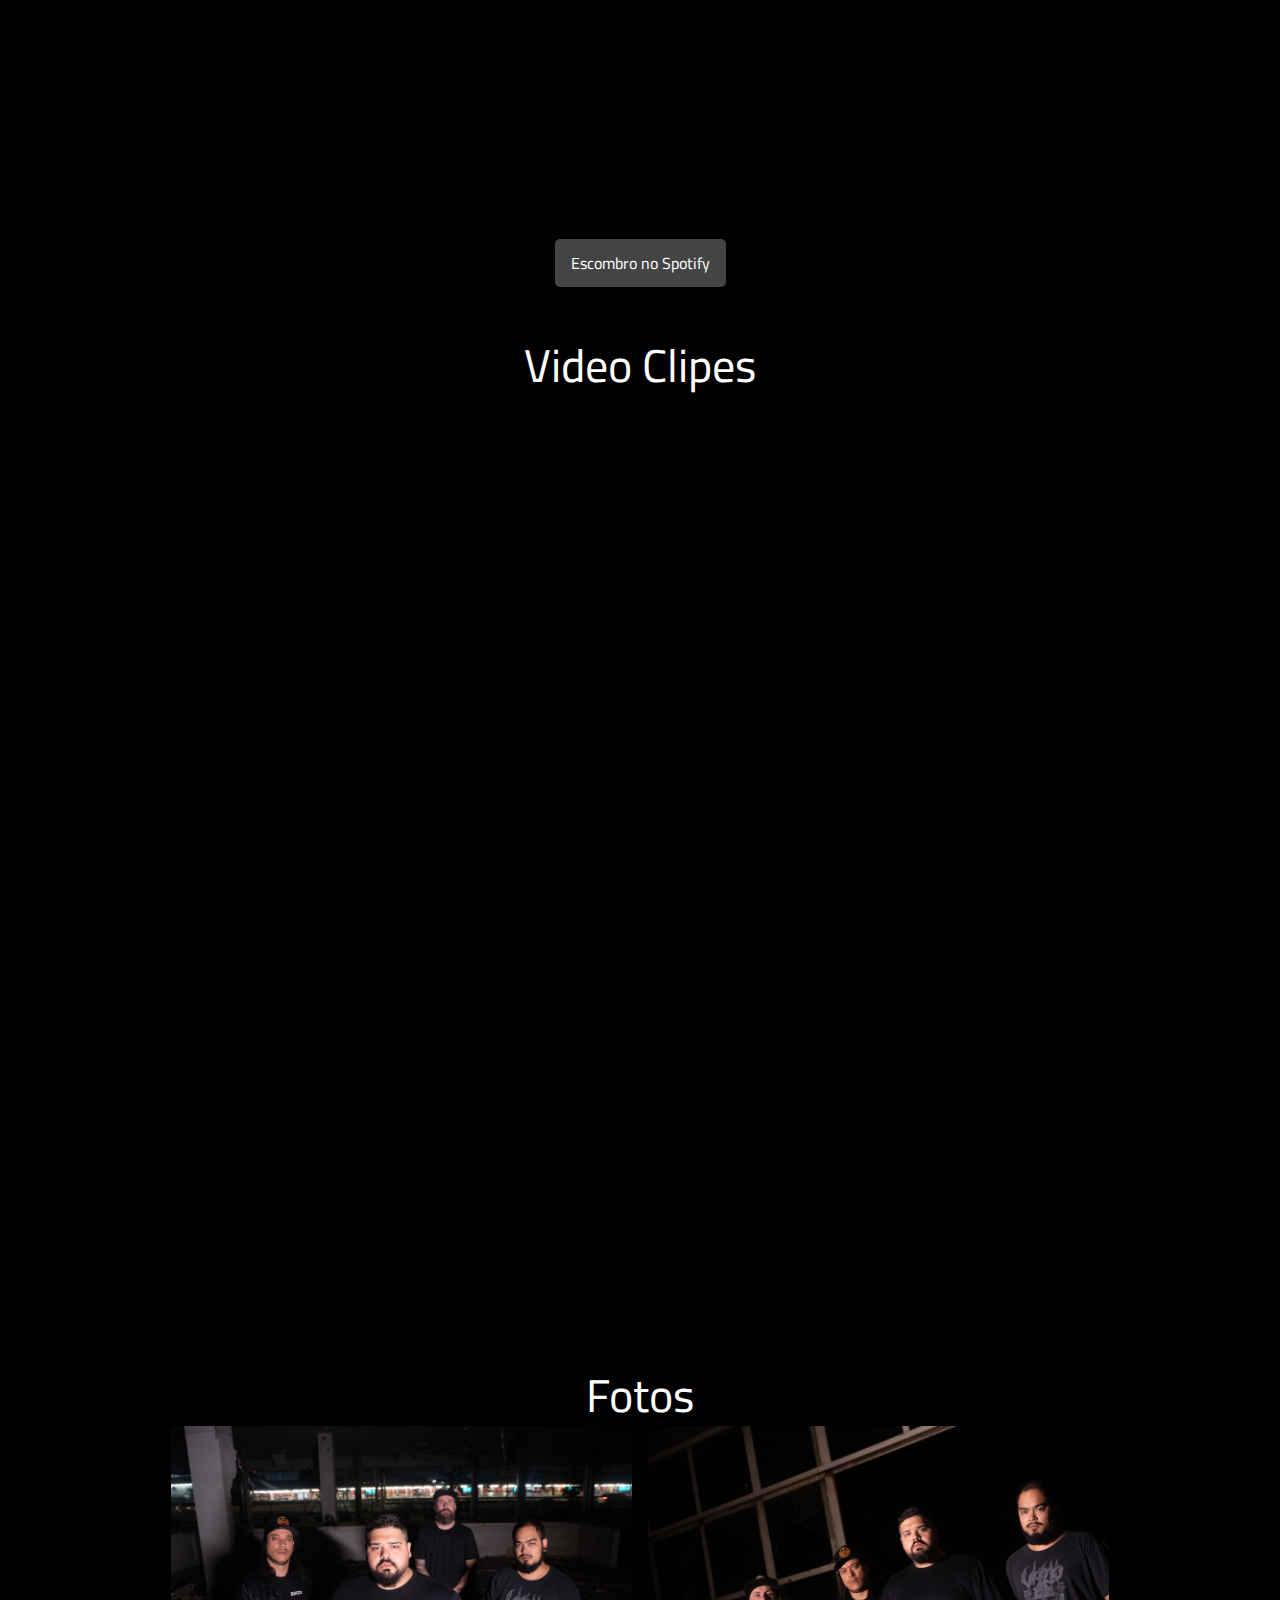
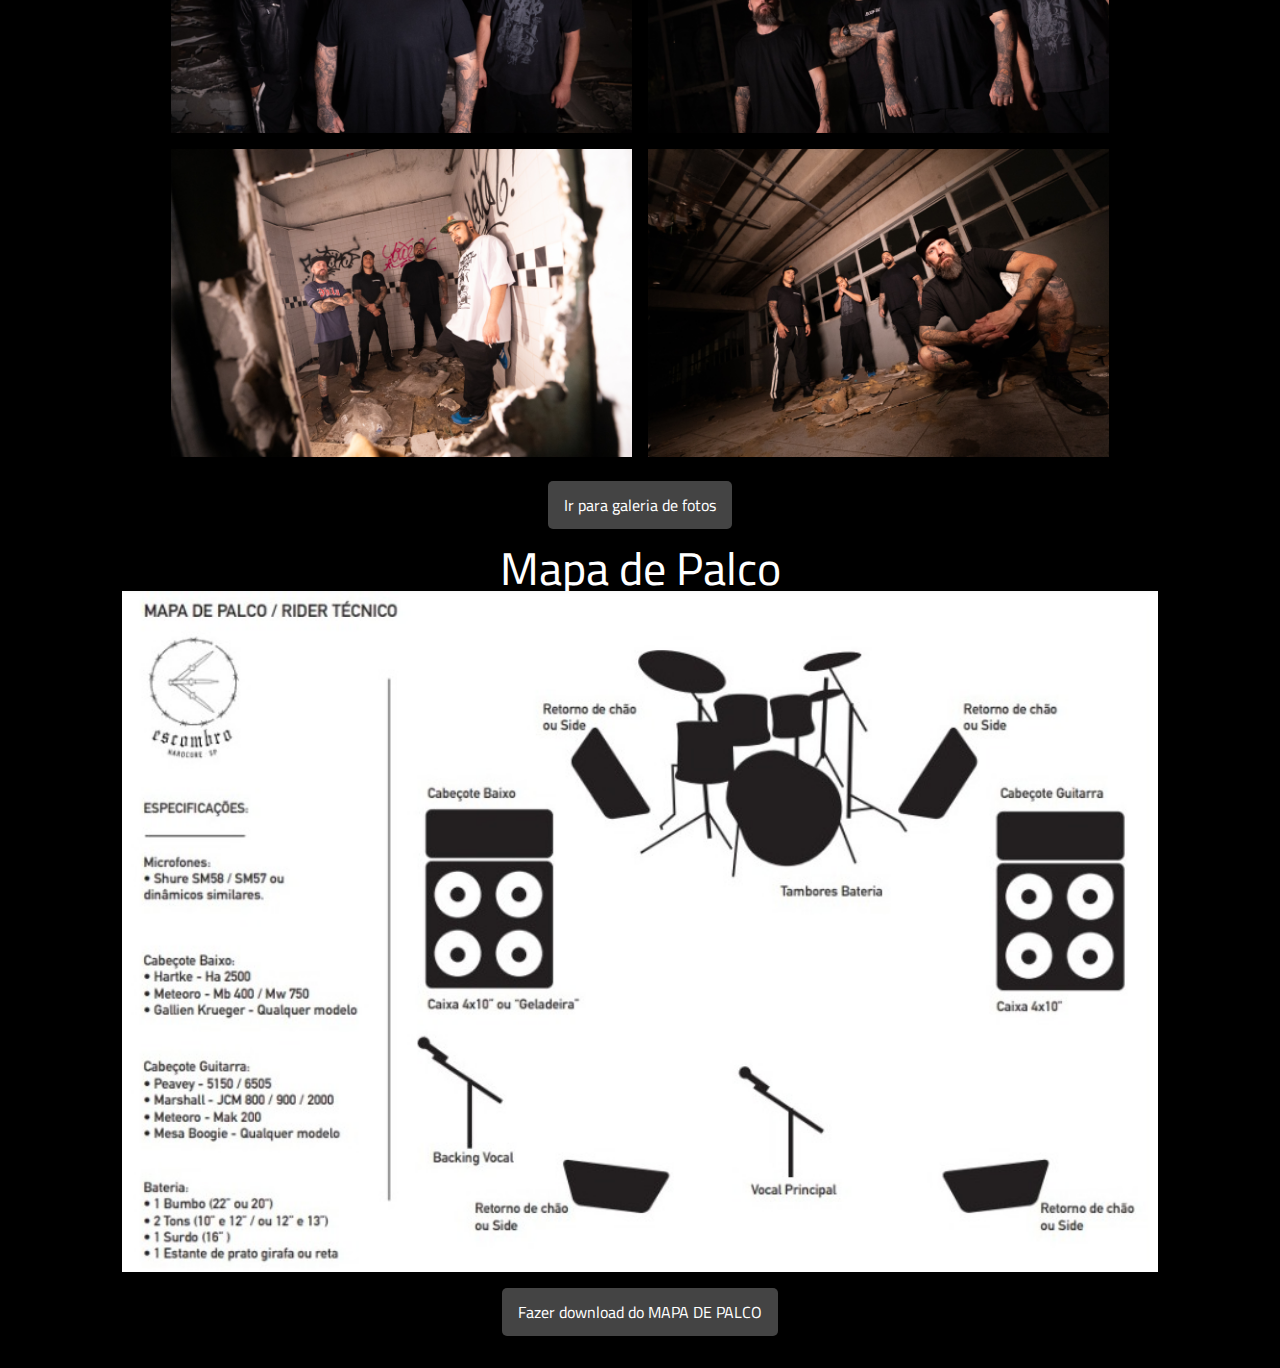
==== commit 6f5de454: "erro no texto" ====
--- a/index.html
+++ b/index.html
@@ -868,7 +868,7 @@
                     <li>Seguidores <span>5.670</span> </li>
                 </ul>
                 <h2 class="texto__cabecalho">Engajamento</h2>
-                <p>1 de ago. de 2023 – 23 de set. de 2023 • Mundo</p>
+                <p>1 de ago. de 2023 – 23 de ago. de 2023 • Mundo</p>
                 <ul>
                     <li>Ouvintes <span>3.678</span> </li>
                     <li>stream <span></span>15.531</li>
--- a/style/style.css
+++ b/style/style.css
@@ -1,4 +1,5 @@
 @import url('https://fonts.googleapis.com/css2?family=Cairo:wght@300;400;700&family=Oxygen:wght@300;400;700&display=swap');
+@import url('https://fonts.googleapis.com/css?family=Poppins:500');
 
 * {
     font-family: 'Cairo', sans-serif;
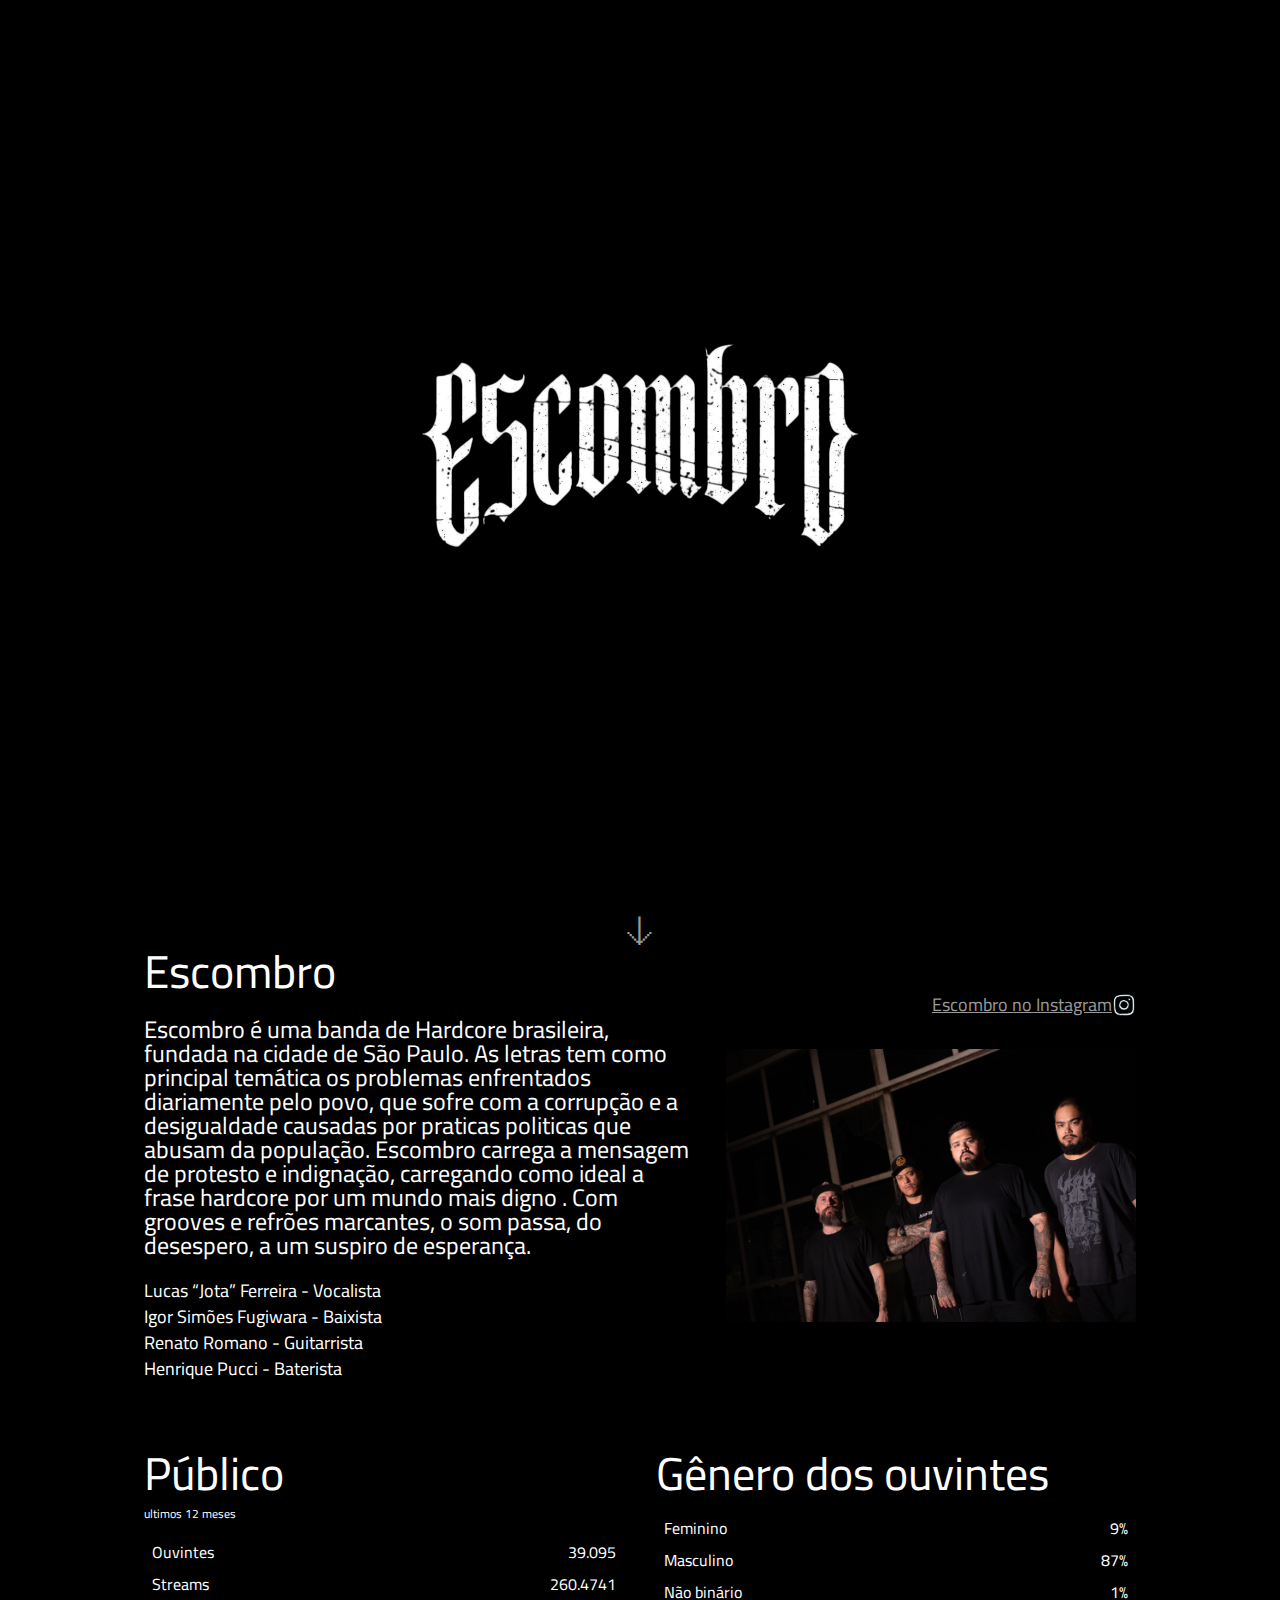
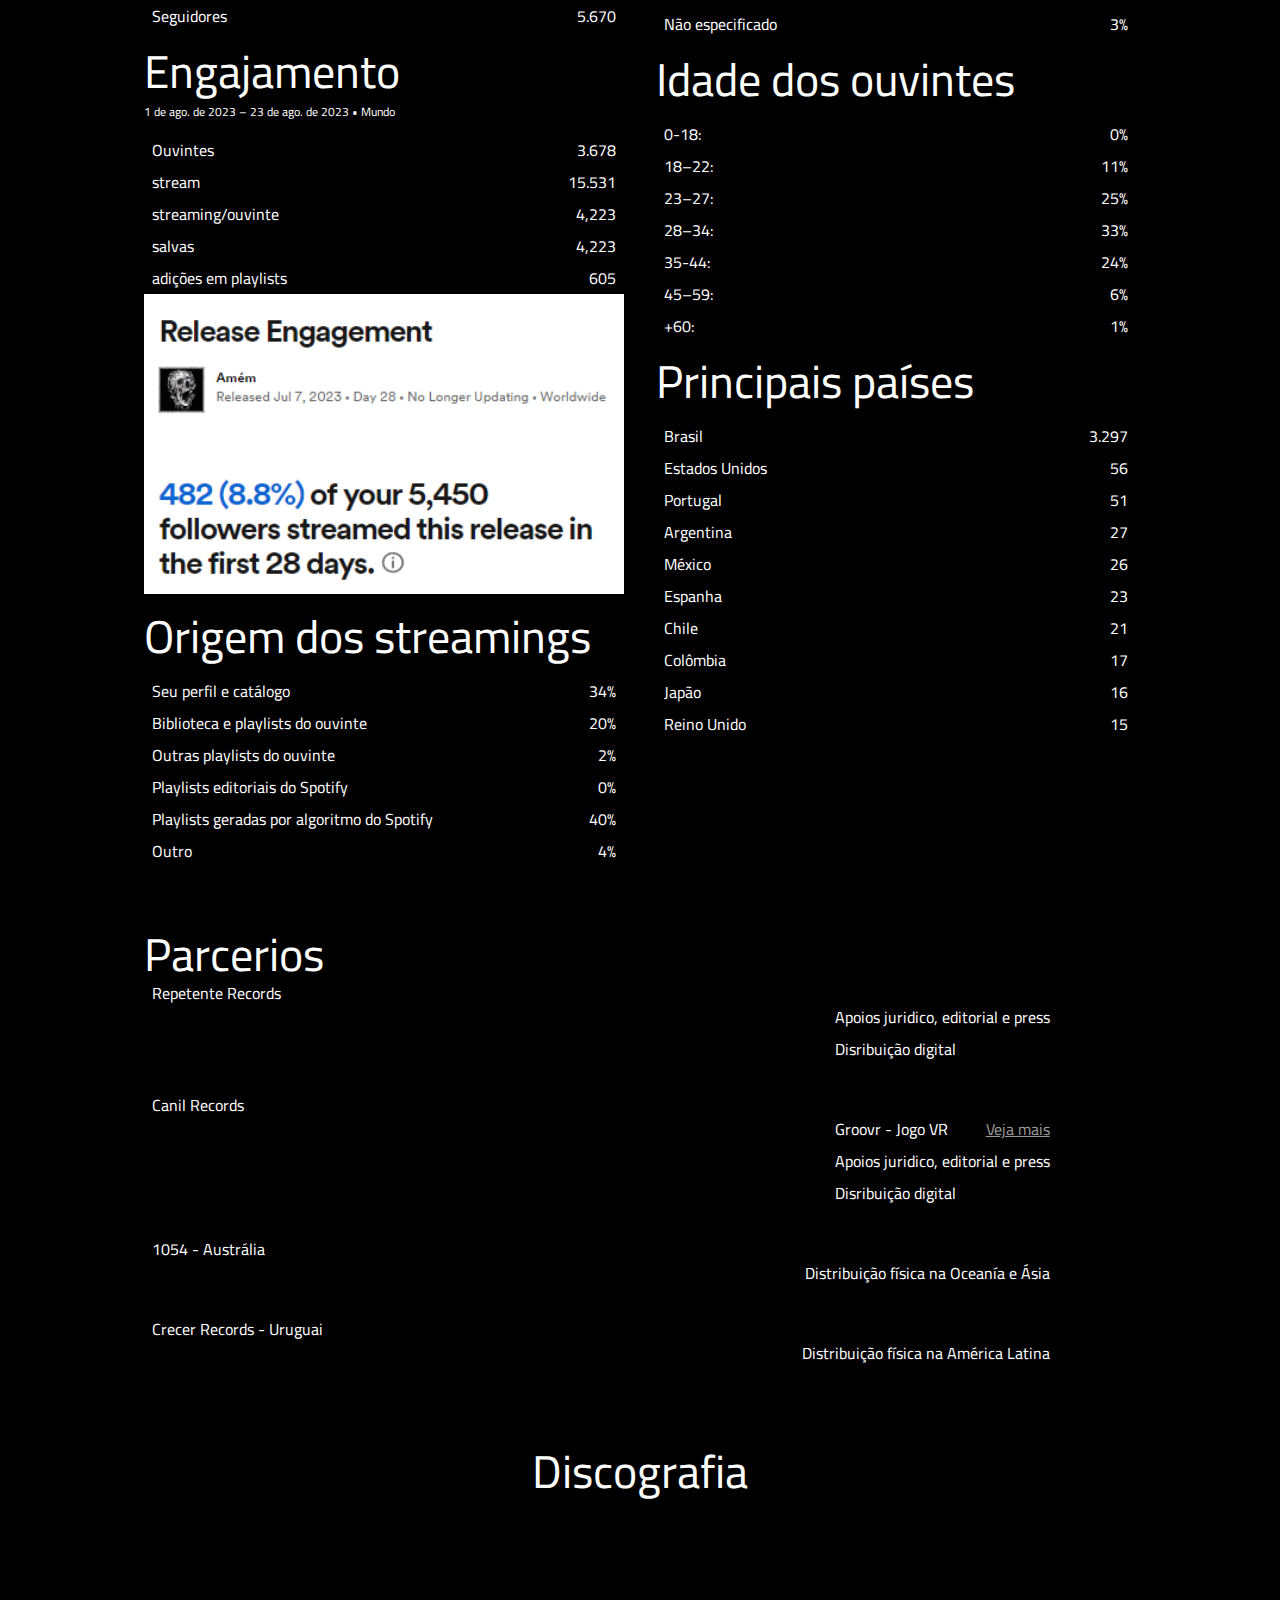
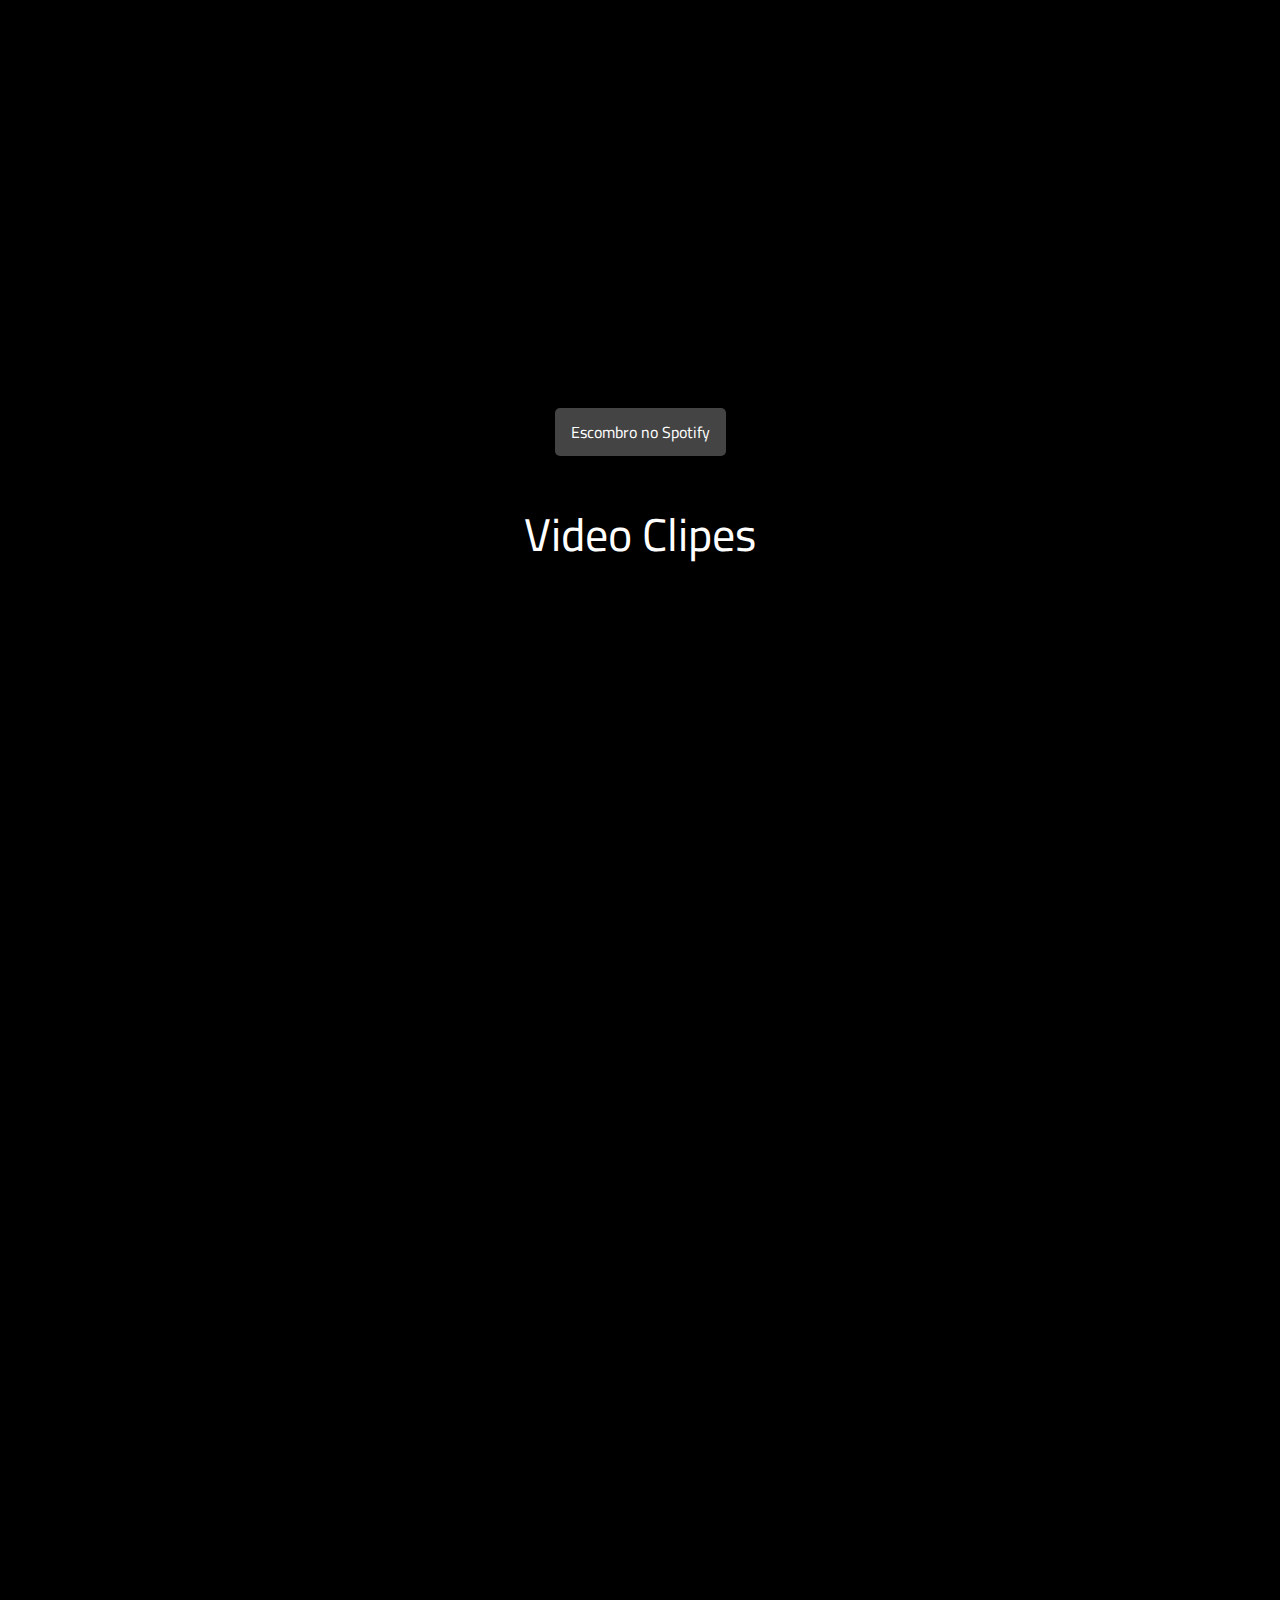
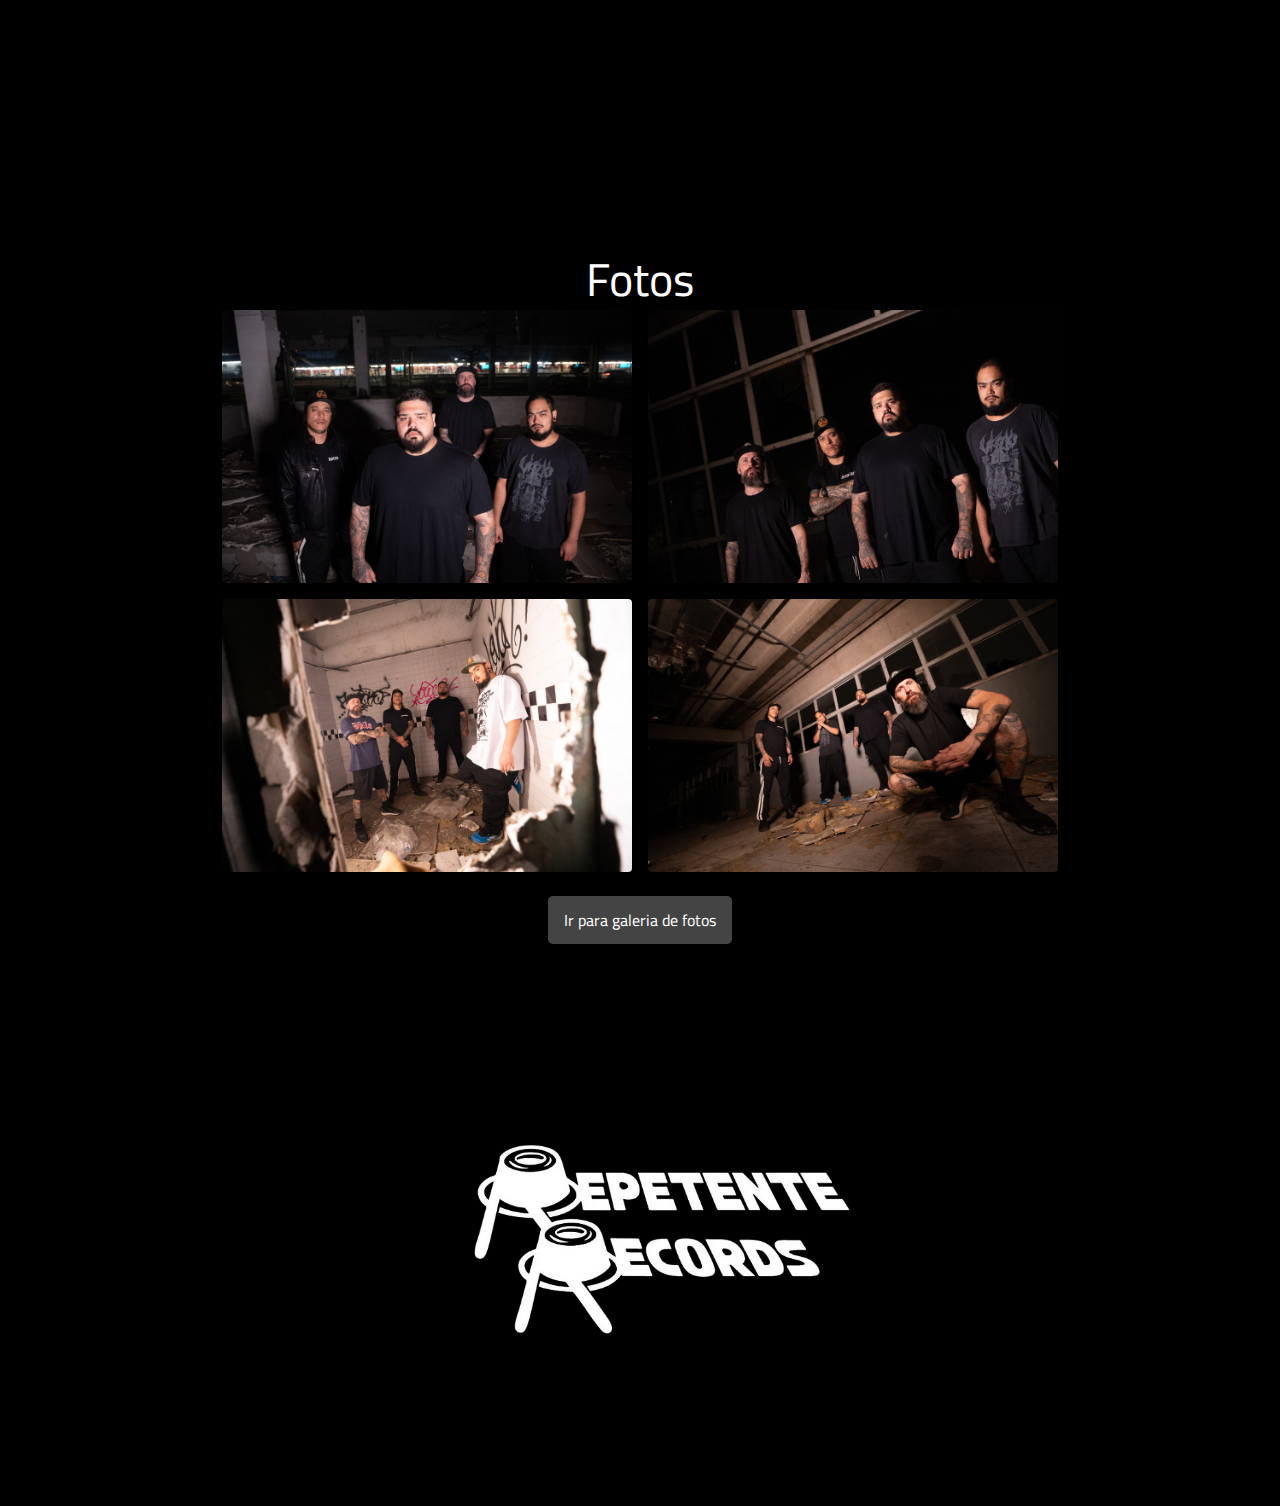
==== commit d8284a7c: "atualizando EPK" ====
--- a/index.html
+++ b/index.html
@@ -11,7 +11,7 @@
 </head>
 
 <body>
-    <article>
+    <article id="page-1">
         <div>
             <figure>
                 <h1 aria-label="Escombro">
@@ -20,10 +20,12 @@
                     <img class="centro" src="./assets/logo_png.png" alt="">
                 </h1>
             </figure>
-            <div class="arrow-pulse-down"></div>
+            <a class="arrow-down" href="#page-2">
+                <div class="arrow-pulse-down"></div>
+            </a>
         </div>
     </article>
-    <article>
+    <article id="page-2">
         <section>
             <div class="texto__corrido">
                 <h2 class="texto__cabecalho">
@@ -957,6 +959,11 @@
             <div class="texto">
                 <figure>
                     <div class="thumbnail"><iframe style="border-radius:12px"
+                        src="https://open.spotify.com/embed/album/6uATvfKnGzCdRfCSGyr4EP?utm_source=generator&theme=0"
+                        width="80%" height="auto" frameBorder="0" allowfullscreen=""
+                        allow="autoplay; clipboard-write; encrypted-media; fullscreen; picture-in-picture"
+                        loading="lazy"></iframe></div>
+                    <div class="thumbnail"><iframe style="border-radius:12px"
                             src="https://open.spotify.com/embed/album/3VnDl1xxV5bxYjWsnz2Tyo?utm_source=generator&theme=0"
                             width="80%" height="auto" frameBorder="0" allowfullscreen=""
                             allow="autoplay; clipboard-write; encrypted-media; fullscreen; picture-in-picture"
@@ -996,17 +1003,28 @@
         <section>
             <h2 class="texto">Video Clipes</h2>
             <div class="texto video">
-                <div class="video__item"><iframe width="560" height="315" src="https://www.youtube.com/embed/Ms_uTRo11ws"
+                <div class="video__item"><iframe width="560" height="315"
+                        src="https://www.youtube.com/embed/Ms_uTRo11ws"
                         title="ESCOMBRO - AMÉM - feat. Thiago Castor (Inherence, One True Reason, Mendigo Truta)[OFFICIAL VIDEO HD]"
                         frameborder="0"
                         allow="accelerometer; autoplay; clipboard-write; encrypted-media; gyroscope; picture-in-picture; web-share"
                         allowfullscreen></iframe></div>
                 <div class="video__item">
-                    <iframe width="560" height="315" src="https://www.youtube.com/embed/Ac9m2fO2cFI" title="ESCOMBRO - RASGANDO O VERBO (Official Video)" frameborder="0" allow="accelerometer; autoplay; clipboard-write; encrypted-media; gyroscope; picture-in-picture; web-share" allowfullscreen></iframe></div>
+                    <iframe width="560" height="315" src="https://www.youtube.com/embed/Ac9m2fO2cFI"
+                        title="ESCOMBRO - RASGANDO O VERBO (Official Video)" frameborder="0"
+                        allow="accelerometer; autoplay; clipboard-write; encrypted-media; gyroscope; picture-in-picture; web-share"
+                        allowfullscreen></iframe></div>
                 <div class="video__item">
-                    <iframe width="560" height="315" src="https://www.youtube.com/embed/iZOrgf5KV4Q" title="ESCOMBRO - CICATRIZES (part. Milton Aguiar - BAYSIDE KINGS ) [OFFICIAL VIDEO] (HD)" frameborder="0" allow="accelerometer; autoplay; clipboard-write; encrypted-media; gyroscope; picture-in-picture; web-share" allowfullscreen></iframe></div>
-                    <div class="video__item">
-                        <iframe width="560" height="315" src="https://www.youtube.com/embed/65svPlzq8l8" title="ESCOMBRO - RECOMEÇO [OFFICIAL VIDEO] (HD)" frameborder="0" allow="accelerometer; autoplay; clipboard-write; encrypted-media; gyroscope; picture-in-picture; web-share" allowfullscreen></iframe></div>
+                    <iframe width="560" height="315" src="https://www.youtube.com/embed/65svPlzq8l8"
+                        title="ESCOMBRO - RECOMEÇO [OFFICIAL VIDEO] (HD)" frameborder="0"
+                        allow="accelerometer; autoplay; clipboard-write; encrypted-media; gyroscope; picture-in-picture; web-share"
+                        allowfullscreen></iframe></div>
+                <div class="video__item">
+                    <iframe width="560" height="315" src="https://www.youtube.com/embed/iZOrgf5KV4Q"
+                        title="ESCOMBRO - CICATRIZES (part. Milton Aguiar - BAYSIDE KINGS ) [OFFICIAL VIDEO] (HD)"
+                        frameborder="0"
+                        allow="accelerometer; autoplay; clipboard-write; encrypted-media; gyroscope; picture-in-picture; web-share"
+                        allowfullscreen></iframe></div>
                 <div class="video__item"><iframe width="560" height="315"
                         src="https://www.youtube.com/embed/5p-1EKEU1iE" title="YouTube video player" frameborder="0"
                         allow="accelerometer; autoplay; clipboard-write; encrypted-media; gyroscope; picture-in-picture"
@@ -1036,14 +1054,19 @@
         </figure>
         <a href="./pages/galeria.html">Ir para galeria de fotos</a>
         </section>
-        <section class="mapa_de_palco">
+        <!-- <section class="mapa_de_palco">
             <h3 class="texto__cabecalho">Mapa de Palco</h3>
             <img src="./assets/map_de_palco.jpeg" alt="Mapa de Palco">
             <a href="./assets/map_de_palco.jpeg" download>
                 Fazer download do MAPA DE PALCO
             </a>
-        </section>
+        </section> -->
     </article>
+    <article class="apoios">
+        <img src="./assets/repretente texto branco.png" alt="Logo do selo Repetente Records">
+    </article>
+
+    <script src="./js/index.js"></script>
 </body>
 
 </html>--- a/style/style.css
+++ b/style/style.css
@@ -7,6 +7,10 @@
 
 a {
     color: #999;
+}
+
+.arrow-down {
+    transition: all 0.5s ease;
 }
 
 li {
@@ -18,7 +22,7 @@
     background-color: #000000;
     background-image: url("https://www.transparenttextures.com/patterns/rocky-wall.png");
     color: #FFF;
-    width: 90%;
+    width: 80%;
     margin: 0 auto;
 }
 
@@ -110,13 +114,15 @@
     left: 50%;
     transform: translate(-50%, -50%);
 }
-.tabela_parceiros{
-    margin: 0
-    ;
-}
-.texto__cabecalho.sons{
+
+.tabela_parceiros {
+    margin: 0;
+}
+
+.texto__cabecalho.sons {
     margin: 1em 0 0;
 }
+
 .sons li {
     display: flex;
     flex-direction: column;
@@ -307,6 +313,7 @@
     height: fit-content;
     width: 40%;
     padding: 0.5em;
+    border-radius: 12px;
 }
 
 article:nth-child(7) figure {
@@ -342,8 +349,10 @@
 
 .secao ul li:hover {
     background-color: #333;
-    transition: 0.5s;
-}
+    transition: 0.3s;
+    border-radius: 12px;
+}
+
 .secao img {
     width: 100%;
 }
@@ -361,6 +370,19 @@
 
 .pitch_wrapper {
     flex-direction: column;
+}
+
+.apoios {
+    padding: 2em;
+    display: flex;
+    justify-content: center;
+    align-items: center;
+    height: 50vh;
+
+}
+
+.apoios img {
+    width: 500px;
 }
 
 @media (max-width: 800px) {
@@ -461,30 +483,38 @@
 }
 
 .arrow-pulse-down:after {
-	content: "🡣"; /* Here you can change the style of the arrow */
-	position: absolute;
-	width: 35px; height: 35px;
-	margin: 0 auto;
-	left: 0; right: 0;
-	font-size: 35px;
-	animation: arrow-pulse-down 700ms linear infinite;
-}
-	@keyframes arrow-pulse-down {
-		0% {
-			bottom: 40px;
-			opacity: 0;
-		}
-		25% {
-			opacity: .25;
-		}
-		50% {
-			opacity: .5;
-		}
-		75% {
-			opacity: .75;
-		}
-		100% {
-			bottom: 20px;
-			opacity: 1;
-		}
-	}+    content: "🡣";
+    /* Here you can change the style of the arrow */
+    position: absolute;
+    width: 35px;
+    height: 35px;
+    margin: 0 auto;
+    left: 0;
+    right: 0;
+    font-size: 35px;
+    animation: arrow-pulse-down 700ms linear infinite;
+}
+
+@keyframes arrow-pulse-down {
+    0% {
+        bottom: 40px;
+        opacity: 0;
+    }
+
+    25% {
+        opacity: .25;
+    }
+
+    50% {
+        opacity: .5;
+    }
+
+    75% {
+        opacity: .75;
+    }
+
+    100% {
+        bottom: 20px;
+        opacity: 1;
+    }
+}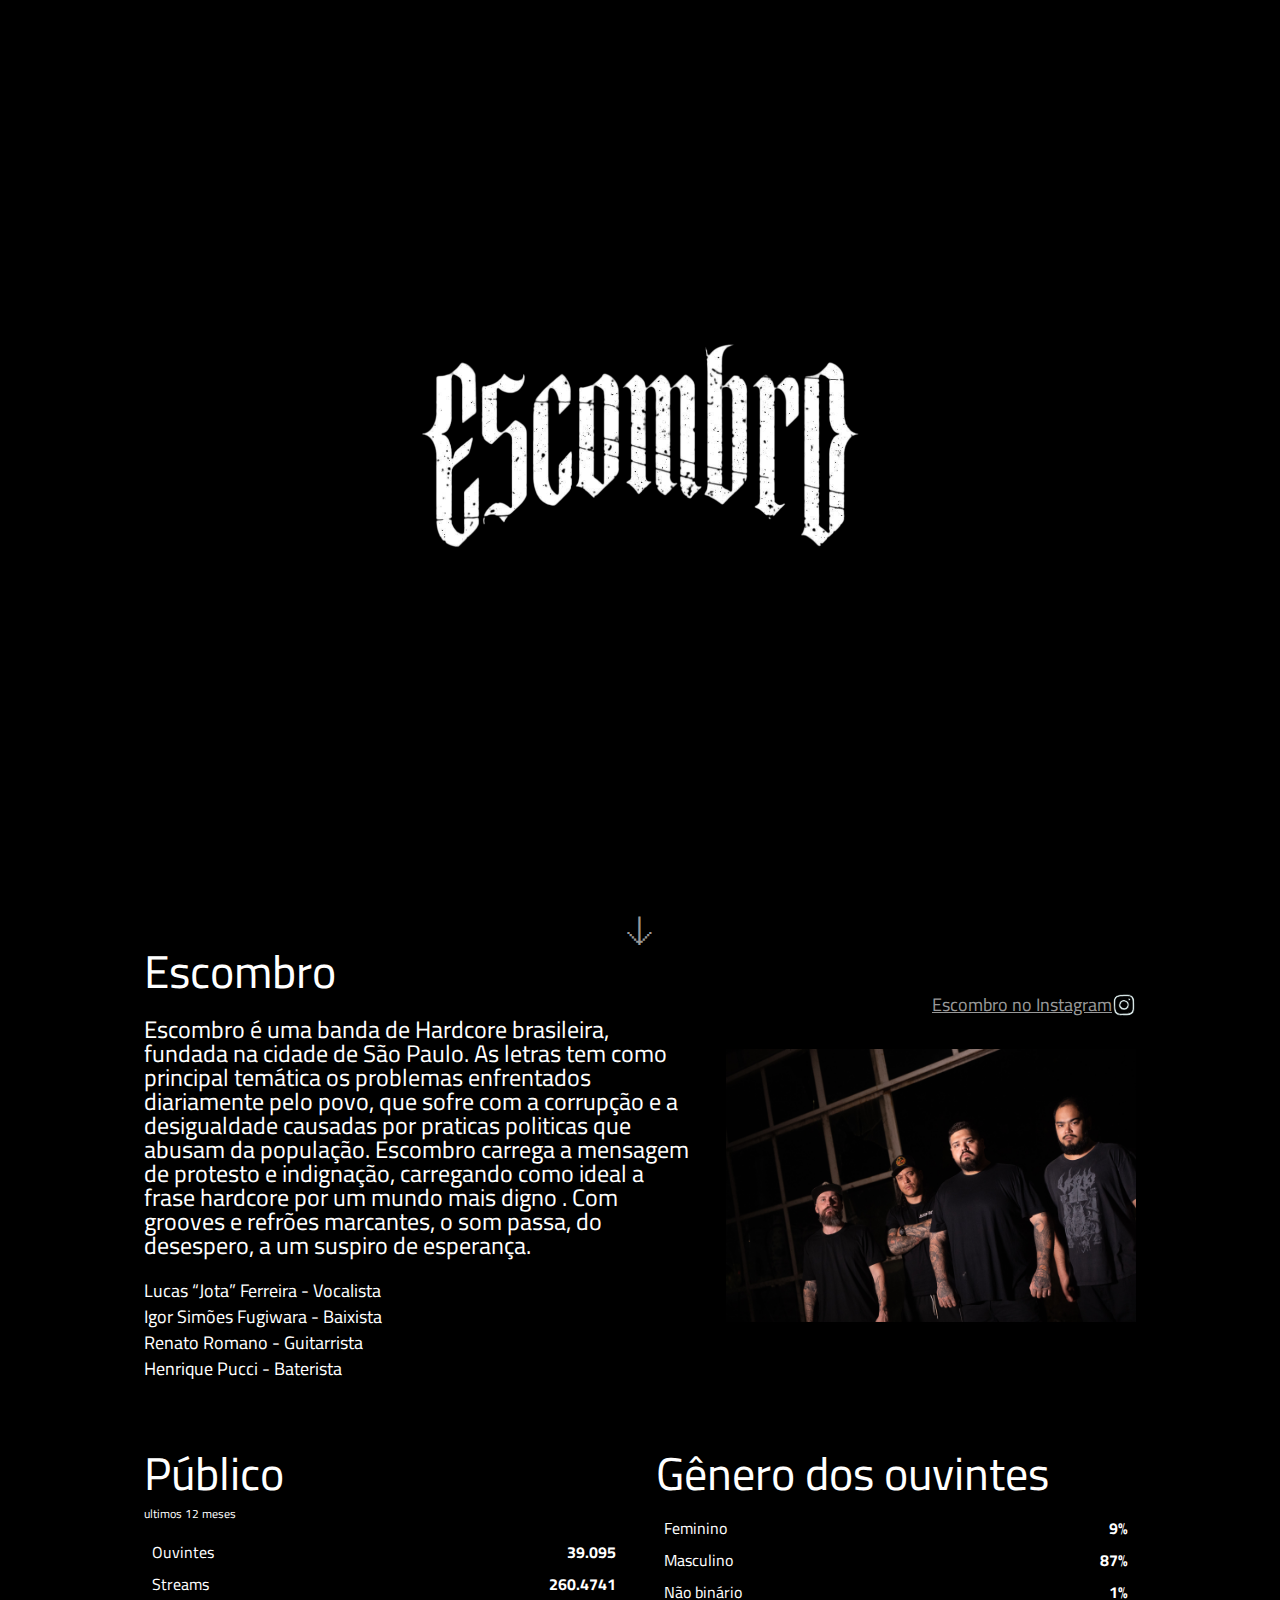
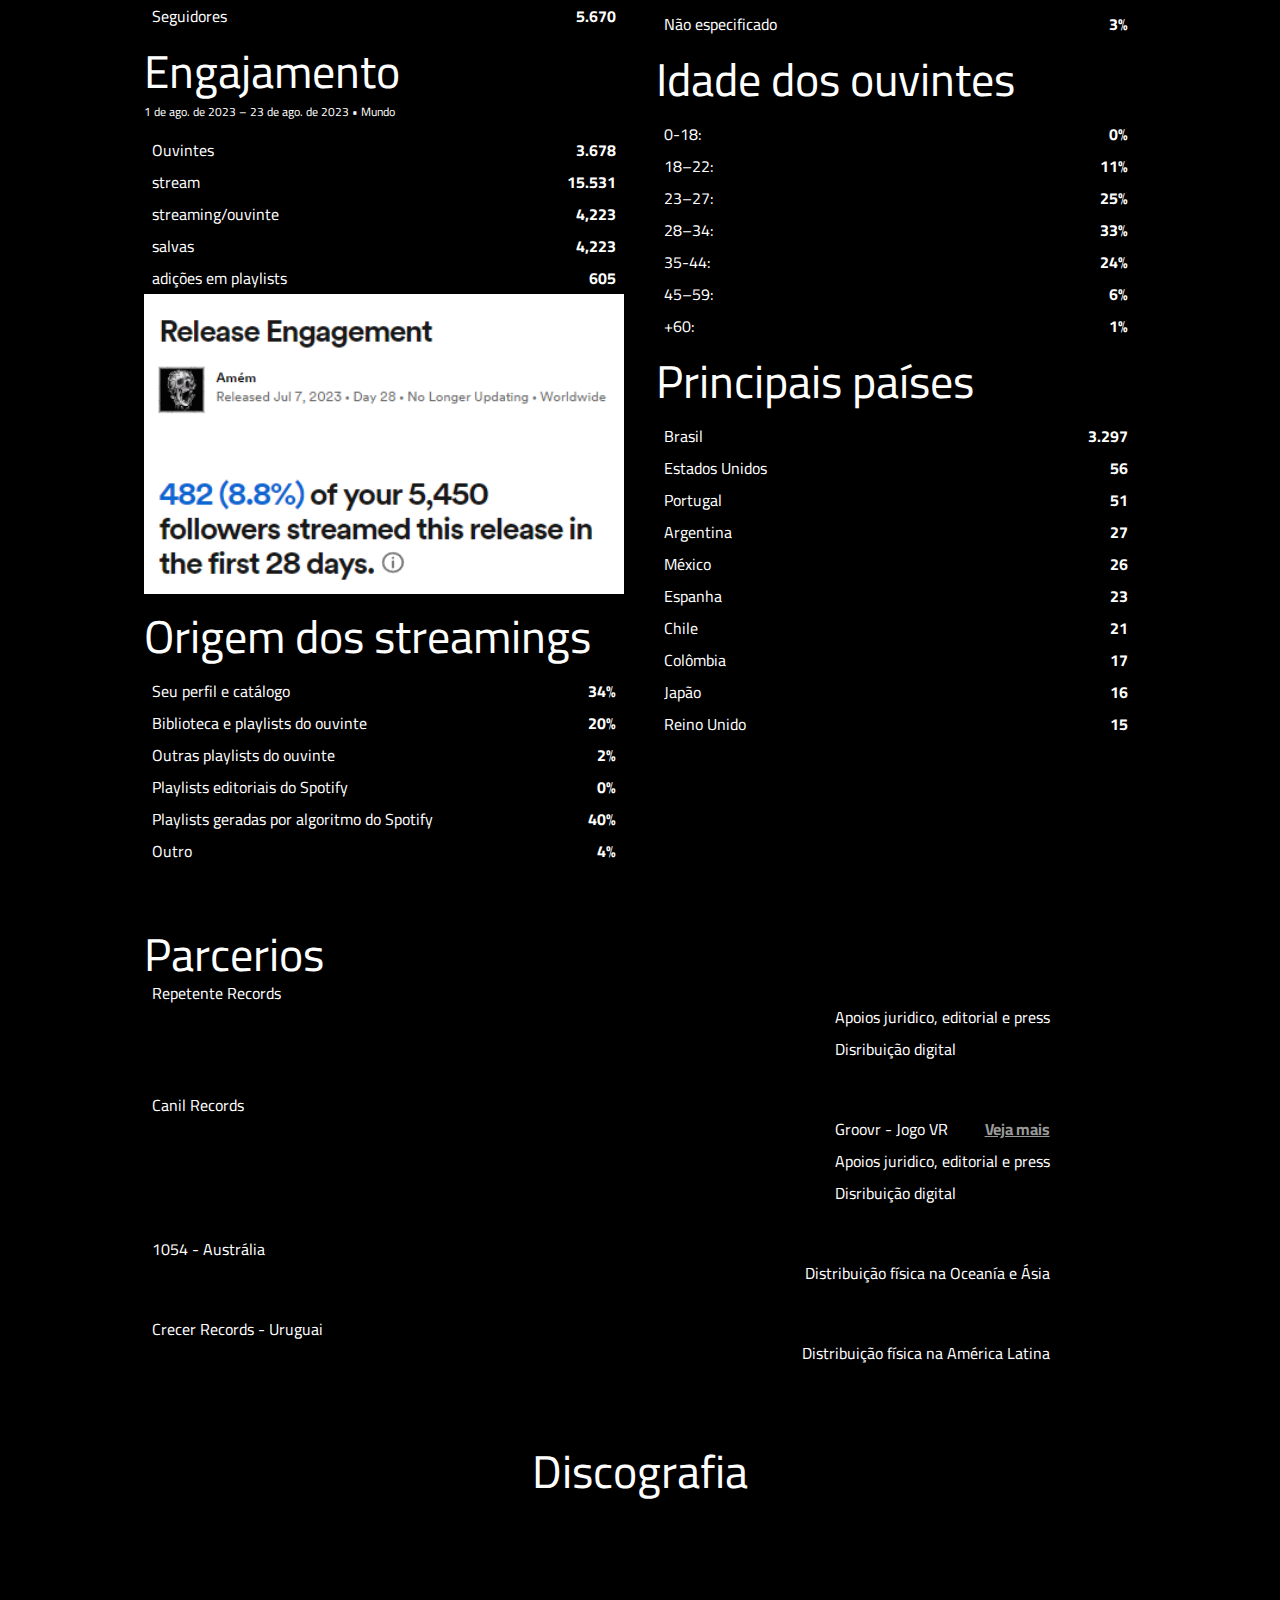
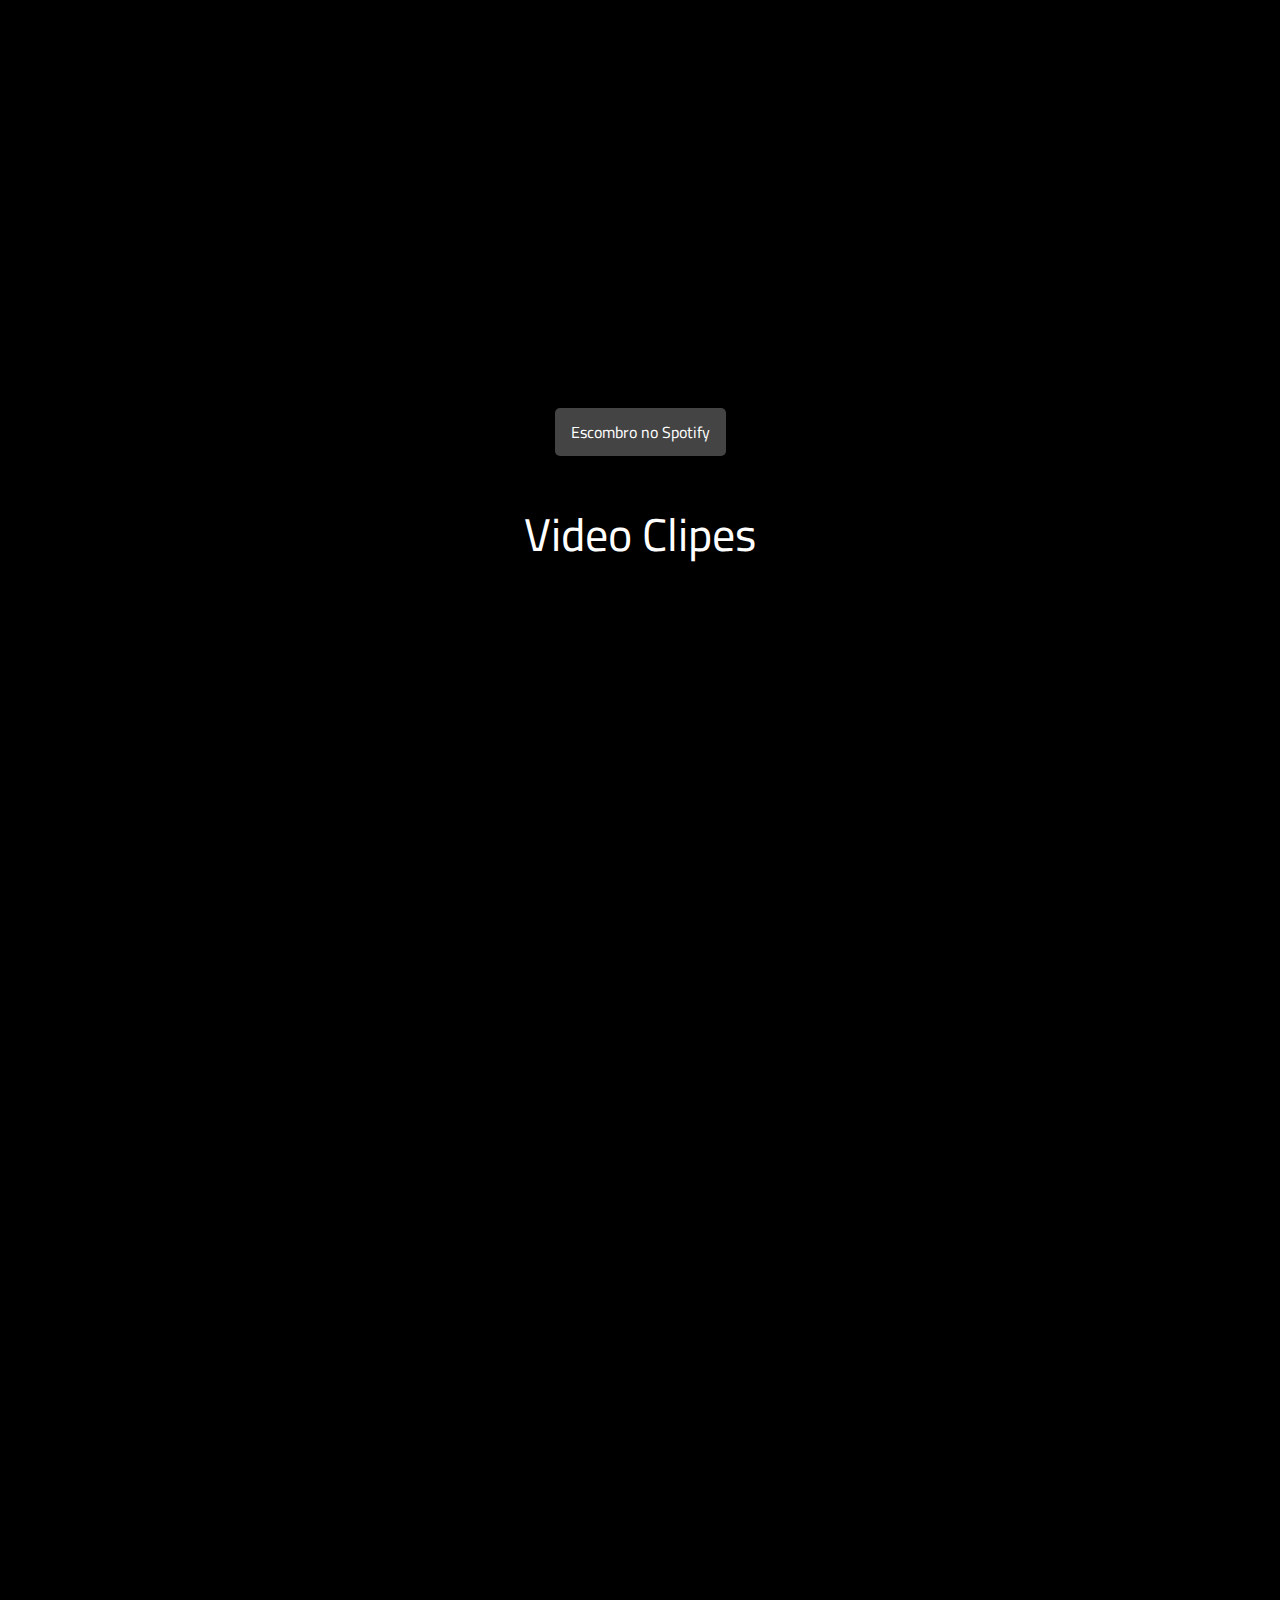
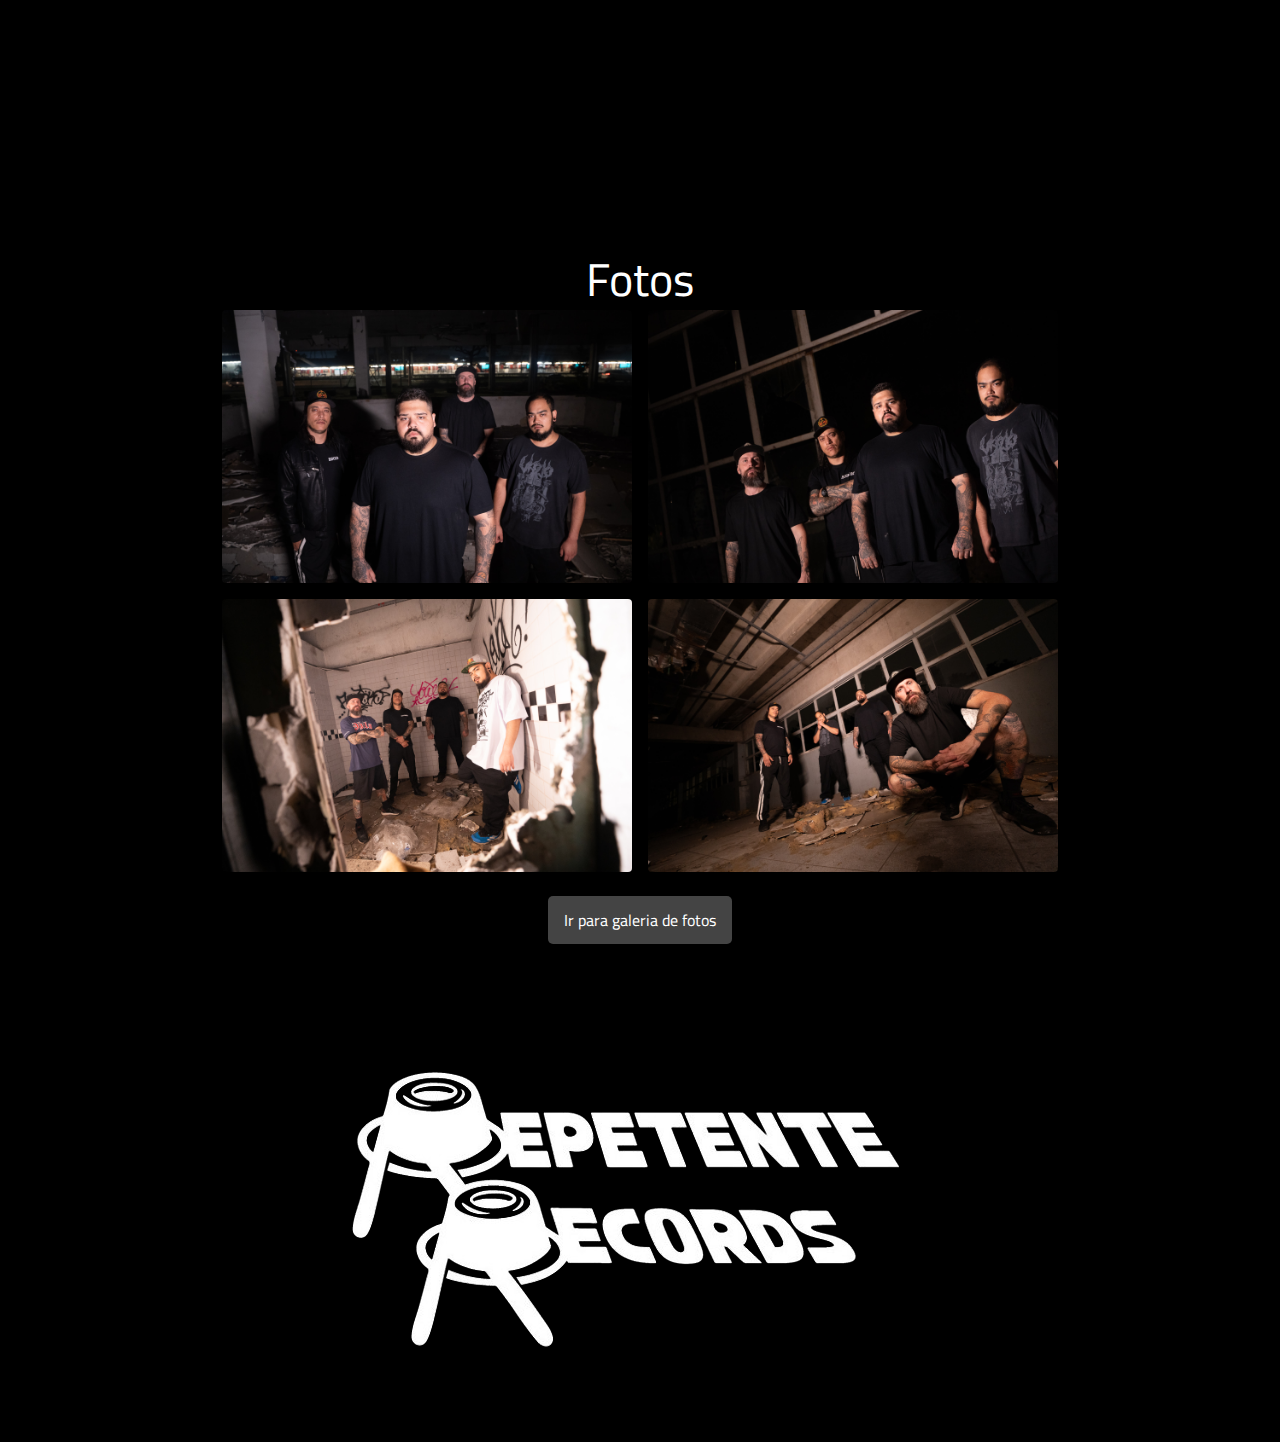
==== commit 936fc821: "atualizando EPK" ====
--- a/index.html
+++ b/index.html
@@ -873,9 +873,9 @@
                 <p>1 de ago. de 2023 – 23 de ago. de 2023 • Mundo</p>
                 <ul>
                     <li>Ouvintes <span>3.678</span> </li>
-                    <li>stream <span></span>15.531</li>
-                    <li>streaming/ouvinte <span></span>4,223</li>
-                    <li>salvas <span></span>4,223</li>
+                    <li>stream <span>15.531</span></li>
+                    <li>streaming/ouvinte <span>4,223</span></li>
+                    <li>salvas <span>4,223</span></li>
                     <li>adições em playlists <span>605</span></li>
                     <img src="./assets/noix.png" alt="">
                 </ul>
@@ -960,37 +960,37 @@
                 <figure>
                     <div class="thumbnail"><iframe style="border-radius:12px"
                         src="https://open.spotify.com/embed/album/6uATvfKnGzCdRfCSGyr4EP?utm_source=generator&theme=0"
-                        width="80%" height="auto" frameBorder="0" allowfullscreen=""
+                        width="100%" height="auto" frameBorder="0" allowfullscreen=""
                         allow="autoplay; clipboard-write; encrypted-media; fullscreen; picture-in-picture"
                         loading="lazy"></iframe></div>
                     <div class="thumbnail"><iframe style="border-radius:12px"
                             src="https://open.spotify.com/embed/album/3VnDl1xxV5bxYjWsnz2Tyo?utm_source=generator&theme=0"
-                            width="80%" height="auto" frameBorder="0" allowfullscreen=""
+                            width="100%" height="auto" frameBorder="0" allowfullscreen=""
                             allow="autoplay; clipboard-write; encrypted-media; fullscreen; picture-in-picture"
                             loading="lazy"></iframe></div>
                     <div class="thumbnail"><iframe style="border-radius:12px"
                             src="https://open.spotify.com/embed/album/2m1eQOhpeGLWKoI1VgDVOA?utm_source=generator&theme=0"
-                            width="80%" height="auto" frameBorder="0" allowfullscreen=""
+                            width="100%" height="auto" frameBorder="0" allowfullscreen=""
                             allow="autoplay; clipboard-write; encrypted-media; fullscreen; picture-in-picture"
                             loading="lazy"></iframe></div>
                     <div class="thumbnail"><iframe style="border-radius:12px"
                             src="https://open.spotify.com/embed/album/54CLTselSnRIOv2F3fOOfe?utm_source=generator&theme=0"
-                            width="80%" height="auto" frameBorder="0" allowfullscreen=""
+                            width="100%" height="auto" frameBorder="0" allowfullscreen=""
                             allow="autoplay; clipboard-write; encrypted-media; fullscreen; picture-in-picture"
                             loading="lazy"></iframe></div>
                     <div class="thumbnail"><iframe style="border-radius:12px"
                             src="https://open.spotify.com/embed/album/1vhuUQwbD6EQ6gEYfivTNW?utm_source=generator&theme=0"
-                            width="80%" height="auto" frameBorder="0" allowfullscreen=""
+                            width="100%" height="auto" frameBorder="0" allowfullscreen=""
                             allow="autoplay; clipboard-write; encrypted-media; fullscreen; picture-in-picture"
                             loading="lazy"></iframe></div>
                     <div class="thumbnail"><iframe style="border-radius:12px"
                             src="https://open.spotify.com/embed/album/2p2ipq2JTvT3sCV79Ddgwt?utm_source=generator&theme=0"
-                            width="80%" height="auto" frameBorder="0" allowfullscreen=""
+                            width="100%" height="auto" frameBorder="0" allowfullscreen=""
                             allow="autoplay; clipboard-write; encrypted-media; fullscreen; picture-in-picture"
                             loading="lazy"></iframe></div>
                     <div class="thumbnail"><iframe style="border-radius:12px"
                             src="https://open.spotify.com/embed/album/4Pykmihg1RDKIL74WrYKzV?utm_source=generator&theme=0"
-                            width="80%" height="auto" frameBorder="0" allowfullscreen=""
+                            width="100%" height="auto" frameBorder="0" allowfullscreen=""
                             allow="autoplay; clipboard-write; encrypted-media; fullscreen; picture-in-picture"
                             loading="lazy"></iframe></div>
                 </figure>
--- a/style/style.css
+++ b/style/style.css
@@ -218,7 +218,6 @@
 
 article:nth-child(5) section:nth-child(1) figure {
     display: flex;
-    width: 90%;
     justify-content: space-evenly;
     flex-wrap: wrap;
     gap: 0.5em;
@@ -282,6 +281,10 @@
 
 h2.texto {
     padding: 0.5em;
+}
+
+.texto__corrido ul li span {
+    font-weight: 700;
 }
 
 article:nth-child(7) a,
@@ -351,6 +354,7 @@
     background-color: #333;
     transition: 0.3s;
     border-radius: 12px;
+    padding: 0.5em;
 }
 
 .secao img {
@@ -373,7 +377,6 @@
 }
 
 .apoios {
-    padding: 2em;
     display: flex;
     justify-content: center;
     align-items: center;
@@ -382,7 +385,8 @@
 }
 
 .apoios img {
-    width: 500px;
+    display: flex;
+    max-width: 80%;
 }
 
 @media (max-width: 800px) {
@@ -415,19 +419,20 @@
     }
 
     .texto__corpo {
-        font-size: 14px;
+        font-size: 12px;
     }
 
     .texto__corrido ul {
-        font-size: 14px;
+        font-size: 12px;
     }
 
     .texto__corrido ul li {
         padding: 0.2em 0;
+        gap: 4px;
     }
 
     .texto__corrido ul li p {
-        font-size: 16px;
+        font-size: 14px;
     }
 
     article:nth-child(2) section:nth-child(2) figure {
@@ -436,15 +441,15 @@
 
     .thumbnail {
         width: fit-content;
-        width: 230px;
+        width: 260px;
     }
 
     iframe {
-        height: 200px;
+        height: 152px;
     }
 
     h2.texto {
-        font-size: 24px;
+        font-size: 20px;
     }
 
     article:nth-child(4) .secao,
@@ -461,6 +466,7 @@
         padding: 2em 0;
         width: fit-content;
         font-size: 14px;
+        gap: 4px;
     }
 
     .centro {
@@ -470,15 +476,17 @@
 
 @media (max-width: 1200px) {
     .thumbnail {
-        width: fit-content;
-        width: 230px;
-    }
-}
-
-@media (max-width: 320px) {
+        width: 290px;
+    }
+}
+
+@media (max-width: 340px) {
     .thumbnail {
-        width: fit-content;
-        width: 290px;
+        width: 235px;
+    }
+
+    iframe {
+        height: 82px;
     }
 }
 
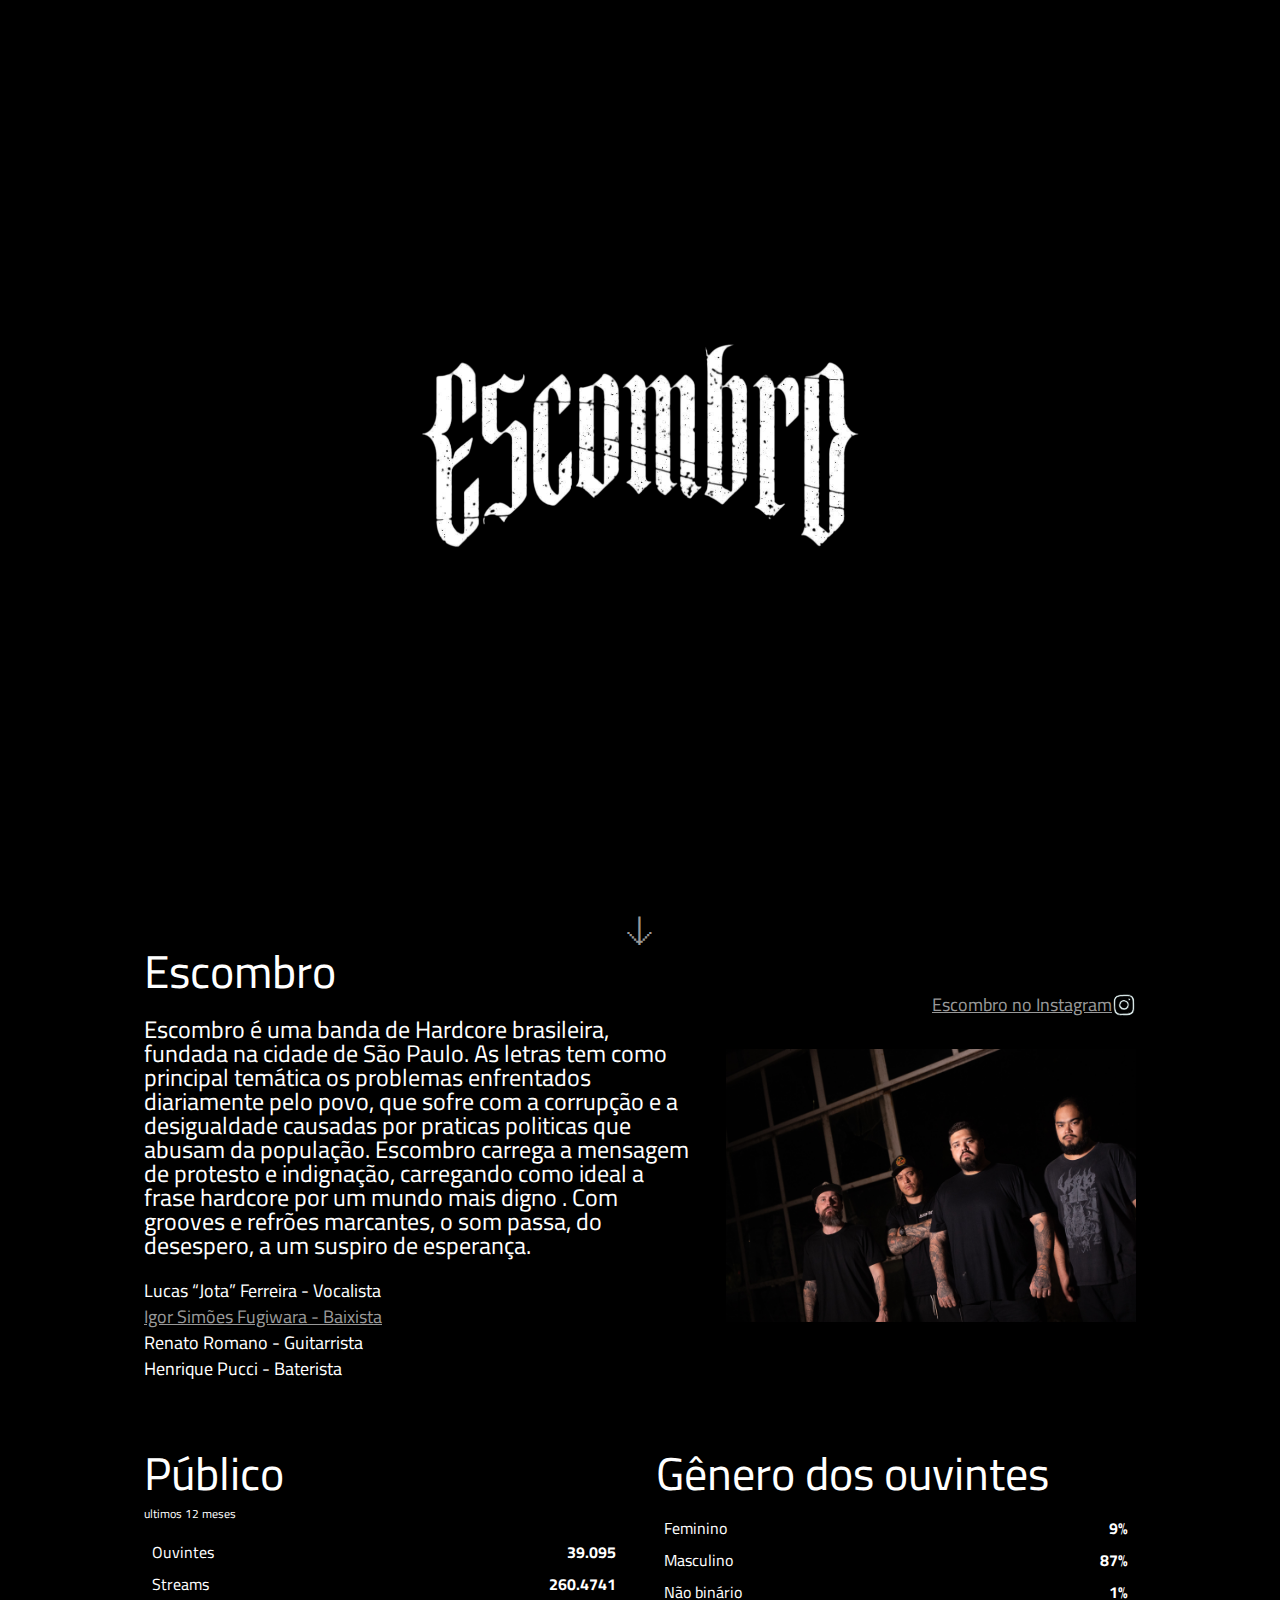
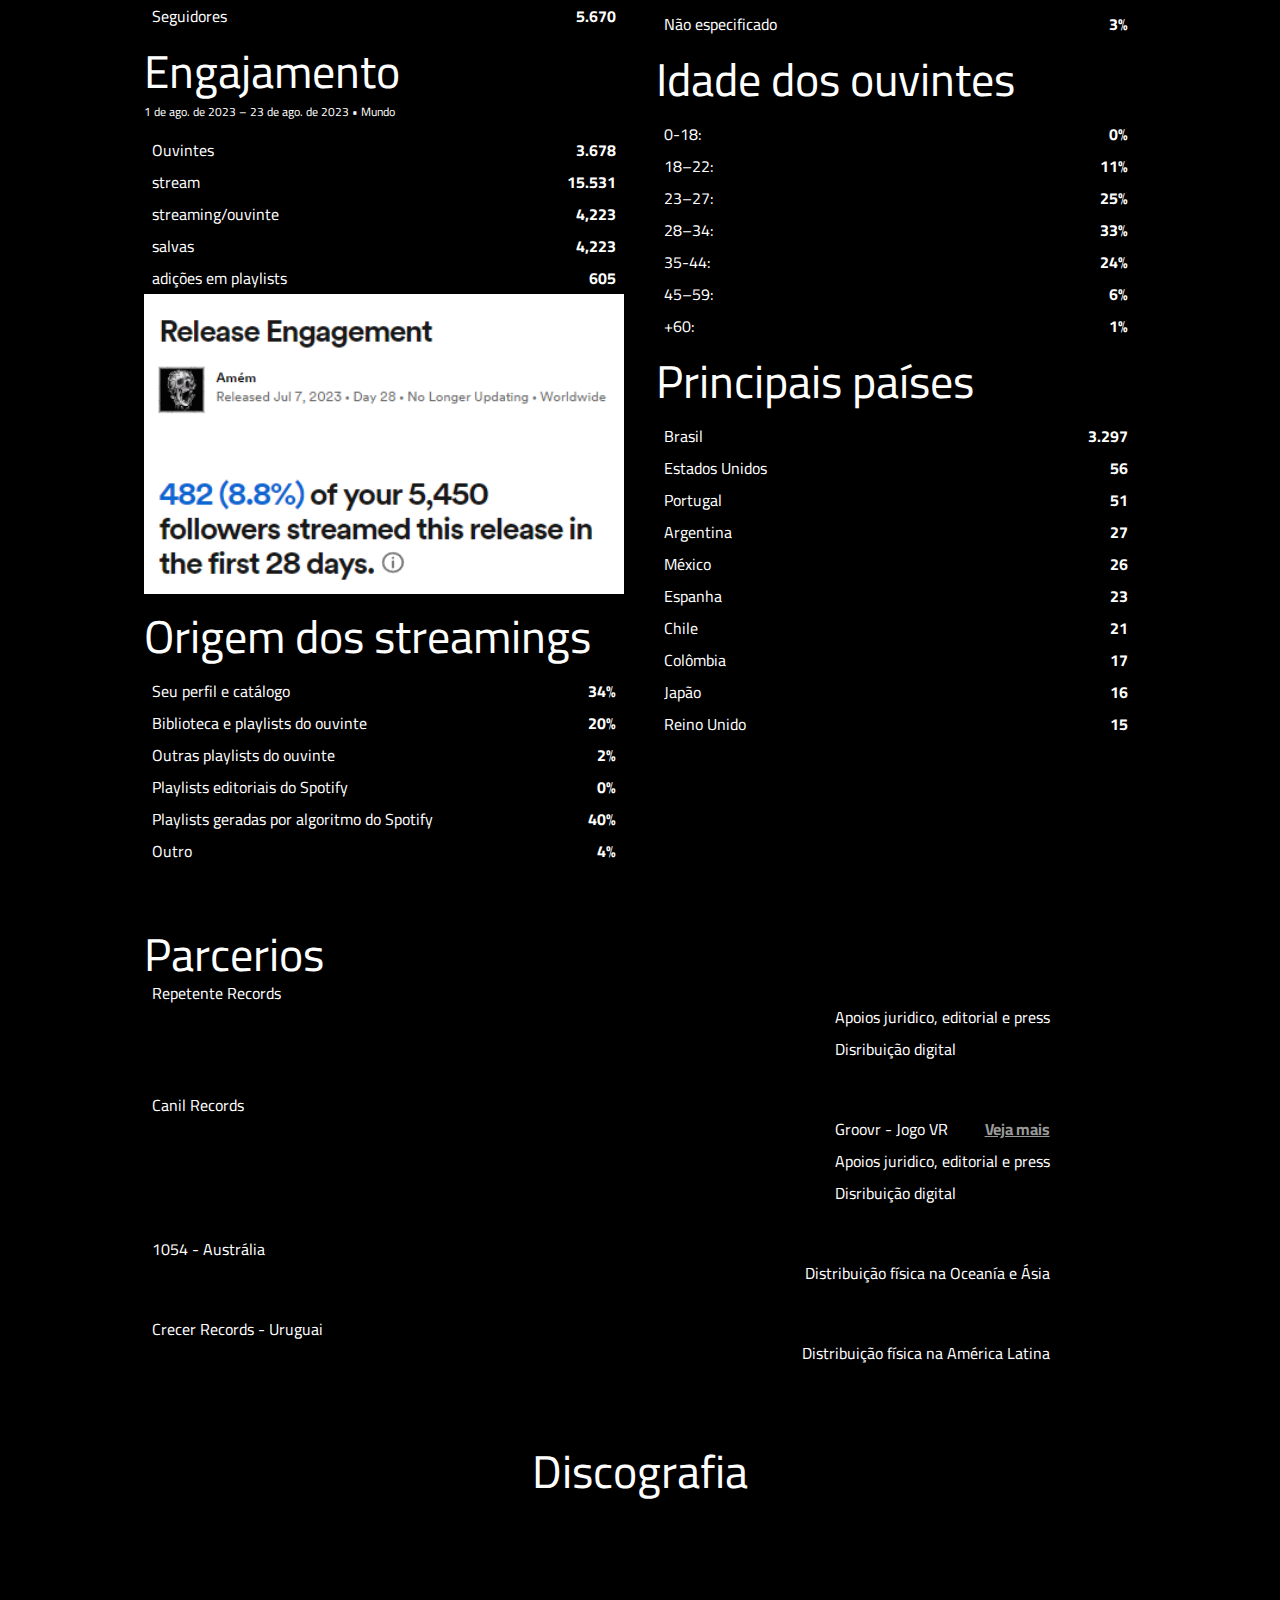
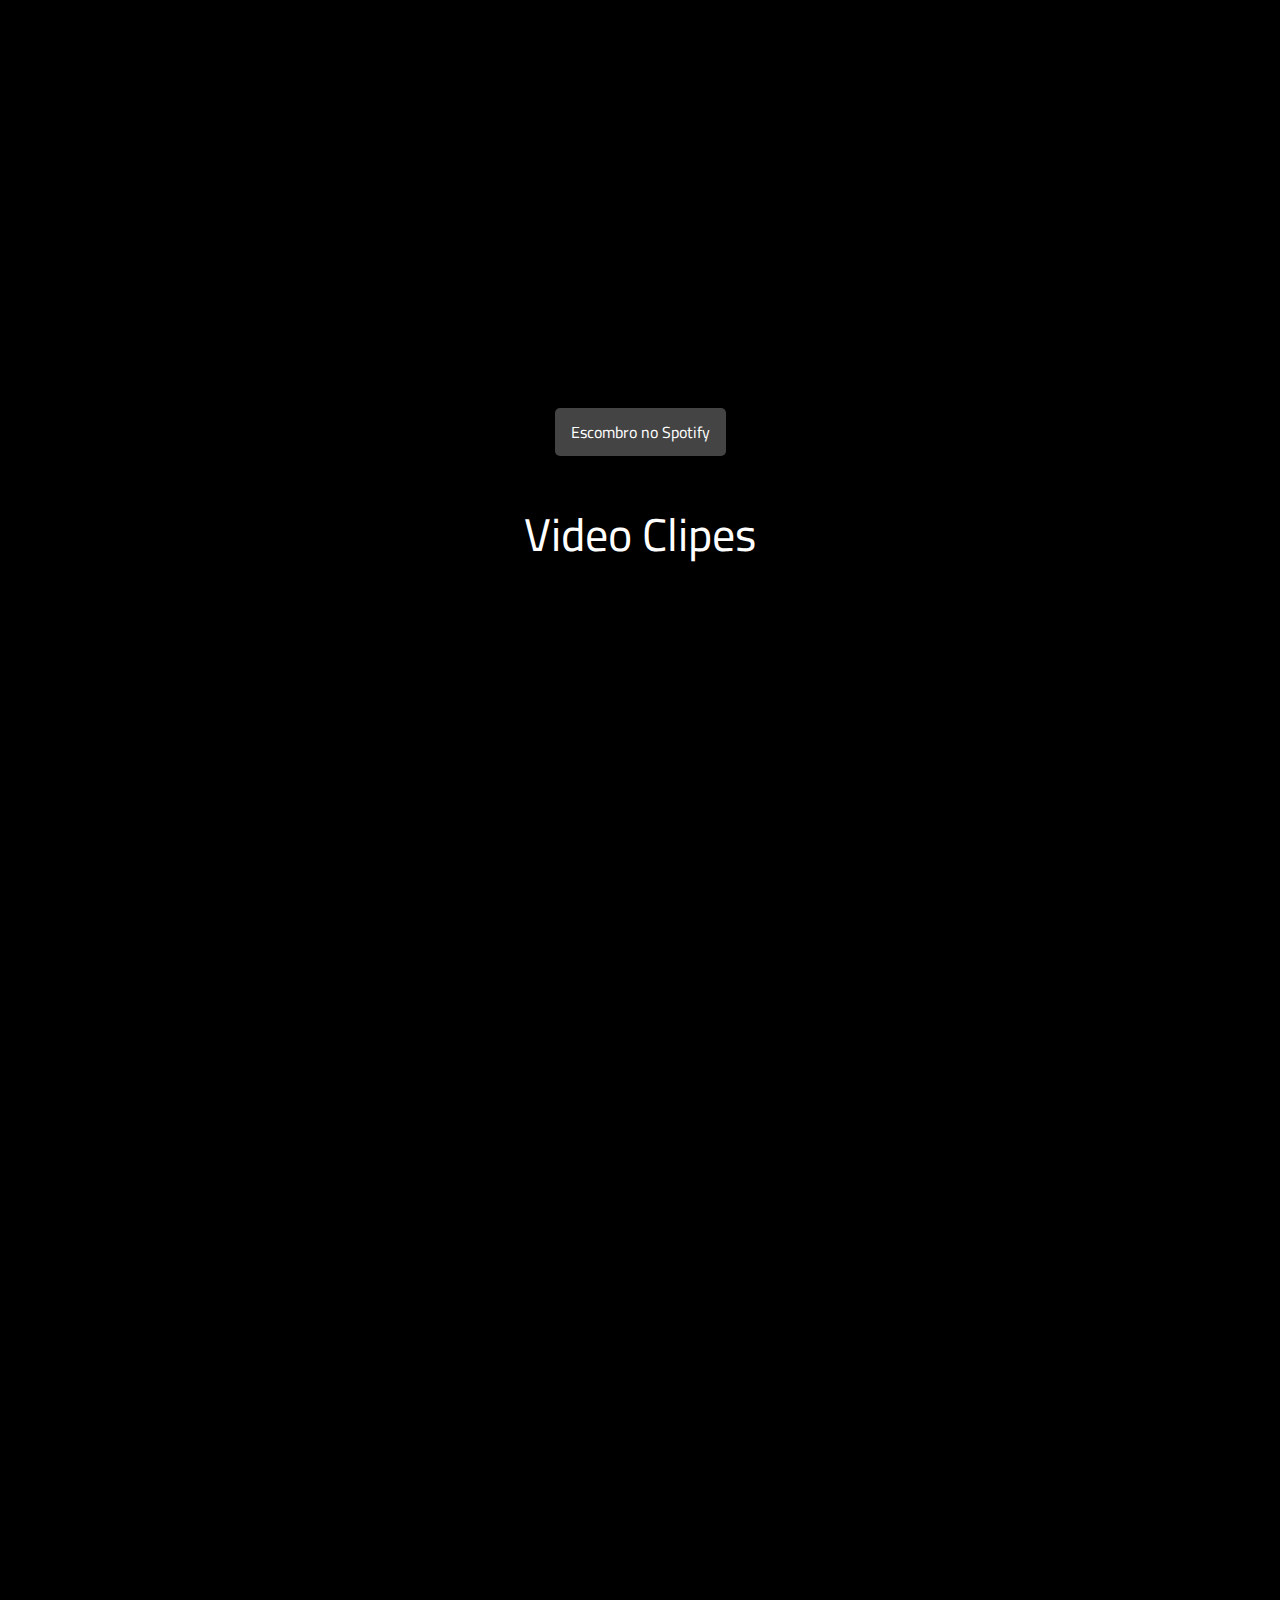
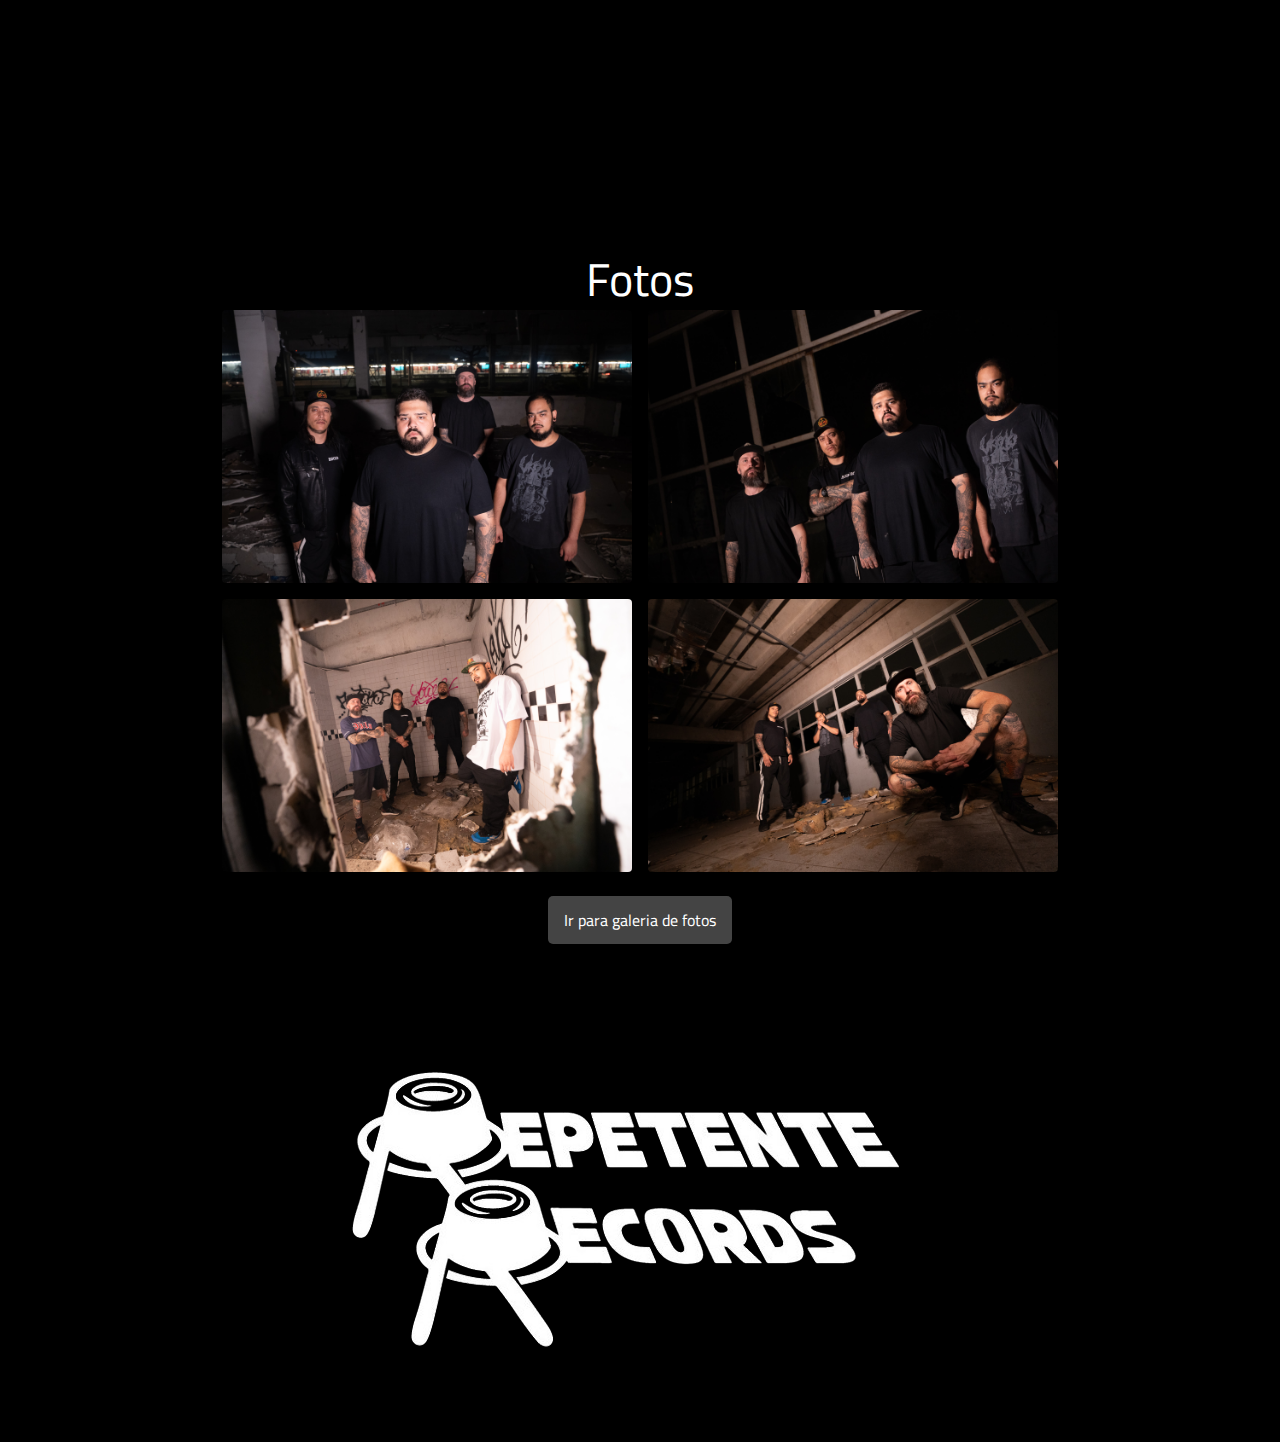
==== commit cd43f791: "pagina pessoal igor no ar" ====
--- a/index.html
+++ b/index.html
@@ -47,7 +47,9 @@
                         </li>
                         <li>
                             <p>
-                                Igor Simões Fugiwara - Baixista
+                                <a href="./pages/igor.html">
+                                    Igor Simões Fugiwara - Baixista
+                                </a>
                             </p>
                         </li>
                         <li>
